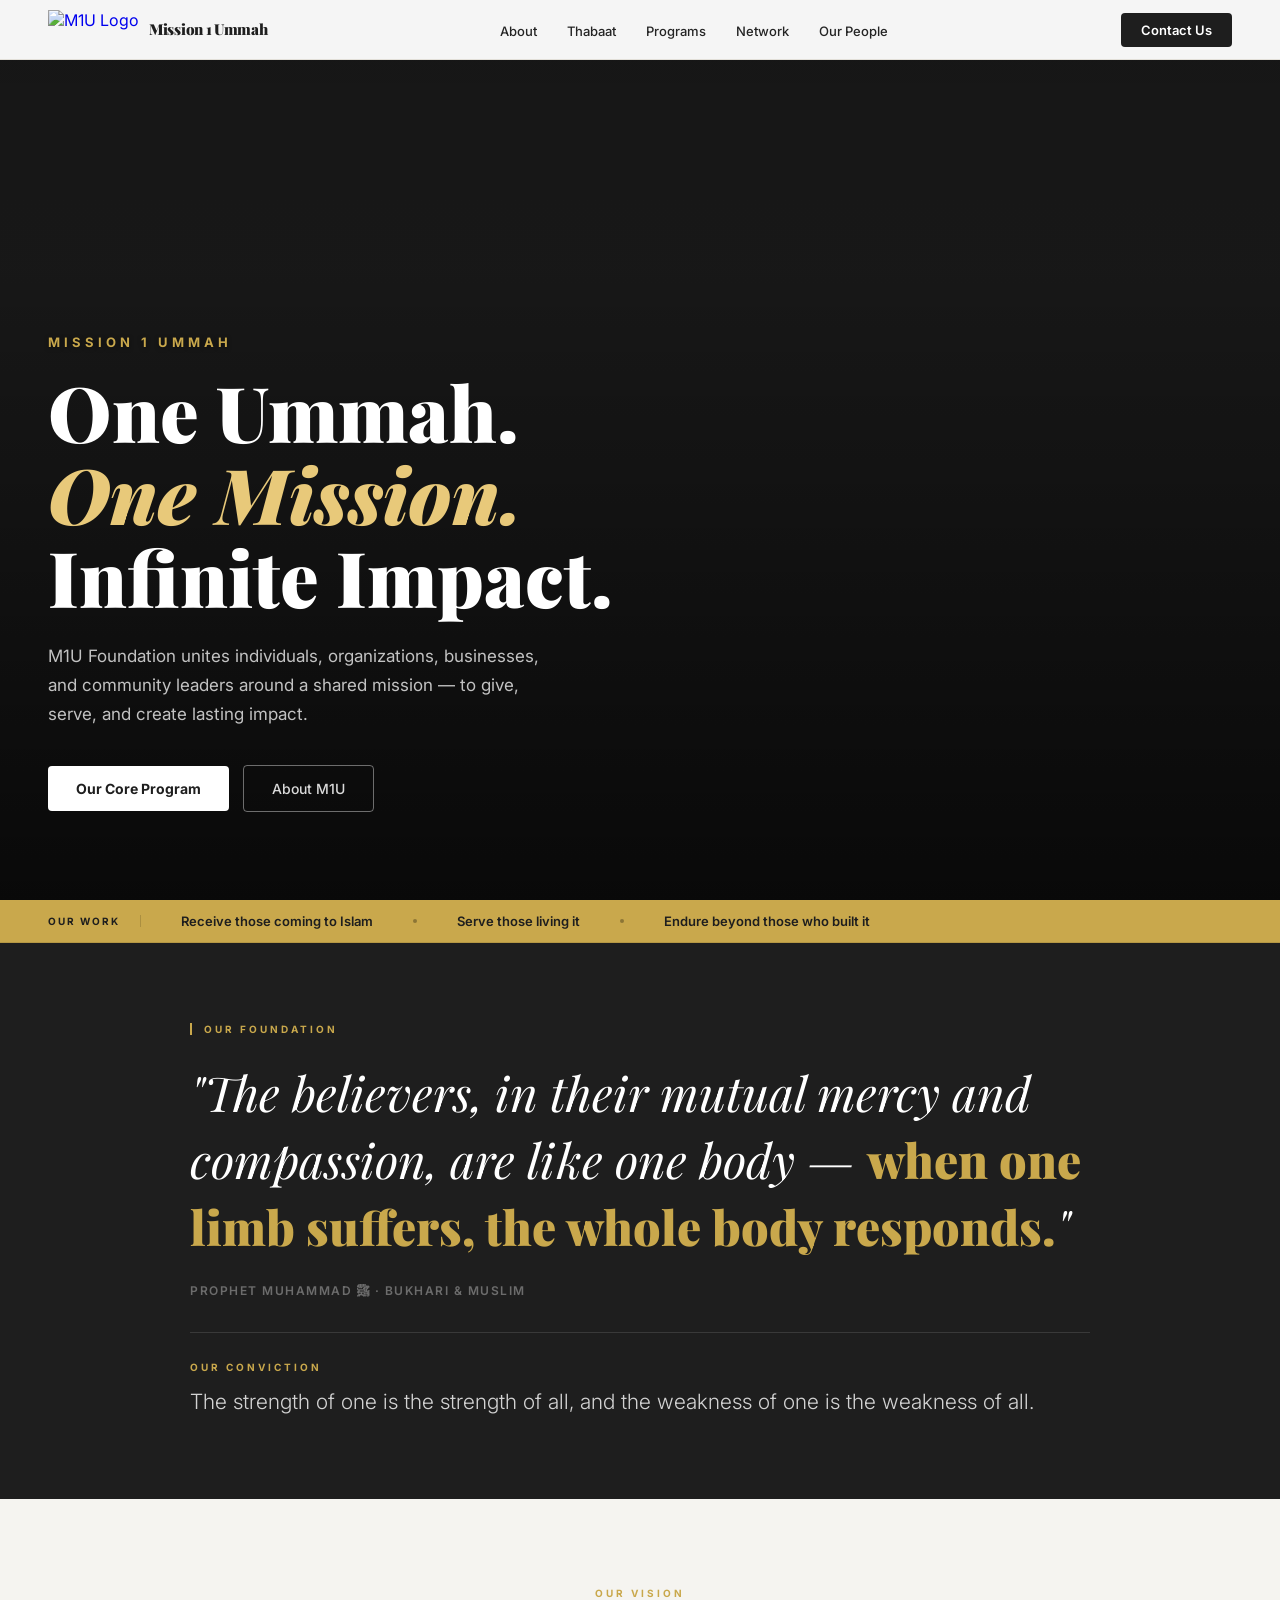
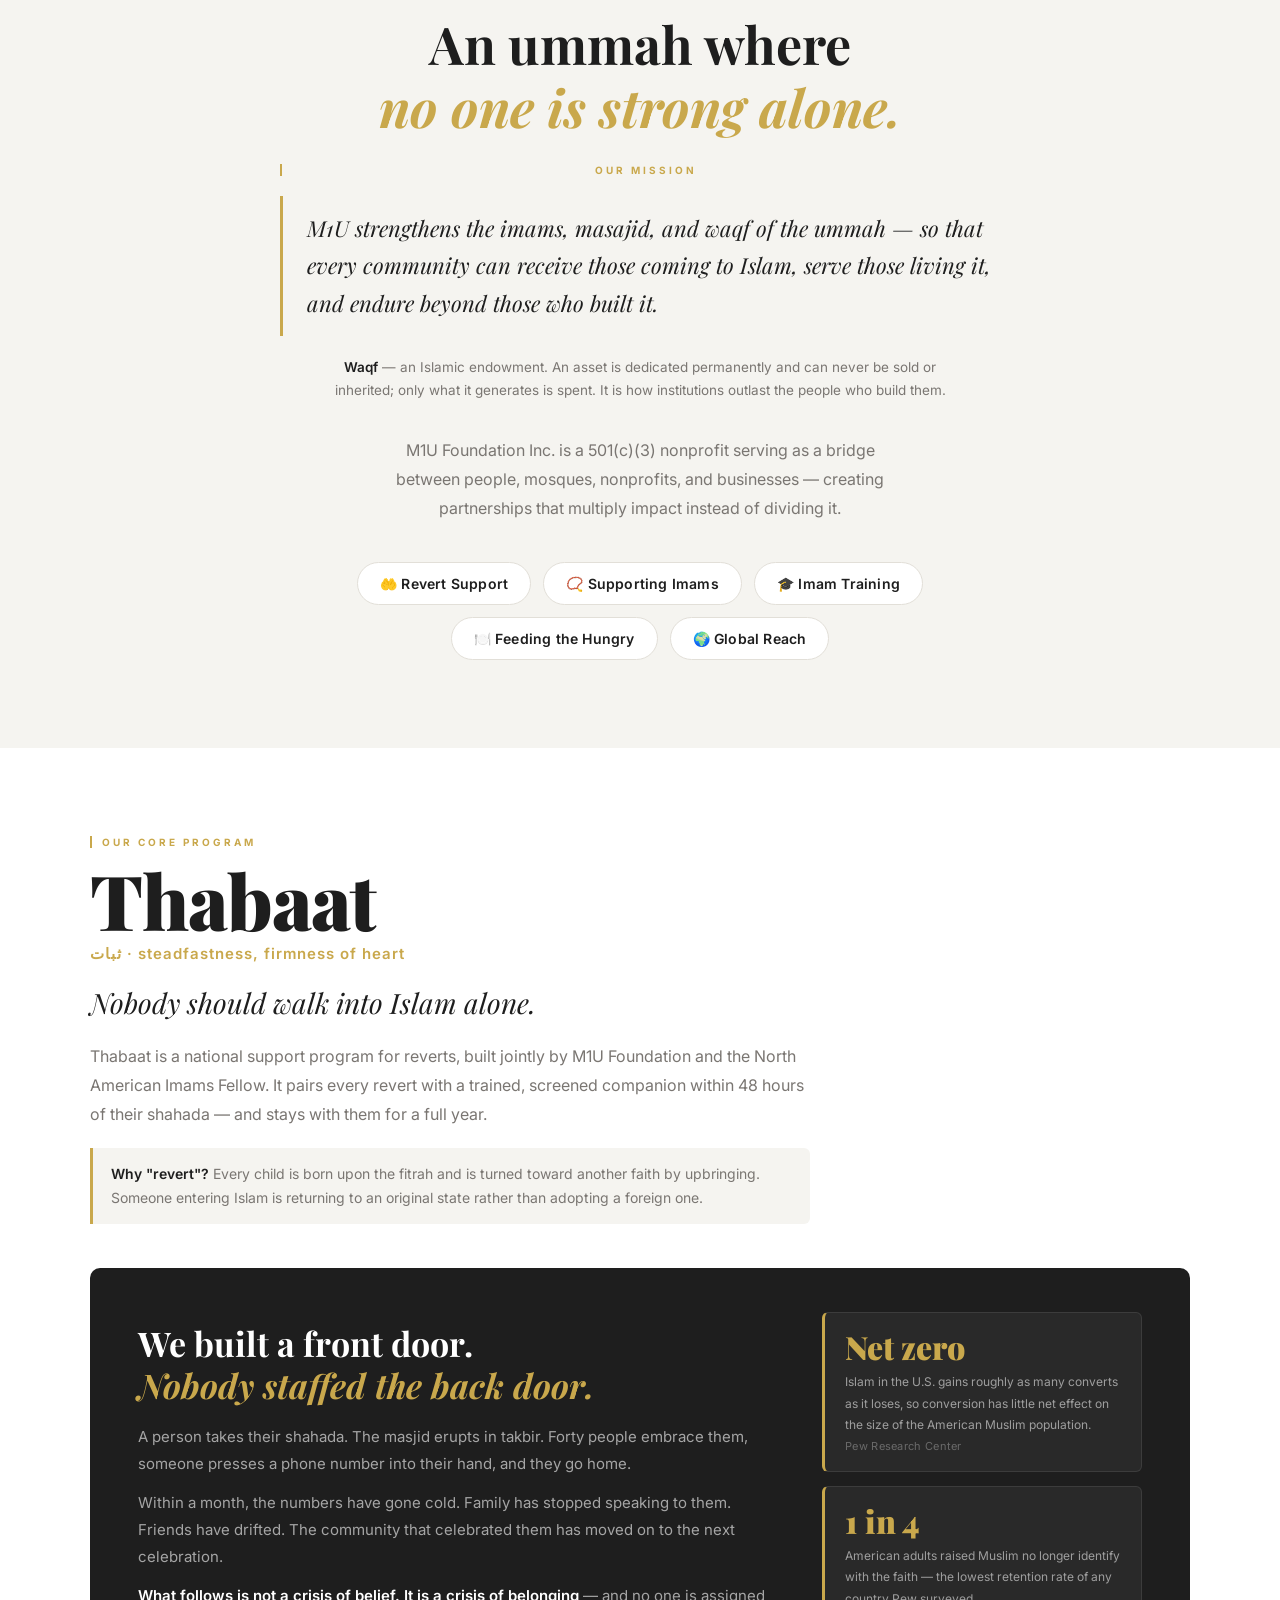
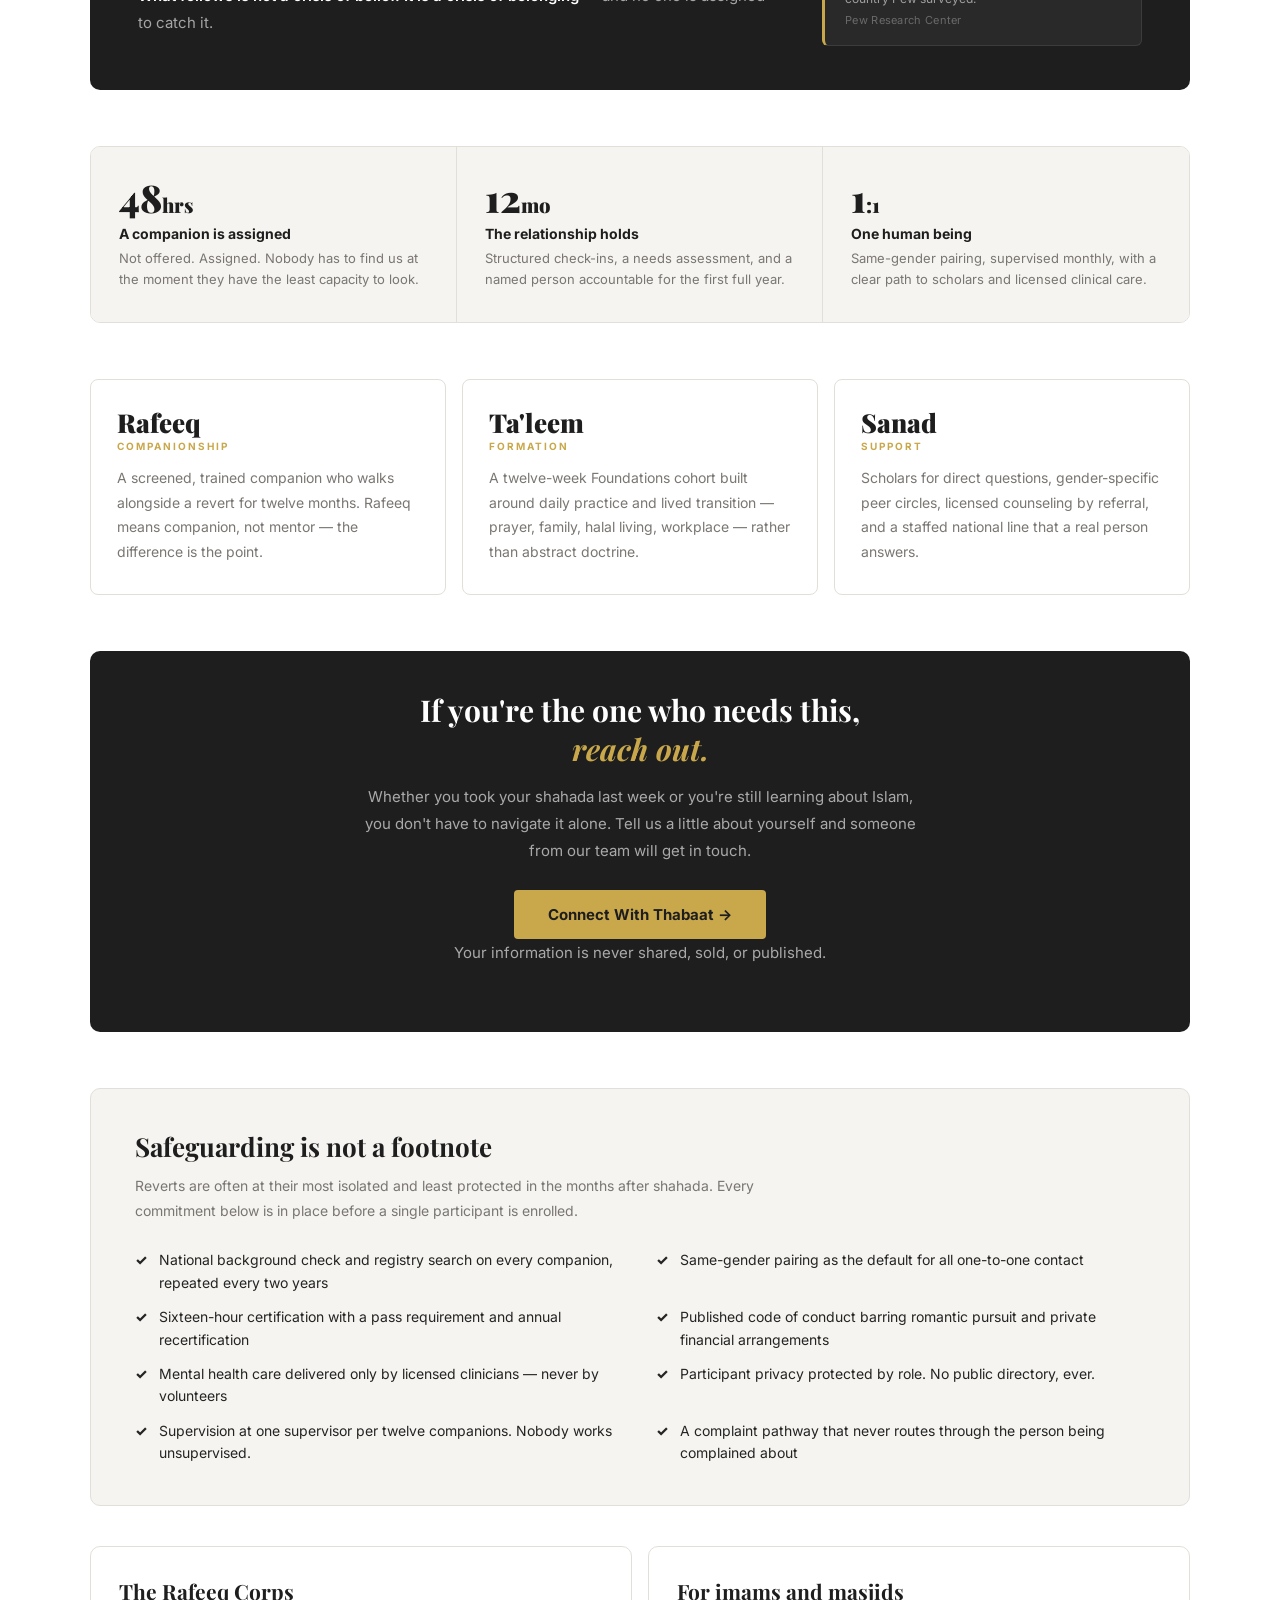
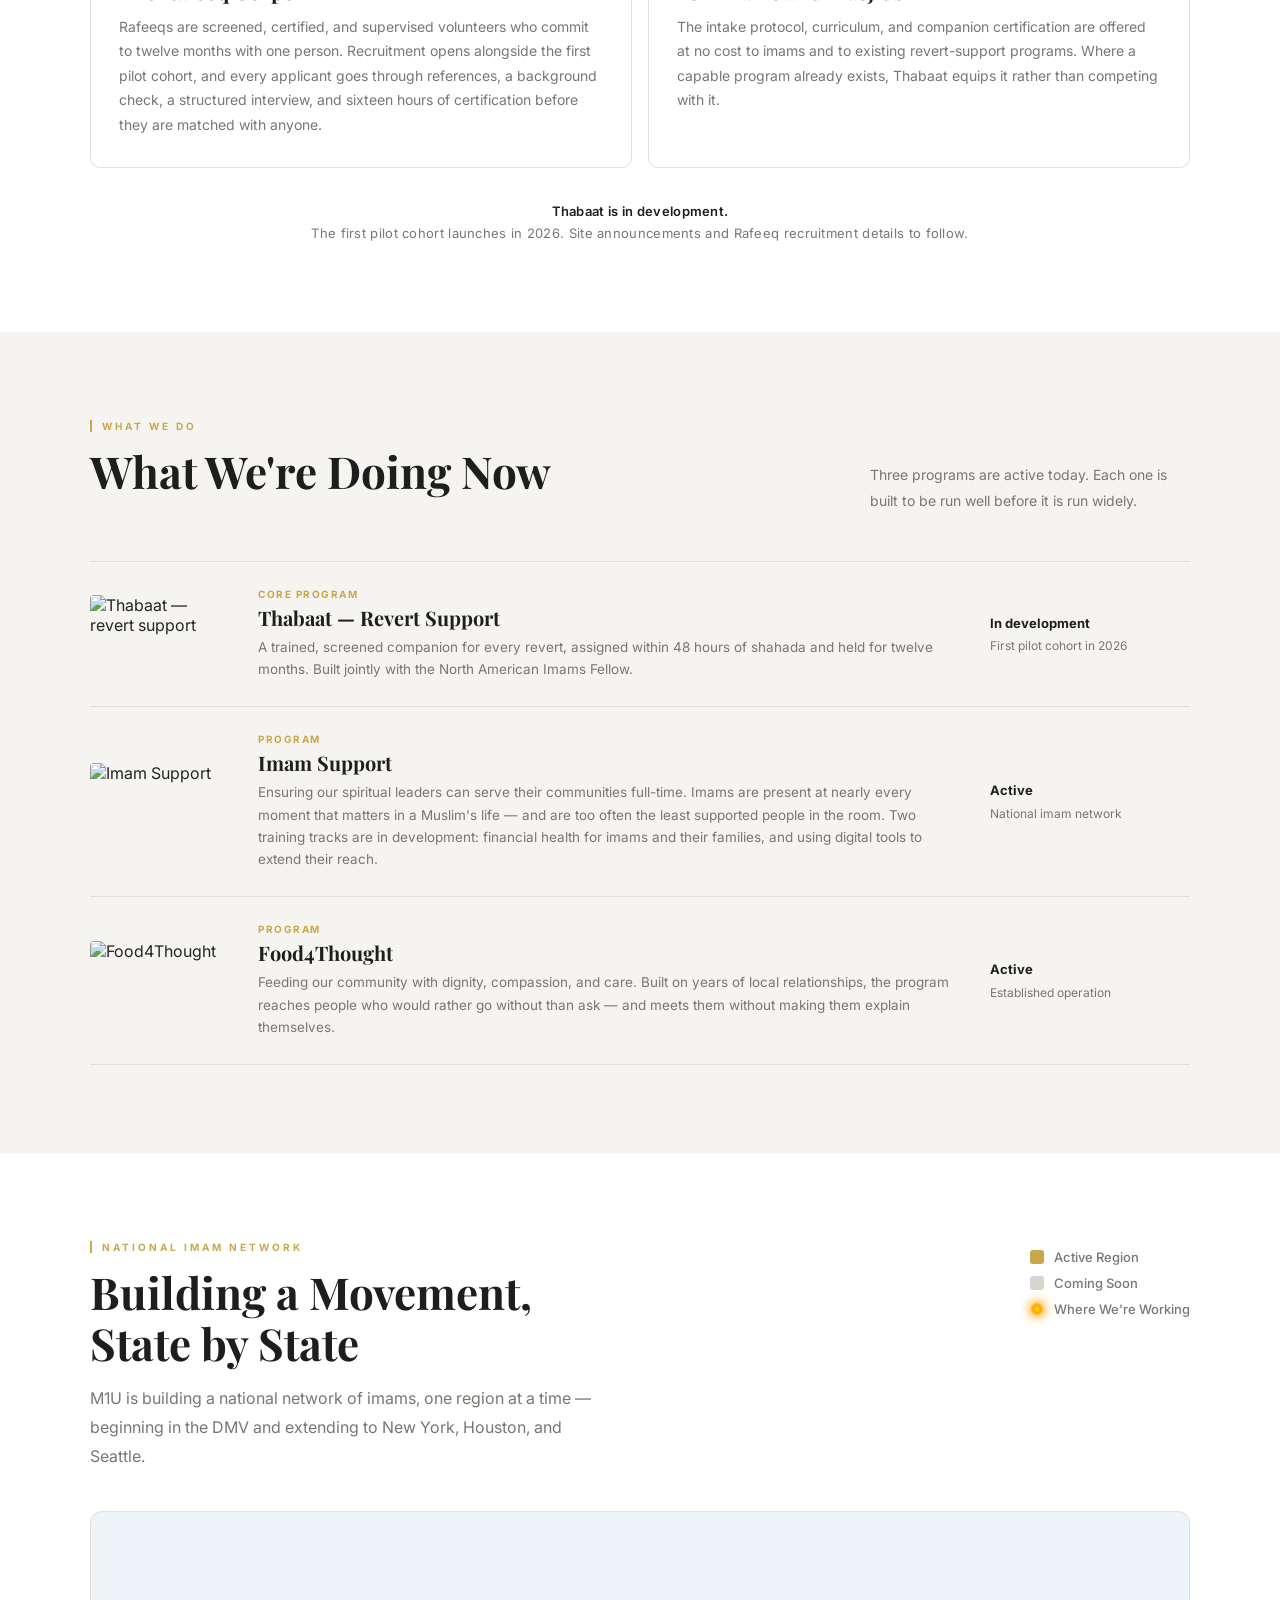
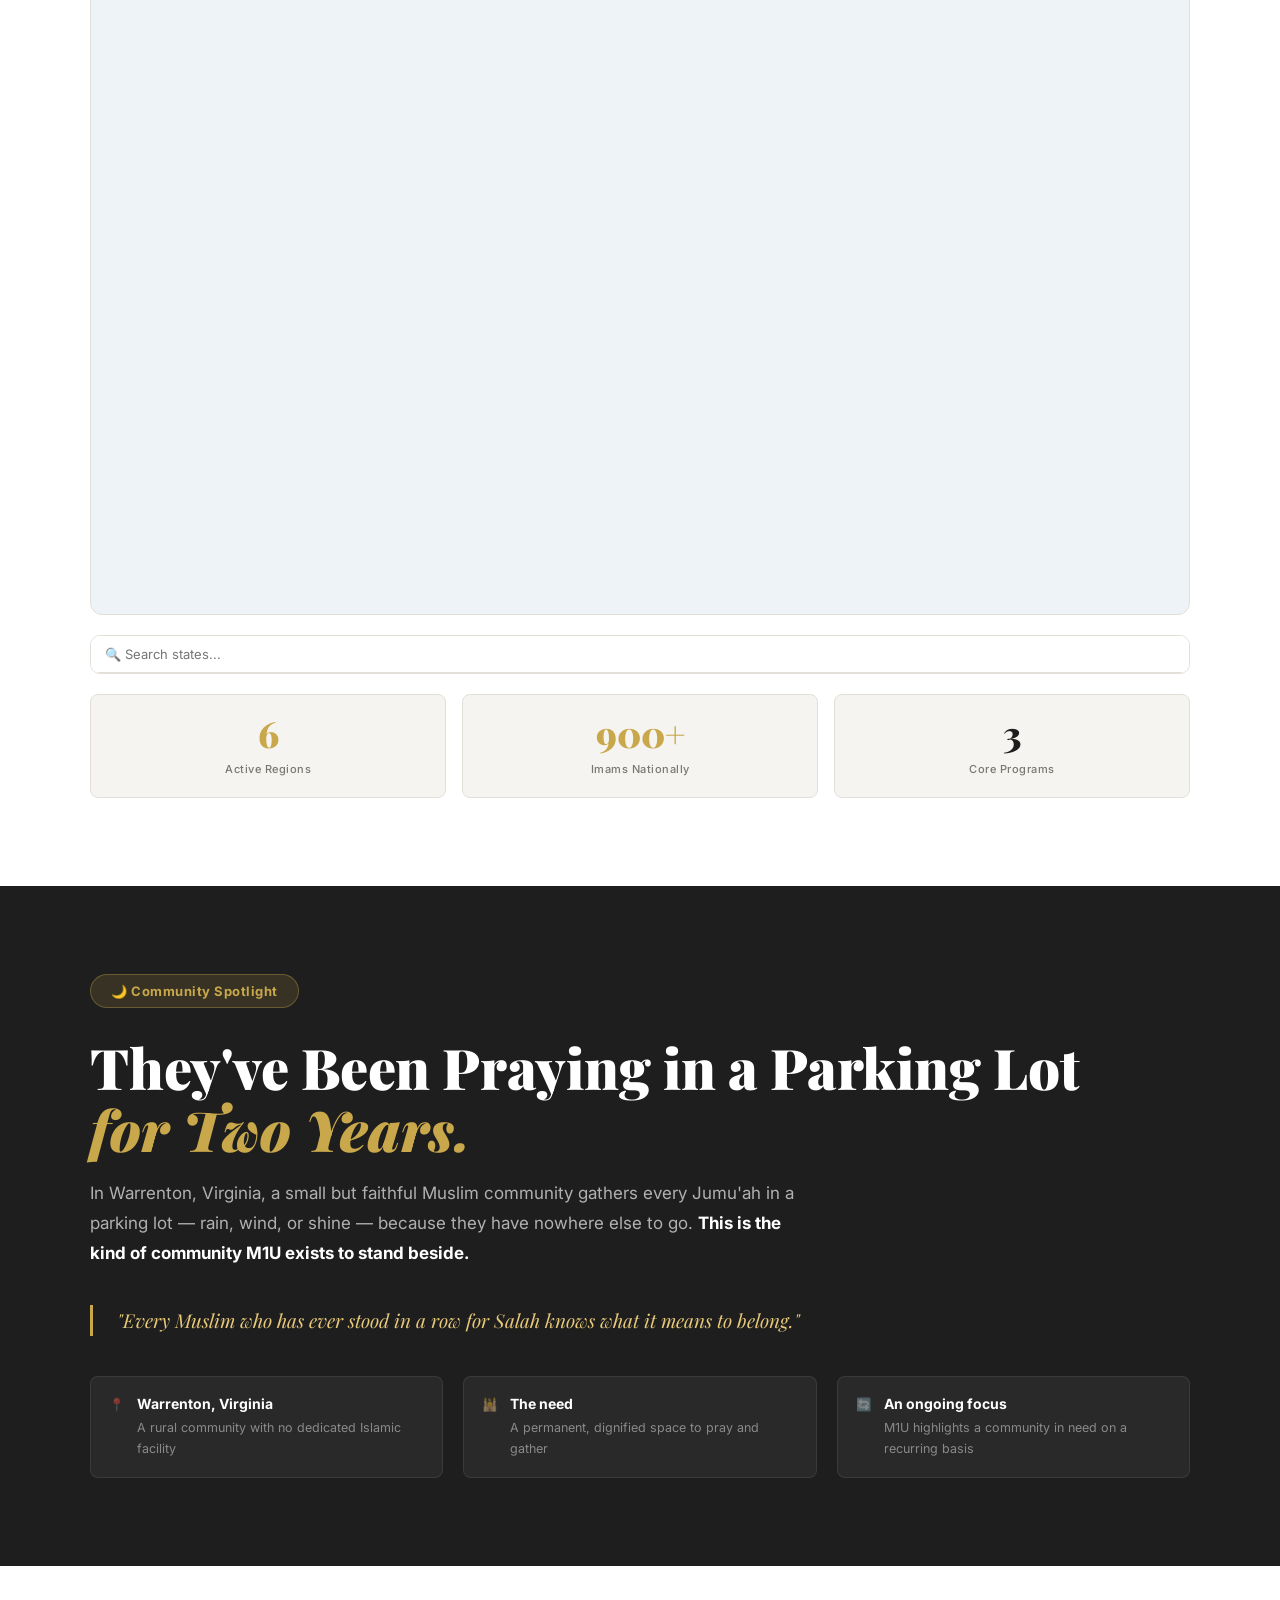
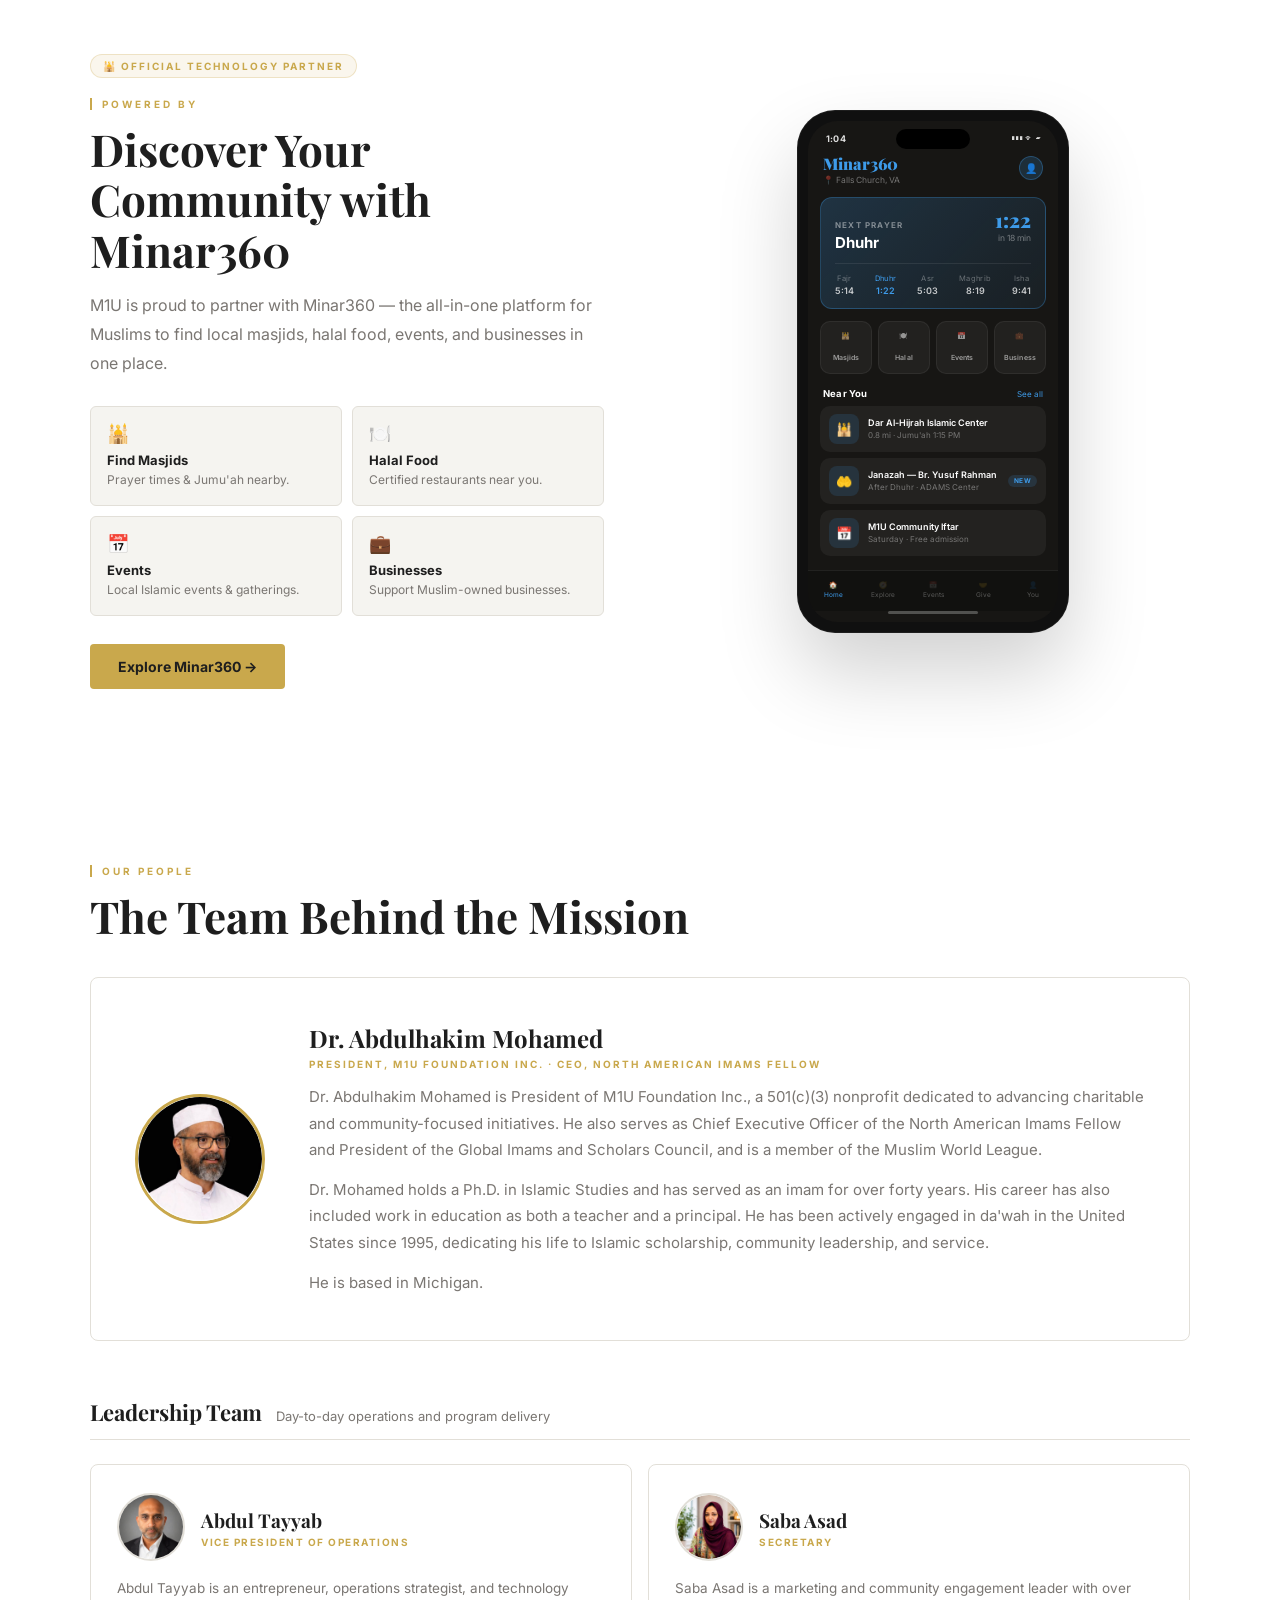
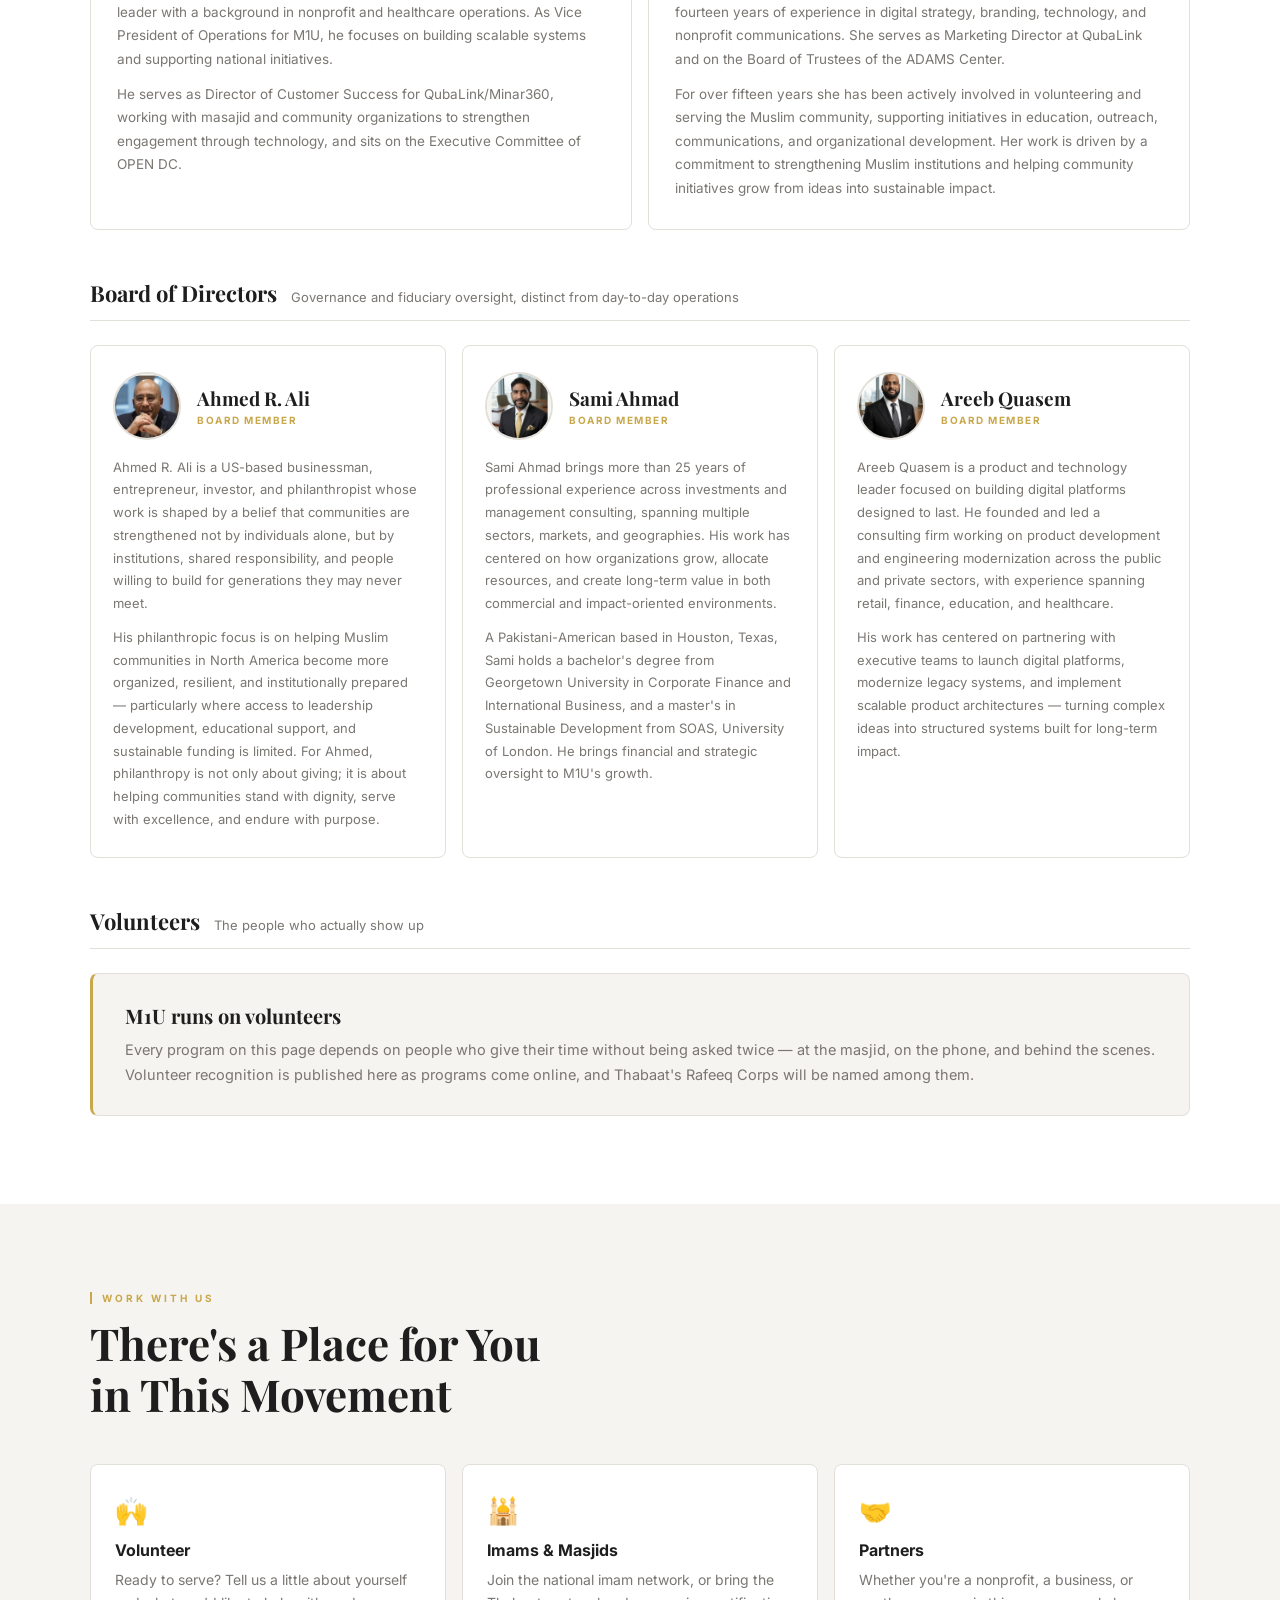
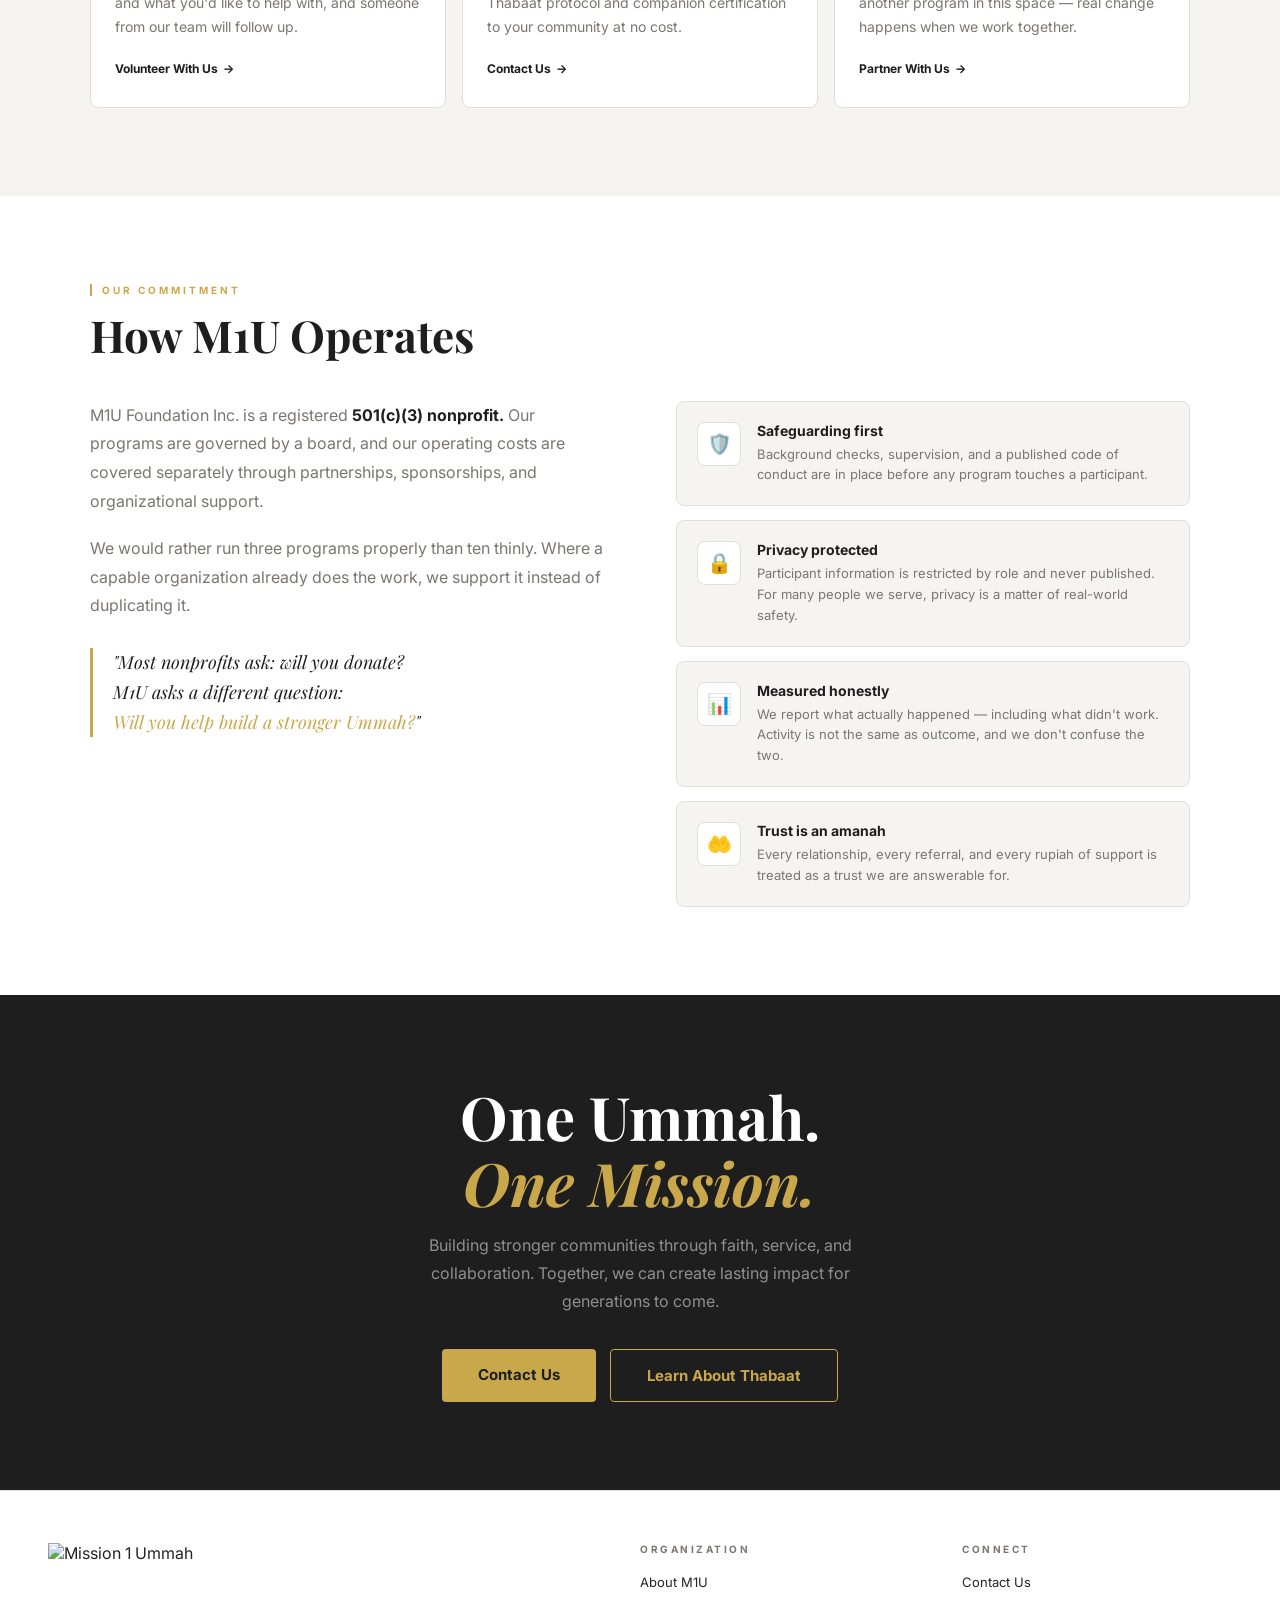
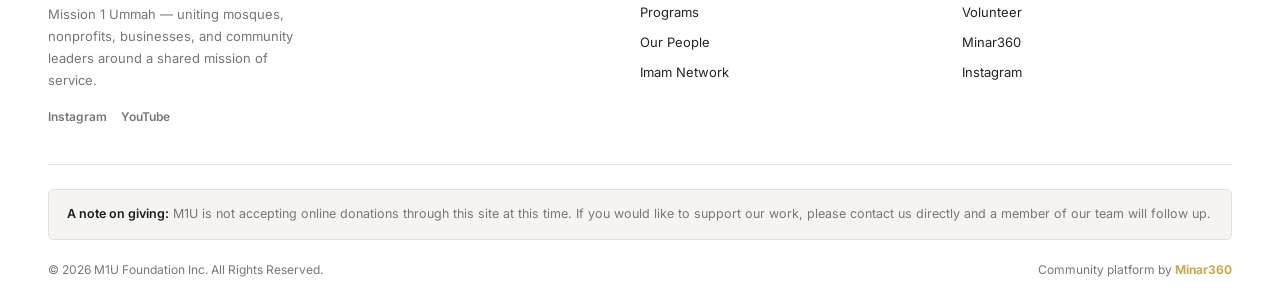
==== index.html @ dc654ff6 "Update index.html" ====
<!DOCTYPE html>
<html lang="en">
<head>
<meta charset="UTF-8">
<meta name="viewport" content="width=device-width, initial-scale=1.0">
<title>Mission 1 Ummah – M1U</title>
<meta name="description" content="M1U Foundation unites mosques, nonprofits, businesses, and community leaders around a shared mission — supporting reverts, imams, and communities across America.">
<link href="https://fonts.googleapis.com/css2?family=Playfair+Display:ital,wght@0,400;0,700;0,900;1,400;1,700&family=Inter:wght@300;400;500;600;700&display=swap" rel="stylesheet">
<style>
  *, *::before, *::after { box-sizing: border-box; margin: 0; padding: 0; }
  :root {
    /* Minar360 brand accent — used only inside the app mockup.
       Replace this one value with Minar360's exact hex to match the real app. */
    --m360: #3E9BE9;
    --charcoal: #1E1E1E;
    --gold: #C9A84C;
    --gold-light: #E8C97A;
    --white: #FFFFFF;
    --off-white: #F5F4F0;
    --border: #E2DFD8;
    --muted: #7A7672;
    --text: #242424;
  }
  html { scroll-behavior: smooth; }
  body { font-family: 'Inter', sans-serif; background: var(--white); color: var(--text); overflow-x: hidden; }
  a:focus-visible, button:focus-visible, input:focus-visible {
    outline: 2px solid var(--gold); outline-offset: 3px; border-radius: 2px;
  }
  @media (prefers-reduced-motion: reduce) {
    html { scroll-behavior: auto; }
    * { animation-duration: 0.01ms !important; transition-duration: 0.01ms !important; }
  }

  /* NAV */
  nav {
    position: fixed; top: 0; left: 0; right: 0; z-index: 200;
    height: 60px; display: flex; align-items: center; justify-content: space-between;
    padding: 0 48px;
    background: rgba(255,255,255,0.96); backdrop-filter: blur(12px);
    border-bottom: 1px solid var(--border);
  }
  .nav-logo { display: flex; align-items: center; gap: 10px; text-decoration: none; }
  .nav-logo-img { height: 40px; width: auto; object-fit: contain; display: block; }
  .nav-logo-text {
    font-family: 'Playfair Display', serif;
    font-size: 15px; font-weight: 900;
    color: var(--charcoal); line-height: 1.15;
    letter-spacing: -0.3px; white-space: nowrap;
  }
  .nav-links { display: flex; gap: 30px; list-style: none; }
  .nav-links a { font-size: 13px; font-weight: 500; color: var(--text); text-decoration: none; transition: color .2s; }
  .nav-links a:hover { color: var(--gold); }
  .nav-contact {
    background: var(--charcoal); color: var(--white);
    padding: 9px 20px; border-radius: 4px;
    font-size: 13px; font-weight: 600; text-decoration: none; transition: background .2s;
  }
  .nav-contact:hover { background: var(--gold); }

  /* HERO */
  .hero {
    height: 100vh; position: relative;
    display: flex; flex-direction: column; justify-content: flex-end;
    padding: 0 0 88px 0; background: #1a1a1a;
  }
  .hero-bg { position: absolute; inset: 0; overflow: hidden; }
  .hero-bg video { width: 100%; height: 100%; object-fit: cover; display: block; }
  .hero-overlay {
    position: absolute; inset: 0;
    background: linear-gradient(to bottom, rgba(0,0,0,0.15) 0%, rgba(0,0,0,0.1) 30%, rgba(0,0,0,0.65) 100%);
  }
  .hero-content { position: relative; z-index: 1; padding: 0 48px; max-width: 900px; }
  .hero-eyebrow {
    font-size: 13px; font-weight: 700; letter-spacing: 4px;
    text-transform: uppercase; color: var(--gold);
    display: block; margin-bottom: 20px;
    text-shadow: 0 1px 4px rgba(0,0,0,0.5);
  }
  .hero h1 {
    font-family: 'Playfair Display', serif;
    font-size: clamp(40px, 6vw, 80px);
    font-weight: 900; line-height: 1.08;
    color: var(--white); margin-bottom: 24px;
  }
  .hero h1 em { font-style: italic; color: var(--gold-light); }
  .hero-sub {
    font-size: 17px; color: rgba(255,255,255,0.75);
    line-height: 1.7; max-width: 520px; margin-bottom: 36px;
  }
  .hero-actions { display: flex; gap: 14px; flex-wrap: wrap; align-items: center; }
  .btn-white {
    background: var(--white); color: var(--charcoal);
    padding: 14px 28px; border-radius: 4px;
    font-size: 14px; font-weight: 700; text-decoration: none;
    transition: background .2s; white-space: nowrap;
  }
  .btn-white:hover { background: var(--gold); color: var(--charcoal); }
  .btn-outline-white {
    background: transparent; color: rgba(255,255,255,0.85);
    padding: 14px 28px; border-radius: 4px;
    border: 1px solid rgba(255,255,255,0.4);
    font-size: 14px; font-weight: 500; text-decoration: none;
    transition: all .2s; white-space: nowrap;
  }
  .btn-outline-white:hover { border-color: var(--gold-light); color: var(--gold-light); }

  /* TICKER */
  .ticker { background: var(--gold); padding: 0; overflow: hidden; border-bottom: 1px solid rgba(0,0,0,0.1); }
  .ticker-inner { display: flex; align-items: center; padding: 13px 48px; gap: 40px; white-space: nowrap; }
  .ticker-label {
    font-size: 10px; font-weight: 700; letter-spacing: 2px;
    text-transform: uppercase; color: var(--charcoal);
    flex-shrink: 0; border-right: 1px solid rgba(0,0,0,0.15); padding-right: 20px;
  }
  .ticker-items { display: flex; gap: 40px; }
  .ticker-item { font-size: 13px; font-weight: 600; color: var(--charcoal); }
  .ticker-dot { width: 4px; height: 4px; background: rgba(0,0,0,0.3); border-radius: 50%; margin: auto 0; }

  /* WE BELIEVE */
  .believe { background: var(--charcoal); padding: 80px 48px; }
  .believe-inner { max-width: 900px; margin: 0 auto; }
  .believe-label {
    font-size: 10px; font-weight: 700; letter-spacing: 3px;
    text-transform: uppercase; color: var(--gold);
    display: block; margin-bottom: 24px;
    border-left: 2px solid var(--gold); padding-left: 12px;
  }
  .believe h2 {
    font-family: 'Playfair Display', serif;
    font-size: clamp(28px, 4vw, 48px);
    font-weight: 400; color: var(--white);
    line-height: 1.4; font-style: italic;
  }
  .believe h2 strong { font-weight: 900; font-style: normal; color: var(--gold); }
  .believe-cite {
    font-size: 12px; font-weight: 600; letter-spacing: 1.5px; text-transform: uppercase;
    color: rgba(255,255,255,0.35); display: block; margin-top: 22px;
  }
  .believe-conviction {
    margin-top: 34px; padding-top: 28px; border-top: 1px solid rgba(255,255,255,0.12);
  }
  .believe-conviction span {
    font-size: 10px; font-weight: 700; letter-spacing: 3px; text-transform: uppercase;
    color: var(--gold); display: block; margin-bottom: 12px;
  }
  .believe-conviction p {
    font-size: clamp(17px, 2vw, 21px); color: rgba(255,255,255,0.8);
    line-height: 1.65; font-weight: 300;
  }
  .vision-line {
    font-family: 'Playfair Display', serif;
    font-size: clamp(30px, 4.2vw, 52px); font-weight: 700;
    color: var(--charcoal); line-height: 1.2; margin-bottom: 26px;
  }
  .vision-line em { font-style: italic; color: var(--gold); }
  .vision-label {
    font-size: 10px; font-weight: 700; letter-spacing: 3px; text-transform: uppercase;
    color: var(--gold); display: block; margin-bottom: 14px;
  }
  .waqf-note {
    font-size: 13.5px; color: var(--muted); line-height: 1.7;
    max-width: 640px; margin: 18px auto 0; font-style: normal;
  }
  .waqf-note strong { color: var(--charcoal); font-weight: 600; }

  /* SHARED */
  .section { padding: 88px 48px; }
  .container { max-width: 1100px; margin: 0 auto; }
  .eyebrow {
    font-size: 10px; font-weight: 700; letter-spacing: 3px;
    text-transform: uppercase; color: var(--gold);
    display: block; margin-bottom: 14px;
    border-left: 2px solid var(--gold); padding-left: 10px;
  }
  .sec-title {
    font-family: 'Playfair Display', serif;
    font-size: clamp(28px, 3.5vw, 44px);
    font-weight: 700; color: var(--charcoal);
    line-height: 1.15; margin-bottom: 16px;
  }
  .sec-sub { font-size: 16px; color: var(--muted); line-height: 1.8; max-width: 520px; }

  /* FOCUS */
  .focus { background: var(--off-white); }
  .mission-statement {
    font-family: 'Playfair Display', serif;
    font-size: clamp(17px, 2vw, 22px);
    font-style: italic; color: var(--charcoal); line-height: 1.7;
    border-left: 3px solid var(--gold);
    padding: 14px 0 14px 24px; margin: 20px auto 20px;
    max-width: 760px; text-align: left;
  }
  .focus-centered { text-align: center; max-width: 720px; margin: 0 auto; }
  .focus-centered .eyebrow { display: block; }
  .focus-centered .sec-sub { margin: 0 auto 40px; }
  .focus-pills { display: flex; flex-wrap: wrap; gap: 12px; justify-content: center; margin-top: 8px; }
  .focus-pill {
    display: inline-flex; align-items: center; gap: 8px;
    background: var(--white); border: 1.5px solid var(--border);
    color: var(--charcoal); font-size: 14px; font-weight: 600;
    padding: 12px 22px; border-radius: 100px; letter-spacing: 0.2px;
    transition: all .2s; cursor: default;
  }
  .focus-pill:hover { border-color: var(--gold); background: rgba(201,168,76,0.06); }

  /* THABAAT */
  .thabaat { background: var(--white); }
  .th-head { max-width: 720px; margin-bottom: 44px; }
  .th-name {
    font-family: 'Playfair Display', serif;
    font-size: clamp(44px, 6vw, 76px);
    font-weight: 900; color: var(--charcoal);
    line-height: 1; margin-bottom: 6px; letter-spacing: -1px;
  }
  .th-arabic { font-size: 15px; color: var(--gold); font-weight: 600; letter-spacing: 1px; display: block; margin-bottom: 20px; }
  .th-tagline {
    font-family: 'Playfair Display', serif;
    font-size: clamp(20px, 2.6vw, 28px);
    font-style: italic; color: var(--charcoal);
    line-height: 1.45; margin-bottom: 18px;
  }
  .th-lede { font-size: 16px; color: var(--muted); line-height: 1.8; }
  .th-note {
    font-size: 14px; color: var(--muted); line-height: 1.7;
    background: var(--off-white); border-left: 3px solid var(--gold);
    border-radius: 0 6px 6px 0; padding: 14px 18px; margin-top: 20px;
  }
  .th-note strong { color: var(--charcoal); font-weight: 600; }
  .th-problem {
    background: var(--charcoal); border-radius: 10px;
    padding: 44px 48px; margin-bottom: 56px;
    display: grid; grid-template-columns: 1fr 320px; gap: 56px; align-items: center;
  }
  .th-problem-copy h3 {
    font-family: 'Playfair Display', serif;
    font-size: clamp(24px, 3vw, 34px); font-weight: 700;
    color: var(--white); line-height: 1.25; margin-bottom: 16px;
  }
  .th-problem-copy h3 em { font-style: italic; color: var(--gold); }
  .th-problem-copy p { font-size: 15px; color: rgba(255,255,255,0.6); line-height: 1.8; margin-bottom: 12px; }
  .th-problem-copy p:last-child { margin-bottom: 0; }
  .th-problem-copy strong { color: var(--white); font-weight: 600; }
  .th-stats { display: flex; flex-direction: column; gap: 14px; }
  .th-stat {
    background: rgba(255,255,255,0.05); border: 1px solid rgba(255,255,255,0.09);
    border-left: 3px solid var(--gold); border-radius: 6px; padding: 18px 20px;
  }
  .th-stat-num {
    font-family: 'Playfair Display', serif; font-size: 32px; font-weight: 900;
    color: var(--gold); line-height: 1; display: block; margin-bottom: 7px;
  }
  .th-stat-label { font-size: 12px; color: rgba(255,255,255,0.55); line-height: 1.55; }
  .th-source { font-size: 11px; color: rgba(255,255,255,0.3); margin-top: 4px; letter-spacing: 0.3px; }
  .th-promise {
    display: grid; grid-template-columns: repeat(3, 1fr); gap: 0;
    border: 1px solid var(--border); border-radius: 10px;
    overflow: hidden; margin-bottom: 56px;
  }
  .th-promise-item { padding: 32px 28px; border-right: 1px solid var(--border); background: var(--off-white); }
  .th-promise-item:last-child { border-right: none; }
  .th-promise-num {
    font-family: 'Playfair Display', serif; font-size: 38px; font-weight: 900;
    color: var(--charcoal); line-height: 1; display: block; margin-bottom: 8px;
  }
  .th-promise-num small { font-size: 20px; }
  .th-promise-item h4 { font-size: 14px; font-weight: 700; color: var(--charcoal); margin-bottom: 6px; }
  .th-promise-item p { font-size: 13px; color: var(--muted); line-height: 1.65; }
  .th-pillars { display: grid; grid-template-columns: repeat(3, 1fr); gap: 16px; margin-bottom: 56px; }
  .th-pillar {
    border: 1px solid var(--border); border-radius: 8px; padding: 30px 26px;
    background: var(--white); transition: border-color .2s, box-shadow .2s;
  }
  .th-pillar:hover { border-color: var(--gold); box-shadow: 0 4px 20px rgba(201,168,76,0.08); }
  .th-pillar-name {
    font-family: 'Playfair Display', serif; font-size: 26px; font-weight: 900;
    color: var(--charcoal); line-height: 1; margin-bottom: 4px;
  }
  .th-pillar-en {
    font-size: 10px; font-weight: 700; letter-spacing: 2px; text-transform: uppercase;
    color: var(--gold); display: block; margin-bottom: 14px;
  }
  .th-pillar p { font-size: 14px; color: var(--muted); line-height: 1.75; }
  .th-reach {
    background: var(--charcoal); border-radius: 10px;
    padding: 40px 44px; margin-bottom: 56px; text-align: center;
  }
  .th-reach h3 {
    font-family: 'Playfair Display', serif; font-size: clamp(22px, 2.8vw, 30px);
    font-weight: 700; color: var(--white); line-height: 1.3; margin-bottom: 14px;
  }
  .th-reach h3 em { font-style: italic; color: var(--gold); }
  .th-reach p {
    font-size: 15px; color: rgba(255,255,255,0.62); line-height: 1.8;
    max-width: 560px; margin: 0 auto 26px;
  }
  .th-reach-btn {
    display: inline-block; background: var(--gold); color: var(--charcoal);
    padding: 15px 34px; border-radius: 4px;
    font-size: 15px; font-weight: 700; text-decoration: none; transition: background .2s;
  }
  .th-reach-btn:hover { background: var(--gold-light); }
  .th-reach-note { font-size: 12.5px; color: rgba(255,255,255,0.38); margin-top: 18px; }

  .th-safe { background: var(--off-white); border: 1px solid var(--border); border-radius: 10px; padding: 40px 44px; margin-bottom: 40px; }
  .th-safe-head { margin-bottom: 26px; max-width: 640px; }
  .th-safe-head h3 { font-family: 'Playfair Display', serif; font-size: 26px; font-weight: 700; color: var(--charcoal); margin-bottom: 10px; }
  .th-safe-head p { font-size: 14px; color: var(--muted); line-height: 1.75; }
  .th-safe-grid { display: grid; grid-template-columns: repeat(2, 1fr); gap: 12px 32px; }
  .th-safe-item { display: flex; gap: 12px; align-items: flex-start; }
  .th-safe-check { color: var(--gold); font-weight: 800; font-size: 14px; flex-shrink: 0; line-height: 1.6; }
  .th-safe-item span { font-size: 14px; color: var(--text); line-height: 1.6; }
  .th-info { display: grid; grid-template-columns: 1fr 1fr; gap: 16px; }
  .th-info-card { background: var(--white); border: 1.5px solid var(--border); border-radius: 10px; padding: 30px 28px; }
  .th-info-card h4 { font-family: 'Playfair Display', serif; font-size: 21px; font-weight: 700; color: var(--charcoal); margin-bottom: 10px; }
  .th-info-card p { font-size: 14px; line-height: 1.75; color: var(--muted); }
  .th-status {
    font-size: 13px; color: var(--muted); text-align: center;
    margin-top: 32px; letter-spacing: 0.3px; line-height: 1.7;
  }
  .th-status strong { color: var(--charcoal); font-weight: 600; }

  /* MINAR360 */
  .minar360 { background: var(--white); }
  .minar360-grid { display: grid; grid-template-columns: 1fr 1fr; gap: 72px; align-items: center; }
  .m360-badge {
    display: inline-flex; align-items: center; gap: 6px;
    background: rgba(201,168,76,0.1); border: 1px solid rgba(201,168,76,0.25);
    padding: 5px 12px; border-radius: 100px; margin-bottom: 20px;
  }
  .m360-badge span { font-size: 10px; font-weight: 700; letter-spacing: 2px; text-transform: uppercase; color: var(--gold); }
  .m360-feats { display: grid; grid-template-columns: 1fr 1fr; gap: 10px; margin-top: 28px; }
  .m-feat { background: var(--off-white); border: 1px solid var(--border); border-radius: 6px; padding: 16px; transition: border-color .2s; }
  .m-feat:hover { border-color: var(--gold); }
  .m-feat-icon { font-size: 18px; margin-bottom: 8px; display: block; }
  .m-feat h4 { font-size: 13px; font-weight: 700; color: var(--charcoal); margin-bottom: 3px; }
  .m-feat p { font-size: 12px; color: var(--muted); line-height: 1.5; }
  .btn-gold {
    display: inline-block; background: var(--gold); color: var(--charcoal);
    padding: 14px 28px; border-radius: 4px;
    font-size: 14px; font-weight: 700; text-decoration: none;
    transition: background .2s; margin-top: 28px;
  }
  .btn-gold:hover { background: var(--gold-light); }
  .phone-wrap { display: flex; justify-content: center; }
  .phone {
    width: 272px; background: #101010; border-radius: 38px;
    padding: 10px; box-shadow: 0 40px 80px rgba(0,0,0,0.18);
    border: 1px solid rgba(255,255,255,0.06);
  }
  .phone-screen { background: #171614; border-radius: 30px; overflow: hidden; position: relative; }
  .ph-island {
    width: 74px; height: 20px; background: #000; border-radius: 100px;
    position: absolute; top: 8px; left: 50%; transform: translateX(-50%); z-index: 3;
  }
  .ph-status {
    display: flex; justify-content: space-between; align-items: center;
    padding: 12px 18px 6px; font-size: 9px; font-weight: 700;
    color: rgba(255,255,255,0.85); letter-spacing: 0.2px;
  }
  .ph-status-icons { display: flex; gap: 4px; align-items: center; font-size: 8px; }
  .ph-body { padding: 6px 12px 0; }
  .ph-header { display: flex; justify-content: space-between; align-items: flex-start; margin-bottom: 12px; padding: 0 3px; }
  .ph-brand { font-family: 'Playfair Display', serif; font-size: 16px; font-weight: 900; color: var(--m360); line-height: 1; }
  .ph-loc { font-size: 8.5px; color: rgba(255,255,255,0.4); margin-top: 3px; }
  .ph-avatar {
    width: 24px; height: 24px; border-radius: 50%;
    background: rgba(62,155,233,0.18); border: 1px solid rgba(62,155,233,0.32);
    display: flex; align-items: center; justify-content: center; font-size: 10px;
  }
  .ph-prayer {
    background: linear-gradient(135deg, rgba(62,155,233,0.22), rgba(62,155,233,0.07));
    border: 1px solid rgba(62,155,233,0.30); border-radius: 12px;
    padding: 12px 14px; margin-bottom: 12px;
  }
  .ph-prayer-top { display: flex; justify-content: space-between; align-items: baseline; }
  .ph-prayer-label { font-size: 8px; font-weight: 700; letter-spacing: 1.2px; text-transform: uppercase; color: rgba(255,255,255,0.45); }
  .ph-prayer-name { font-size: 15px; font-weight: 700; color: var(--white); margin-top: 3px; }
  .ph-prayer-time { font-family: 'Playfair Display', serif; font-size: 20px; font-weight: 900; color: var(--m360); line-height: 1; }
  .ph-prayer-in { font-size: 8.5px; color: rgba(255,255,255,0.4); text-align: right; margin-top: 3px; }
  .ph-prayer-row { display: flex; justify-content: space-between; margin-top: 11px; padding-top: 10px; border-top: 1px solid rgba(255,255,255,0.08); }
  .ph-pt { text-align: center; }
  .ph-pt span { display: block; font-size: 7.5px; color: rgba(255,255,255,0.35); letter-spacing: 0.3px; }
  .ph-pt strong { display: block; font-size: 9px; color: rgba(255,255,255,0.75); font-weight: 600; margin-top: 2px; }
  .ph-pt.is-next span, .ph-pt.is-next strong { color: var(--m360); }
  .ph-quick { display: grid; grid-template-columns: repeat(4, 1fr); gap: 6px; margin-bottom: 14px; }
  .ph-q {
    background: rgba(255,255,255,0.05); border: 1px solid rgba(255,255,255,0.06);
    border-radius: 10px; padding: 9px 3px; text-align: center;
  }
  .ph-q-ico { font-size: 13px; display: block; margin-bottom: 4px; }
  .ph-q span { font-size: 7px; color: rgba(255,255,255,0.55); font-weight: 600; letter-spacing: 0.1px; }
  .ph-sec {
    display: flex; justify-content: space-between; align-items: baseline;
    margin-bottom: 7px; padding: 0 3px;
  }
  .ph-sec h5 { font-size: 9.5px; font-weight: 700; color: var(--white); letter-spacing: 0.2px; }
  .ph-sec a { font-size: 8px; color: var(--m360); text-decoration: none; }
  .ph-feed { display: flex; flex-direction: column; gap: 6px; }
  .ph-card { display: flex; align-items: center; gap: 9px; background: rgba(255,255,255,0.05); border-radius: 10px; padding: 8px 9px; }
  .ph-card-ico {
    width: 30px; height: 30px; border-radius: 8px; flex-shrink: 0;
    background: rgba(62,155,233,0.14); display: flex; align-items: center; justify-content: center; font-size: 13px;
  }
  .ph-card-body { min-width: 0; flex-grow: 1; }
  .ph-card-title { font-size: 9px; font-weight: 600; color: var(--white); white-space: nowrap; overflow: hidden; text-overflow: ellipsis; }
  .ph-card-sub { font-size: 8px; color: rgba(255,255,255,0.38); margin-top: 2px; }
  .ph-pill {
    font-size: 6.5px; font-weight: 700; letter-spacing: 0.5px; text-transform: uppercase;
    color: var(--m360); background: rgba(62,155,233,0.15); border-radius: 100px;
    padding: 2px 6px; flex-shrink: 0;
  }
  .ph-tabs {
    display: grid; grid-template-columns: repeat(5, 1fr);
    border-top: 1px solid rgba(255,255,255,0.07); margin-top: 14px;
    padding: 8px 0 12px; background: rgba(0,0,0,0.25);
  }
  .ph-tab { text-align: center; }
  .ph-tab-ico { font-size: 12px; display: block; opacity: 0.4; }
  .ph-tab span { font-size: 6.5px; color: rgba(255,255,255,0.3); display: block; margin-top: 2px; }
  .ph-tab.is-on .ph-tab-ico { opacity: 1; }
  .ph-tab.is-on span { color: var(--m360); }
  .ph-bar { width: 90px; height: 3px; background: rgba(255,255,255,0.25); border-radius: 100px; margin: 0 auto 8px; }

  /* PROGRAMS */
  .programs { background: var(--off-white); }
  .prog-header { display: flex; justify-content: space-between; align-items: flex-end; margin-bottom: 48px; flex-wrap: wrap; gap: 20px; }
  .prog-list { display: flex; flex-direction: column; }
  .prog-row {
    display: grid; grid-template-columns: 140px 1fr 200px;
    gap: 28px; align-items: center;
    padding: 26px 0; border-bottom: 1px solid var(--border);
    background: transparent; transition: background .15s;
  }
  .prog-row:first-child { border-top: 1px solid var(--border); }
  .prog-row:hover { background: rgba(201,168,76,0.04); }
  .prog-row:hover .prog-title { color: var(--gold); }
  .prog-img { border-radius: 4px; overflow: hidden; aspect-ratio: 16/9; }
  .prog-img img { width: 100%; height: 100%; object-fit: cover; display: block; }
  .prog-tag { font-size: 10px; font-weight: 700; letter-spacing: 1.5px; text-transform: uppercase; color: var(--gold); margin-bottom: 4px; display: block; }
  .prog-title { font-family: 'Playfair Display', serif; font-size: 20px; font-weight: 700; color: var(--charcoal); margin-bottom: 5px; transition: color .2s; }
  .prog-desc { font-size: 13.5px; color: var(--muted); line-height: 1.65; }
  .prog-status { font-size: 12px; color: var(--muted); line-height: 1.6; }
  .prog-status strong { color: var(--charcoal); display: block; font-size: 13px; font-weight: 700; margin-bottom: 3px; }

  /* IMAM MAP */
  .imam-map { background: var(--white); padding: 88px 48px; }
  .map-header { display: flex; justify-content: space-between; align-items: flex-start; margin-bottom: 40px; flex-wrap: wrap; gap: 24px; }
  .map-legend { display: flex; flex-direction: column; gap: 10px; padding-top: 8px; }
  .legend-item { display: flex; align-items: center; gap: 10px; font-size: 13px; color: var(--muted); font-weight: 500; }
  .legend-dot { width: 14px; height: 14px; border-radius: 3px; flex-shrink: 0; }
  .legend-dot.dot-gold { background: var(--gold); }
  .legend-dot.dot-gray { background: #D8D5CE; }
  .legend-glow-sample { width: 14px; height: 14px; border-radius: 50%; background: radial-gradient(circle, #FFD700 0%, #FFA500 40%, transparent 100%); box-shadow: 0 0 8px 3px rgba(255,165,0,0.6); flex-shrink: 0; }
  .map-layout { display: flex; flex-direction: column; gap: 20px; margin-bottom: 20px; }
  .state-sidebar { background: var(--off-white); border: 1px solid var(--border); border-radius: 10px; overflow: hidden; display: flex; flex-direction: column; }
  .sidebar-search input { width: 100%; padding: 10px 14px; border: none; border-bottom: 1px solid var(--border); background: var(--white); font-size: 13px; font-family: 'Inter', sans-serif; outline: none; color: var(--text); }
  .state-list { display: grid; grid-template-columns: repeat(auto-fill, minmax(160px, 1fr)); overflow-y: auto; max-height: 220px; }
  .state-list-item { display: flex; justify-content: space-between; align-items: center; padding: 9px 12px; border-bottom: 1px solid var(--border); cursor: pointer; transition: background .15s; font-size: 12px; }
  .state-list-item:hover { background: rgba(201,168,76,0.08); }
  .state-list-item.active { background: rgba(201,168,76,0.12); border-left: 3px solid var(--gold); }
  .state-list-item.is-confirmed { font-weight: 700; color: var(--charcoal); }
  .state-list-item.is-soon { color: var(--muted); }
  .state-count { font-size: 10px; font-weight: 700; background: var(--gold); color: var(--charcoal); padding: 2px 7px; border-radius: 100px; }
  .state-count.empty { background: var(--border); color: var(--muted); }
  .map-wrap { position: relative; background: #EEF3F8; border: 1px solid var(--border); border-radius: 12px; padding: 16px; overflow: hidden; }
  .usa-map { width: 100%; height: auto; }
  [data-state] { transition: all .15s; cursor: pointer; stroke: white; stroke-width: 0.8; fill: #C8D8E8; }
  [data-state]:hover { fill: #B8C8D8; opacity: 0.85; }
  [data-state].confirmed { fill: var(--gold); }
  [data-state].confirmed:hover { fill: var(--gold-light); }
  .map-tooltip { display: none; position: absolute; background: var(--charcoal); color: var(--white); padding: 10px 14px; border-radius: 8px; font-size: 12px; pointer-events: none; box-shadow: 0 6px 20px rgba(0,0,0,0.2); border-left: 3px solid var(--gold); z-index: 10; white-space: nowrap; line-height: 1.6; }
  .state-detail { background: var(--white); border: 1px solid var(--border); border-radius: 10px; padding: 22px 26px; margin-bottom: 20px; }
  .state-detail-header { display: flex; justify-content: space-between; align-items: center; margin-bottom: 16px; }
  .state-detail-name { font-family: 'Playfair Display', serif; font-size: 20px; font-weight: 700; color: var(--charcoal); display: block; }
  .state-detail-status { font-size: 10px; font-weight: 700; letter-spacing: 1.5px; text-transform: uppercase; color: var(--gold); }
  .detail-close { background: none; border: 1px solid var(--border); padding: 5px 12px; border-radius: 4px; font-size: 12px; font-weight: 600; cursor: pointer; color: var(--muted); transition: all .2s; }
  .detail-close:hover { background: var(--charcoal); color: var(--white); border-color: var(--charcoal); }
  .state-detail-body { display: grid; grid-template-columns: repeat(auto-fill, minmax(170px, 1fr)); gap: 10px; }
  .masjid-card { background: var(--off-white); border: 1px solid var(--border); border-radius: 6px; padding: 10px 14px; }
  .masjid-card-name { font-size: 13px; font-weight: 600; color: var(--charcoal); margin-bottom: 2px; }
  .masjid-card-city { font-size: 11px; color: var(--muted); }
  .map-stats { display: grid; grid-template-columns: repeat(3,1fr); gap: 16px; }
  .map-stat { text-align: center; background: var(--off-white); border: 1px solid var(--border); border-radius: 8px; padding: 20px; }
  .map-stat-num { font-family: 'Playfair Display', serif; font-size: 36px; font-weight: 900; display: block; line-height: 1; margin-bottom: 6px; }
  .map-stat-label { font-size: 11px; color: var(--muted); font-weight: 500; letter-spacing: 0.5px; }

  /* COMMUNITY SPOTLIGHT */
  .spotlight { position: relative; background: var(--charcoal); padding: 88px 48px; overflow: hidden; }
  .spotlight-bg-img { position: absolute; inset: 0; background: url('https://images.unsplash.com/photo-1564769662533-4f00a87b4056?w=1400&q=60') center/cover no-repeat; opacity: 0.06; }
  .spotlight-overlay { position: absolute; inset: 0; background: linear-gradient(135deg, rgba(30,30,30,0.97) 0%, rgba(30,30,30,0.93) 100%); }
  .spotlight-inner { position: relative; z-index: 1; max-width: 1100px; margin: 0 auto; }
  .spotlight-badge { display: inline-flex; align-items: center; background: rgba(201,168,76,0.15); border: 1px solid rgba(201,168,76,0.35); padding: 8px 20px; border-radius: 100px; margin-bottom: 28px; }
  .spotlight-badge span { font-size: 13px; font-weight: 700; color: var(--gold); letter-spacing: 0.5px; }
  .spotlight-title { font-family: 'Playfair Display', serif; font-size: clamp(32px, 4.5vw, 56px); font-weight: 900; color: var(--white); line-height: 1.1; margin-bottom: 20px; }
  .spotlight-title em { font-style: italic; color: var(--gold); }
  .spotlight-sub { font-size: 17px; color: rgba(255,255,255,0.65); line-height: 1.75; max-width: 720px; margin-bottom: 36px; }
  .spotlight-sub strong { color: var(--white); }
  .spotlight-quote { font-family: 'Playfair Display', serif; font-size: 19px; font-style: italic; color: var(--gold-light); line-height: 1.65; border-left: 3px solid var(--gold); padding-left: 24px; margin-bottom: 40px; max-width: 800px; }
  .spotlight-details { display: grid; grid-template-columns: repeat(3, 1fr); gap: 20px; }
  .spotlight-item { display: flex; gap: 12px; align-items: flex-start; background: rgba(255,255,255,0.05); border: 1px solid rgba(255,255,255,0.08); border-radius: 8px; padding: 18px; }
  .detail-icon { font-size: 20px; flex-shrink: 0; }
  .spotlight-item strong { display: block; font-size: 14px; color: var(--white); font-weight: 700; margin-bottom: 4px; }
  .spotlight-item span { font-size: 12.5px; color: rgba(255,255,255,0.45); line-height: 1.55; }

  /* PEOPLE */
  .people { background: var(--white); }
  .president-block {
    display: grid; grid-template-columns: auto 1fr; gap: 44px; align-items: center;
    border: 1px solid var(--border); border-radius: 8px; padding: 44px; margin-bottom: 56px;
  }
  .pres-photo { width: 130px; height: 130px; border-radius: 50%; overflow: hidden; border: 3px solid var(--gold); }
  .pres-photo img { width: 100%; height: 100%; object-fit: cover; display: block; }
  .pres-info h3 { font-family: 'Playfair Display', serif; font-size: 24px; color: var(--charcoal); margin-bottom: 4px; }
  .pres-role { font-size: 10px; font-weight: 700; letter-spacing: 2px; text-transform: uppercase; color: var(--gold); margin-bottom: 14px; display: block; }
  .pres-info p { font-size: 15px; color: var(--muted); line-height: 1.75; }
  .people-group { margin-bottom: 48px; }
  .people-group:last-of-type { margin-bottom: 0; }
  .group-head { display: flex; align-items: baseline; gap: 14px; padding-bottom: 12px; border-bottom: 1px solid var(--border); margin-bottom: 24px; }
  .group-title { font-family: 'Playfair Display', serif; font-size: 22px; font-weight: 700; color: var(--charcoal); }
  .group-note { font-size: 13px; color: var(--muted); }
  .people-grid { display: grid; grid-template-columns: repeat(3,1fr); gap: 16px; }
  .person-card { border: 1px solid var(--border); border-radius: 8px; padding: 26px 20px; text-align: center; transition: border-color .2s; }
  .person-card:hover { border-color: var(--gold); }
  .person-avatar { width: 78px; height: 78px; border-radius: 50%; background: var(--off-white); border: 2px solid var(--border); margin: 0 auto 14px; display: flex; align-items: center; justify-content: center; font-size: 26px; overflow: hidden; }
  .person-avatar img { width: 100%; height: 100%; object-fit: cover; }
  .person-card h3 { font-size: 15px; font-weight: 700; color: var(--charcoal); margin-bottom: 3px; }
  .person-role { font-size: 10px; font-weight: 700; letter-spacing: 1.5px; text-transform: uppercase; color: var(--gold); display: block; margin-bottom: 8px; }
  .person-card p { font-size: 13px; color: var(--muted); line-height: 1.6; }
  .leader-grid { display: grid; grid-template-columns: repeat(2, 1fr); gap: 16px; }
  .people-group .leader-grid.is-three { grid-template-columns: repeat(3, 1fr); }
  .is-three .leader-card { padding: 26px 22px; }
  .is-three .leader-bio { font-size: 13px; }
  .leader-card {
    border: 1px solid var(--border); border-radius: 8px; padding: 28px 26px;
    transition: border-color .2s;
  }
  .leader-card:hover { border-color: var(--gold); }
  .leader-head { display: flex; align-items: center; gap: 16px; margin-bottom: 16px; }
  .leader-photo {
    width: 68px; height: 68px; border-radius: 50%; overflow: hidden; flex-shrink: 0;
    background: var(--off-white); border: 2px solid var(--border);
    display: flex; align-items: center; justify-content: center; font-size: 24px;
  }
  .leader-photo img { width: 100%; height: 100%; object-fit: cover; display: block; }
  .leader-card h3 { font-family: 'Playfair Display', serif; font-size: 19px; font-weight: 700; color: var(--charcoal); margin-bottom: 3px; }
  .leader-card .person-role { margin-bottom: 0; }
  .leader-bio { font-size: 13.5px; color: var(--muted); line-height: 1.75; }
  .leader-bio p + p { margin-top: 11px; }

  .volunteer-note {
    background: var(--off-white); border: 1px solid var(--border);
    border-left: 3px solid var(--gold); border-radius: 8px; padding: 28px 32px;
  }
  .volunteer-note h4 { font-family: 'Playfair Display', serif; font-size: 20px; font-weight: 700; color: var(--charcoal); margin-bottom: 8px; }
  .volunteer-note p { font-size: 14.5px; color: var(--muted); line-height: 1.75; }

  /* WORK WITH US */
  .work { background: var(--off-white); }
  .work-grid { display: grid; grid-template-columns: repeat(3,1fr); gap: 16px; margin-top: 44px; }
  .work-card { padding: 30px 24px; background: var(--white); border: 1px solid var(--border); border-radius: 8px; transition: border-color .2s, box-shadow .2s; }
  .work-card:hover { border-color: var(--gold); box-shadow: 0 4px 20px rgba(201,168,76,0.08); }
  .work-icon { font-size: 26px; margin-bottom: 14px; display: block; }
  .work-card h3 { font-size: 16px; font-weight: 700; color: var(--charcoal); margin-bottom: 8px; }
  .work-card p { font-size: 14px; color: var(--muted); line-height: 1.7; margin-bottom: 18px; }
  .work-link { font-size: 12px; font-weight: 700; color: var(--charcoal); text-decoration: none; display: inline-flex; align-items: center; gap: 5px; transition: color .2s; }
  .work-link::after { content: '→'; }
  .work-link:hover { color: var(--gold); }

  /* ACCOUNTABILITY */
  .accountability { background: var(--white); }
  .acct-grid { display: grid; grid-template-columns: 1fr 1fr; gap: 72px; margin-top: 40px; align-items: start; }
  .acct-statement { font-size: 16px; color: var(--muted); line-height: 1.8; margin-bottom: 18px; }
  .acct-statement strong { color: var(--charcoal); }
  .acct-quote { font-family: 'Playfair Display', serif; font-size: 18px; font-style: italic; color: var(--charcoal); line-height: 1.65; border-left: 3px solid var(--gold); padding-left: 20px; margin-top: 28px; }
  .acct-quote em { color: var(--gold); }
  .acct-list { display: flex; flex-direction: column; gap: 14px; }
  .acct-item { display: flex; gap: 16px; align-items: flex-start; background: var(--off-white); border: 1px solid var(--border); border-radius: 8px; padding: 20px; }
  .acct-icon { font-size: 20px; flex-shrink: 0; width: 44px; height: 44px; background: var(--white); border: 1px solid var(--border); border-radius: 8px; display: flex; align-items: center; justify-content: center; }
  .acct-item h4 { font-size: 14px; font-weight: 700; color: var(--charcoal); margin-bottom: 5px; }
  .acct-item p { font-size: 13px; color: var(--muted); line-height: 1.6; }

  /* CLOSING */
  .closing { background: var(--charcoal); padding: 88px 48px; text-align: center; position: relative; overflow: hidden; }
  .closing::before {
    content: ''; position: absolute; inset: 0;
    background: url('https://images.unsplash.com/photo-1542810634-71277d95dcbb?w=1200&q=60') center/cover no-repeat;
    opacity: 0.07;
  }
  .closing-inner { position: relative; z-index: 1; }
  .closing h2 { font-family: 'Playfair Display', serif; font-size: clamp(32px,5.5vw,60px); color: var(--white); line-height: 1.1; margin-bottom: 16px; }
  .closing h2 em { font-style: italic; color: var(--gold); }
  .closing p { font-size: 16px; color: rgba(255,255,255,0.5); max-width: 480px; margin: 0 auto 34px; line-height: 1.75; }
  .closing-actions { display: flex; gap: 14px; justify-content: center; flex-wrap: wrap; }
  .btn-gold-lg {
    display: inline-block; background: var(--gold); color: var(--charcoal);
    padding: 16px 36px; border-radius: 4px;
    font-size: 15px; font-weight: 700; text-decoration: none; transition: background .2s;
  }
  .btn-gold-lg:hover { background: var(--gold-light); }
  .btn-ghost-lg {
    display: inline-block; background: transparent; color: var(--gold);
    border: 1px solid var(--gold); padding: 16px 36px; border-radius: 4px;
    font-size: 15px; font-weight: 700; text-decoration: none; transition: all .2s;
  }
  .btn-ghost-lg:hover { background: var(--gold); color: var(--charcoal); }

  /* FOOTER */
  footer { background: var(--white); border-top: 1px solid var(--border); padding: 52px 48px 28px; }
  .footer-top { display: grid; grid-template-columns: 2fr 1fr 1fr; gap: 52px; padding-bottom: 40px; border-bottom: 1px solid var(--border); margin-bottom: 24px; }
  .f-brand p { font-size: 13px; color: var(--muted); line-height: 1.7; max-width: 260px; margin-bottom: 18px; }
  .f-socials { display: flex; gap: 14px; }
  .f-socials a { font-size: 12px; font-weight: 600; color: var(--muted); text-decoration: none; transition: color .2s; }
  .f-socials a:hover { color: var(--gold); }
  .f-col h4 { font-size: 10px; font-weight: 700; letter-spacing: 2.5px; text-transform: uppercase; color: var(--muted); margin-bottom: 16px; }
  .f-col ul { list-style: none; display: flex; flex-direction: column; gap: 10px; }
  .f-col ul a { font-size: 13px; color: var(--text); text-decoration: none; transition: color .2s; }
  .f-col ul a:hover { color: var(--gold); }
  .f-notice {
    background: var(--off-white); border: 1px solid var(--border); border-radius: 6px;
    padding: 14px 18px; margin-bottom: 22px;
    font-size: 12.5px; color: var(--muted); line-height: 1.65;
  }
  .f-notice strong { color: var(--charcoal); font-weight: 600; }
  .footer-bottom { display: flex; justify-content: space-between; align-items: center; flex-wrap: wrap; gap: 10px; }
  .footer-bottom p { font-size: 12px; color: var(--muted); }
  .f-powered { font-size: 12px; color: var(--muted); }
  .f-powered strong { color: var(--gold); }

  /* RESPONSIVE */
  @media (max-width: 768px) {
    nav { padding: 0 20px; }
    .nav-links { display: none; }
    .hero-content { padding: 0 24px; }
    .hero-actions { gap: 10px; }
    .btn-white, .btn-outline-white { padding: 12px 20px; font-size: 13px; }
    .ticker-inner { padding: 12px 20px; flex-wrap: wrap; gap: 8px; }
    .ticker-items { flex-wrap: wrap; gap: 14px; }
    .believe { padding: 56px 20px; }
    .section { padding: 60px 20px; }
    .imam-map { padding: 60px 20px; }
    .map-header { flex-direction: column; gap: 16px; }
    .state-list { grid-template-columns: 1fr 1fr; }
    .map-stats { grid-template-columns: 1fr 1fr; gap: 12px; }
    .focus-pills { gap: 8px; }
    .focus-pill { font-size: 13px; padding: 10px 16px; }
    .th-problem { grid-template-columns: 1fr; gap: 32px; padding: 28px 22px; }
    .th-promise { grid-template-columns: 1fr; }
    .th-promise-item { border-right: none; border-bottom: 1px solid var(--border); padding: 24px 20px; }
    .th-promise-item:last-child { border-bottom: none; }
    .th-pillars { grid-template-columns: 1fr; }
    .th-reach { padding: 30px 22px; }
    .th-reach-btn { display: block; }
    .th-safe { padding: 28px 22px; }
    .th-safe-grid { grid-template-columns: 1fr; }
    .th-info { grid-template-columns: 1fr; }
    .th-info-card { padding: 24px 22px; }
    .minar360-grid { grid-template-columns: 1fr; gap: 36px; }
    .phone-wrap { display: flex; margin-top: 8px; }
    .phone { width: 100%; max-width: 288px; }
    .m360-feats { grid-template-columns: 1fr 1fr; }
    .prog-header { flex-direction: column; align-items: flex-start; }
    .prog-row { grid-template-columns: 1fr; gap: 14px; }
    .prog-img { display: none; }
    .spotlight { padding: 60px 20px; }
    .spotlight-details { grid-template-columns: 1fr; gap: 12px; }
    .president-block { grid-template-columns: 1fr; text-align: center; padding: 26px 20px; gap: 20px; }
    .pres-photo { margin: 0 auto; }
    .people-grid { grid-template-columns: 1fr; }
    .leader-grid, .people-group .leader-grid.is-three { grid-template-columns: 1fr; }
    .leader-card { padding: 22px 20px; }
    .group-head { flex-direction: column; gap: 4px; align-items: flex-start; }
    .volunteer-note { padding: 22px 20px; }
    .work-grid { grid-template-columns: 1fr; }
    .acct-grid { grid-template-columns: 1fr; gap: 36px; }
    .closing { padding: 64px 20px; }
    .closing-actions { flex-direction: column; }
    .btn-gold-lg, .btn-ghost-lg { width: 100%; text-align: center; }
    .footer-top { grid-template-columns: 1fr; gap: 32px; }
    footer { padding: 44px 20px 24px; }
    .footer-bottom { flex-direction: column; text-align: center; }
  }
</style>
</head>
<body>

<!-- NAV -->
<nav>
  <a href="#" class="nav-logo">
    <img src="https://i.imgur.com/jmEujuY.png" alt="M1U Logo" class="nav-logo-img">
    <span class="nav-logo-text">Mission 1 Ummah</span>
  </a>
  <ul class="nav-links">
    <li><a href="#about">About</a></li>
    <li><a href="#thabaat">Thabaat</a></li>
    <li><a href="#programs">Programs</a></li>
    <li><a href="#network">Network</a></li>
    <li><a href="#people">Our People</a></li>
  </ul>
  <a href="mailto:abdul@m1u.org" class="nav-contact">Contact Us</a>
</nav>

<!-- HERO -->
<section class="hero">
  <div class="hero-bg">
    <video autoplay muted loop playsinline>
      <source src="https://videos.pexels.com/video-files/31281542/13358269_2560_1440_60fps.mp4" type="video/mp4">
    </video>
  </div>
  <div class="hero-overlay"></div>
  <div class="hero-content">
    <span class="hero-eyebrow">Mission 1 Ummah</span>
    <h1>One Ummah.<br><em>One Mission.</em><br>Infinite Impact.</h1>
    <p class="hero-sub">M1U Foundation unites individuals, organizations, businesses, and community leaders around a shared mission — to give, serve, and create lasting impact.</p>
    <div class="hero-actions">
      <a href="#thabaat" class="btn-white">Our Core Program</a>
      <a href="#about" class="btn-outline-white">About M1U</a>
    </div>
  </div>
</section>

<!-- TICKER -->
<div class="ticker">
  <div class="ticker-inner">
    <span class="ticker-label">Our Work</span>
    <div class="ticker-items">
      <span class="ticker-item">Receive those coming to Islam</span>
      <div class="ticker-dot"></div>
      <span class="ticker-item">Serve those living it</span>
      <div class="ticker-dot"></div>
      <span class="ticker-item">Endure beyond those who built it</span>
    </div>
  </div>
</div>

<!-- WE BELIEVE -->
<div class="believe">
  <div class="believe-inner">
    <span class="believe-label">Our Foundation</span>
    <h2>"The believers, in their mutual mercy and compassion, are like one body — <strong>when one limb suffers, the whole body responds.</strong>"</h2>
    <span class="believe-cite">Prophet Muhammad ﷺ · Bukhari &amp; Muslim</span>
    <div class="believe-conviction">
      <span>Our Conviction</span>
      <p>The strength of one is the strength of all, and the weakness of one is the weakness of all.</p>
    </div>
  </div>
</div>

<!-- ABOUT / FOCUS -->
<section class="section focus" id="about">
  <div class="container">
    <div class="focus-centered">
      <span class="vision-label">Our Vision</span>
      <h2 class="vision-line">An ummah where<br><em>no one is strong alone.</em></h2>
      <span class="eyebrow" style="display:block;">Our Mission</span>
      <blockquote class="mission-statement">M1U strengthens the imams, masajid, and waqf of the ummah — so that every community can receive those coming to Islam, serve those living it, and endure beyond those who built it.</blockquote>
      <p class="waqf-note"><strong>Waqf</strong> — an Islamic endowment. An asset is dedicated permanently and can never be sold or inherited; only what it generates is spent. It is how institutions outlast the people who build them.</p>
      <p class="sec-sub" style="margin-top:34px;">M1U Foundation Inc. is a 501(c)(3) nonprofit serving as a bridge between people, mosques, nonprofits, and businesses — creating partnerships that multiply impact instead of dividing it.</p>
      <div class="focus-pills">
        <span class="focus-pill">🤲 Revert Support</span>
        <span class="focus-pill">📿 Supporting Imams</span>
        <span class="focus-pill">🎓 Imam Training</span>
        <span class="focus-pill">🍽️ Feeding the Hungry</span>
        <span class="focus-pill">🌍 Global Reach</span>
      </div>
    </div>
  </div>
</section>

<!-- THABAAT — CORE PROGRAM -->
<section class="section thabaat" id="thabaat">
  <div class="container">

    <div class="th-head">
      <span class="eyebrow">Our Core Program</span>
      <h2 class="th-name">Thabaat</h2>
      <span class="th-arabic">ثبات · steadfastness, firmness of heart</span>
      <p class="th-tagline">Nobody should walk into Islam alone.</p>
      <p class="th-lede">Thabaat is a national support program for reverts, built jointly by M1U Foundation and the North American Imams Fellow. It pairs every revert with a trained, screened companion within 48 hours of their shahada — and stays with them for a full year.</p>
      <p class="th-note"><strong>Why "revert"?</strong> Every child is born upon the fitrah and is turned toward another faith by upbringing. Someone entering Islam is returning to an original state rather than adopting a foreign one.</p>
    </div>

    <div class="th-problem">
      <div class="th-problem-copy">
        <h3>We built a front door.<br><em>Nobody staffed the back door.</em></h3>
        <p>A person takes their shahada. The masjid erupts in takbir. Forty people embrace them, someone presses a phone number into their hand, and they go home.</p>
        <p>Within a month, the numbers have gone cold. Family has stopped speaking to them. Friends have drifted. The community that celebrated them has moved on to the next celebration.</p>
        <p><strong>What follows is not a crisis of belief. It is a crisis of belonging</strong> — and no one is assigned to catch it.</p>
      </div>
      <div class="th-stats">
        <div class="th-stat">
          <span class="th-stat-num">Net zero</span>
          <span class="th-stat-label">Islam in the U.S. gains roughly as many converts as it loses, so conversion has little net effect on the size of the American Muslim population.</span>
          <div class="th-source">Pew Research Center</div>
        </div>
        <div class="th-stat">
          <span class="th-stat-num">1 in 4</span>
          <span class="th-stat-label">American adults raised Muslim no longer identify with the faith — the lowest retention rate of any country Pew surveyed.</span>
          <div class="th-source">Pew Research Center</div>
        </div>
      </div>
    </div>

    <div class="th-promise">
      <div class="th-promise-item">
        <span class="th-promise-num">48<small>hrs</small></span>
        <h4>A companion is assigned</h4>
        <p>Not offered. Assigned. Nobody has to find us at the moment they have the least capacity to look.</p>
      </div>
      <div class="th-promise-item">
        <span class="th-promise-num">12<small>mo</small></span>
        <h4>The relationship holds</h4>
        <p>Structured check-ins, a needs assessment, and a named person accountable for the first full year.</p>
      </div>
      <div class="th-promise-item">
        <span class="th-promise-num">1<small>:1</small></span>
        <h4>One human being</h4>
        <p>Same-gender pairing, supervised monthly, with a clear path to scholars and licensed clinical care.</p>
      </div>
    </div>

    <div class="th-pillars">
      <div class="th-pillar">
        <div class="th-pillar-name">Rafeeq</div>
        <span class="th-pillar-en">Companionship</span>
        <p>A screened, trained companion who walks alongside a revert for twelve months. Rafeeq means companion, not mentor — the difference is the point.</p>
      </div>
      <div class="th-pillar">
        <div class="th-pillar-name">Ta'leem</div>
        <span class="th-pillar-en">Formation</span>
        <p>A twelve-week Foundations cohort built around daily practice and lived transition — prayer, family, halal living, workplace — rather than abstract doctrine.</p>
      </div>
      <div class="th-pillar">
        <div class="th-pillar-name">Sanad</div>
        <span class="th-pillar-en">Support</span>
        <p>Scholars for direct questions, gender-specific peer circles, licensed counseling by referral, and a staffed national line that a real person answers.</p>
      </div>
    </div>

    <div class="th-reach">
      <h3>If you're the one who needs this,<br><em>reach out.</em></h3>
      <p>Whether you took your shahada last week or you're still learning about Islam, you don't have to navigate it alone. Tell us a little about yourself and someone from our team will get in touch.</p>
      <a href="https://form.jotform.com/262176378637065" class="th-reach-btn" target="_blank" rel="noopener">Connect With Thabaat →</a>
      <p class="th-reach-note">Your information is never shared, sold, or published.</p>
    </div>

    <div class="th-safe">
      <div class="th-safe-head">
        <h3>Safeguarding is not a footnote</h3>
        <p>Reverts are often at their most isolated and least protected in the months after shahada. Every commitment below is in place before a single participant is enrolled.</p>
      </div>
      <div class="th-safe-grid">
        <div class="th-safe-item"><span class="th-safe-check">✓</span><span>National background check and registry search on every companion, repeated every two years</span></div>
        <div class="th-safe-item"><span class="th-safe-check">✓</span><span>Same-gender pairing as the default for all one-to-one contact</span></div>
        <div class="th-safe-item"><span class="th-safe-check">✓</span><span>Sixteen-hour certification with a pass requirement and annual recertification</span></div>
        <div class="th-safe-item"><span class="th-safe-check">✓</span><span>Published code of conduct barring romantic pursuit and private financial arrangements</span></div>
        <div class="th-safe-item"><span class="th-safe-check">✓</span><span>Mental health care delivered only by licensed clinicians — never by volunteers</span></div>
        <div class="th-safe-item"><span class="th-safe-check">✓</span><span>Participant privacy protected by role. No public directory, ever.</span></div>
        <div class="th-safe-item"><span class="th-safe-check">✓</span><span>Supervision at one supervisor per twelve companions. Nobody works unsupervised.</span></div>
        <div class="th-safe-item"><span class="th-safe-check">✓</span><span>A complaint pathway that never routes through the person being complained about</span></div>
      </div>
    </div>

    <div class="th-info">
      <div class="th-info-card">
        <h4>The Rafeeq Corps</h4>
        <p>Rafeeqs are screened, certified, and supervised volunteers who commit to twelve months with one person. Recruitment opens alongside the first pilot cohort, and every applicant goes through references, a background check, a structured interview, and sixteen hours of certification before they are matched with anyone.</p>
      </div>
      <div class="th-info-card">
        <h4>For imams and masjids</h4>
        <p>The intake protocol, curriculum, and companion certification are offered at no cost to imams and to existing revert-support programs. Where a capable program already exists, Thabaat equips it rather than competing with it.</p>
      </div>
    </div>

    <p class="th-status"><strong>Thabaat is in development.</strong><br>The first pilot cohort launches in 2026. Site announcements and Rafeeq recruitment details to follow.</p>

  </div>
</section>

<!-- PROGRAMS -->
<section class="section programs" id="programs">
  <div class="container">
    <div class="prog-header">
      <div>
        <span class="eyebrow">What We Do</span>
        <h2 class="sec-title">What We're Doing Now</h2>
      </div>
      <p class="sec-sub" style="max-width:320px; font-size:14px;">Three programs are active today. Each one is built to be run well before it is run widely.</p>
    </div>
    <div class="prog-list">

      <div class="prog-row">
        <div class="prog-img"><img src="https://images.unsplash.com/photo-1519817650390-64a93db51149?w=400&q=80" alt="Thabaat — revert support"></div>
        <div class="prog-info">
          <span class="prog-tag">Core Program</span>
          <div class="prog-title">Thabaat — Revert Support</div>
          <div class="prog-desc">A trained, screened companion for every revert, assigned within 48 hours of shahada and held for twelve months. Built jointly with the North American Imams Fellow.</div>
        </div>
        <div class="prog-status"><strong>In development</strong>First pilot cohort in 2026</div>
      </div>

      <div class="prog-row">
        <div class="prog-img"><img src="https://images.unsplash.com/photo-1564769662533-4f00a87b4056?w=400&q=80" alt="Imam Support"></div>
        <div class="prog-info">
          <span class="prog-tag">Program</span>
          <div class="prog-title">Imam Support</div>
          <div class="prog-desc">Ensuring our spiritual leaders can serve their communities full-time. Imams are present at nearly every moment that matters in a Muslim's life — and are too often the least supported people in the room. Two training tracks are in development: financial health for imams and their families, and using digital tools to extend their reach.</div>
        </div>
        <div class="prog-status"><strong>Active</strong>National imam network</div>
      </div>

      <div class="prog-row">
        <div class="prog-img"><img src="https://images.unsplash.com/photo-1593113598332-cd288d649433?w=400&q=80" alt="Food4Thought"></div>
        <div class="prog-info">
          <span class="prog-tag">Program</span>
          <div class="prog-title">Food4Thought</div>
          <div class="prog-desc">Feeding our community with dignity, compassion, and care. Built on years of local relationships, the program reaches people who would rather go without than ask — and meets them without making them explain themselves.</div>
        </div>
        <div class="prog-status"><strong>Active</strong>Established operation</div>
      </div>

    </div>
  </div>
</section>

<!-- IMAM NETWORK MAP -->
<section class="section imam-map" id="network">
  <div class="container">
    <div class="map-header">
      <div>
        <span class="eyebrow">National Imam Network</span>
        <h2 class="sec-title">Building a Movement,<br>State by State</h2>
        <p class="sec-sub">M1U is building a national network of imams, one region at a time — beginning in the DMV and extending to New York, Houston, and Seattle.</p>
      </div>
      <div class="map-legend">
        <div class="legend-item"><div class="legend-dot dot-gold"></div><span>Active Region</span></div>
        <div class="legend-item"><div class="legend-dot dot-gray"></div><span>Coming Soon</span></div>
        <div class="legend-item"><div class="legend-glow-sample"></div><span>Where We're Working</span></div>
      </div>
    </div>

    <div class="map-layout">
      <div class="map-wrap" id="mapWrap">
        <svg id="usaMap" viewBox="0 0 960 600" xmlns="http://www.w3.org/2000/svg" class="usa-map">
          <defs>
            <radialGradient id="dotGlow" cx="50%" cy="50%" r="50%">
              <stop offset="0%" stop-color="#FFD700" stop-opacity="1"/>
              <stop offset="45%" stop-color="#FFA500" stop-opacity="0.7"/>
              <stop offset="100%" stop-color="#FF6600" stop-opacity="0"/>
            </radialGradient>
          </defs>
          <g id="statesGroup"></g>
          <g id="masjidDots"></g>
        </svg>
        <div class="map-tooltip" id="mapTooltip"></div>
      </div>
      <div class="state-sidebar">
        <div class="sidebar-search">
          <input type="text" id="stateSearch" placeholder="🔍 Search states..." oninput="filterStates(this.value)" aria-label="Search states">
        </div>
        <div class="state-list" id="stateList"></div>
      </div>
    </div>

    <div class="state-detail" id="stateDetail" style="display:none;">
      <div class="state-detail-header">
        <div>
          <span class="state-detail-name" id="detailName"></span>
          <span class="state-detail-status" id="detailStatus"></span>
        </div>
        <button onclick="closeDetail()" class="detail-close">✕ Close</button>
      </div>
      <div class="state-detail-body" id="detailBody"></div>
    </div>

    <div class="map-stats">
      <div class="map-stat"><span class="map-stat-num" style="color:var(--gold)">6</span><span class="map-stat-label">Active Regions</span></div>
      <div class="map-stat"><span class="map-stat-num" style="color:var(--gold)">900+</span><span class="map-stat-label">Imams Nationally</span></div>
      <div class="map-stat"><span class="map-stat-num" style="color:var(--charcoal)">3</span><span class="map-stat-label">Core Programs</span></div>
    </div>
  </div>
</section>

<!-- COMMUNITY SPOTLIGHT -->
<section class="spotlight" id="community">
  <div class="spotlight-bg-img"></div>
  <div class="spotlight-overlay"></div>
  <div class="container spotlight-inner">
    <div class="spotlight-badge"><span>🌙 Community Spotlight</span></div>
    <h2 class="spotlight-title">They've Been Praying in a Parking Lot<br><em>for Two Years.</em></h2>
    <p class="spotlight-sub">In Warrenton, Virginia, a small but faithful Muslim community gathers every Jumu'ah in a parking lot — rain, wind, or shine — because they have nowhere else to go. <strong>This is the kind of community M1U exists to stand beside.</strong></p>
    <div class="spotlight-quote">
      "Every Muslim who has ever stood in a row for Salah knows what it means to belong."
    </div>
    <div class="spotlight-details">
      <div class="spotlight-item"><span class="detail-icon">📍</span><div><strong>Warrenton, Virginia</strong><span>A rural community with no dedicated Islamic facility</span></div></div>
      <div class="spotlight-item"><span class="detail-icon">🕌</span><div><strong>The need</strong><span>A permanent, dignified space to pray and gather</span></div></div>
      <div class="spotlight-item"><span class="detail-icon">🔄</span><div><strong>An ongoing focus</strong><span>M1U highlights a community in need on a recurring basis</span></div></div>
    </div>
  </div>
</section>

<!-- MINAR360 -->
<section class="section minar360" id="minar360">
  <div class="container">
    <div class="minar360-grid">
      <div>
        <div class="m360-badge"><span>🕌 Official Technology Partner</span></div>
        <span class="eyebrow">Powered By</span>
        <h2 class="sec-title">Discover Your Community with Minar360</h2>
        <p class="sec-sub">M1U is proud to partner with Minar360 — the all-in-one platform for Muslims to find local masjids, halal food, events, and businesses in one place.</p>
        <div class="m360-feats">
          <div class="m-feat"><span class="m-feat-icon">🕌</span><h4>Find Masjids</h4><p>Prayer times &amp; Jumu'ah nearby.</p></div>
          <div class="m-feat"><span class="m-feat-icon">🍽️</span><h4>Halal Food</h4><p>Certified restaurants near you.</p></div>
          <div class="m-feat"><span class="m-feat-icon">📅</span><h4>Events</h4><p>Local Islamic events &amp; gatherings.</p></div>
          <div class="m-feat"><span class="m-feat-icon">💼</span><h4>Businesses</h4><p>Support Muslim-owned businesses.</p></div>
        </div>
        <a href="https://minar360.com" class="btn-gold">Explore Minar360 →</a>
      </div>
      <div class="phone-wrap">
        <div class="phone">
          <div class="phone-screen">
            <div class="ph-island"></div>
            <div class="ph-status">
              <span>1:04</span>
              <span class="ph-status-icons">▮▮▮ ᯤ ▰</span>
            </div>
            <div class="ph-body">

              <div class="ph-header">
                <div>
                  <div class="ph-brand">Minar360</div>
                  <div class="ph-loc">📍 Falls Church, VA</div>
                </div>
                <div class="ph-avatar">👤</div>
              </div>

              <div class="ph-prayer">
                <div class="ph-prayer-top">
                  <div>
                    <div class="ph-prayer-label">Next Prayer</div>
                    <div class="ph-prayer-name">Dhuhr</div>
                  </div>
                  <div>
                    <div class="ph-prayer-time">1:22</div>
                    <div class="ph-prayer-in">in 18 min</div>
                  </div>
                </div>
                <div class="ph-prayer-row">
                  <div class="ph-pt"><span>Fajr</span><strong>5:14</strong></div>
                  <div class="ph-pt is-next"><span>Dhuhr</span><strong>1:22</strong></div>
                  <div class="ph-pt"><span>Asr</span><strong>5:03</strong></div>
                  <div class="ph-pt"><span>Maghrib</span><strong>8:19</strong></div>
                  <div class="ph-pt"><span>Isha</span><strong>9:41</strong></div>
                </div>
              </div>

              <div class="ph-quick">
                <div class="ph-q"><span class="ph-q-ico">🕌</span><span>Masjids</span></div>
                <div class="ph-q"><span class="ph-q-ico">🍽️</span><span>Halal</span></div>
                <div class="ph-q"><span class="ph-q-ico">📅</span><span>Events</span></div>
                <div class="ph-q"><span class="ph-q-ico">💼</span><span>Business</span></div>
              </div>

              <div class="ph-sec">
                <h5>Near You</h5>
                <a href="#minar360">See all</a>
              </div>
              <div class="ph-feed">
                <div class="ph-card">
                  <div class="ph-card-ico">🕌</div>
                  <div class="ph-card-body">
                    <div class="ph-card-title">Dar Al-Hijrah Islamic Center</div>
                    <div class="ph-card-sub">0.8 mi · Jumu'ah 1:15 PM</div>
                  </div>
                </div>
                <div class="ph-card">
                  <div class="ph-card-ico">🤲</div>
                  <div class="ph-card-body">
                    <div class="ph-card-title">Janazah — Br. Yusuf Rahman</div>
                    <div class="ph-card-sub">After Dhuhr · ADAMS Center</div>
                  </div>
                  <span class="ph-pill">New</span>
                </div>
                <div class="ph-card">
                  <div class="ph-card-ico">📅</div>
                  <div class="ph-card-body">
                    <div class="ph-card-title">M1U Community Iftar</div>
                    <div class="ph-card-sub">Saturday · Free admission</div>
                  </div>
                </div>
              </div>

            </div>
            <div class="ph-tabs">
              <div class="ph-tab is-on"><span class="ph-tab-ico">🏠</span><span>Home</span></div>
              <div class="ph-tab"><span class="ph-tab-ico">🧭</span><span>Explore</span></div>
              <div class="ph-tab"><span class="ph-tab-ico">📅</span><span>Events</span></div>
              <div class="ph-tab"><span class="ph-tab-ico">🤝</span><span>Give</span></div>
              <div class="ph-tab"><span class="ph-tab-ico">👤</span><span>You</span></div>
            </div>
            <div class="ph-bar"></div>
          </div>
        </div>
      </div>
    </div>
  </div>
</section>

<!-- OUR PEOPLE -->
<section class="section people" id="people">
  <div class="container">
    <span class="eyebrow">Our People</span>
    <h2 class="sec-title" style="margin-bottom:36px;">The Team Behind the Mission</h2>

    <div class="president-block">
      <div class="pres-photo"><img src="images/abdulhakim-mohamed.jpg" alt="Dr. Abdulhakim Mohamed"></div>
      <div class="pres-info">
        <h3>Dr. Abdulhakim Mohamed</h3>
        <span class="pres-role">President, M1U Foundation Inc. · CEO, North American Imams Fellow</span>
        <p>Dr. Abdulhakim Mohamed is President of M1U Foundation Inc., a 501(c)(3) nonprofit dedicated to advancing charitable and community-focused initiatives. He also serves as Chief Executive Officer of the North American Imams Fellow and President of the Global Imams and Scholars Council, and is a member of the Muslim World League.</p>
        <p style="margin-top:14px;">Dr. Mohamed holds a Ph.D. in Islamic Studies and has served as an imam for over forty years. His career has also included work in education as both a teacher and a principal. He has been actively engaged in da'wah in the United States since 1995, dedicating his life to Islamic scholarship, community leadership, and service.</p>
        <p style="margin-top:14px;">He is based in Michigan.</p>
      </div>
    </div>

    <div class="people-group">
      <div class="group-head">
        <span class="group-title">Leadership Team</span>
        <span class="group-note">Day-to-day operations and program delivery</span>
      </div>
      <div class="leader-grid">
        <div class="leader-card">
          <div class="leader-head">
            <div class="leader-photo"><img src="images/abdul-tayyab.jpg" alt="Abdul Tayyab"></div>
            <div>
              <h3>Abdul Tayyab</h3>
              <span class="person-role">Vice President of Operations</span>
            </div>
          </div>
          <div class="leader-bio">
            <p>Abdul Tayyab is an entrepreneur, operations strategist, and technology leader with a background in nonprofit and healthcare operations. As Vice President of Operations for M1U, he focuses on building scalable systems and supporting national initiatives.</p>
            <p>He serves as Director of Customer Success for QubaLink/Minar360, working with masajid and community organizations to strengthen engagement through technology, and sits on the Executive Committee of OPEN DC.</p>
          </div>
        </div>
        <div class="leader-card">
          <div class="leader-head">
            <div class="leader-photo"><img src="images/saba-asad.jpg" alt="Saba Asad"></div>
            <div>
              <h3>Saba Asad</h3>
              <span class="person-role">Secretary</span>
            </div>
          </div>
          <div class="leader-bio">
            <p>Saba Asad is a marketing and community engagement leader with over fourteen years of experience in digital strategy, branding, technology, and nonprofit communications. She serves as Marketing Director at QubaLink and on the Board of Trustees of the ADAMS Center.</p>
            <p>For over fifteen years she has been actively involved in volunteering and serving the Muslim community, supporting initiatives in education, outreach, communications, and organizational development. Her work is driven by a commitment to strengthening Muslim institutions and helping community initiatives grow from ideas into sustainable impact.</p>
          </div>
        </div>
      </div>
    </div>

    <div class="people-group">
      <div class="group-head">
        <span class="group-title">Board of Directors</span>
        <span class="group-note">Governance and fiduciary oversight, distinct from day-to-day operations</span>
      </div>
      <div class="leader-grid is-three">
        <div class="leader-card">
          <div class="leader-head">
            <div class="leader-photo"><img src="images/ahmed-ali.jpg" alt="Ahmed R. Ali"></div>
            <div>
              <h3>Ahmed R. Ali</h3>
              <span class="person-role">Board Member</span>
            </div>
          </div>
          <div class="leader-bio">
            <p>Ahmed R. Ali is a US-based businessman, entrepreneur, investor, and philanthropist whose work is shaped by a belief that communities are strengthened not by individuals alone, but by institutions, shared responsibility, and people willing to build for generations they may never meet.</p>
            <p>His philanthropic focus is on helping Muslim communities in North America become more organized, resilient, and institutionally prepared — particularly where access to leadership development, educational support, and sustainable funding is limited. For Ahmed, philanthropy is not only about giving; it is about helping communities stand with dignity, serve with excellence, and endure with purpose.</p>
          </div>
        </div>
        <div class="leader-card">
          <div class="leader-head">
            <div class="leader-photo"><img src="images/sami-ahmad.jpg" alt="Sami Ahmad"></div>
            <div>
              <h3>Sami Ahmad</h3>
              <span class="person-role">Board Member</span>
            </div>
          </div>
          <div class="leader-bio">
            <p>Sami Ahmad brings more than 25 years of professional experience across investments and management consulting, spanning multiple sectors, markets, and geographies. His work has centered on how organizations grow, allocate resources, and create long-term value in both commercial and impact-oriented environments.</p>
            <p>A Pakistani-American based in Houston, Texas, Sami holds a bachelor's degree from Georgetown University in Corporate Finance and International Business, and a master's in Sustainable Development from SOAS, University of London. He brings financial and strategic oversight to M1U's growth.</p>
          </div>
        </div>
        <div class="leader-card">
          <div class="leader-head">
            <div class="leader-photo"><img src="images/areeb-quasem.jpg" alt="Areeb Quasem"></div>
            <div>
              <h3>Areeb Quasem</h3>
              <span class="person-role">Board Member</span>
            </div>
          </div>
          <div class="leader-bio">
            <p>Areeb Quasem is a product and technology leader focused on building digital platforms designed to last. He founded and led a consulting firm working on product development and engineering modernization across the public and private sectors, with experience spanning retail, finance, education, and healthcare.</p>
            <p>His work has centered on partnering with executive teams to launch digital platforms, modernize legacy systems, and implement scalable product architectures — turning complex ideas into structured systems built for long-term impact.</p>
          </div>
        </div>
      </div>
    </div>

    <div class="people-group">
      <div class="group-head">
        <span class="group-title">Volunteers</span>
        <span class="group-note">The people who actually show up</span>
      </div>
      <div class="volunteer-note">
        <h4>M1U runs on volunteers</h4>
        <p>Every program on this page depends on people who give their time without being asked twice — at the masjid, on the phone, and behind the scenes. Volunteer recognition is published here as programs come online, and Thabaat's Rafeeq Corps will be named among them.</p>
      </div>
    </div>

  </div>
</section>

<!-- WORK WITH US -->
<section class="section work" id="involved">
  <div class="container">
    <span class="eyebrow">Work With Us</span>
    <h2 class="sec-title">There's a Place for You<br>in This Movement</h2>
    <div class="work-grid">
      <div class="work-card">
        <span class="work-icon">🙌</span>
        <h3>Volunteer</h3>
        <p>Ready to serve? Tell us a little about yourself and what you'd like to help with, and someone from our team will follow up.</p>
        <a href="https://form.jotform.com/262165355132048" class="work-link" target="_blank" rel="noopener">Volunteer With Us</a>
      </div>
      <div class="work-card">
        <span class="work-icon">🕌</span>
        <h3>Imams &amp; Masjids</h3>
        <p>Join the national imam network, or bring the Thabaat protocol and companion certification to your community at no cost.</p>
        <a href="mailto:abdul@m1u.org" class="work-link">Contact Us</a>
      </div>
      <div class="work-card">
        <span class="work-icon">🤝</span>
        <h3>Partners</h3>
        <p>Whether you're a nonprofit, a business, or another program in this space — real change happens when we work together.</p>
        <a href="mailto:abdul@m1u.org" class="work-link">Partner With Us</a>
      </div>
    </div>
  </div>
</section>

<!-- ACCOUNTABILITY -->
<section class="section accountability" id="accountability">
  <div class="container">
    <span class="eyebrow">Our Commitment</span>
    <h2 class="sec-title">How M1U Operates</h2>
    <div class="acct-grid">
      <div>
        <p class="acct-statement">M1U Foundation Inc. is a registered <strong>501(c)(3) nonprofit.</strong> Our programs are governed by a board, and our operating costs are covered separately through partnerships, sponsorships, and organizational support.</p>
        <p class="acct-statement">We would rather run three programs properly than ten thinly. Where a capable organization already does the work, we support it instead of duplicating it.</p>
        <div class="acct-quote">
          "Most nonprofits ask: will you donate?<br>M1U asks a different question:<br><em>Will you help build a stronger Ummah?</em>"
        </div>
      </div>
      <div class="acct-list">
        <div class="acct-item">
          <div class="acct-icon">🛡️</div>
          <div>
            <h4>Safeguarding first</h4>
            <p>Background checks, supervision, and a published code of conduct are in place before any program touches a participant.</p>
          </div>
        </div>
        <div class="acct-item">
          <div class="acct-icon">🔒</div>
          <div>
            <h4>Privacy protected</h4>
            <p>Participant information is restricted by role and never published. For many people we serve, privacy is a matter of real-world safety.</p>
          </div>
        </div>
        <div class="acct-item">
          <div class="acct-icon">📊</div>
          <div>
            <h4>Measured honestly</h4>
            <p>We report what actually happened — including what didn't work. Activity is not the same as outcome, and we don't confuse the two.</p>
          </div>
        </div>
        <div class="acct-item">
          <div class="acct-icon">🤲</div>
          <div>
            <h4>Trust is an amanah</h4>
            <p>Every relationship, every referral, and every rupiah of support is treated as a trust we are answerable for.</p>
          </div>
        </div>
      </div>
    </div>
  </div>
</section>

<!-- CLOSING -->
<section class="closing">
  <div class="closing-inner">
    <h2>One Ummah.<br><em>One Mission.</em></h2>
    <p>Building stronger communities through faith, service, and collaboration. Together, we can create lasting impact for generations to come.</p>
    <div class="closing-actions">
      <a href="mailto:abdul@m1u.org" class="btn-gold-lg">Contact Us</a>
      <a href="#thabaat" class="btn-ghost-lg">Learn About Thabaat</a>
    </div>
  </div>
</section>

<!-- FOOTER -->
<footer>
  <div class="footer-top">
    <div class="f-brand">
      <img src="https://i.imgur.com/jmEujuY.png" alt="Mission 1 Ummah" style="height:48px; width:auto; object-fit:contain; margin-bottom:12px; display:block;">
      <p>Mission 1 Ummah — uniting mosques, nonprofits, businesses, and community leaders around a shared mission of service.</p>
      <div class="f-socials">
        <a href="https://www.instagram.com/m1u_mission1ummah/">Instagram</a>
        <a href="https://www.youtube.com/@MissionUmmah">YouTube</a>
      </div>
    </div>
    <div class="f-col">
      <h4>Organization</h4>
      <ul>
        <li><a href="#about">About M1U</a></li>
        <li><a href="#programs">Programs</a></li>
        <li><a href="#people">Our People</a></li>
        <li><a href="#network">Imam Network</a></li>
      </ul>
    </div>
    <div class="f-col">
      <h4>Connect</h4>
      <ul>
        <li><a href="mailto:abdul@m1u.org">Contact Us</a></li>
        <li><a href="https://form.jotform.com/262165355132048" target="_blank" rel="noopener">Volunteer</a></li>
        <li><a href="https://minar360.com">Minar360</a></li>
        <li><a href="https://www.instagram.com/m1u_mission1ummah/">Instagram</a></li>
      </ul>
    </div>
  </div>
  <div class="f-notice">
    <strong>A note on giving:</strong> M1U is not accepting online donations through this site at this time. If you would like to support our work, please contact us directly and a member of our team will follow up.
  </div>
  <div class="footer-bottom">
    <p>© 2026 M1U Foundation Inc. All Rights Reserved.</p>
    <p class="f-powered">Community platform by <strong>Minar360</strong></p>
  </div>
</footer>

<script src="https://cdnjs.cloudflare.com/ajax/libs/d3/7.8.5/d3.min.js"></script>
<script src="https://cdnjs.cloudflare.com/ajax/libs/topojson/3.0.2/topojson.min.js"></script>
<script>
// ── NETWORK DATA ──
const networkData = {
  'Virginia':        { status:'confirmed', leader:'Dr. Abdulhakim Mohamed', masjids:[
    {name:'Northern Virginia', city:'Virginia', lat:38.882, lng:-77.171}
  ]},
  'Maryland':        { status:'confirmed', leader:'TBD', masjids:[
    {name:'Maryland', city:'Maryland', lat:39.100, lng:-76.850}
  ]},
  'Washington D.C.': { status:'confirmed', leader:'TBD', masjids:[
    {name:'Washington, D.C.', city:'District of Columbia', lat:38.907, lng:-77.036}
  ]},
  'New York':        { status:'confirmed', leader:'TBD', masjids:[
    {name:'New York City', city:'New York', lat:40.713, lng:-74.006}
  ]},
  'Texas':           { status:'confirmed', leader:'TBD', masjids:[
    {name:'Houston', city:'Texas', lat:29.760, lng:-95.370}
  ]},
  'Washington':      { status:'confirmed', leader:'TBD', masjids:[
    {name:'Seattle', city:'Washington', lat:47.606, lng:-122.332}
  ]}
};

const allStateNames = [
  'Alabama','Alaska','Arizona','Arkansas','California','Colorado','Connecticut',
  'Delaware','Florida','Georgia','Hawaii','Idaho','Illinois','Indiana','Iowa',
  'Kansas','Kentucky','Louisiana','Maine','Maryland','Massachusetts','Michigan',
  'Minnesota','Mississippi','Missouri','Montana','Nebraska','Nevada','New Hampshire',
  'New Jersey','New Mexico','New York','North Carolina','North Dakota','Ohio',
  'Oklahoma','Oregon','Pennsylvania','Rhode Island','South Carolina','South Dakota',
  'Tennessee','Texas','Utah','Vermont','Virginia','Washington','Washington D.C.',
  'West Virginia','Wisconsin','Wyoming'
];

const abbrMap = {
  'Alabama':'AL','Alaska':'AK','Arizona':'AZ','Arkansas':'AR','California':'CA',
  'Colorado':'CO','Connecticut':'CT','Delaware':'DE','Florida':'FL','Georgia':'GA',
  'Hawaii':'HI','Idaho':'ID','Illinois':'IL','Indiana':'IN','Iowa':'IA','Kansas':'KS',
  'Kentucky':'KY','Louisiana':'LA','Maine':'ME','Maryland':'MD','Massachusetts':'MA',
  'Michigan':'MI','Minnesota':'MN','Mississippi':'MS','Missouri':'MO','Montana':'MT',
  'Nebraska':'NE','Nevada':'NV','New Hampshire':'NH','New Jersey':'NJ','New Mexico':'NM',
  'New York':'NY','North Carolina':'NC','North Dakota':'ND','Ohio':'OH','Oklahoma':'OK',
  'Oregon':'OR','Pennsylvania':'PA','Rhode Island':'RI','South Carolina':'SC',
  'South Dakota':'SD','Tennessee':'TN','Texas':'TX','Utah':'UT','Vermont':'VT',
  'Virginia':'VA','Washington':'WA','Washington D.C.':'DC','West Virginia':'WV',
  'Wisconsin':'WI','Wyoming':'WY'
};

const tooltip = document.getElementById('mapTooltip');
const mapWrap = document.getElementById('mapWrap');
let projection, path;

async function initMap() {
  const us = await d3.json('https://cdn.jsdelivr.net/npm/us-atlas@3/states-10m.json');
  const states = topojson.feature(us, us.objects.states);
  const stateMesh = topojson.mesh(us, us.objects.states, (a,b) => a !== b);

  const fipsToName = {
    '01':'Alabama','02':'Alaska','04':'Arizona','05':'Arkansas','06':'California',
    '08':'Colorado','09':'Connecticut','10':'Delaware','11':'Washington D.C.',
    '12':'Florida','13':'Georgia','15':'Hawaii','16':'Idaho','17':'Illinois',
    '18':'Indiana','19':'Iowa','20':'Kansas','21':'Kentucky','22':'Louisiana',
    '23':'Maine','24':'Maryland','25':'Massachusetts','26':'Michigan','27':'Minnesota',
    '28':'Mississippi','29':'Missouri','30':'Montana','31':'Nebraska','32':'Nevada',
    '33':'New Hampshire','34':'New Jersey','35':'New Mexico','36':'New York',
    '37':'North Carolina','38':'North Dakota','39':'Ohio','40':'Oklahoma','41':'Oregon',
    '42':'Pennsylvania','44':'Rhode Island','45':'South Carolina','46':'South Dakota',
    '47':'Tennessee','48':'Texas','49':'Utah','50':'Vermont','51':'Virginia',
    '53':'Washington','54':'West Virginia','55':'Wisconsin','56':'Wyoming'
  };

  const width = 960, height = 600;
  projection = d3.geoAlbersUsa().scale(1280).translate([width/2, height/2]);
  path = d3.geoPath().projection(projection);
  const g = d3.select('#statesGroup');

  g.selectAll('path')
    .data(states.features)
    .enter()
    .append('path')
    .attr('d', path)
    .attr('data-fips', d => d.id)
    .attr('data-state', d => fipsToName[String(d.id).padStart(2,'0')] || '')
    .attr('fill', d => {
      const name = fipsToName[String(d.id).padStart(2,'0')];
      const data = networkData[name];
      if (data && data.status === 'confirmed') return '#C9A84C';
      return '#B8CCE0';
    })
    .attr('stroke', 'white')
    .attr('stroke-width', 0.7)
    .style('cursor','pointer')
    .style('transition','fill 0.2s')
    .on('mousemove', function(event, d) {
      const name = fipsToName[String(d.id).padStart(2,'0')] || 'Unknown';
      const data = networkData[name];
      const count = data ? data.masjids.length : 0;
      const status = data && data.status === 'confirmed' ? '✅ Active Region' : '⏳ Coming Soon';
      tooltip.innerHTML = `<strong style="color:#C9A84C">${name}</strong><br>${status}`;
      const rect = mapWrap.getBoundingClientRect();
      tooltip.style.left = (event.clientX - rect.left + 14)+'px';
      tooltip.style.top  = (event.clientY - rect.top  - 52)+'px';
      tooltip.style.display = 'block';
      d3.select(this).attr('fill', data && data.status==='confirmed' ? '#E8C97A' : '#9BBAD0');
    })
    .on('mouseleave', function(event, d) {
      tooltip.style.display = 'none';
      const name = fipsToName[String(d.id).padStart(2,'0')];
      const data = networkData[name];
      d3.select(this).attr('fill', data && data.status==='confirmed' ? '#C9A84C' : '#B8CCE0');
    })
    .on('click', function(event, d) {
      const name = fipsToName[String(d.id).padStart(2,'0')] || '';
      selectState(name);
    });

  g.append('path')
    .datum(stateMesh)
    .attr('d', path)
    .attr('fill','none')
    .attr('stroke','white')
    .attr('stroke-width', 0.8);

  states.features.forEach(d => {
    const name = fipsToName[String(d.id).padStart(2,'0')];
    if (!name) return;
    const centroid = path.centroid(d);
    if (!centroid || isNaN(centroid[0])) return;
    const small = ['Rhode Island','Delaware','Connecticut','New Jersey','New Hampshire','Vermont','Maryland','Massachusetts','Washington D.C.'];

    g.append('text')
      .attr('x', centroid[0])
      .attr('y', centroid[1])
      .attr('text-anchor','middle')
      .attr('dominant-baseline','middle')
      .attr('font-size', small.includes(name) ? '6' : '9')
      .attr('font-family','Inter,sans-serif')
      .attr('font-weight','700')
      .attr('fill', networkData[name] && networkData[name].status==='confirmed' ? '#1E1E1E' : '#4A5568')
      .attr('pointer-events','none')
      .text(abbrMap[name] || '');
  });

  drawGlowDots();
  buildSidebar();
}

function drawGlowDots() {
  const dotsG = d3.select('#masjidDots');
  dotsG.selectAll('*').remove();
  const reduced = window.matchMedia('(prefers-reduced-motion: reduce)').matches;

  Object.values(networkData).forEach(stateData => {
    stateData.masjids.forEach(m => {
      const coords = projection([m.lng, m.lat]);
      if (!coords) return;
      const [x, y] = coords;

      const outer = dotsG.append('circle')
        .attr('cx', x).attr('cy', y).attr('r', 16)
        .attr('fill', 'url(#dotGlow)')
        .attr('opacity', 0.5);

      if (!reduced) {
        (function pulse() {
          outer.transition().duration(1200)
            .attr('r', 20).attr('opacity', 0.3)
            .transition().duration(1200)
            .attr('r', 12).attr('opacity', 0.6)
            .on('end', pulse);
        })();
      }

      dotsG.append('circle')
        .attr('cx', x).attr('cy', y).attr('r', 7)
        .attr('fill','#FFA500').attr('opacity', 0.8);

      dotsG.append('circle')
        .attr('cx', x).attr('cy', y).attr('r', 4)
        .attr('fill','#FFD700')
        .attr('stroke','white').attr('stroke-width', 1.2)
        .style('cursor','pointer')
        .on('mousemove', (event) => {
          tooltip.innerHTML = `<strong style="color:#C9A84C">📍 ${m.name}</strong>`;
          const rect = mapWrap.getBoundingClientRect();
          tooltip.style.left = (event.clientX - rect.left + 14)+'px';
          tooltip.style.top  = (event.clientY - rect.top  - 48)+'px';
          tooltip.style.display = 'block';
        })
        .on('mouseleave', () => tooltip.style.display = 'none');
    });
  });
}

function buildSidebar(filter = '') {
  const list = document.getElementById('stateList');
  list.innerHTML = '';
  const sorted = [...allStateNames].sort((a,b) => {
    const aC = networkData[a]?.status === 'confirmed';
    const bC = networkData[b]?.status === 'confirmed';
    if (aC && !bC) return -1; if (!aC && bC) return 1;
    return a.localeCompare(b);
  });
  sorted.filter(s => s.toLowerCase().includes(filter.toLowerCase())).forEach(state => {
    const data = networkData[state];
    const count = data ? data.masjids.length : 0;
    const isConf = data?.status === 'confirmed';
    const item = document.createElement('div');
    item.className = `state-list-item ${isConf ? 'is-confirmed' : 'is-soon'}`;
    item.dataset.state = state;
    item.innerHTML = `<span>${state}</span><span class="state-count ${count===0?'empty':''}">${count>0?count:'—'}</span>`;
    item.addEventListener('click', () => selectState(state));
    list.appendChild(item);
  });
}

function filterStates(val) { buildSidebar(val); }

function selectState(name) {
  document.querySelectorAll('.state-list-item').forEach(i => i.classList.remove('active'));
  const item = document.querySelector(`.state-list-item[data-state="${name}"]`);
  if (item) { item.classList.add('active'); item.scrollIntoView({block:'nearest'}); }
  showDetail(name, networkData[name]);
}

function showDetail(name, data) {
  document.getElementById('detailName').textContent = name;
  document.getElementById('detailStatus').textContent = data?.status === 'confirmed' ? 'Active Region' : 'Coming Soon';
  const body = document.getElementById('detailBody');
  body.innerHTML = data?.masjids?.length > 0
    ? data.masjids.map(m => `<div class="masjid-card"><div class="masjid-card-name">📍 ${m.name}</div><div class="masjid-card-city">${m.city}</div></div>`).join('')
    : '<p style="color:#7A7672;font-size:14px;">Not yet active in this state. Check back as the network grows.</p>';
  document.getElementById('stateDetail').style.display = 'block';
}

function closeDetail() {
  document.getElementById('stateDetail').style.display = 'none';
  document.querySelectorAll('.state-list-item').forEach(i => i.classList.remove('active'));
}

initMap();
</script>
</body>
</html>
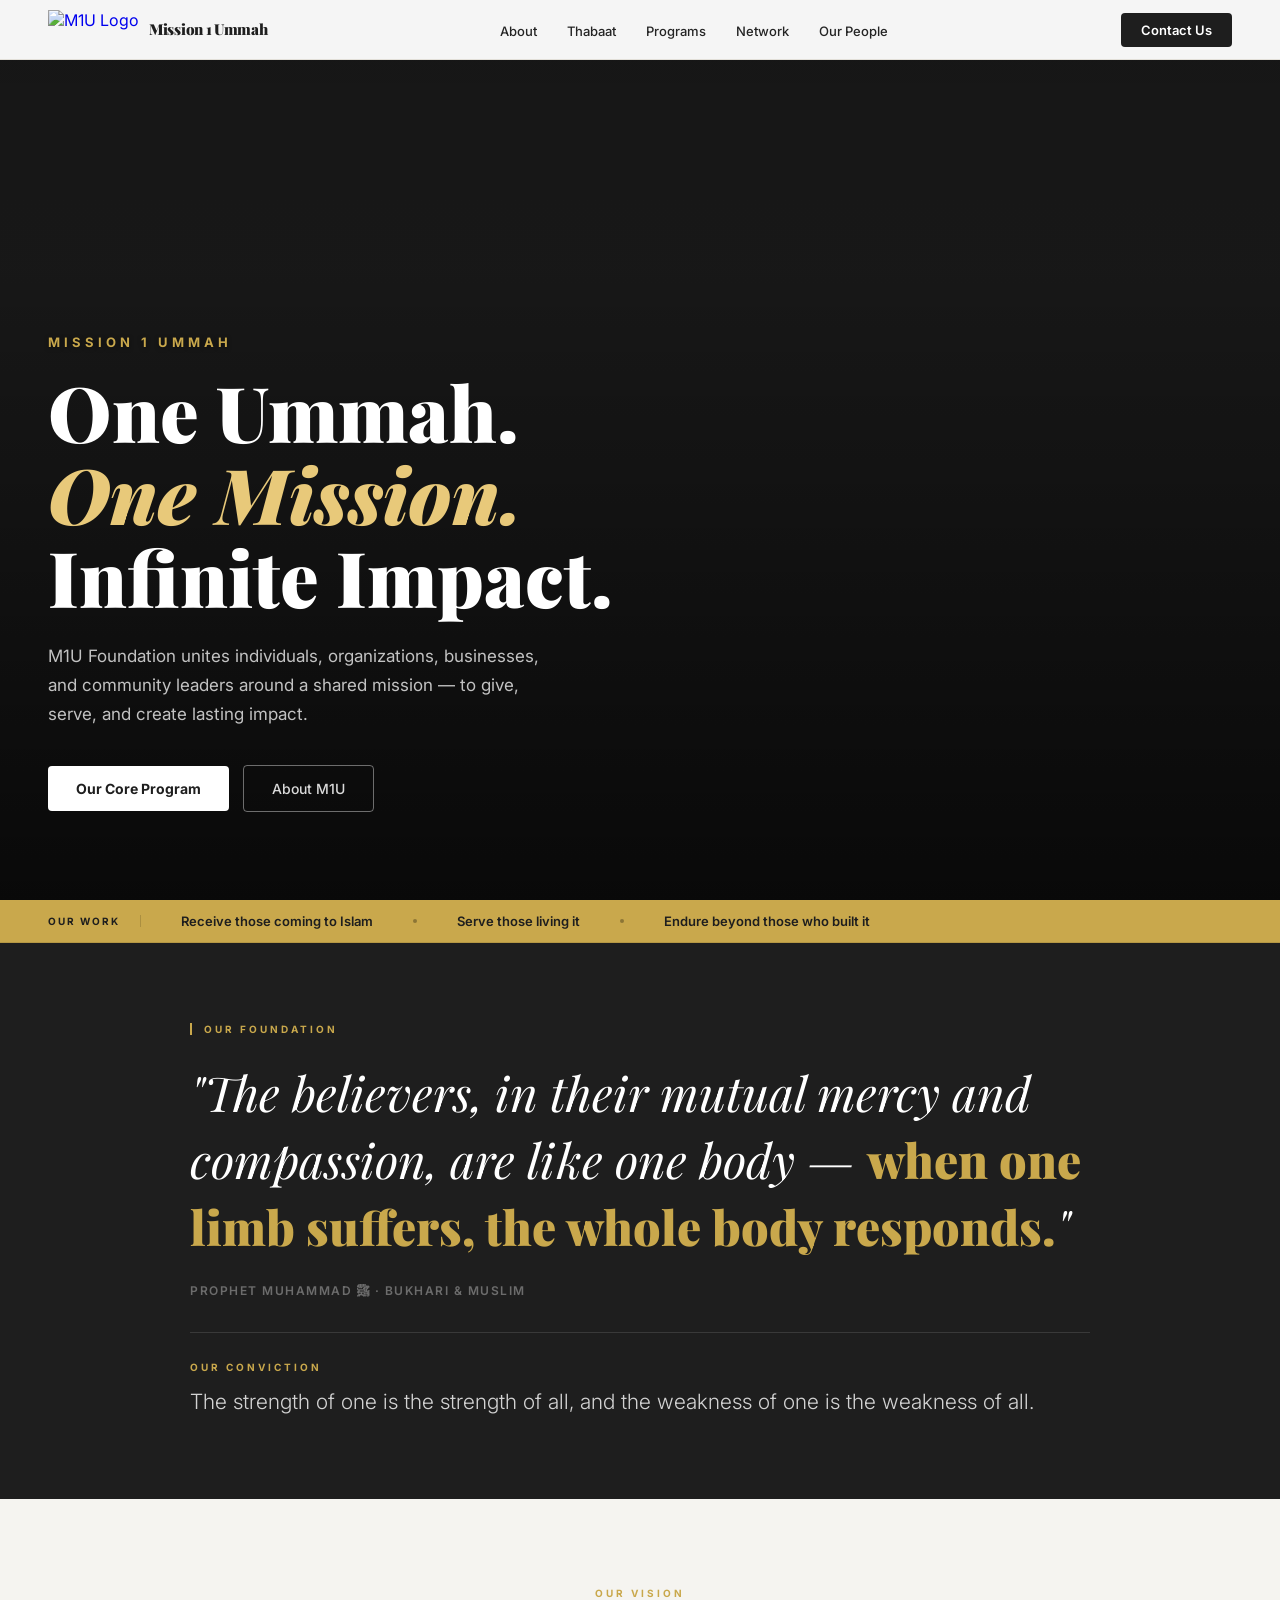
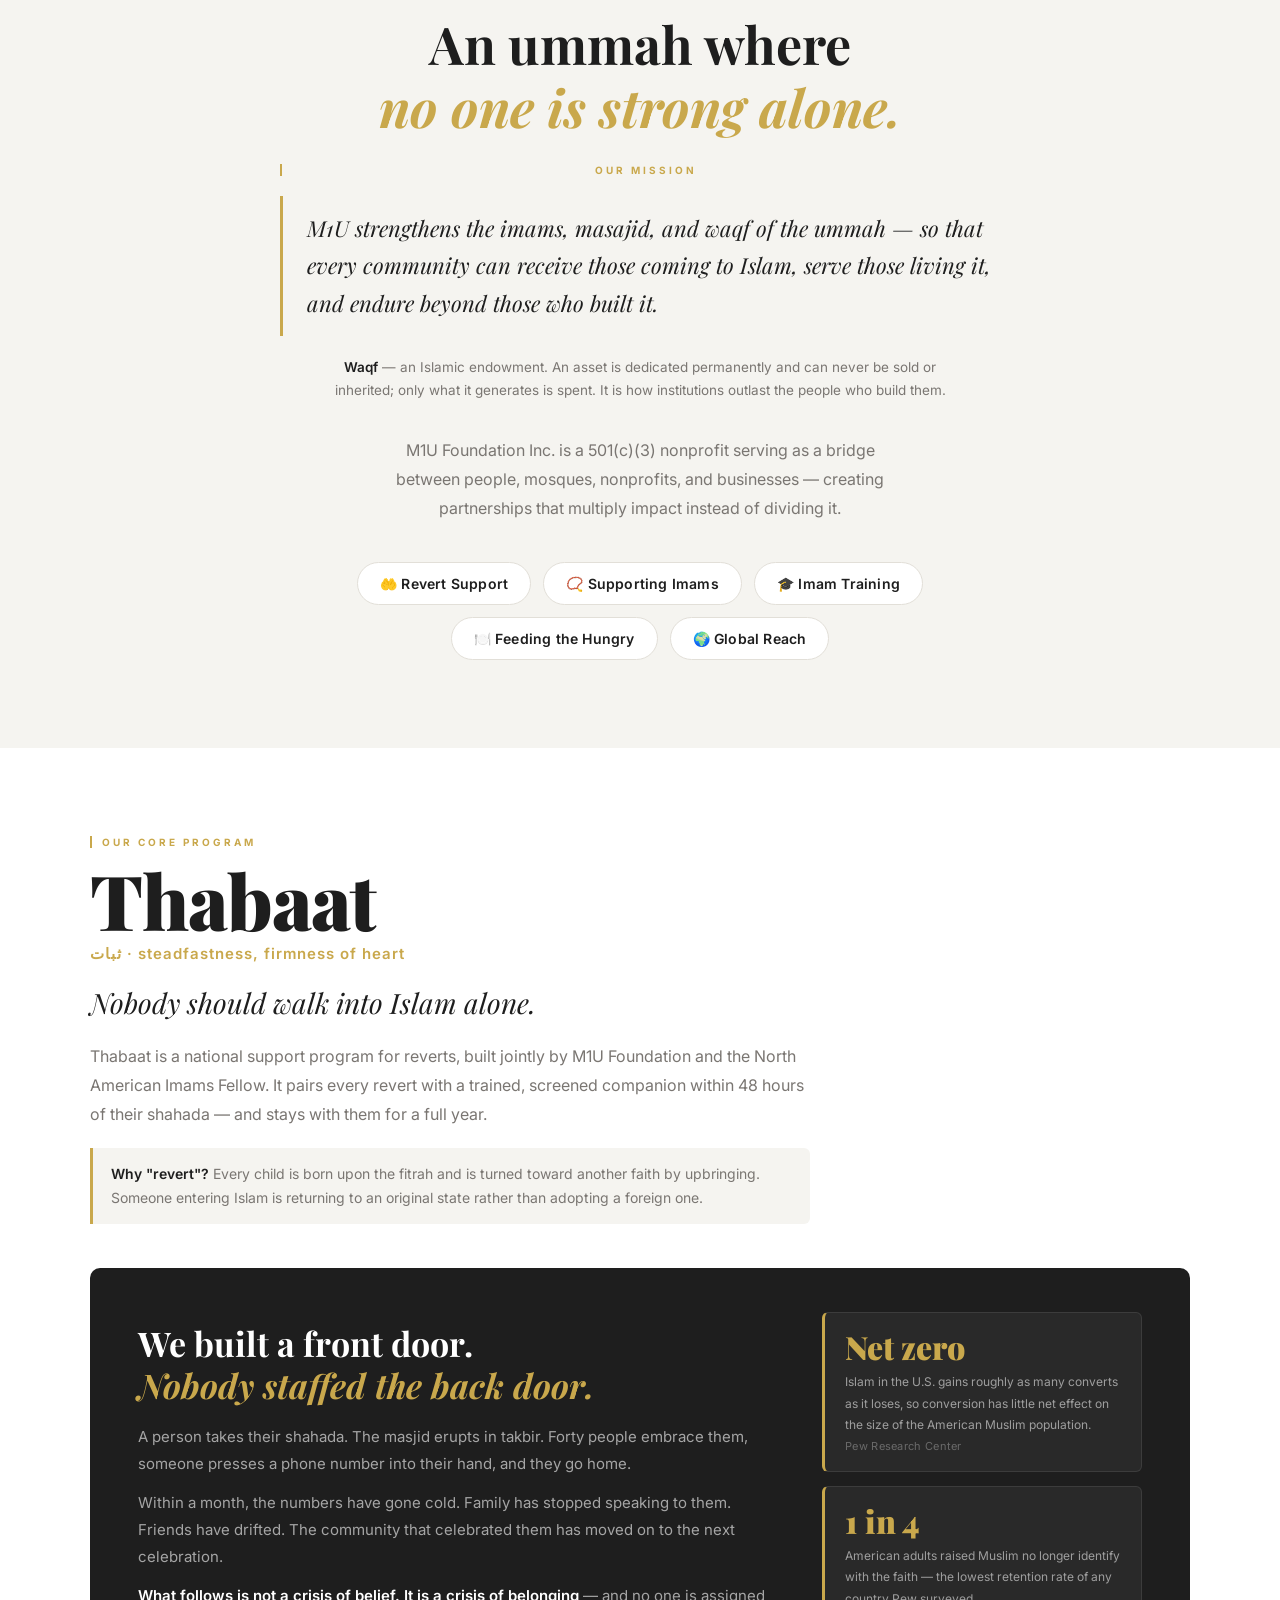
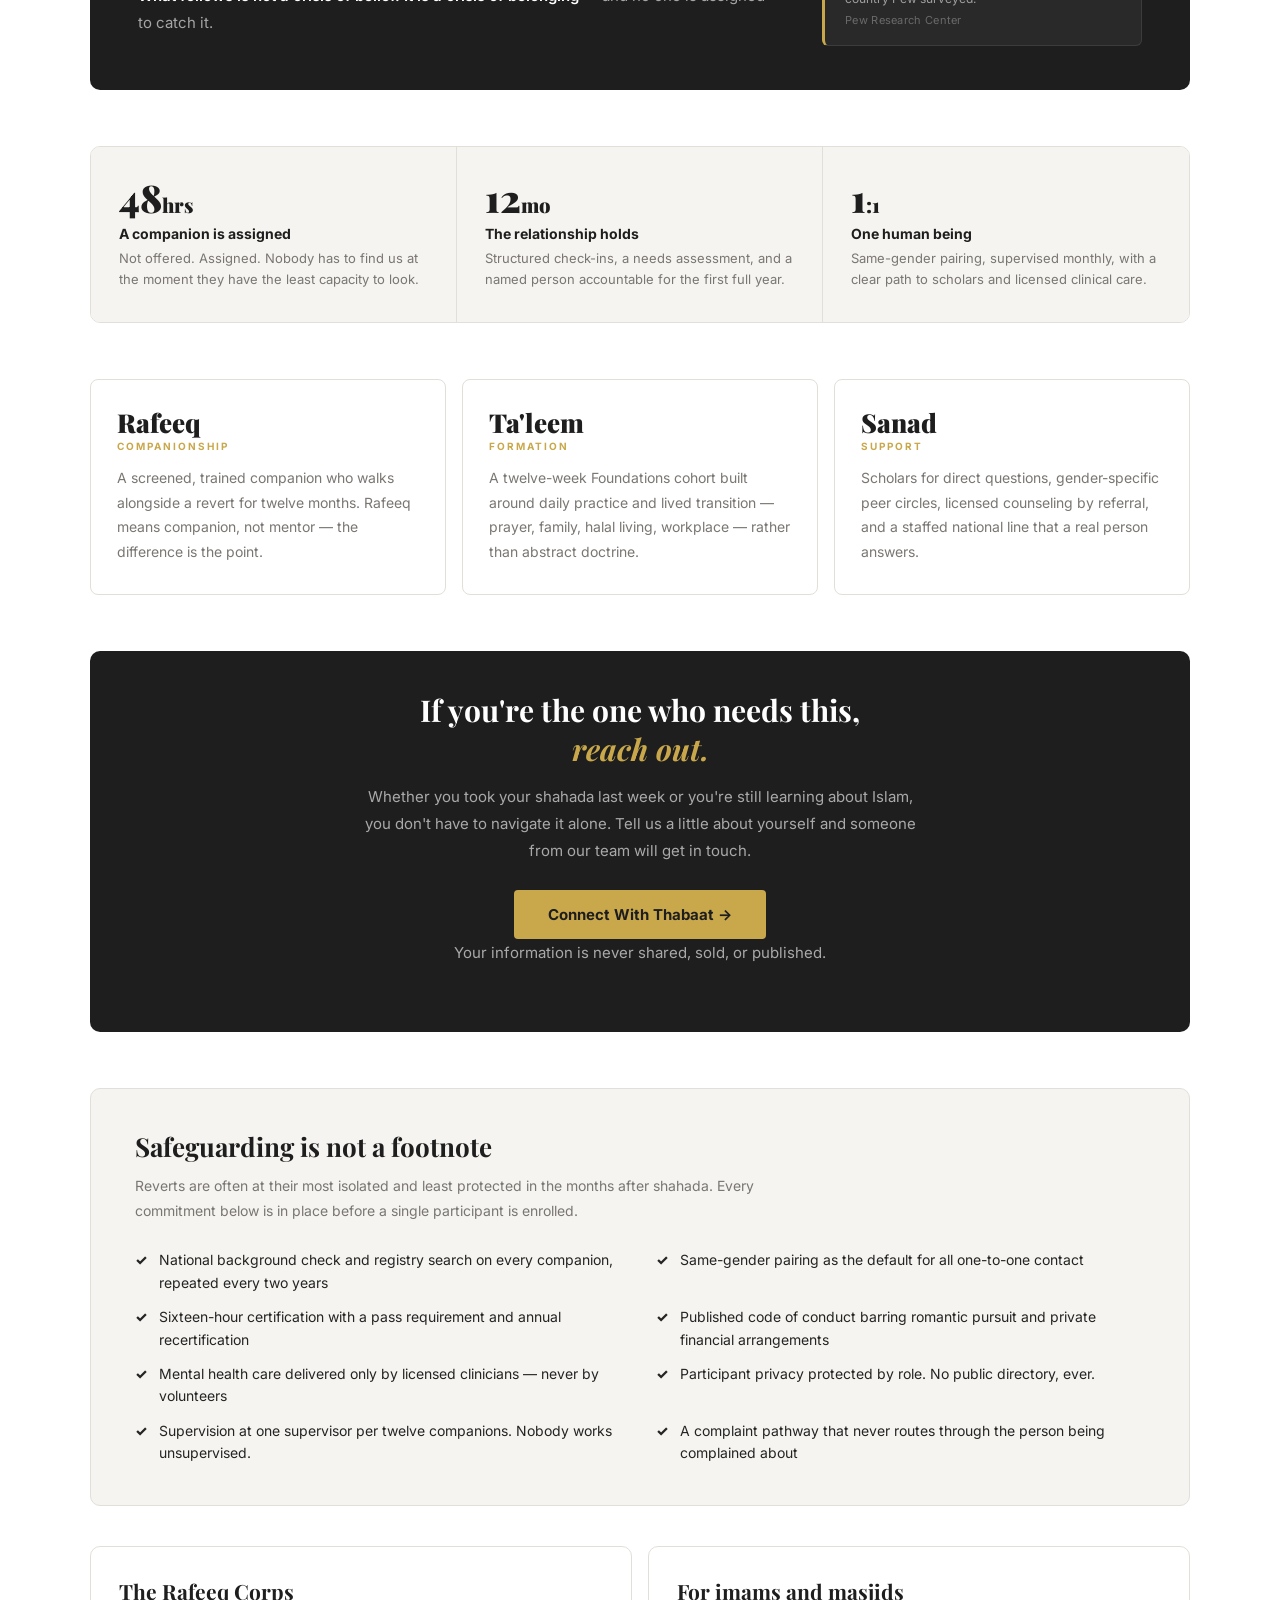
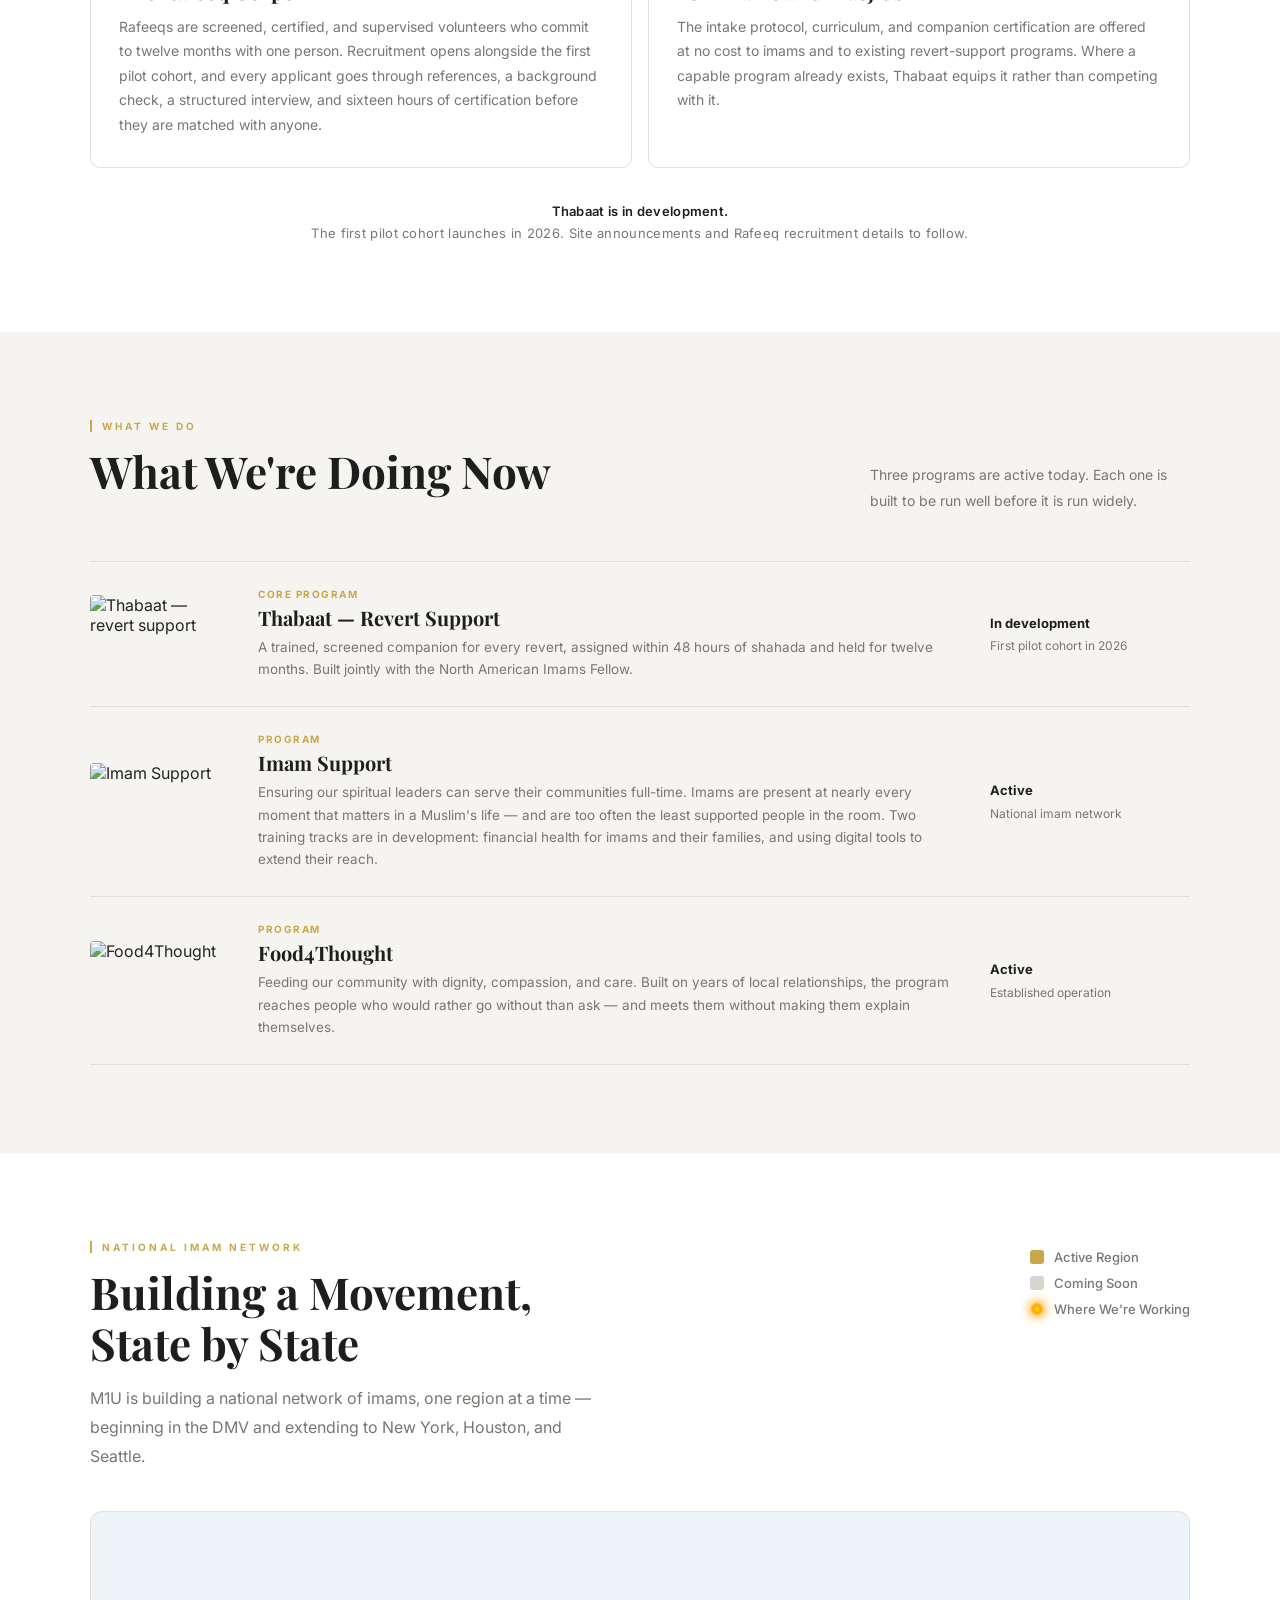
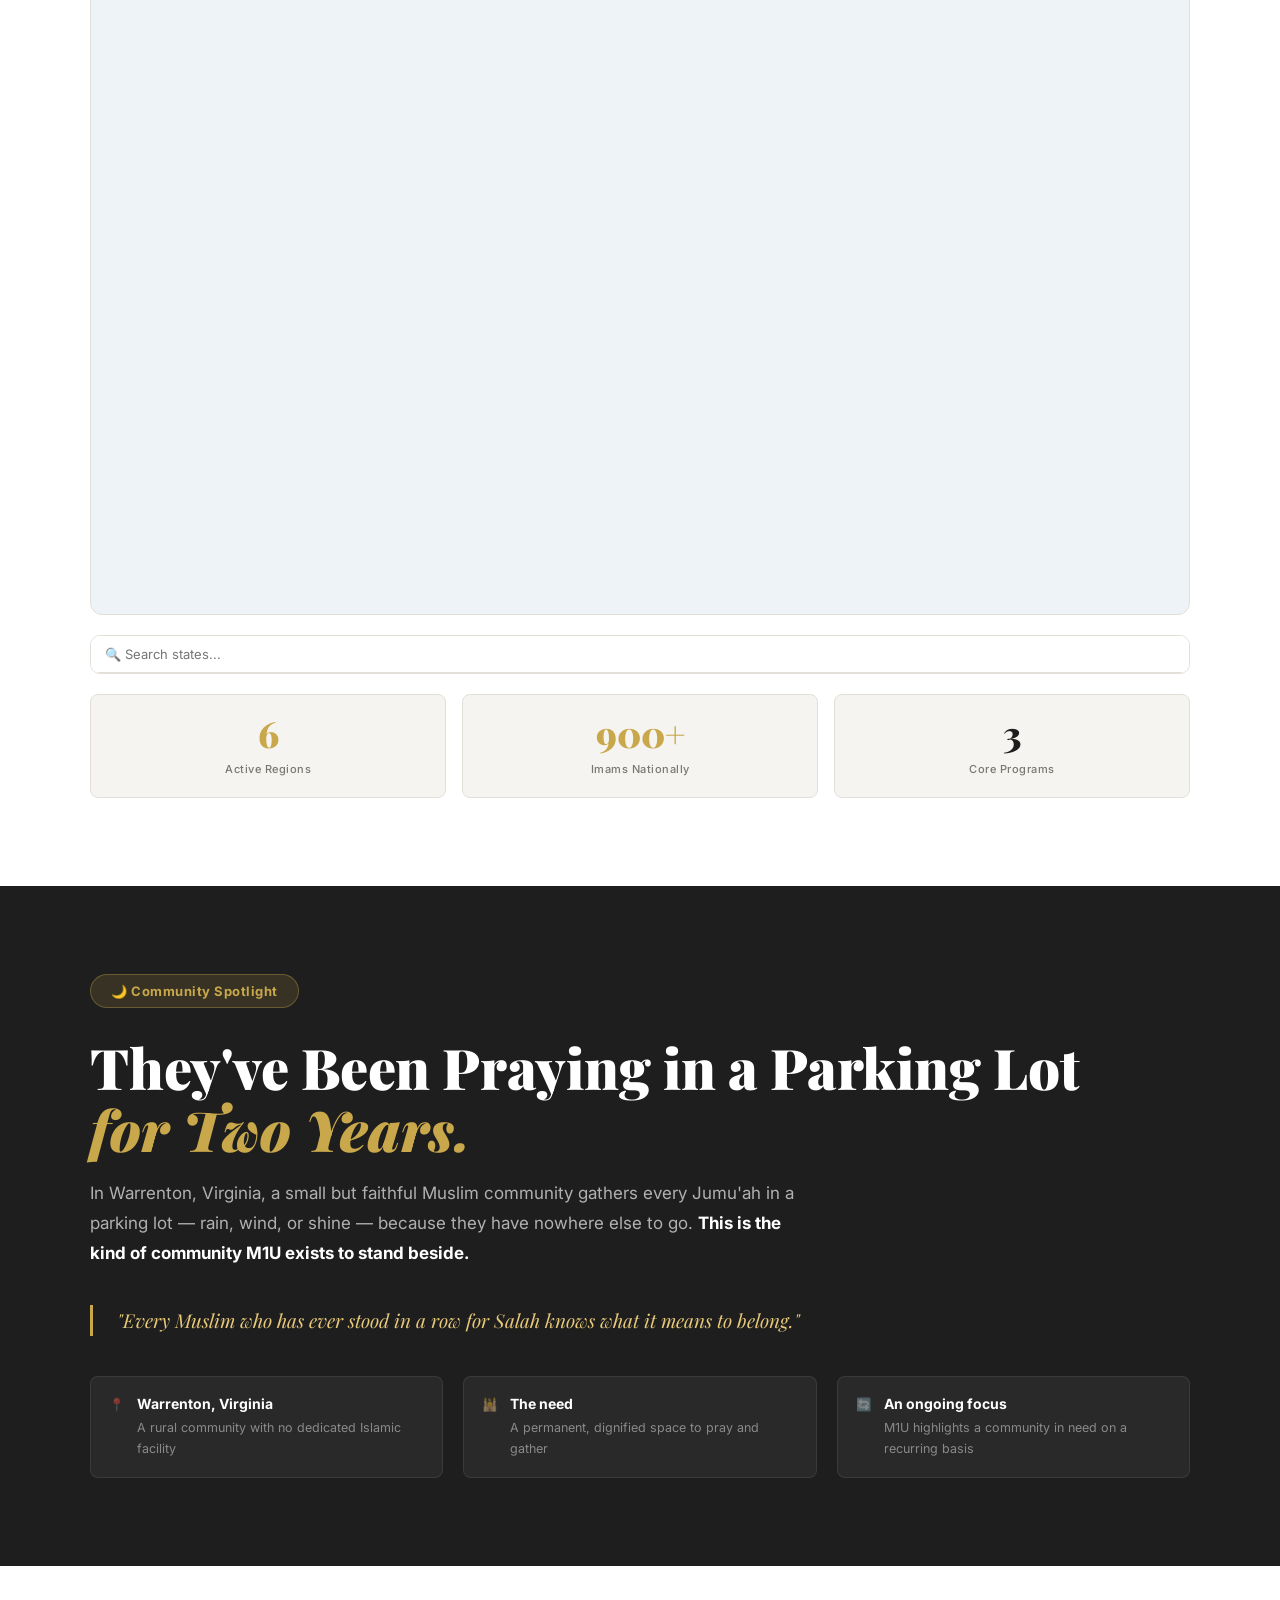
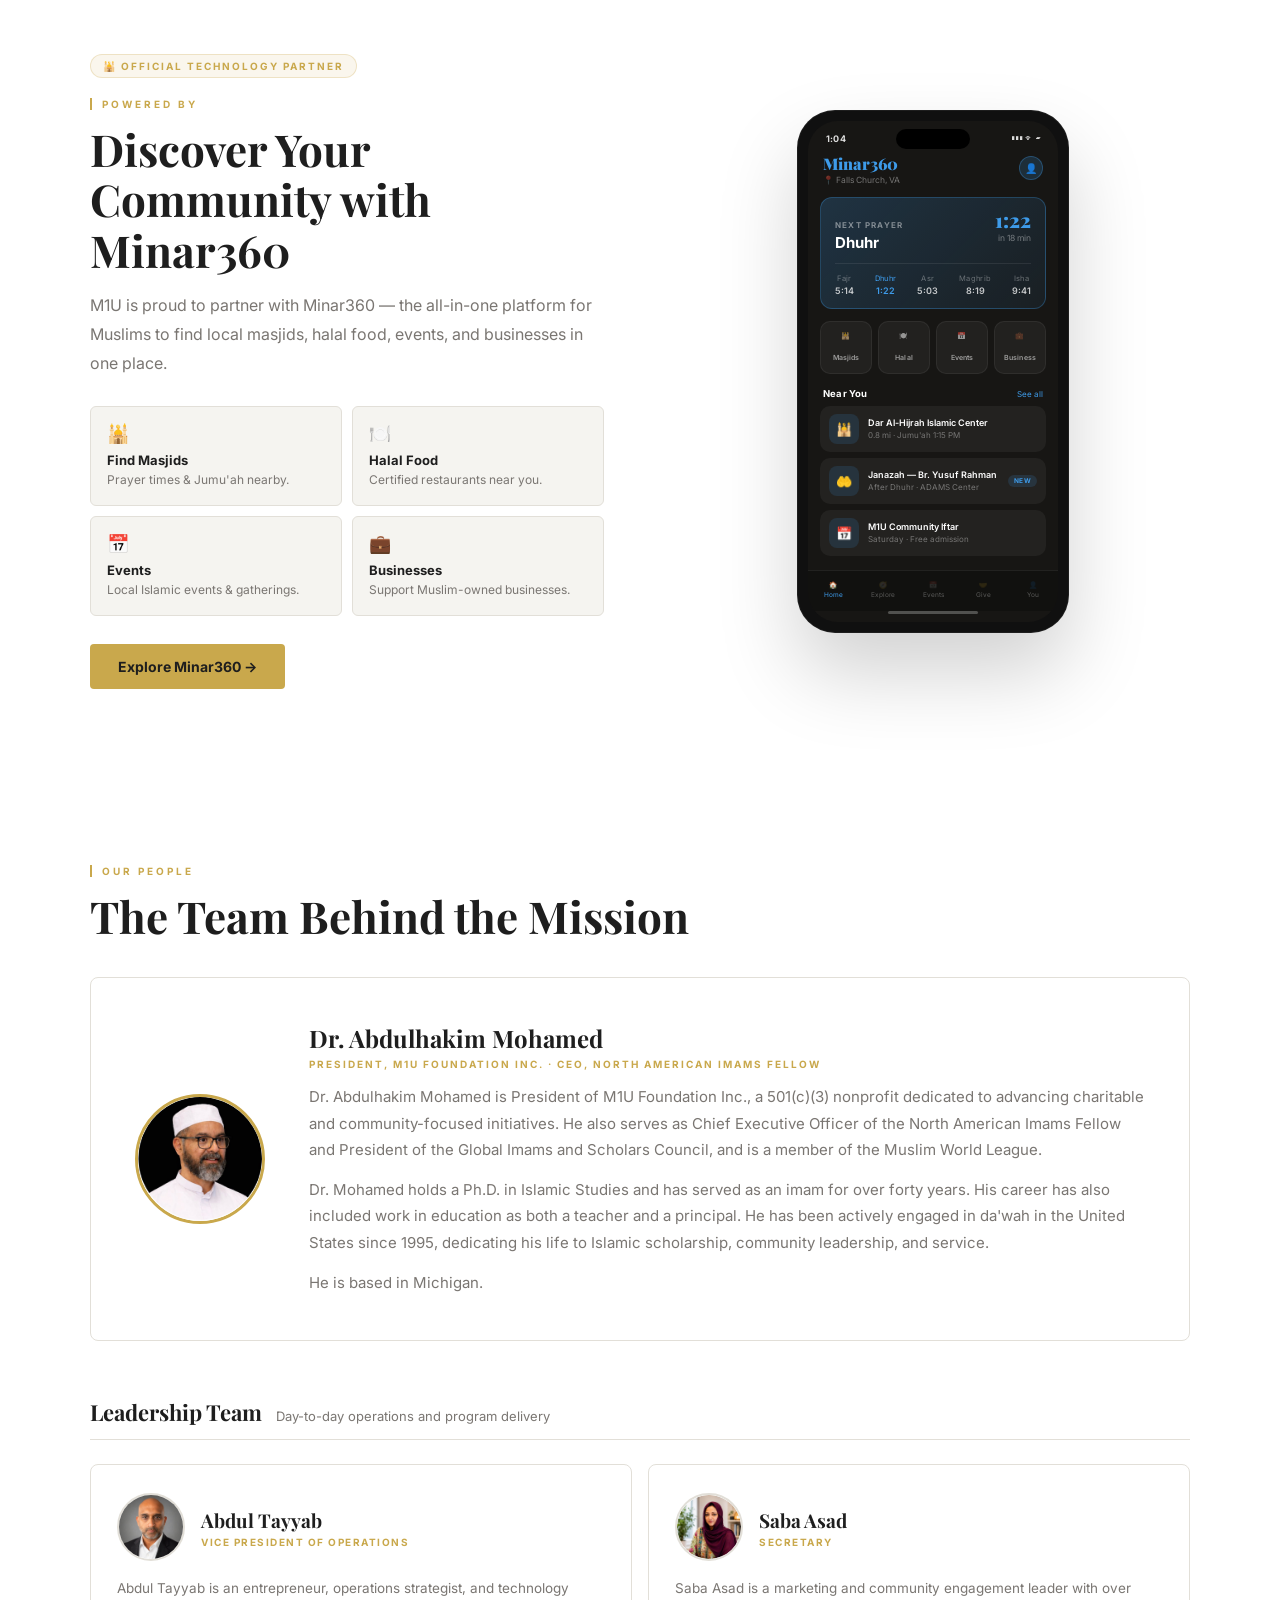
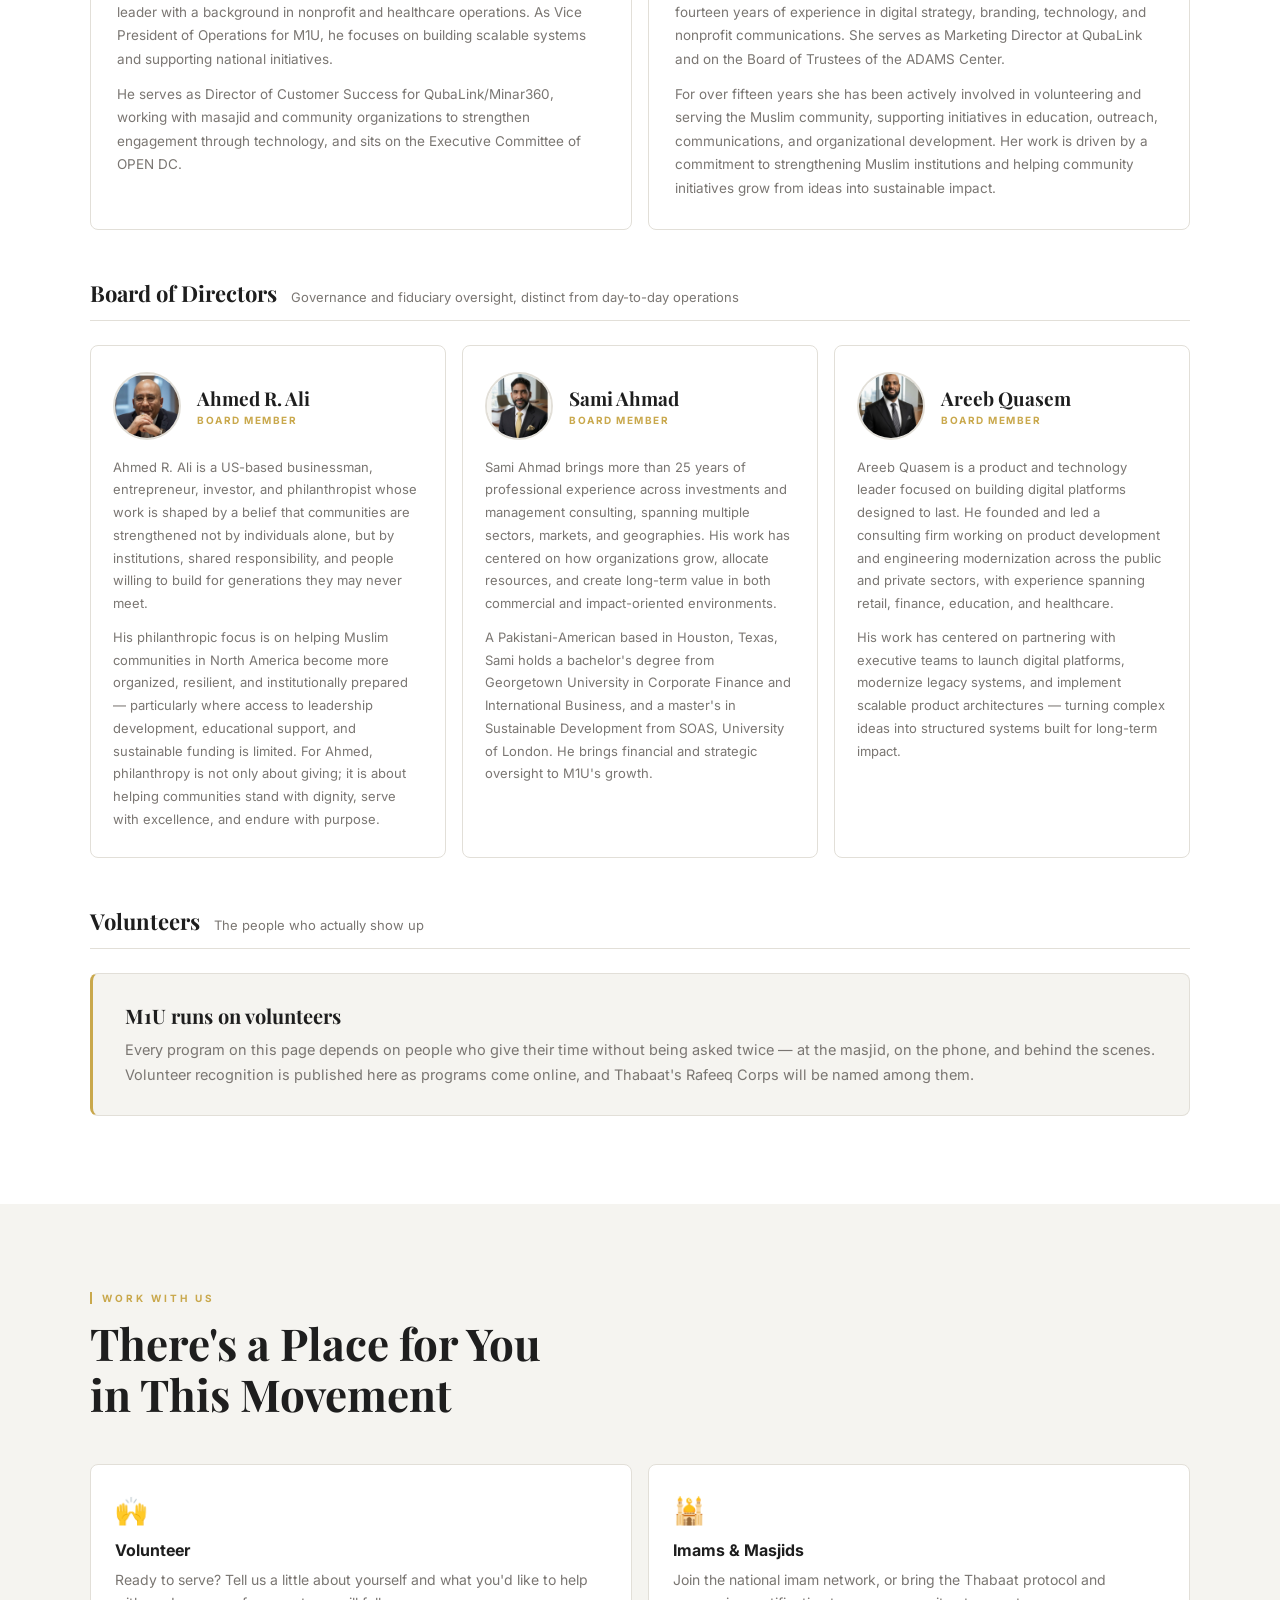
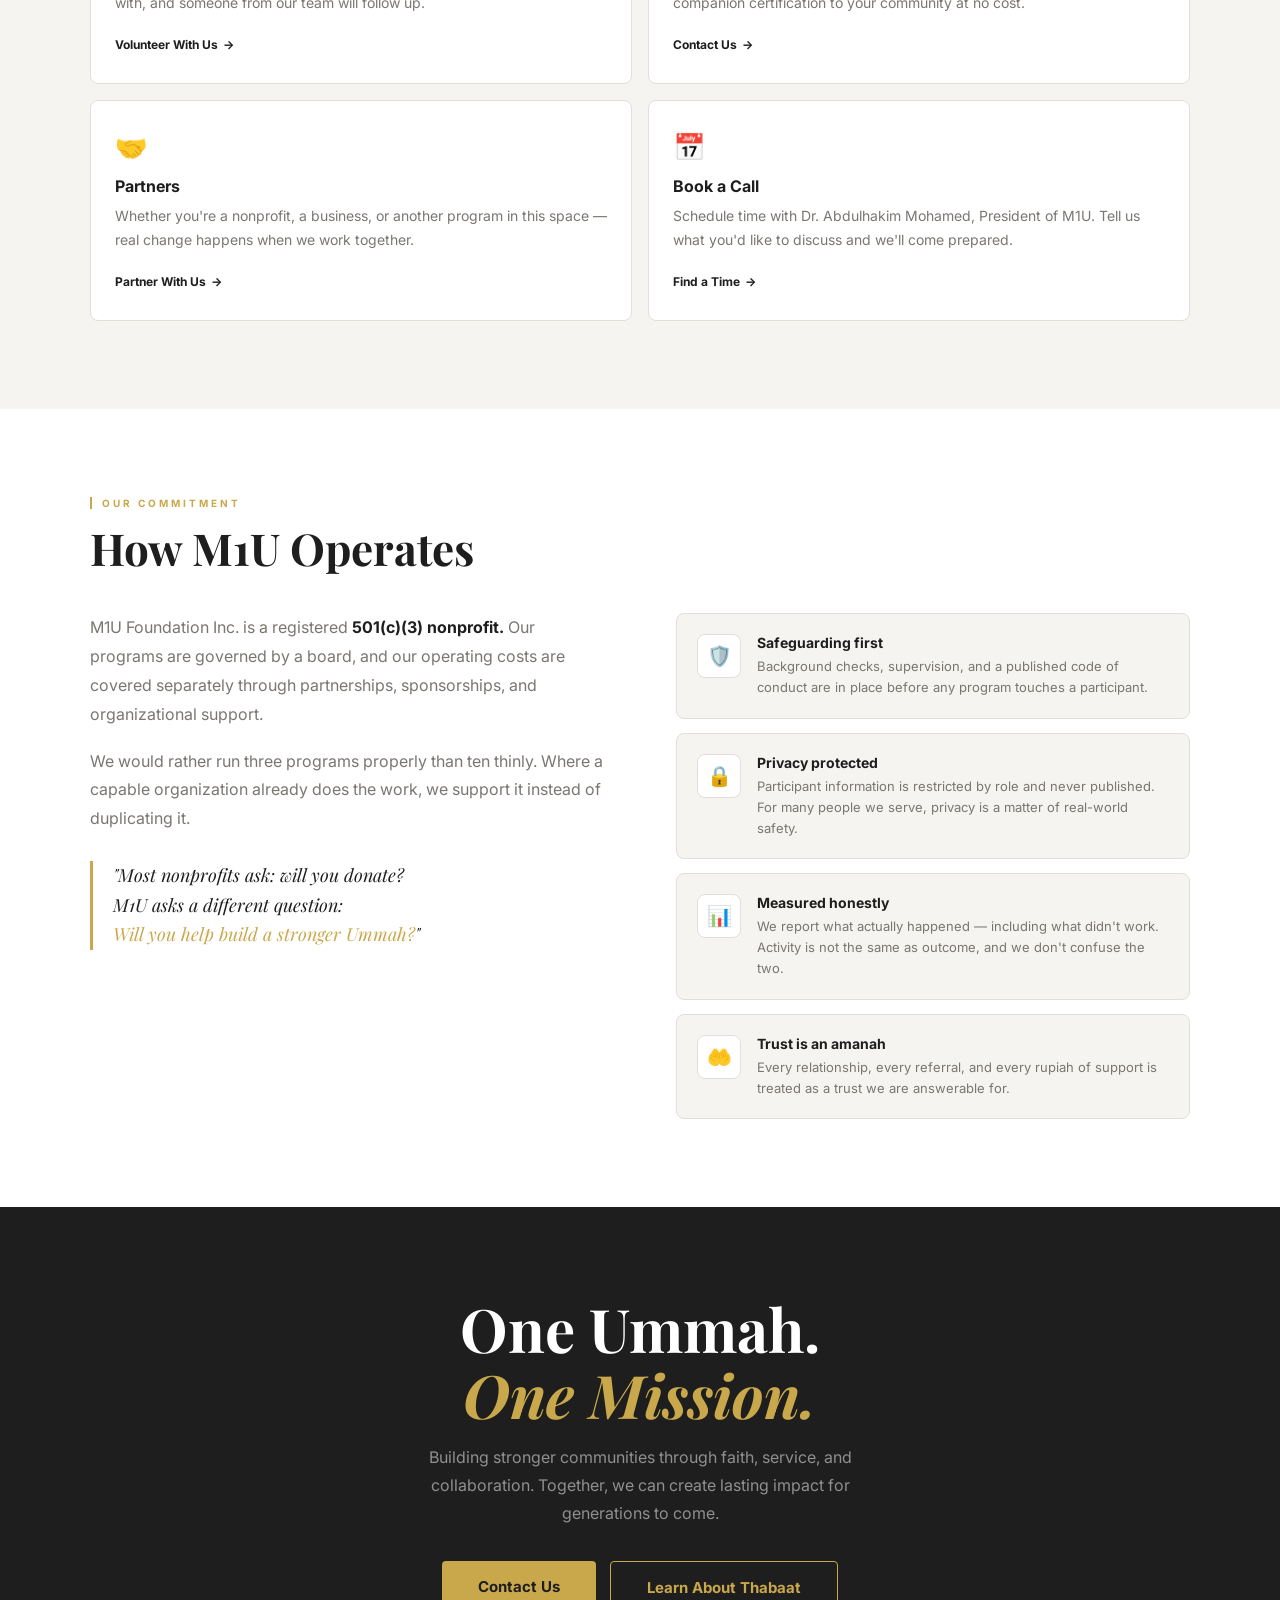
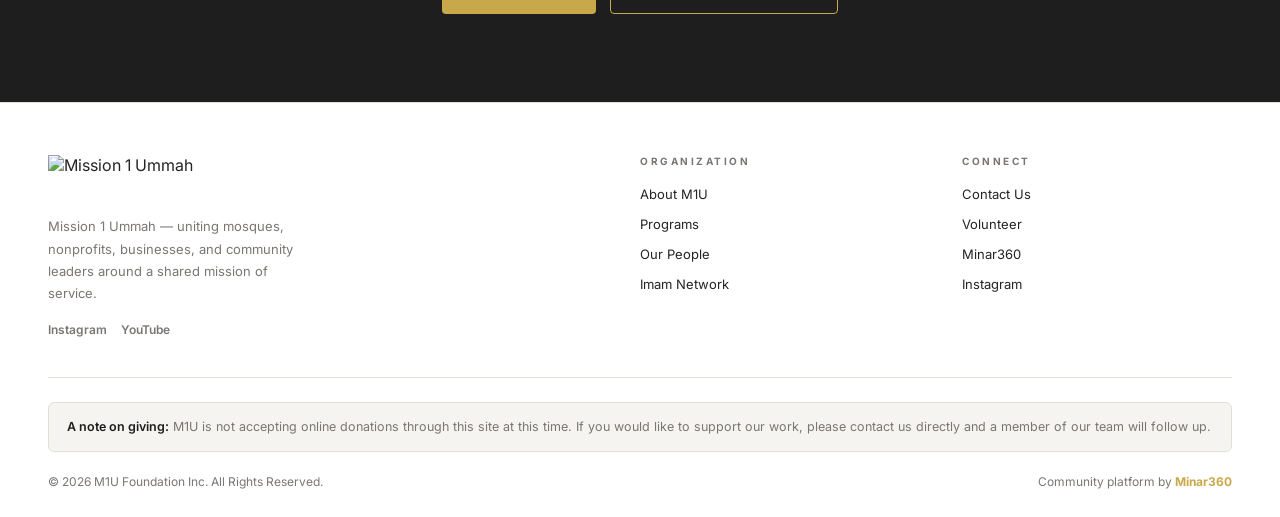
==== commit 604e7f54: "Update index.html" ====
--- a/index.html
+++ b/index.html
@@ -556,7 +556,7 @@
 
   /* WORK WITH US */
   .work { background: var(--off-white); }
-  .work-grid { display: grid; grid-template-columns: repeat(3,1fr); gap: 16px; margin-top: 44px; }
+  .work-grid { display: grid; grid-template-columns: repeat(2,1fr); gap: 16px; margin-top: 44px; }
   .work-card { padding: 30px 24px; background: var(--white); border: 1px solid var(--border); border-radius: 8px; transition: border-color .2s, box-shadow .2s; }
   .work-card:hover { border-color: var(--gold); box-shadow: 0 4px 20px rgba(201,168,76,0.08); }
   .work-icon { font-size: 26px; margin-bottom: 14px; display: block; }
@@ -1244,6 +1244,12 @@
         <p>Whether you're a nonprofit, a business, or another program in this space — real change happens when we work together.</p>
         <a href="mailto:abdul@m1u.org" class="work-link">Partner With Us</a>
       </div>
+      <div class="work-card">
+        <span class="work-icon">📅</span>
+        <h3>Book a Call</h3>
+        <p>Schedule time with Dr. Abdulhakim Mohamed, President of M1U. Tell us what you'd like to discuss and we'll come prepared.</p>
+        <a href="https://api.leadconnectorhq.com/widget/booking/LVYJrkjv1Ys4p30dEjZr" class="work-link" target="_blank" rel="noopener">Find a Time</a>
+      </div>
     </div>
   </div>
 </section>
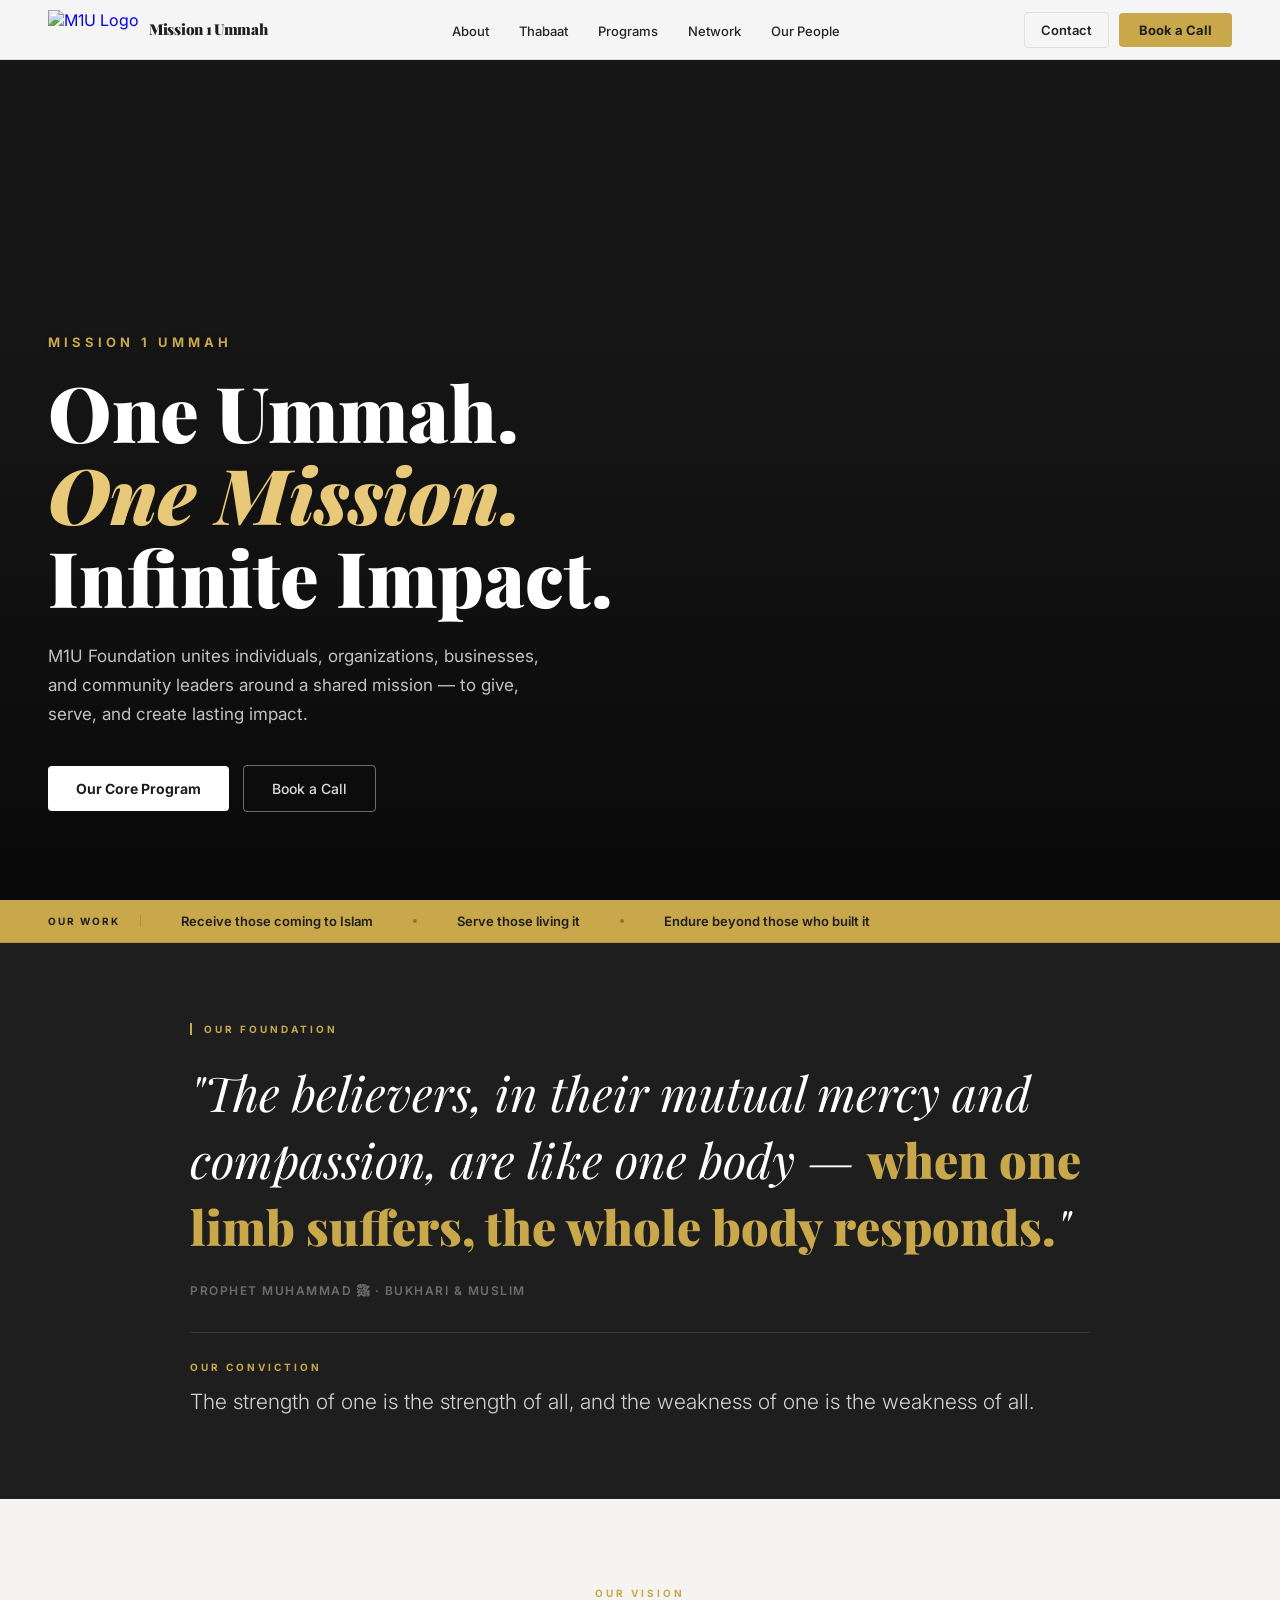
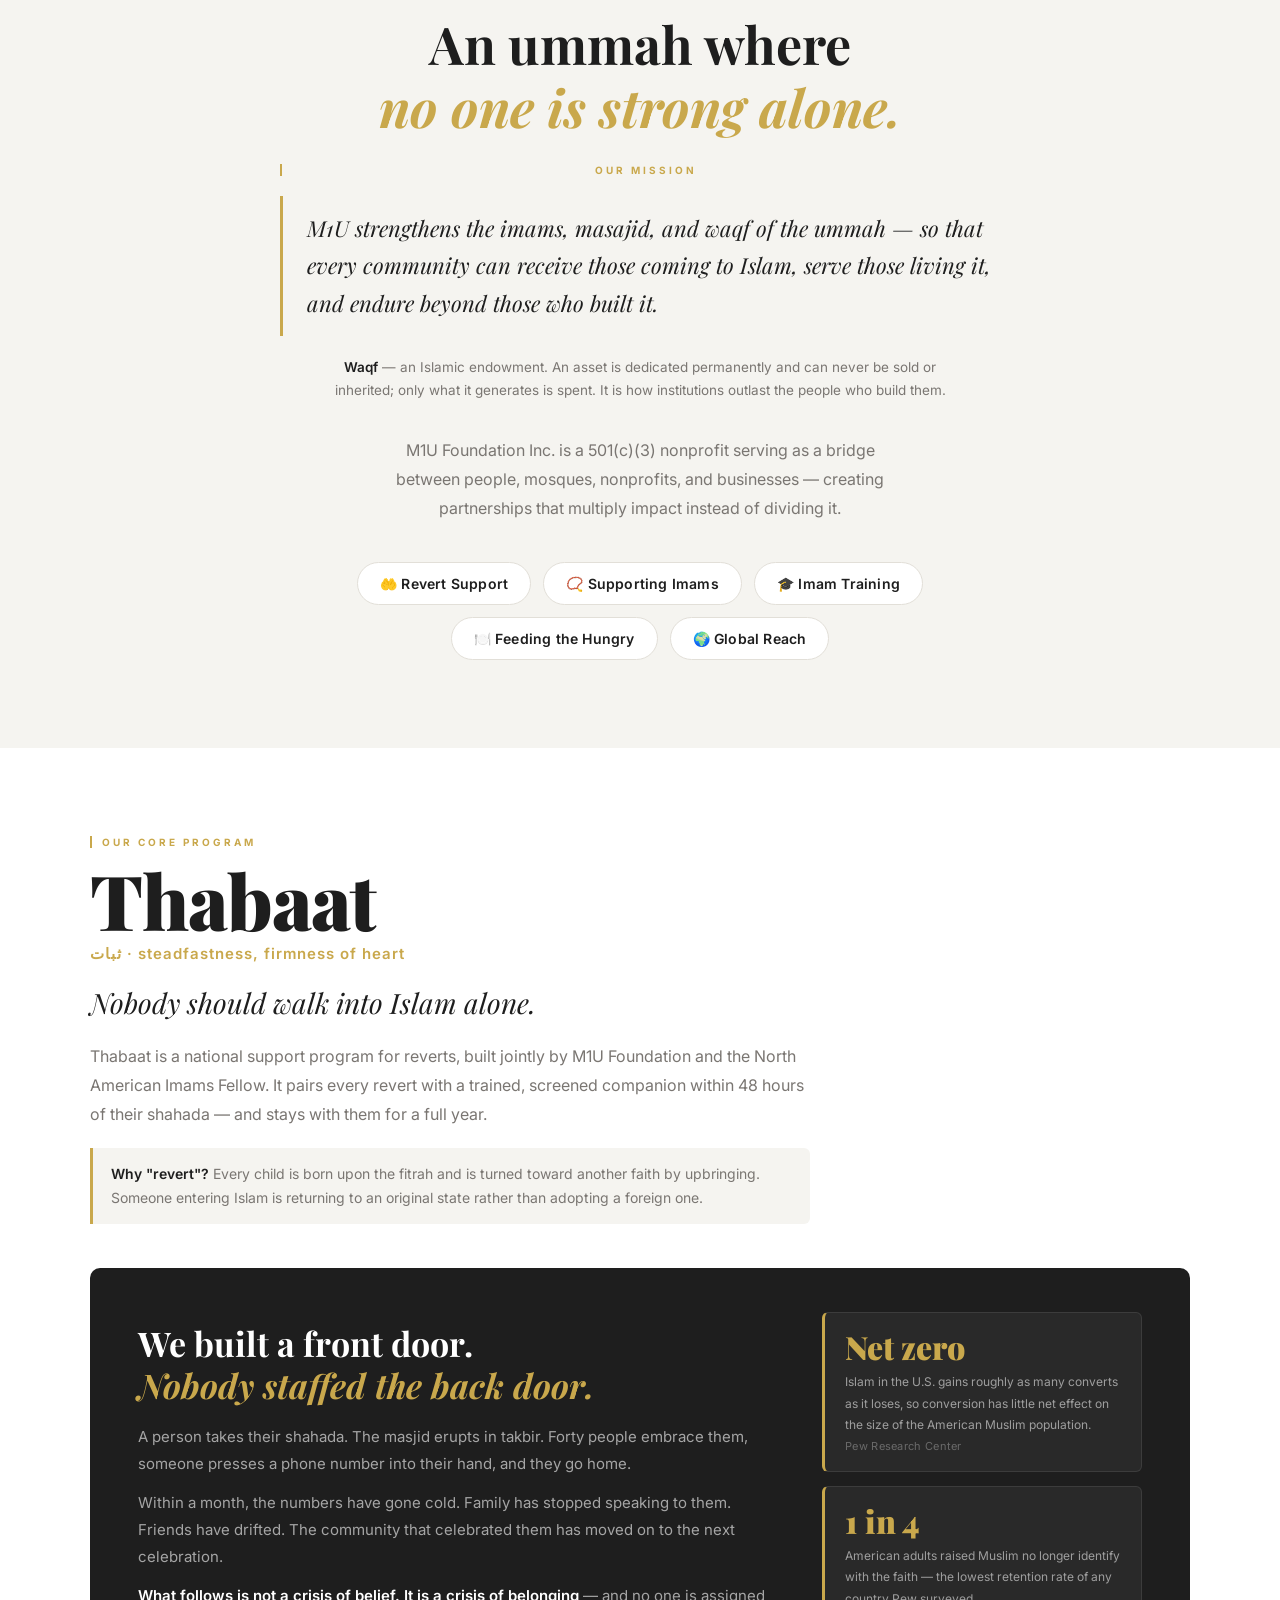
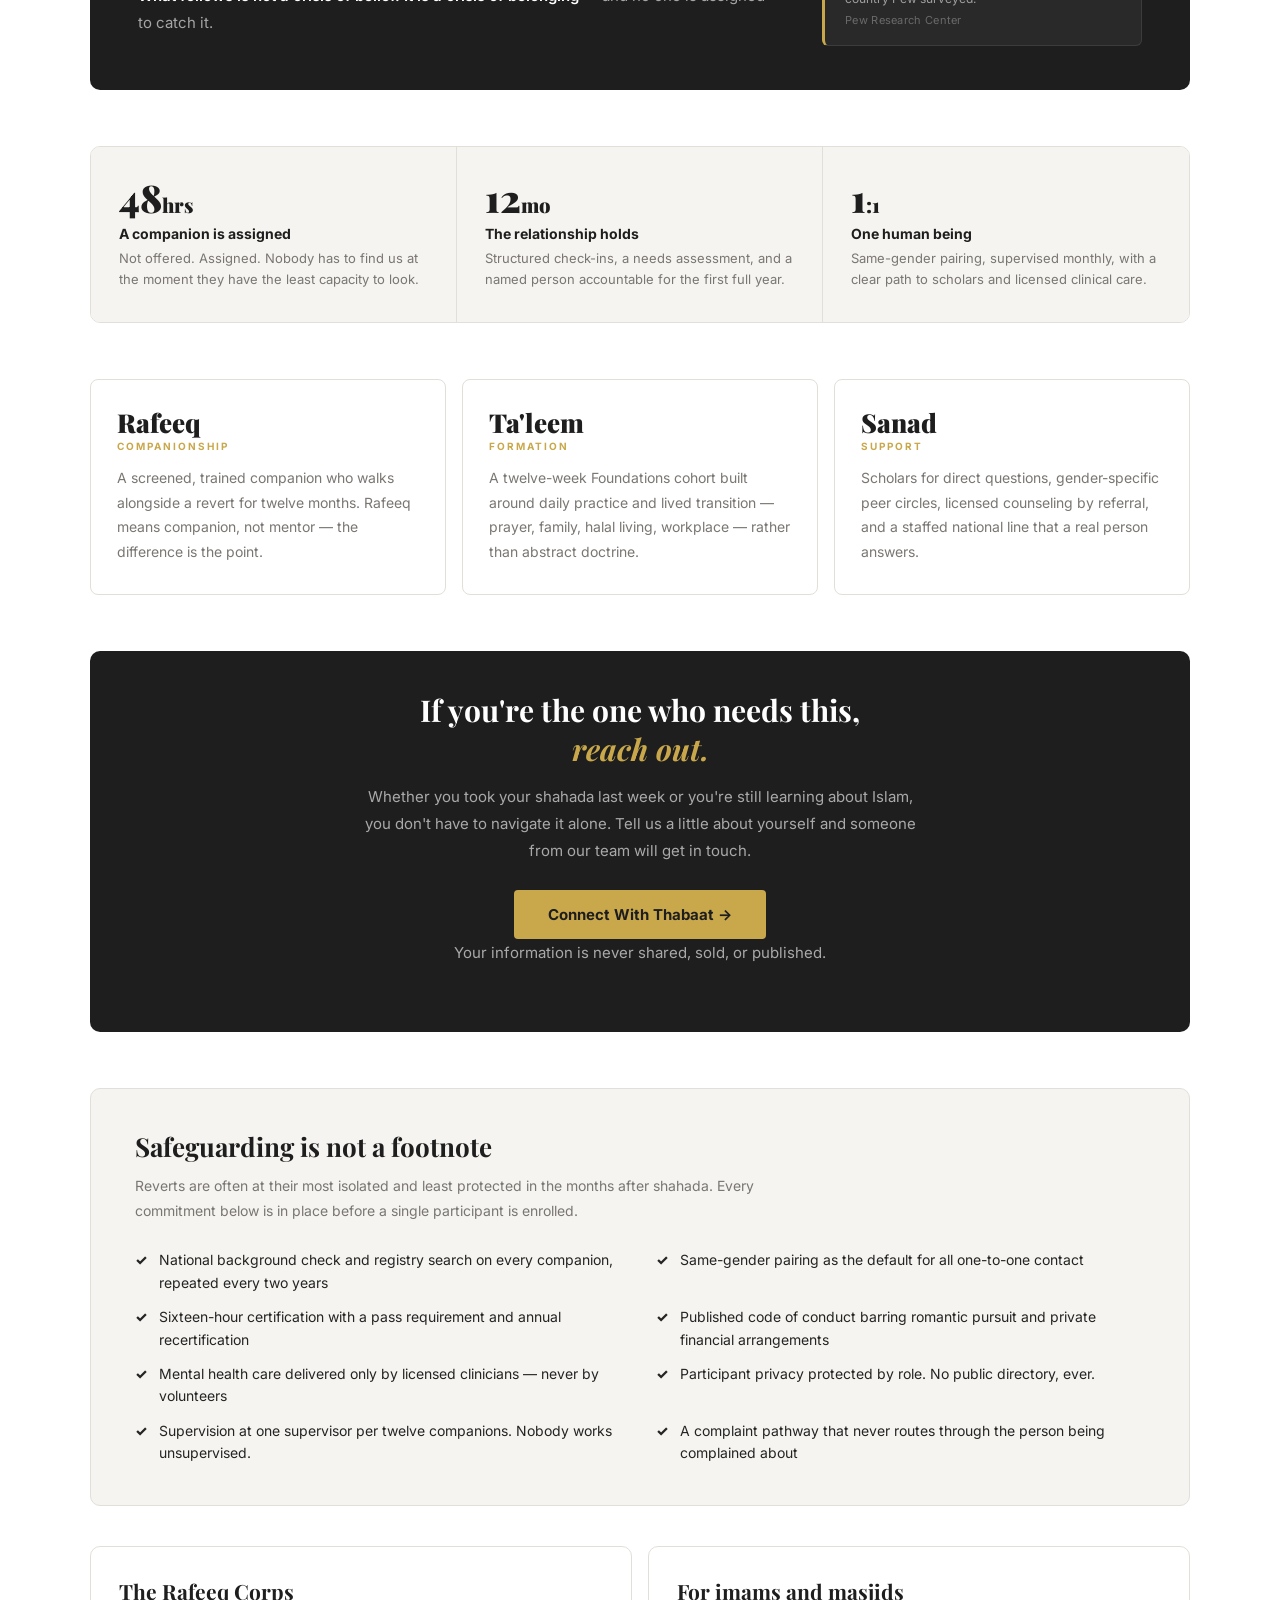
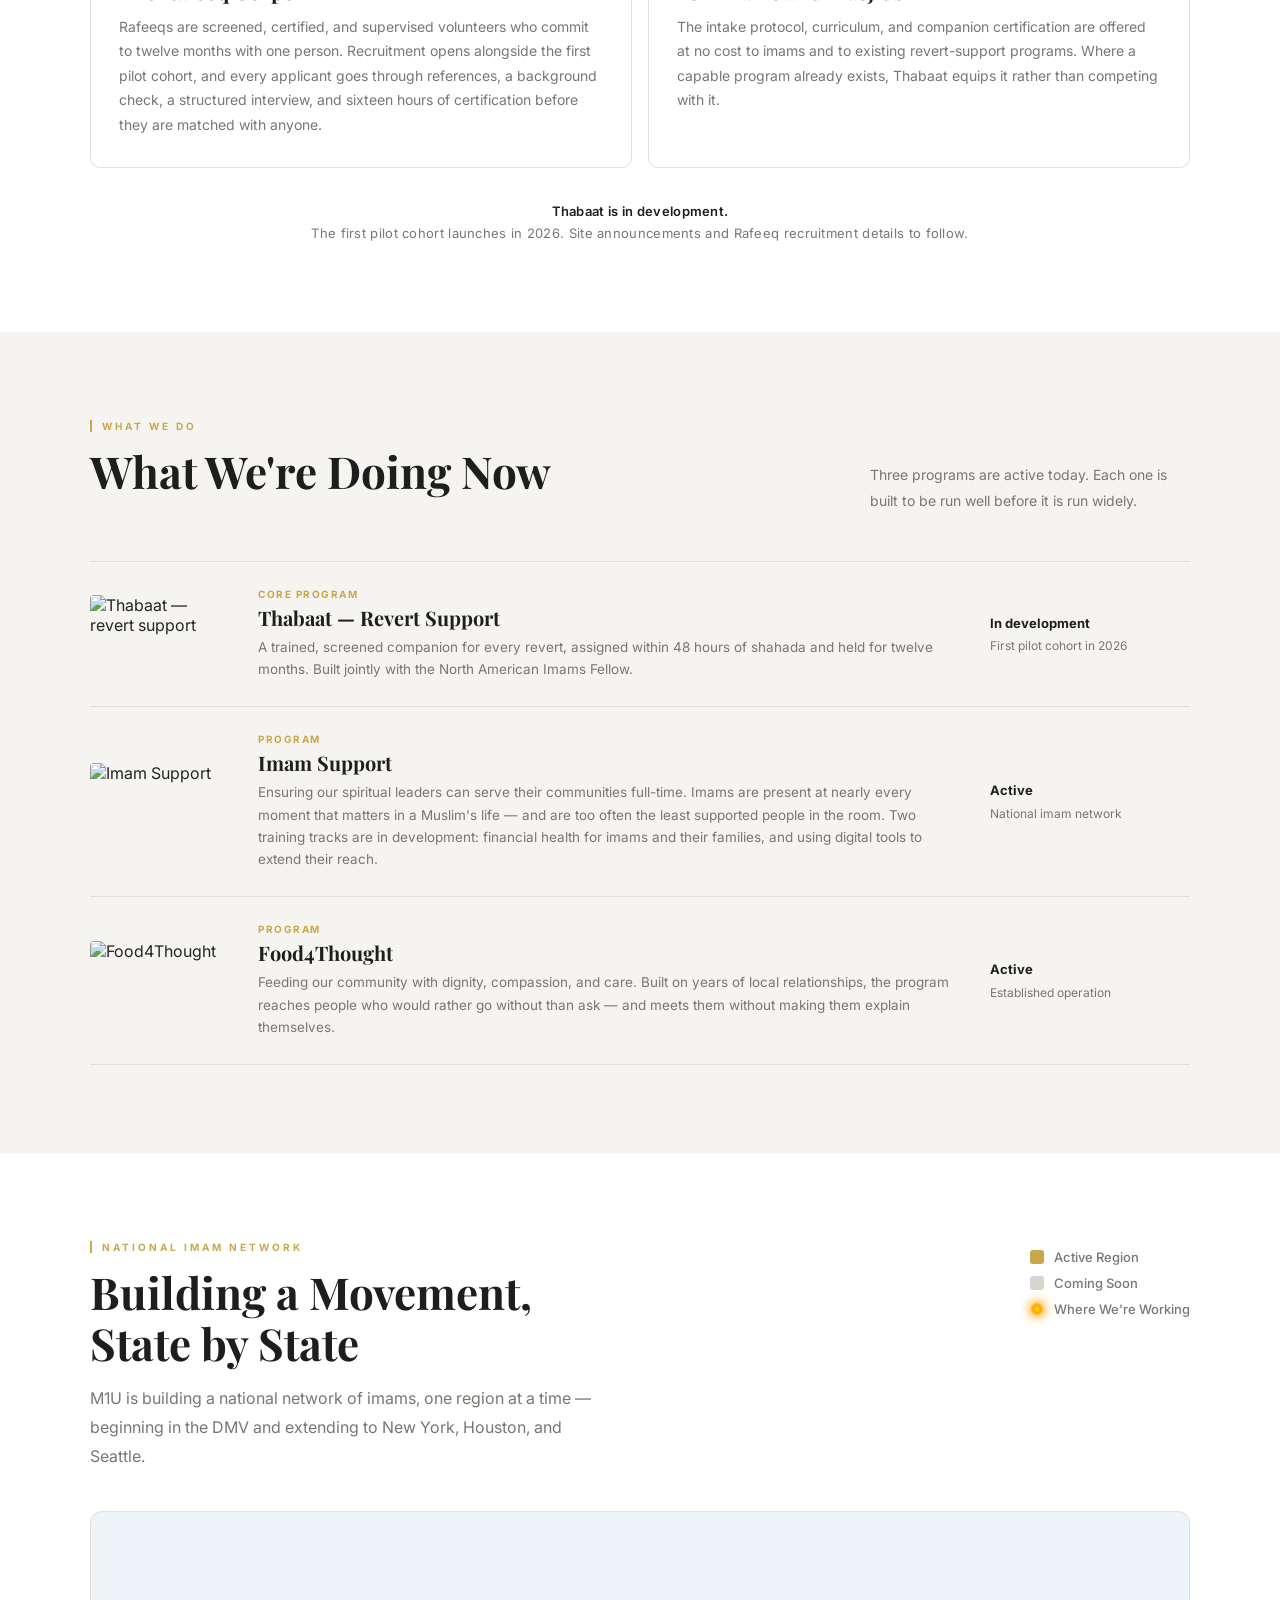
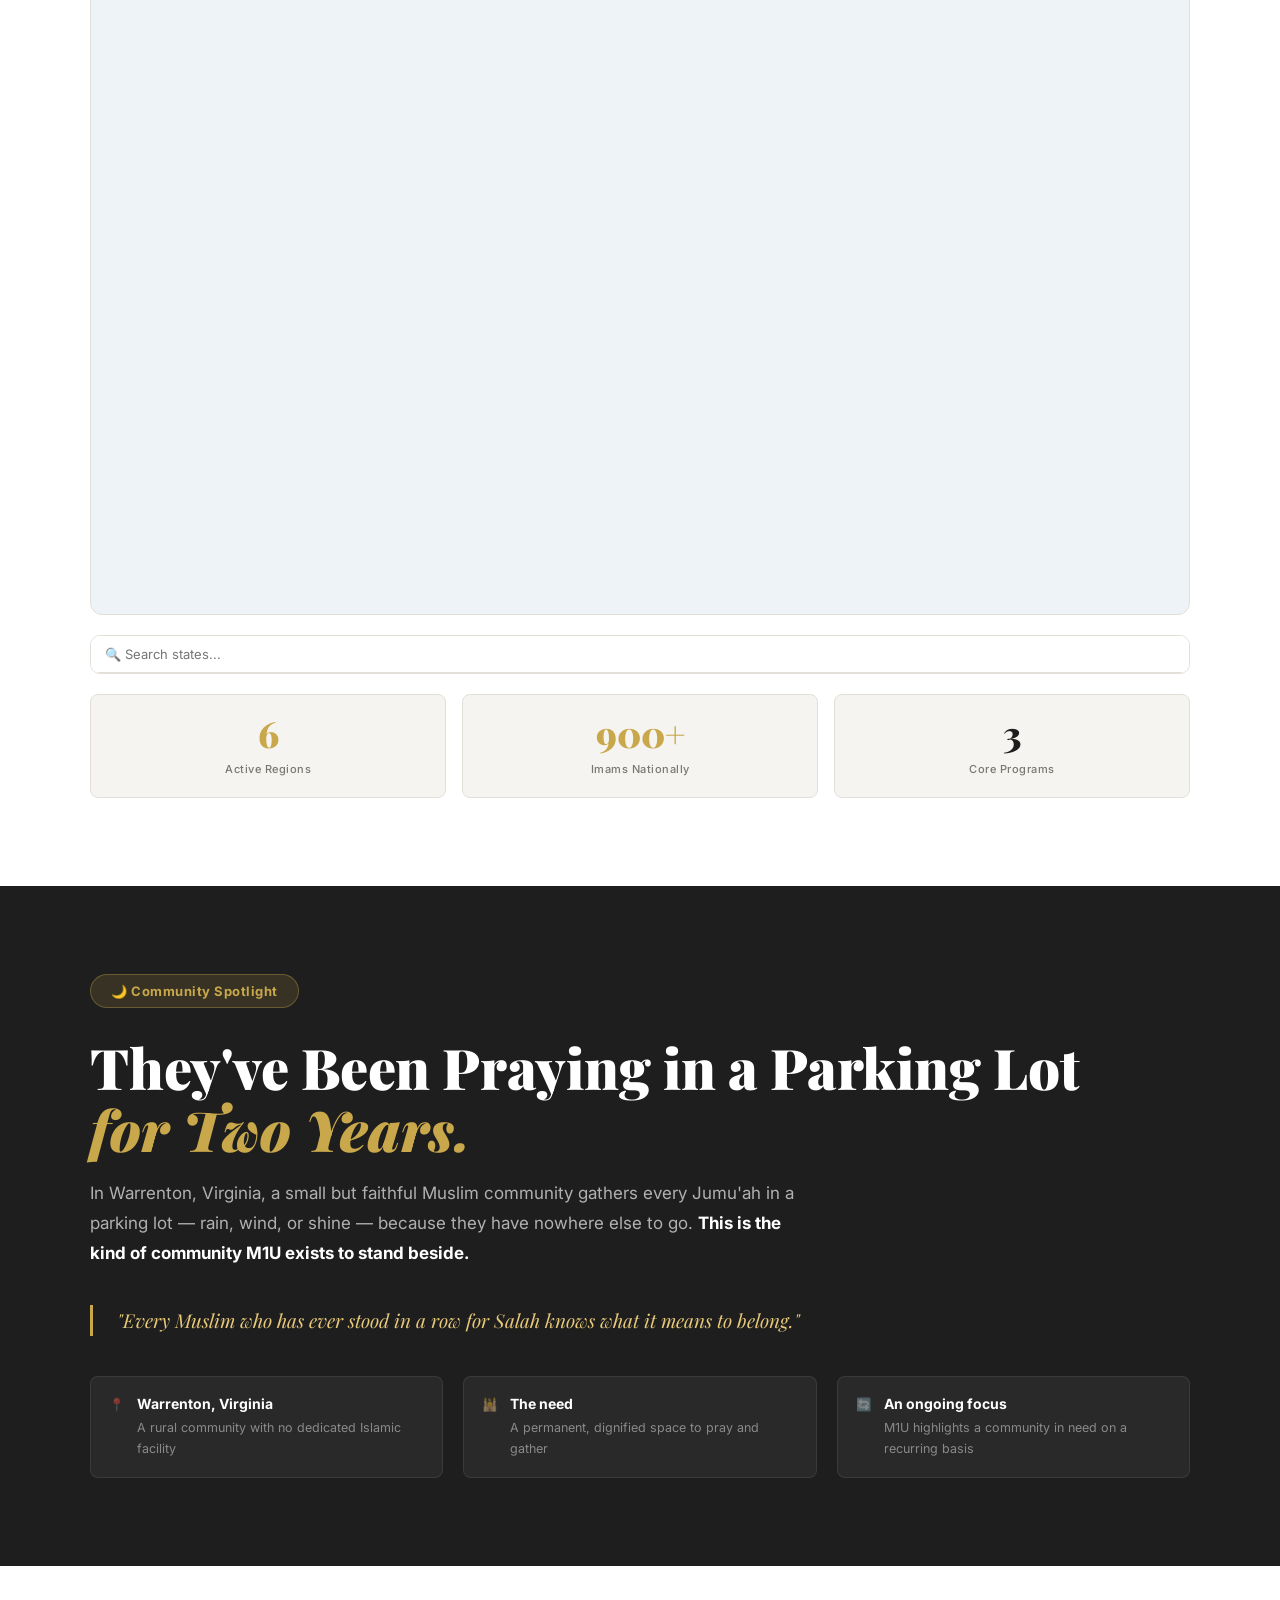
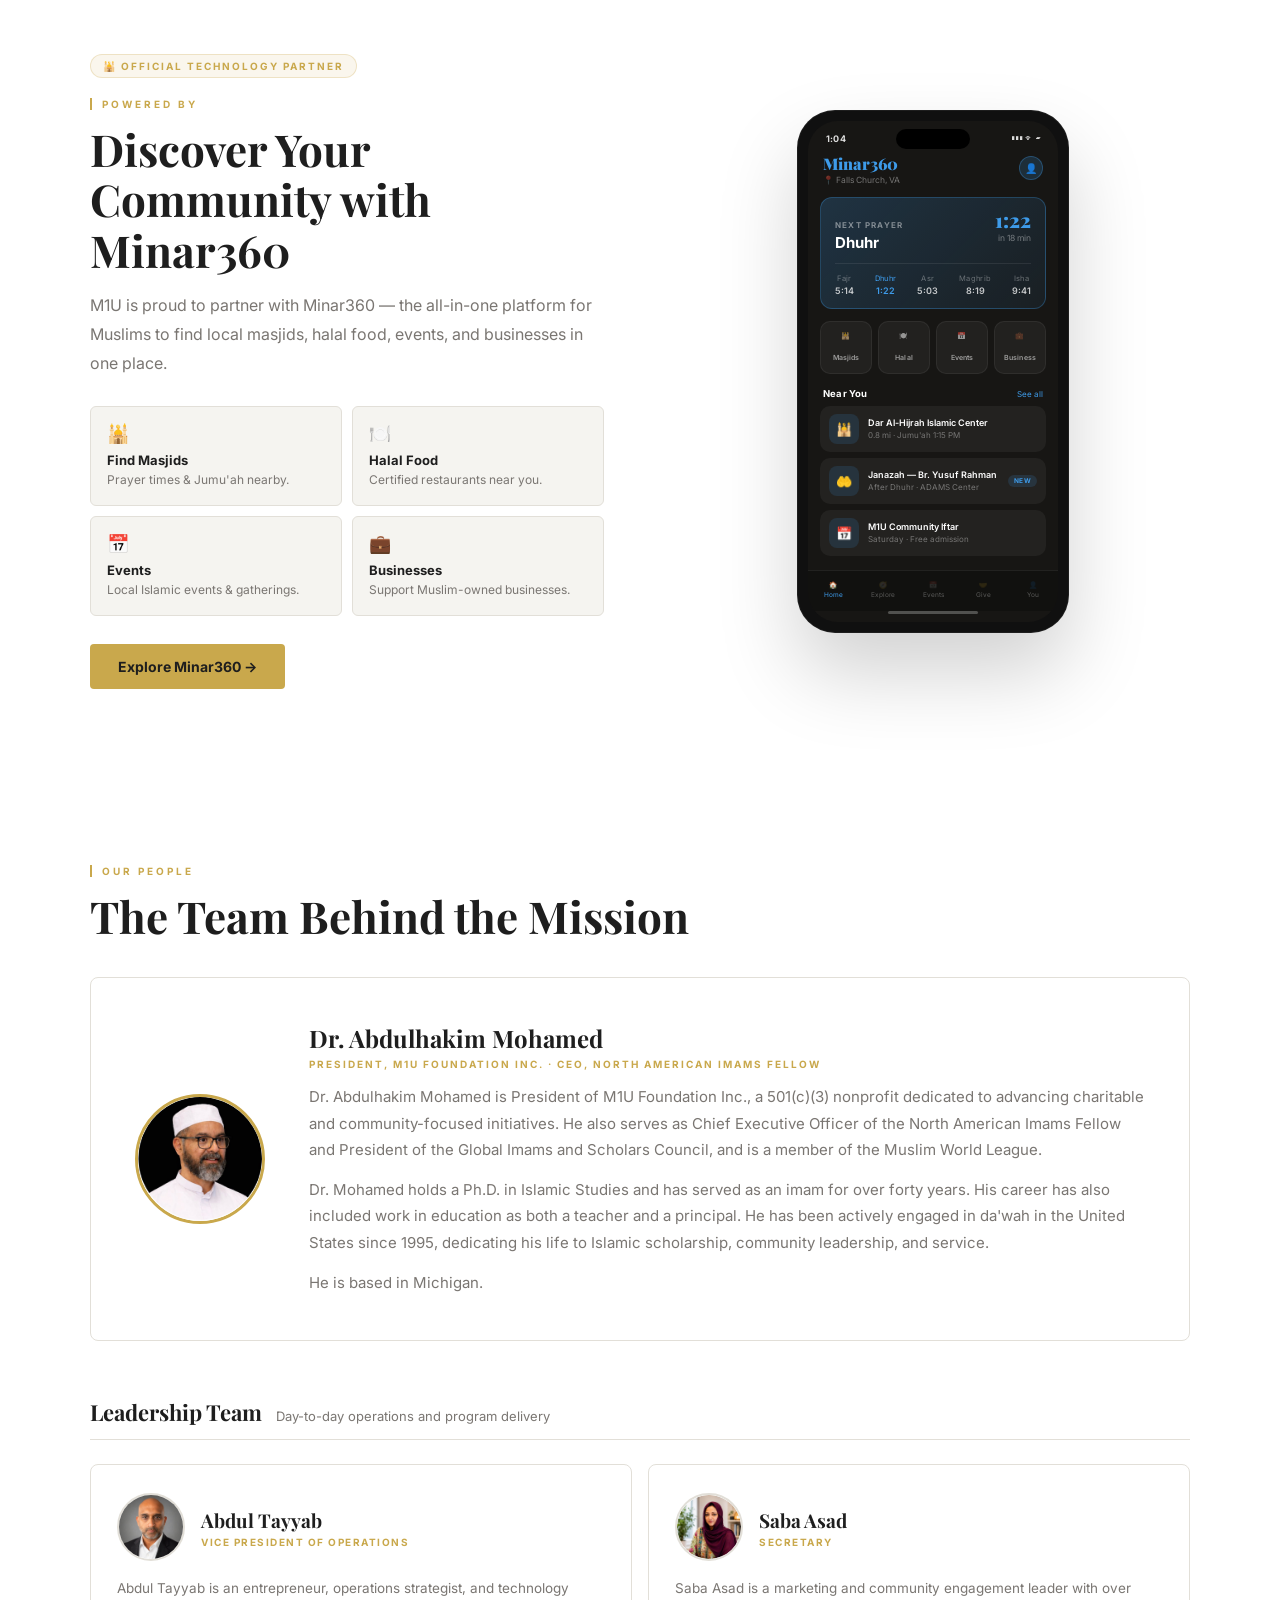
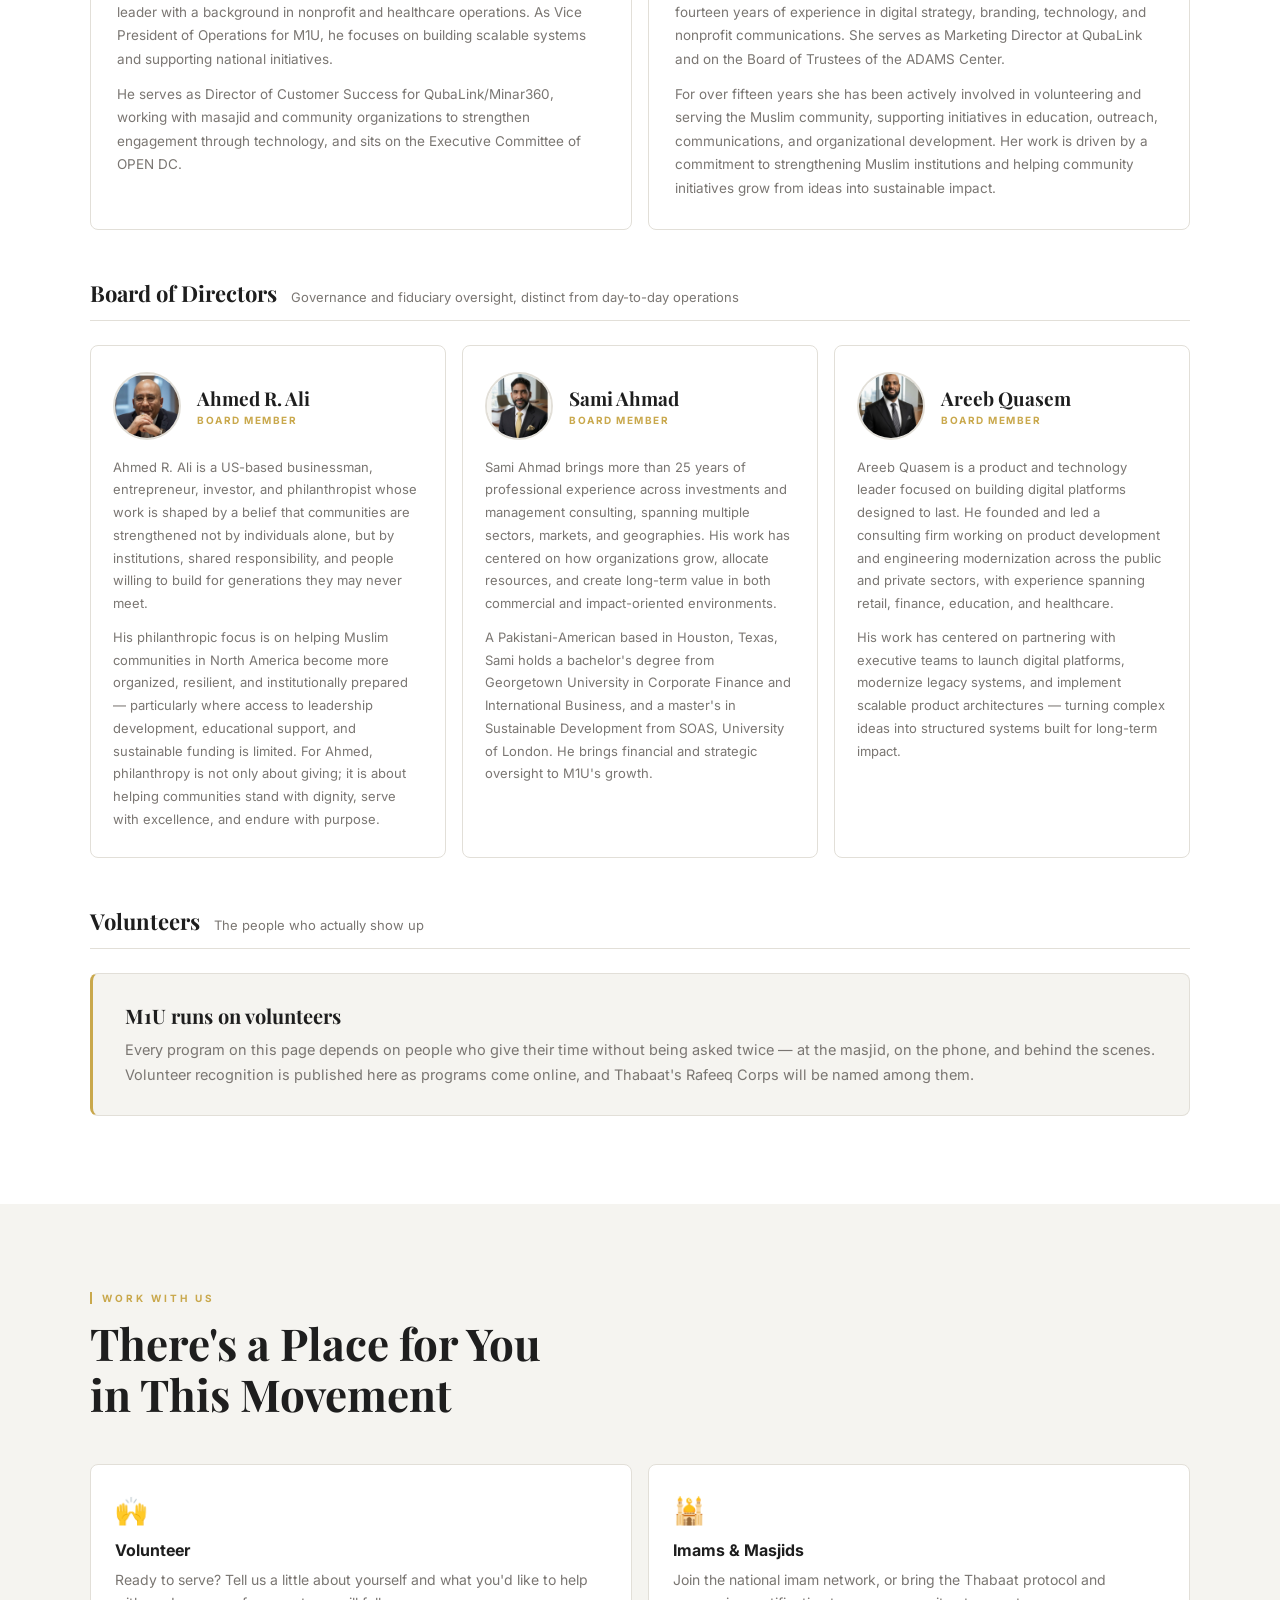
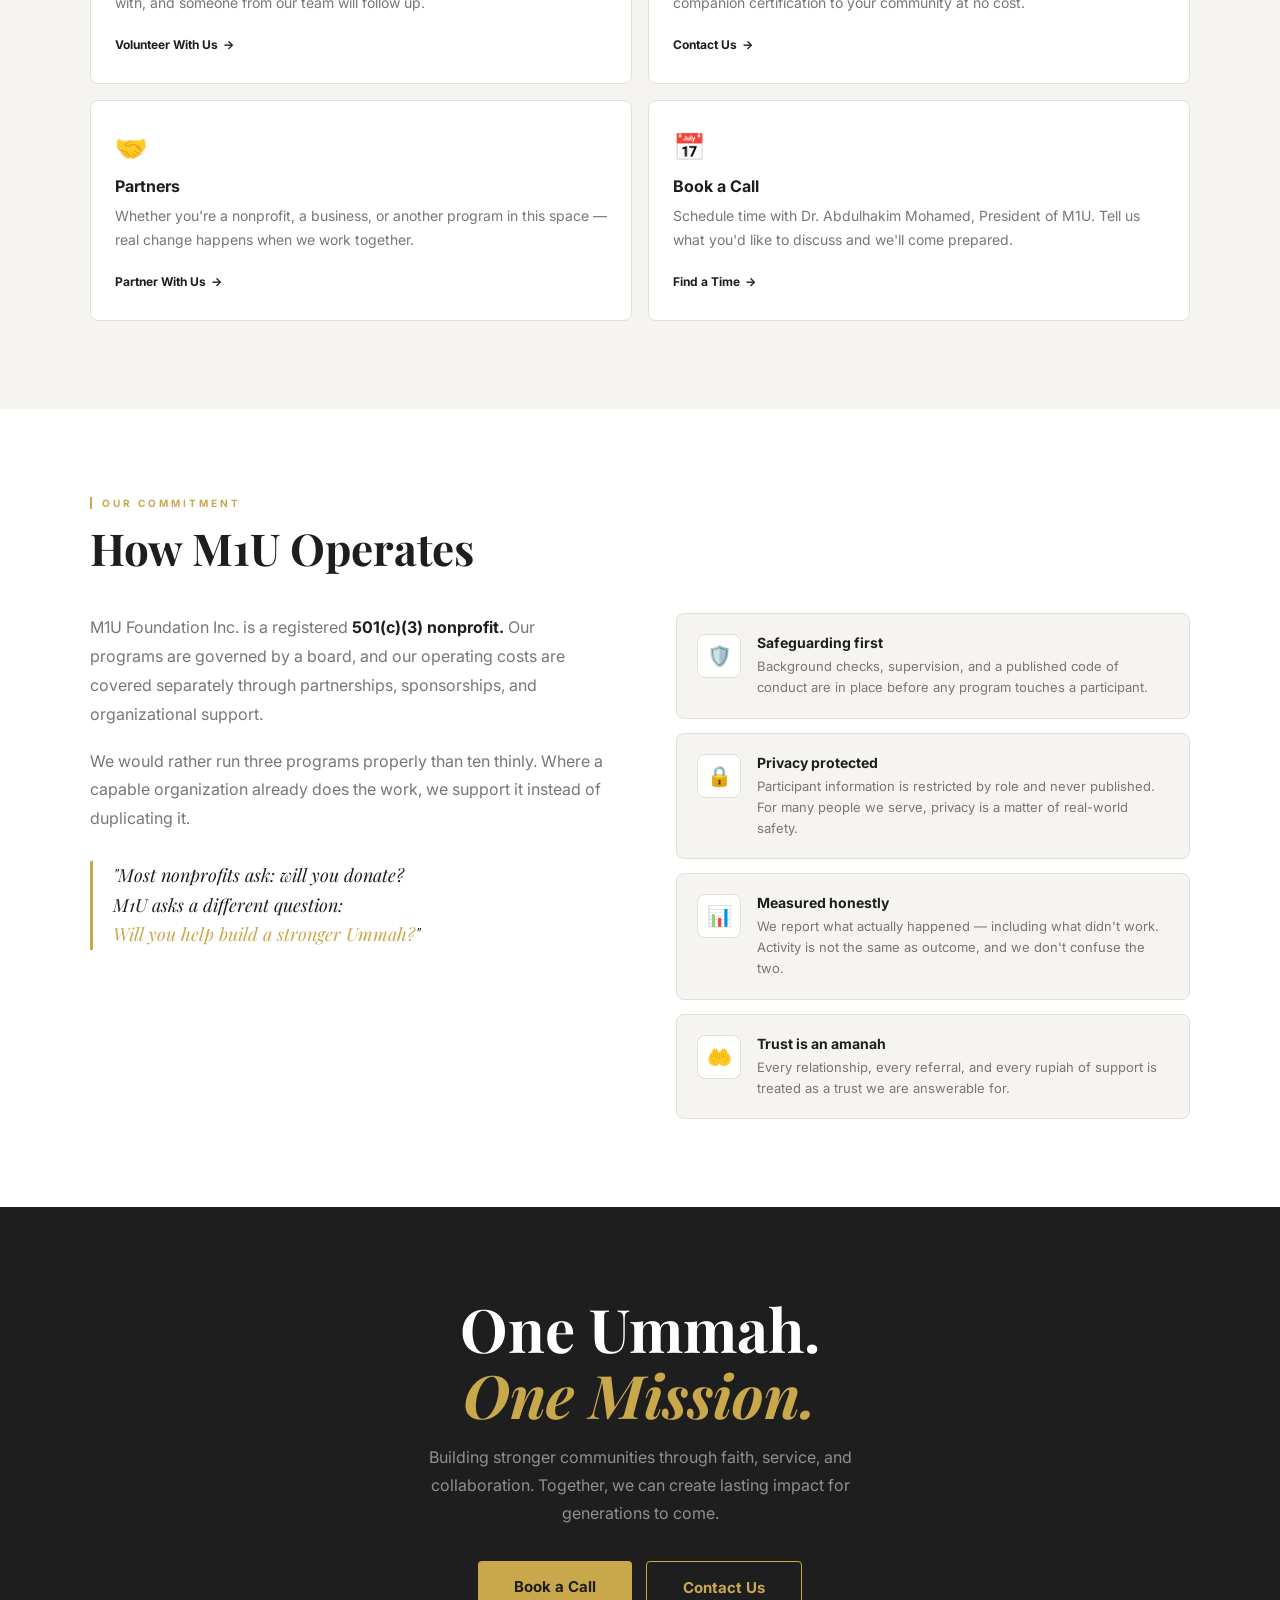
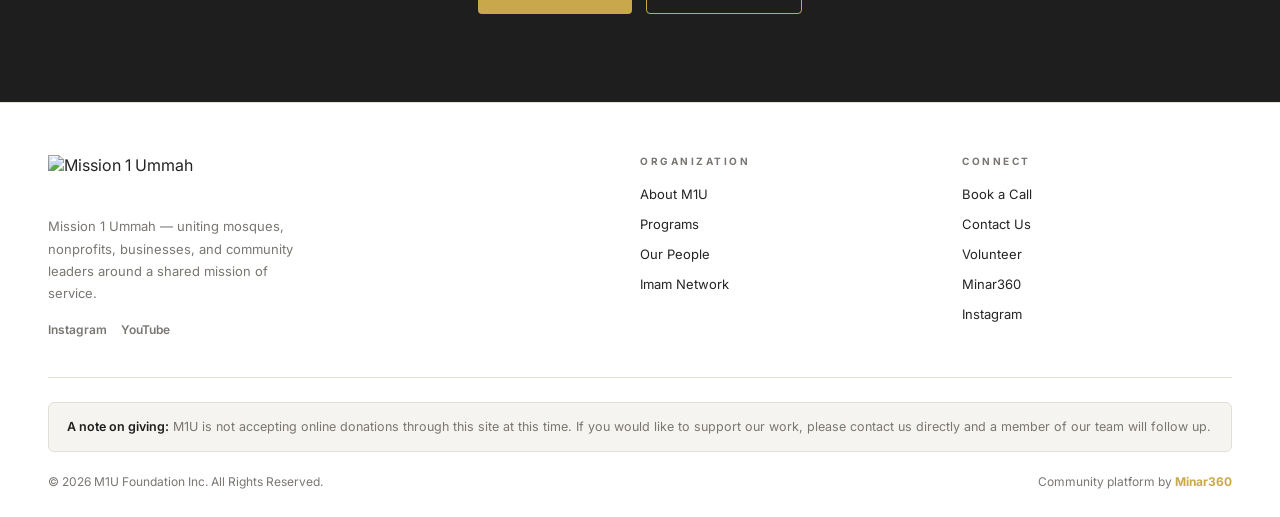
==== commit bf9f7a53: "Update index.html" ====
--- a/index.html
+++ b/index.html
@@ -50,12 +50,21 @@
   .nav-links { display: flex; gap: 30px; list-style: none; }
   .nav-links a { font-size: 13px; font-weight: 500; color: var(--text); text-decoration: none; transition: color .2s; }
   .nav-links a:hover { color: var(--gold); }
+  .nav-actions { display: flex; align-items: center; gap: 10px; }
   .nav-contact {
-    background: var(--charcoal); color: var(--white);
+    background: transparent; color: var(--text);
+    padding: 9px 16px; border-radius: 4px; border: 1px solid var(--border);
+    font-size: 13px; font-weight: 600; text-decoration: none; transition: all .2s;
+    white-space: nowrap;
+  }
+  .nav-contact:hover { border-color: var(--gold); color: var(--gold); }
+  .nav-book {
+    background: var(--gold); color: var(--charcoal);
     padding: 9px 20px; border-radius: 4px;
-    font-size: 13px; font-weight: 600; text-decoration: none; transition: background .2s;
-  }
-  .nav-contact:hover { background: var(--gold); }
+    font-size: 13px; font-weight: 700; text-decoration: none; transition: background .2s;
+    white-space: nowrap;
+  }
+  .nav-book:hover { background: var(--gold-light); }
 
   /* HERO */
   .hero {
@@ -630,6 +639,8 @@
   @media (max-width: 768px) {
     nav { padding: 0 20px; }
     .nav-links { display: none; }
+    .nav-contact { display: none; }
+    .nav-book { padding: 8px 16px; font-size: 12.5px; }
     .hero-content { padding: 0 24px; }
     .hero-actions { gap: 10px; }
     .btn-white, .btn-outline-white { padding: 12px 20px; font-size: 13px; }
@@ -696,7 +707,10 @@
     <li><a href="#network">Network</a></li>
     <li><a href="#people">Our People</a></li>
   </ul>
-  <a href="mailto:abdul@m1u.org" class="nav-contact">Contact Us</a>
+  <div class="nav-actions">
+    <a href="mailto:abdul@m1u.org" class="nav-contact">Contact</a>
+    <a href="https://api.leadconnectorhq.com/widget/booking/LVYJrkjv1Ys4p30dEjZr" class="nav-book" target="_blank" rel="noopener">Book a Call</a>
+  </div>
 </nav>
 
 <!-- HERO -->
@@ -713,7 +727,7 @@
     <p class="hero-sub">M1U Foundation unites individuals, organizations, businesses, and community leaders around a shared mission — to give, serve, and create lasting impact.</p>
     <div class="hero-actions">
       <a href="#thabaat" class="btn-white">Our Core Program</a>
-      <a href="#about" class="btn-outline-white">About M1U</a>
+      <a href="https://api.leadconnectorhq.com/widget/booking/LVYJrkjv1Ys4p30dEjZr" class="btn-outline-white" target="_blank" rel="noopener">Book a Call</a>
     </div>
   </div>
 </section>
@@ -1307,8 +1321,8 @@
     <h2>One Ummah.<br><em>One Mission.</em></h2>
     <p>Building stronger communities through faith, service, and collaboration. Together, we can create lasting impact for generations to come.</p>
     <div class="closing-actions">
-      <a href="mailto:abdul@m1u.org" class="btn-gold-lg">Contact Us</a>
-      <a href="#thabaat" class="btn-ghost-lg">Learn About Thabaat</a>
+      <a href="https://api.leadconnectorhq.com/widget/booking/LVYJrkjv1Ys4p30dEjZr" class="btn-gold-lg" target="_blank" rel="noopener">Book a Call</a>
+      <a href="mailto:abdul@m1u.org" class="btn-ghost-lg">Contact Us</a>
     </div>
   </div>
 </section>
@@ -1336,6 +1350,7 @@
     <div class="f-col">
       <h4>Connect</h4>
       <ul>
+        <li><a href="https://api.leadconnectorhq.com/widget/booking/LVYJrkjv1Ys4p30dEjZr" target="_blank" rel="noopener">Book a Call</a></li>
         <li><a href="mailto:abdul@m1u.org">Contact Us</a></li>
         <li><a href="https://form.jotform.com/262165355132048" target="_blank" rel="noopener">Volunteer</a></li>
         <li><a href="https://minar360.com">Minar360</a></li>
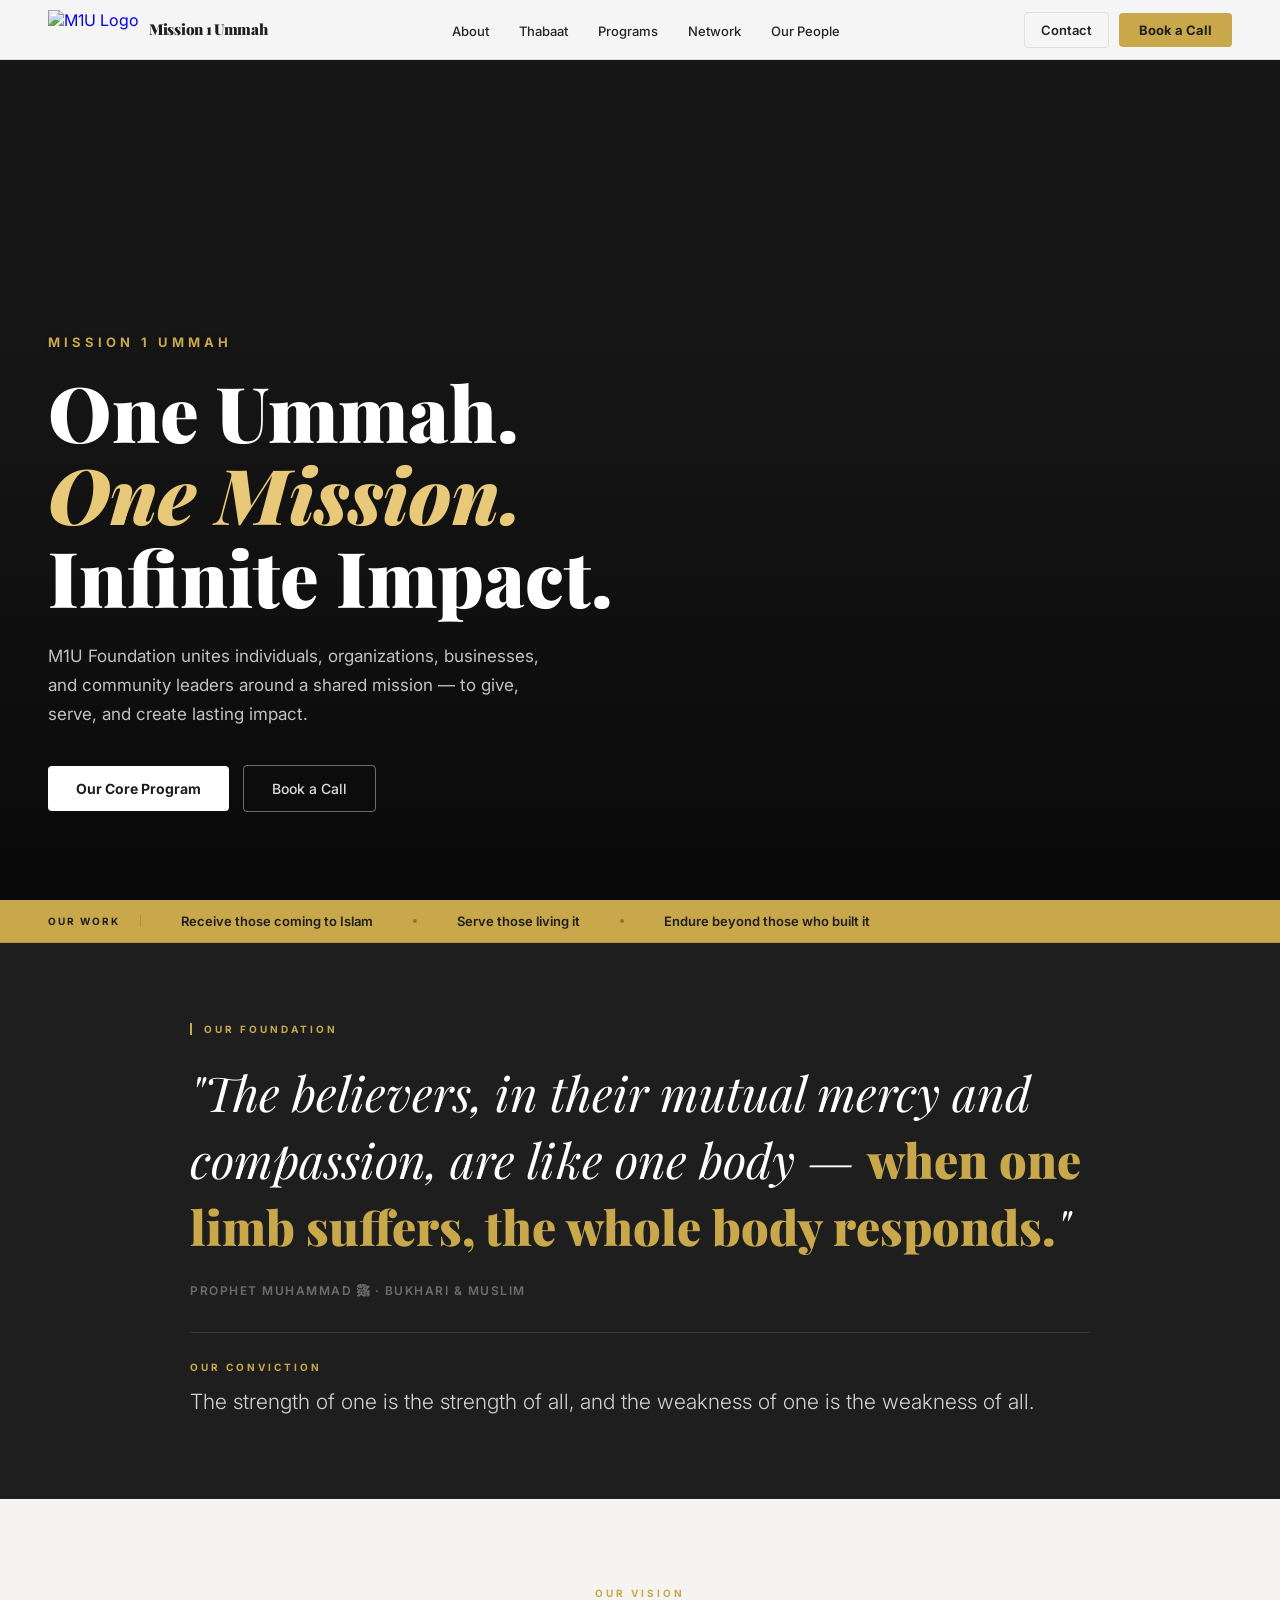
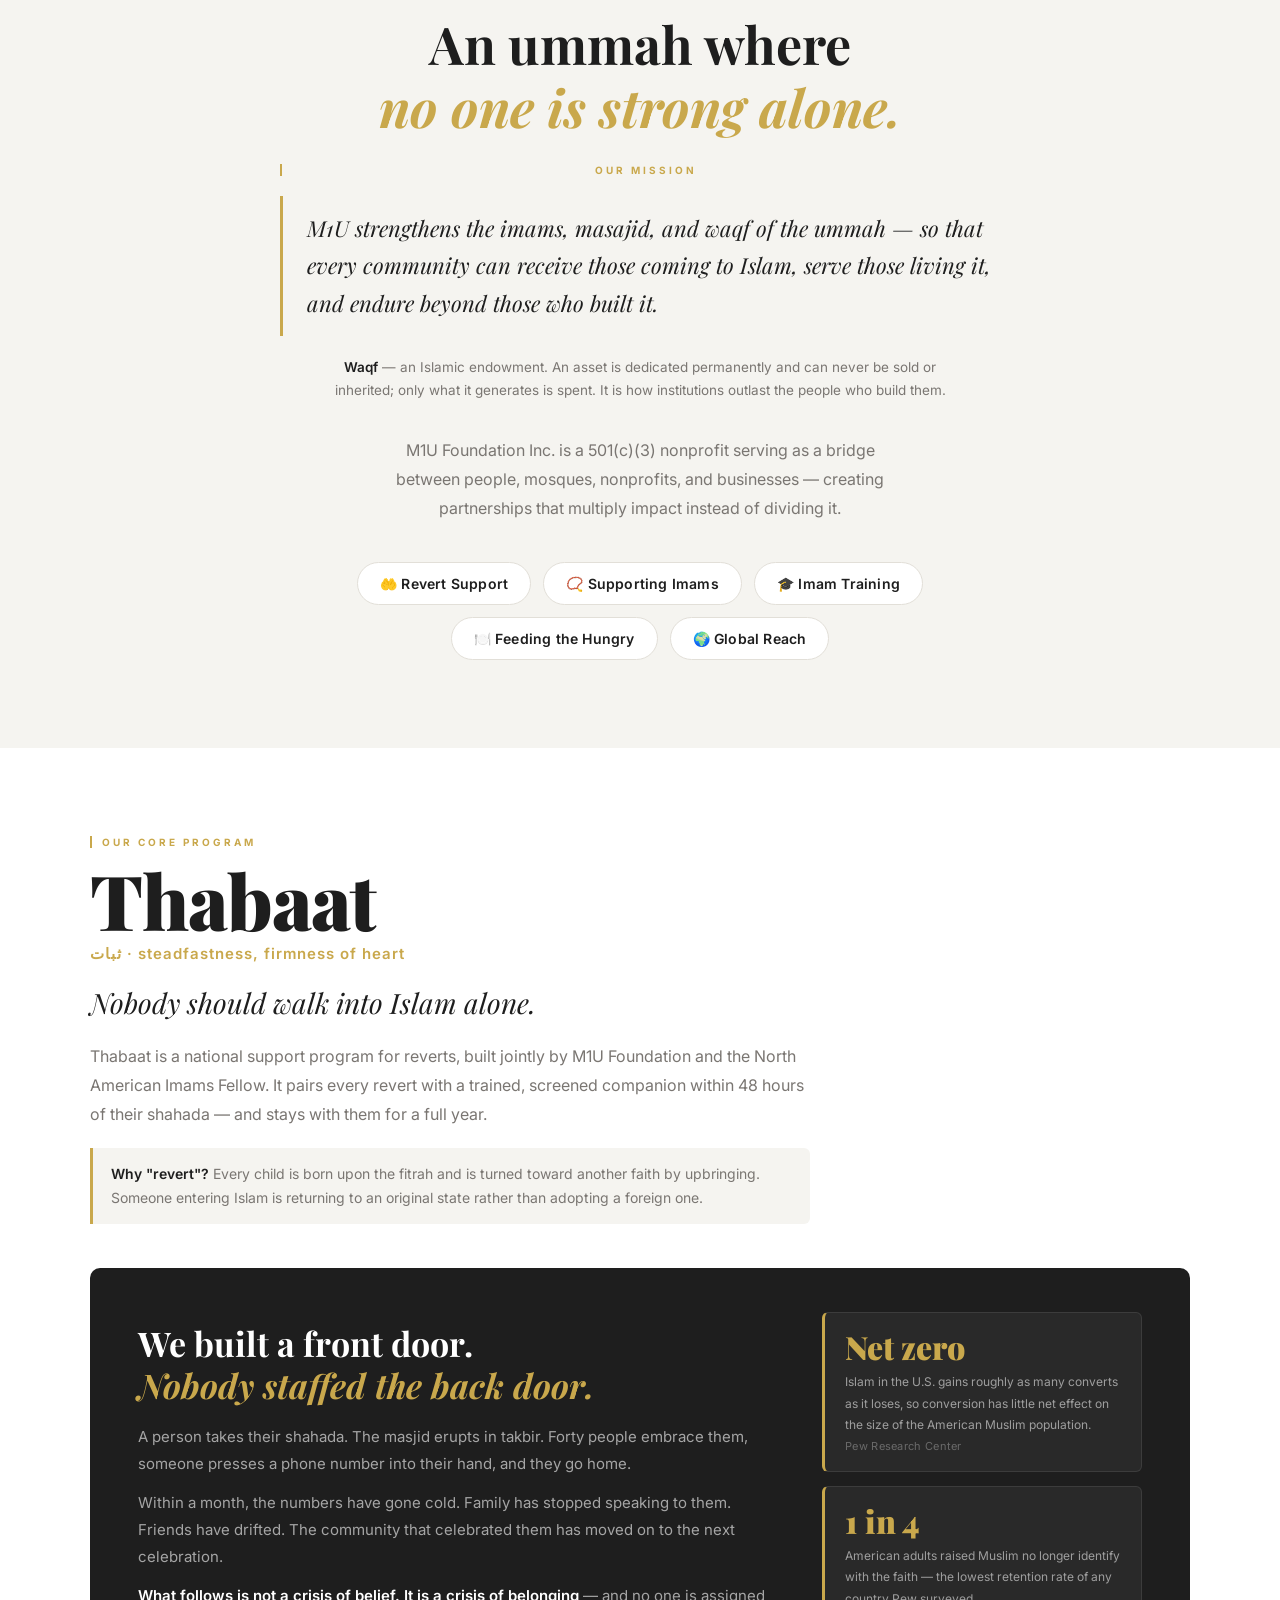
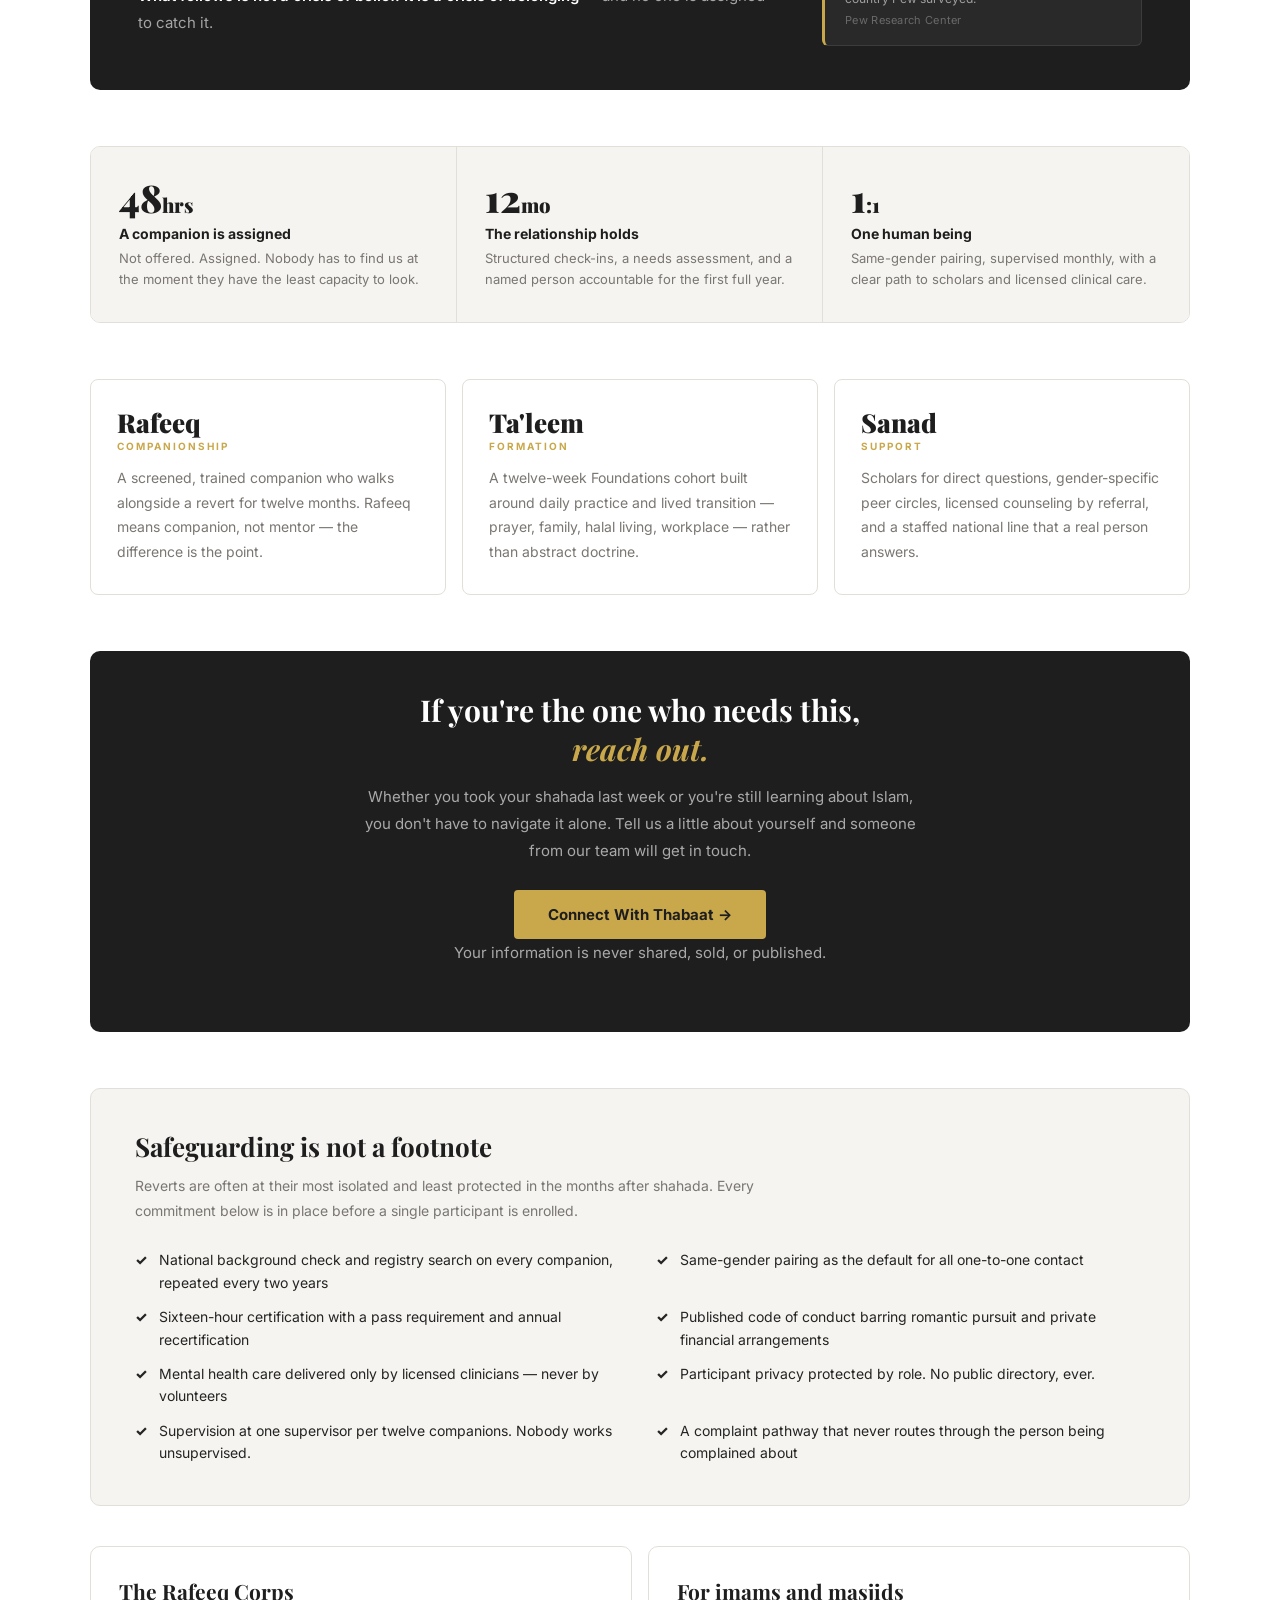
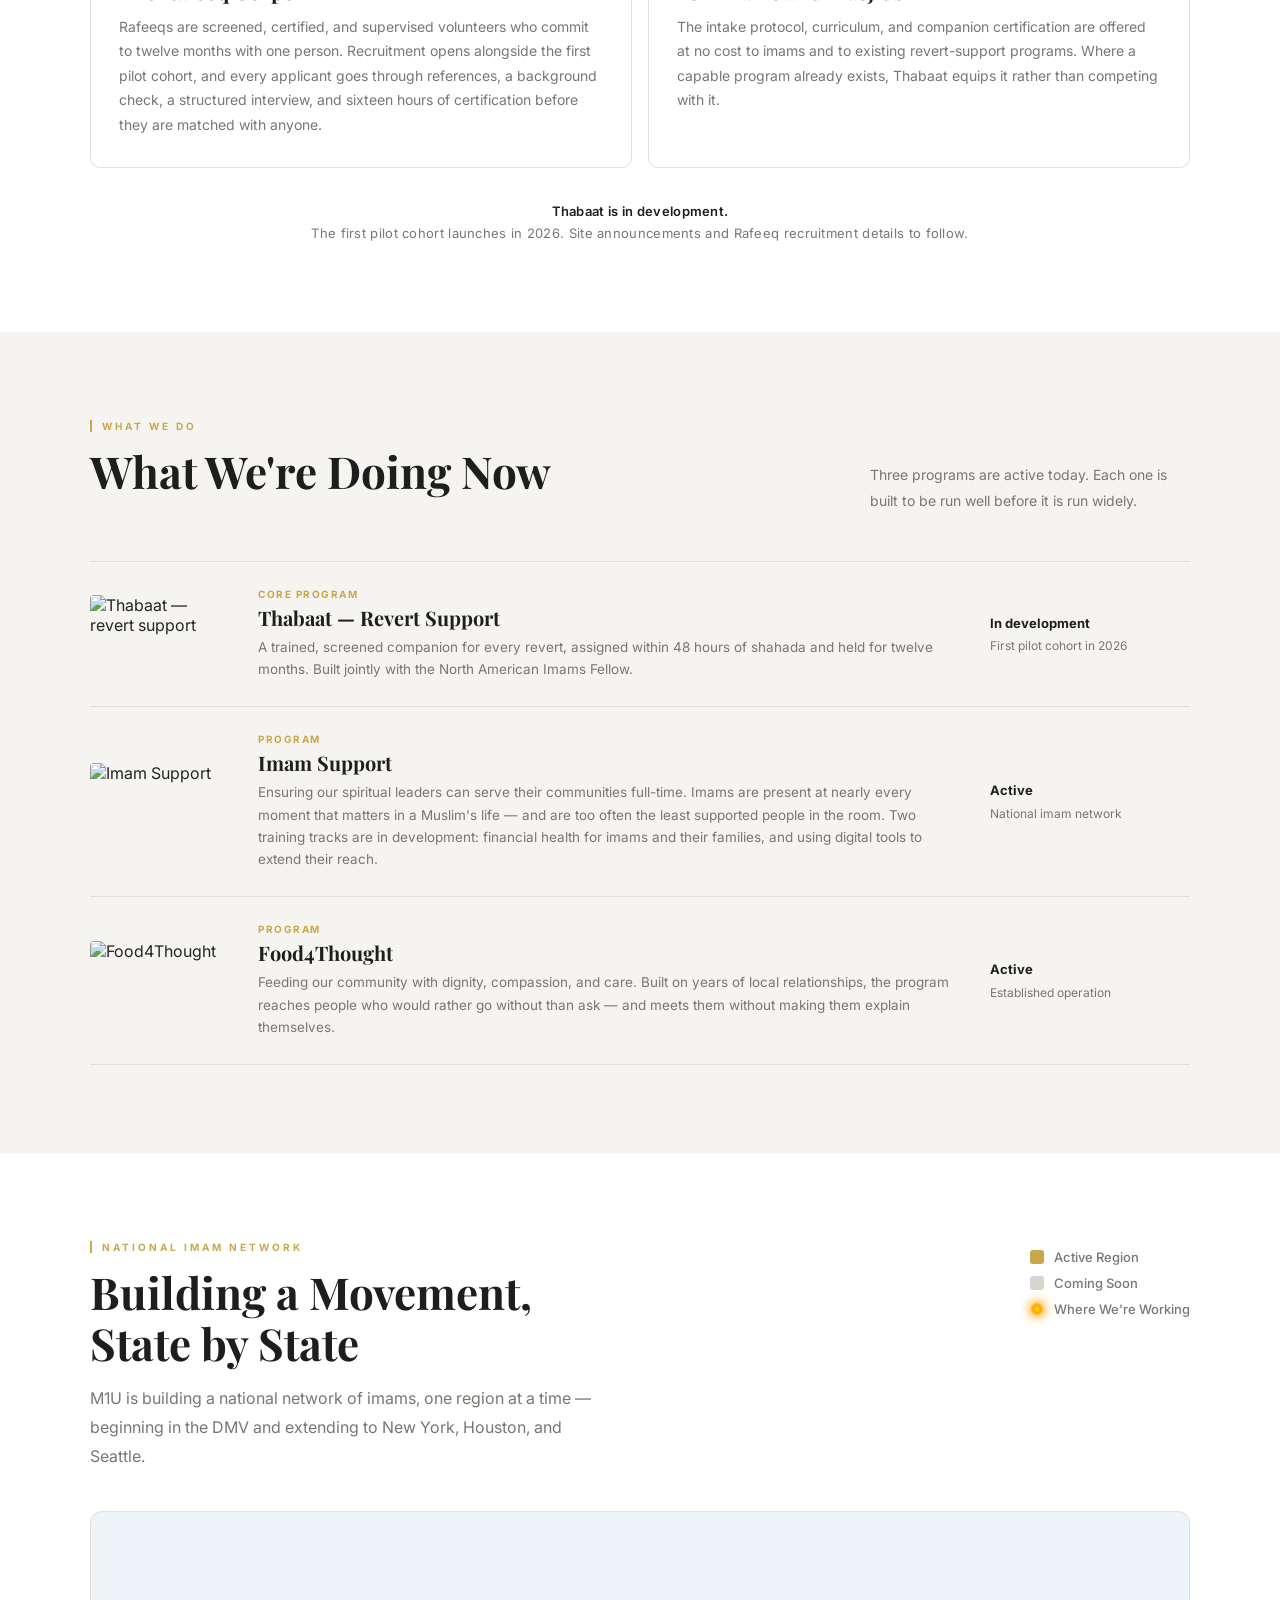
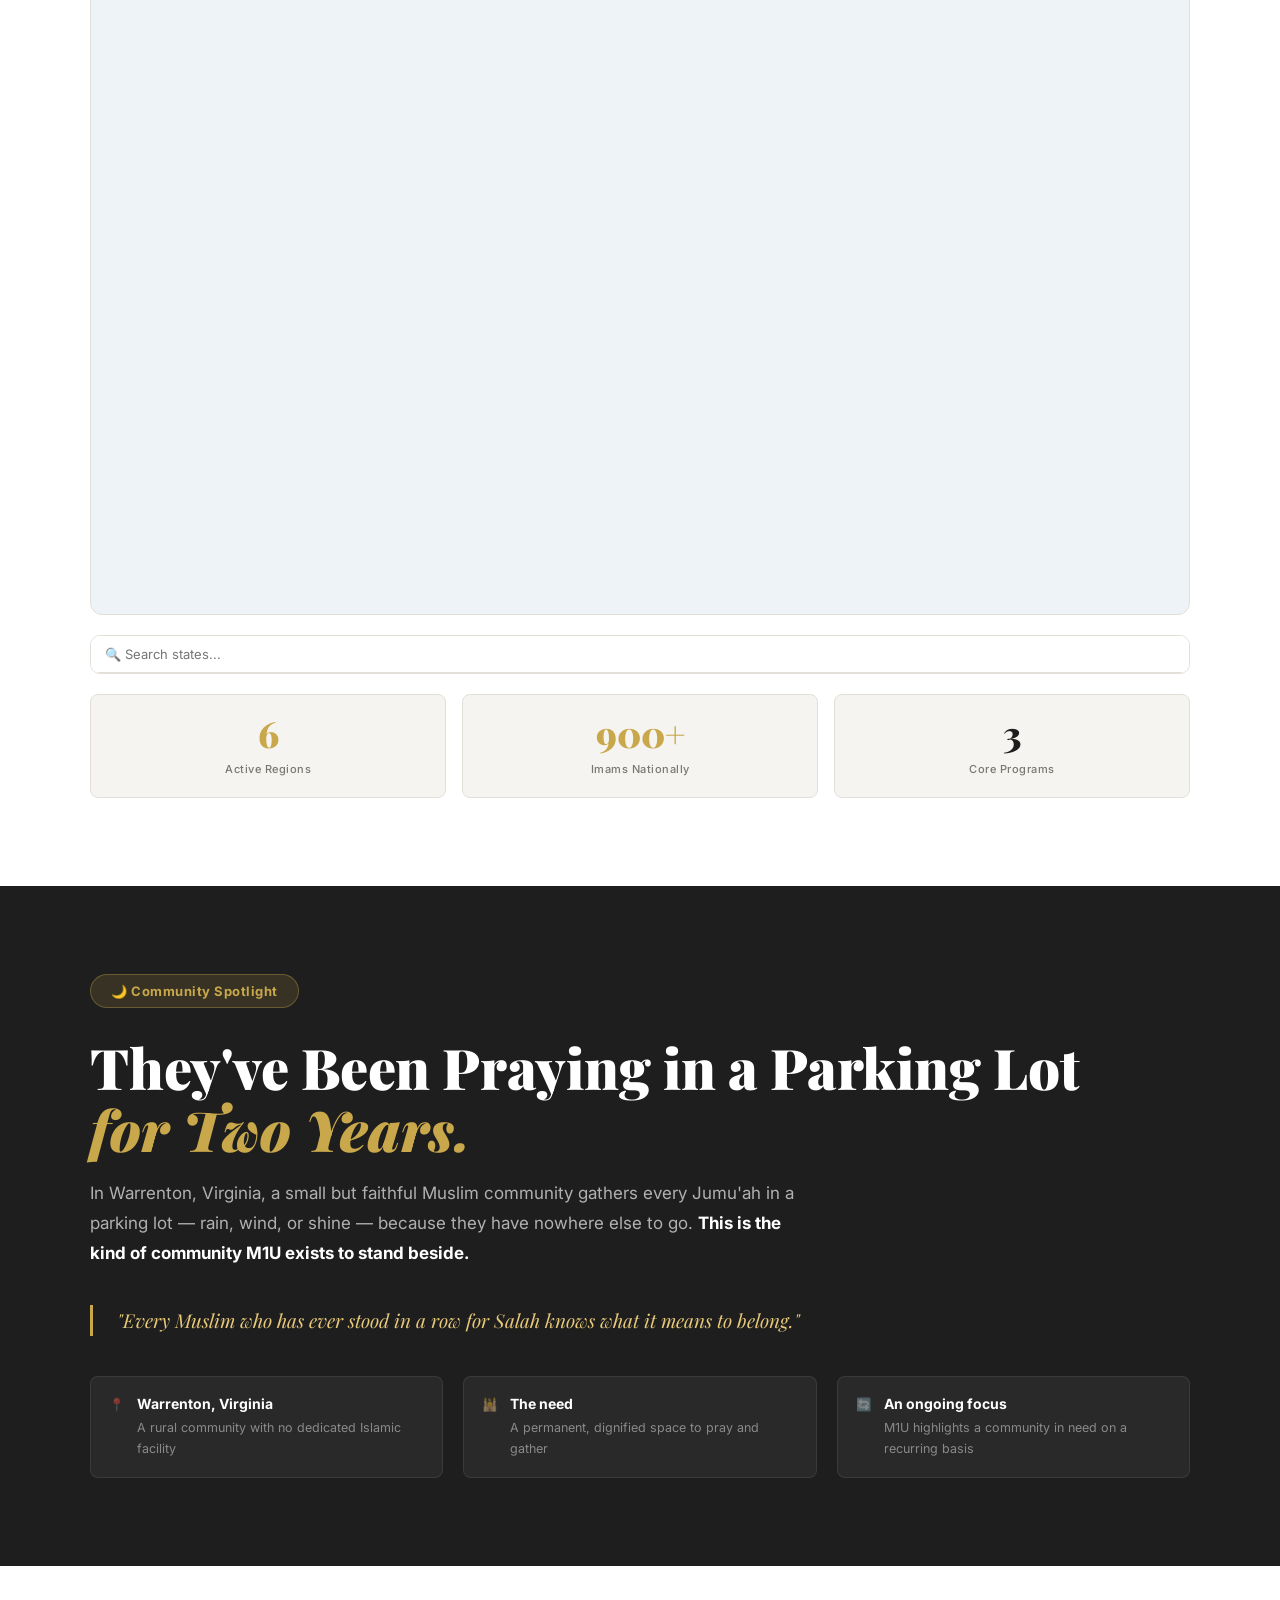
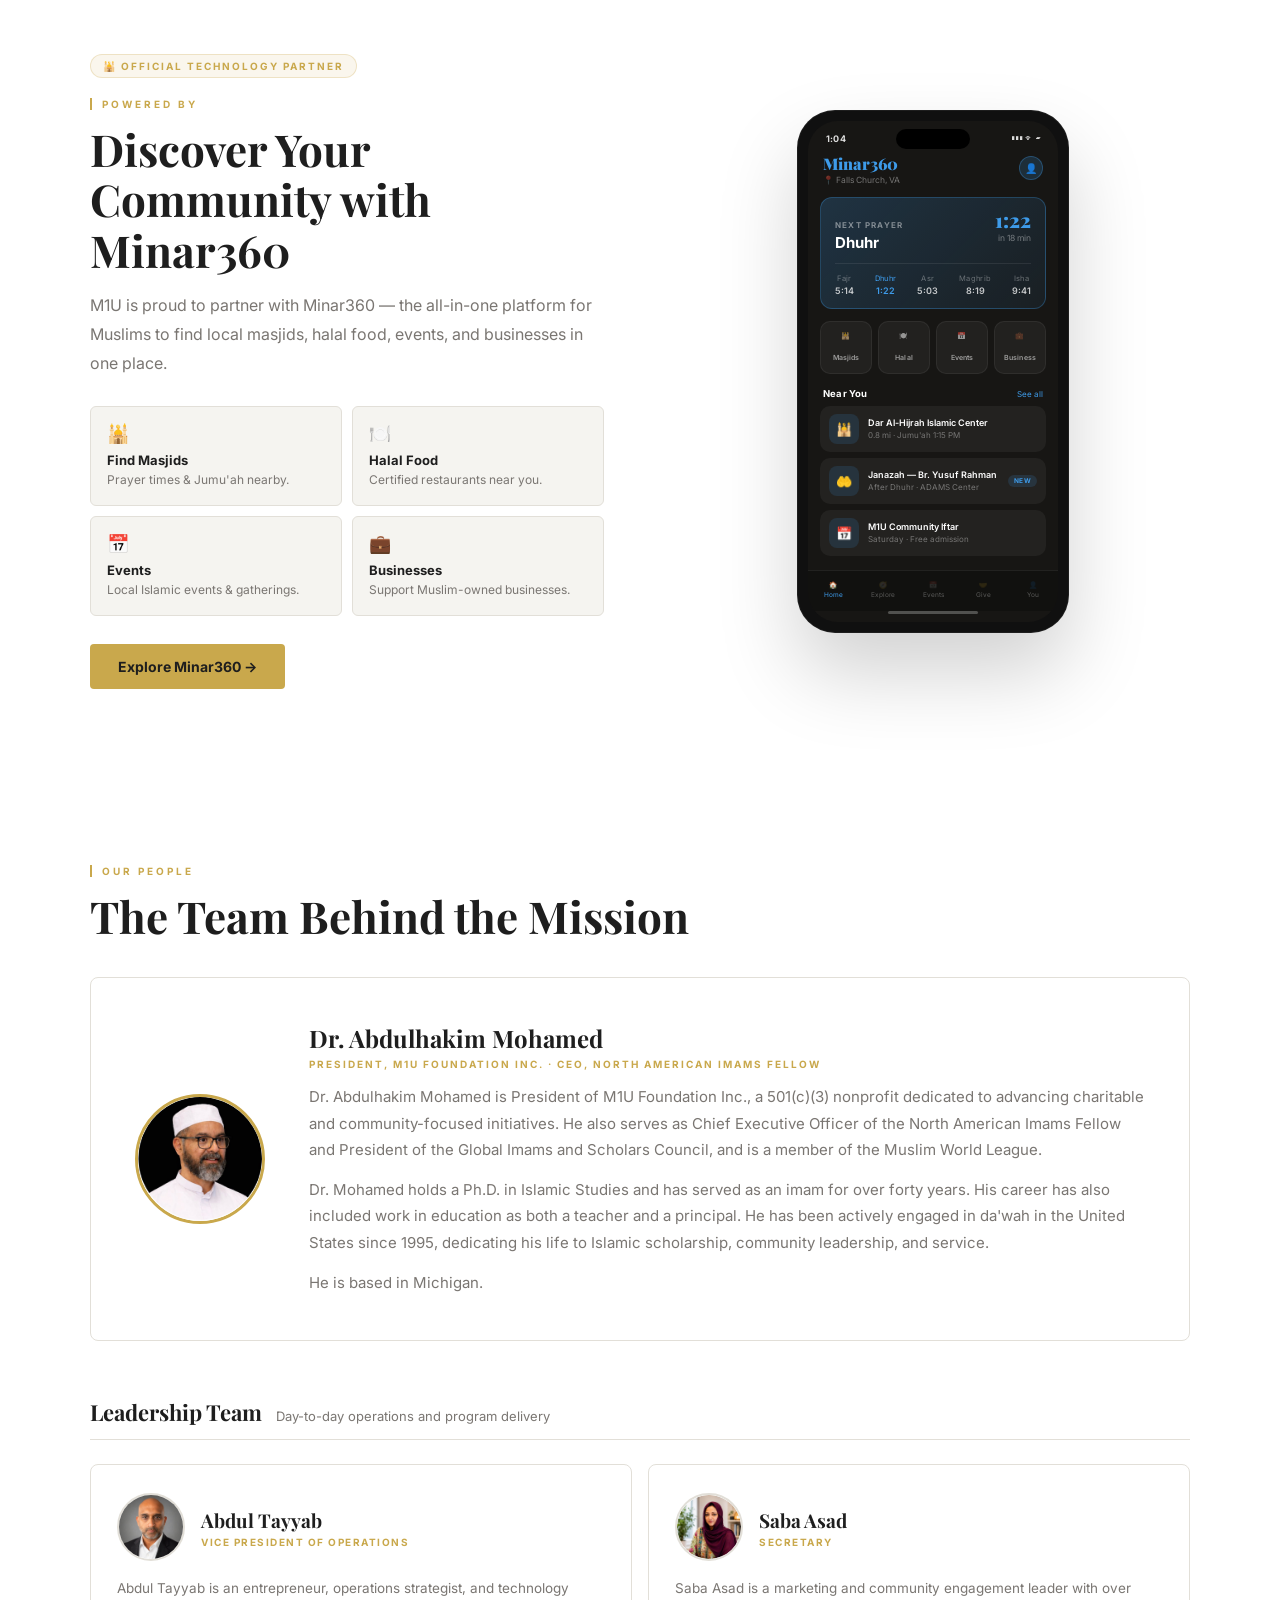
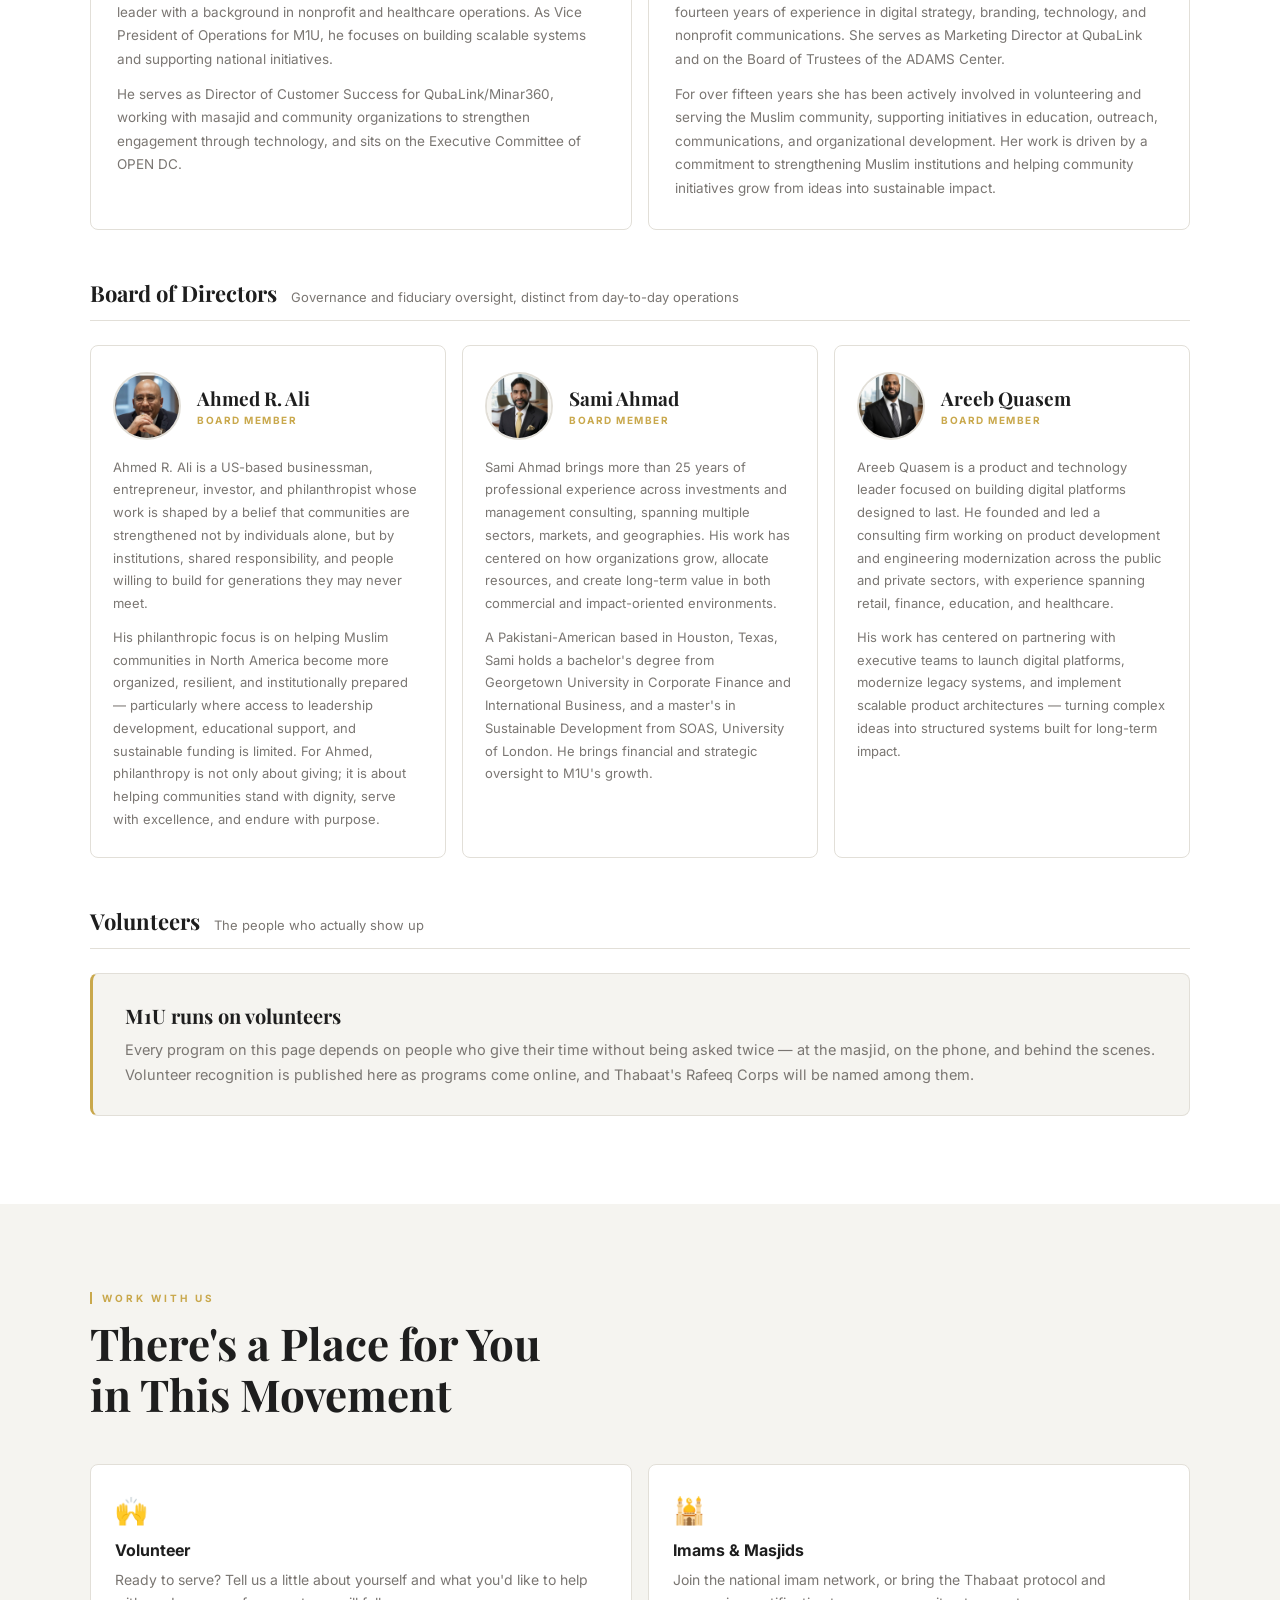
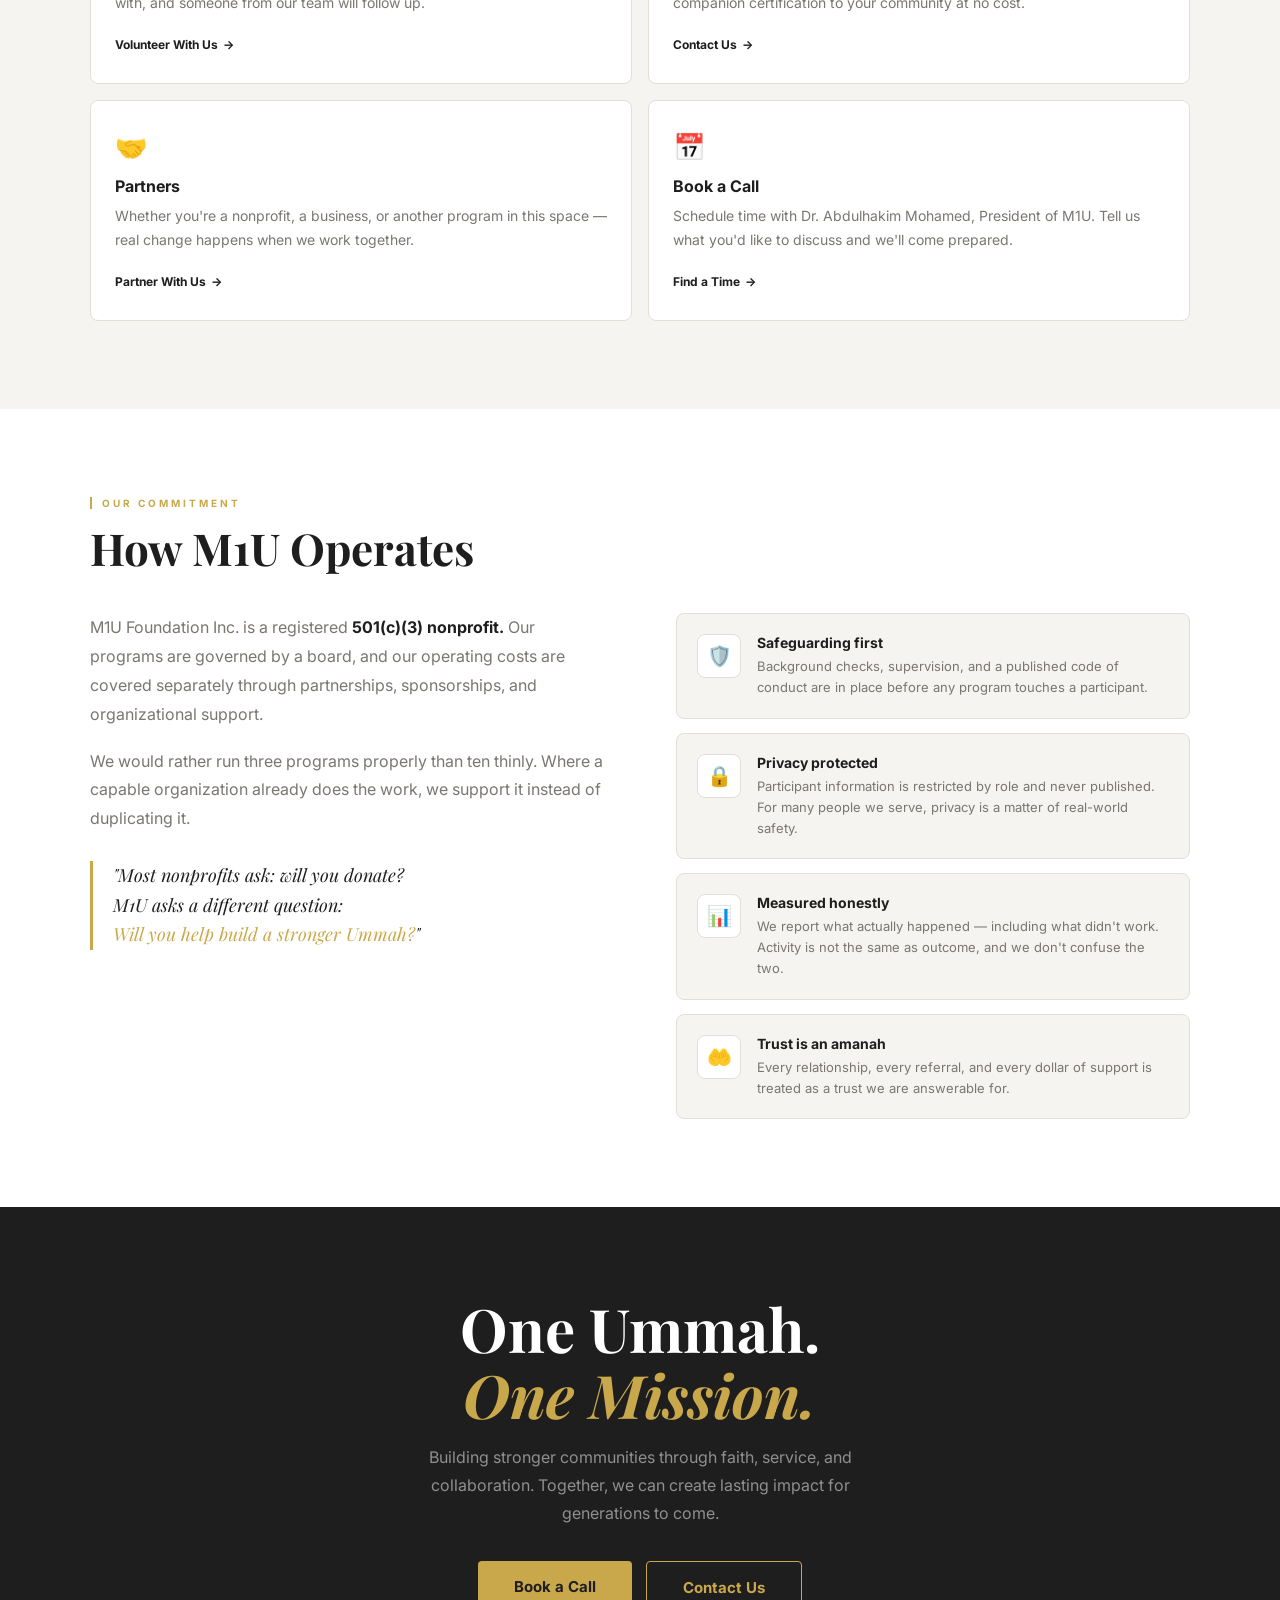
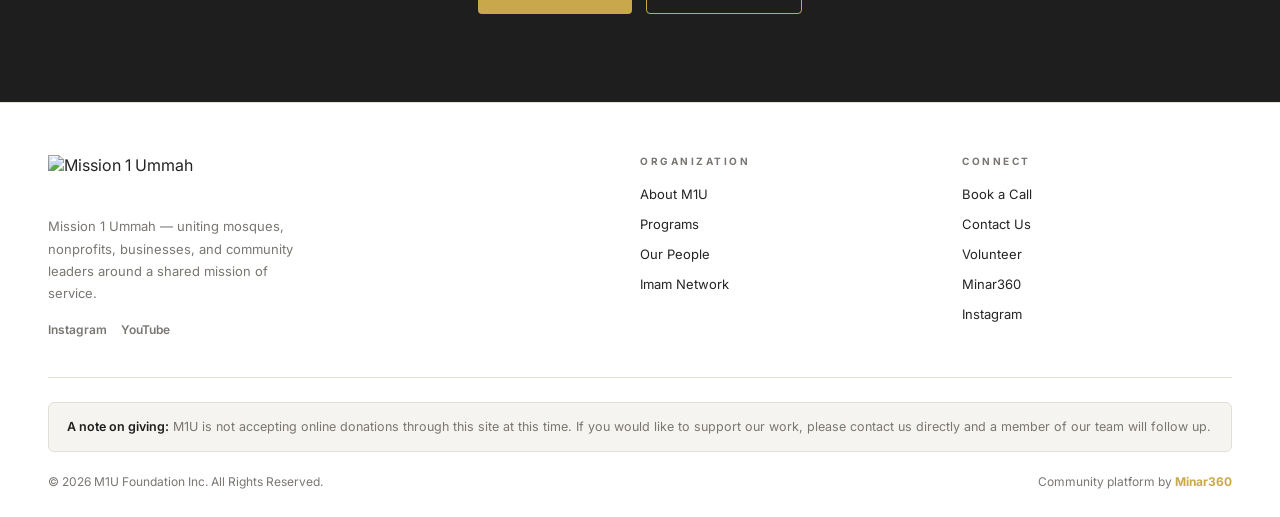
==== commit 3043204a: "Update index.html" ====
--- a/index.html
+++ b/index.html
@@ -709,7 +709,7 @@
   </ul>
   <div class="nav-actions">
     <a href="mailto:abdul@m1u.org" class="nav-contact">Contact</a>
-    <a href="https://api.leadconnectorhq.com/widget/booking/LVYJrkjv1Ys4p30dEjZr" class="nav-book" target="_blank" rel="noopener">Book a Call</a>
+    <a href="https://book.m1u.org" class="nav-book" target="_blank" rel="noopener">Book a Call</a>
   </div>
 </nav>
 
@@ -727,7 +727,7 @@
     <p class="hero-sub">M1U Foundation unites individuals, organizations, businesses, and community leaders around a shared mission — to give, serve, and create lasting impact.</p>
     <div class="hero-actions">
       <a href="#thabaat" class="btn-white">Our Core Program</a>
-      <a href="https://api.leadconnectorhq.com/widget/booking/LVYJrkjv1Ys4p30dEjZr" class="btn-outline-white" target="_blank" rel="noopener">Book a Call</a>
+      <a href="https://book.m1u.org" class="btn-outline-white" target="_blank" rel="noopener">Book a Call</a>
     </div>
   </div>
 </section>
@@ -1262,7 +1262,7 @@
         <span class="work-icon">📅</span>
         <h3>Book a Call</h3>
         <p>Schedule time with Dr. Abdulhakim Mohamed, President of M1U. Tell us what you'd like to discuss and we'll come prepared.</p>
-        <a href="https://api.leadconnectorhq.com/widget/booking/LVYJrkjv1Ys4p30dEjZr" class="work-link" target="_blank" rel="noopener">Find a Time</a>
+        <a href="https://book.m1u.org" class="work-link" target="_blank" rel="noopener">Find a Time</a>
       </div>
     </div>
   </div>
@@ -1307,7 +1307,7 @@
           <div class="acct-icon">🤲</div>
           <div>
             <h4>Trust is an amanah</h4>
-            <p>Every relationship, every referral, and every rupiah of support is treated as a trust we are answerable for.</p>
+            <p>Every relationship, every referral, and every dollar of support is treated as a trust we are answerable for.</p>
           </div>
         </div>
       </div>
@@ -1321,7 +1321,7 @@
     <h2>One Ummah.<br><em>One Mission.</em></h2>
     <p>Building stronger communities through faith, service, and collaboration. Together, we can create lasting impact for generations to come.</p>
     <div class="closing-actions">
-      <a href="https://api.leadconnectorhq.com/widget/booking/LVYJrkjv1Ys4p30dEjZr" class="btn-gold-lg" target="_blank" rel="noopener">Book a Call</a>
+      <a href="https://book.m1u.org" class="btn-gold-lg" target="_blank" rel="noopener">Book a Call</a>
       <a href="mailto:abdul@m1u.org" class="btn-ghost-lg">Contact Us</a>
     </div>
   </div>
@@ -1350,7 +1350,7 @@
     <div class="f-col">
       <h4>Connect</h4>
       <ul>
-        <li><a href="https://api.leadconnectorhq.com/widget/booking/LVYJrkjv1Ys4p30dEjZr" target="_blank" rel="noopener">Book a Call</a></li>
+        <li><a href="https://book.m1u.org" target="_blank" rel="noopener">Book a Call</a></li>
         <li><a href="mailto:abdul@m1u.org">Contact Us</a></li>
         <li><a href="https://form.jotform.com/262165355132048" target="_blank" rel="noopener">Volunteer</a></li>
         <li><a href="https://minar360.com">Minar360</a></li>
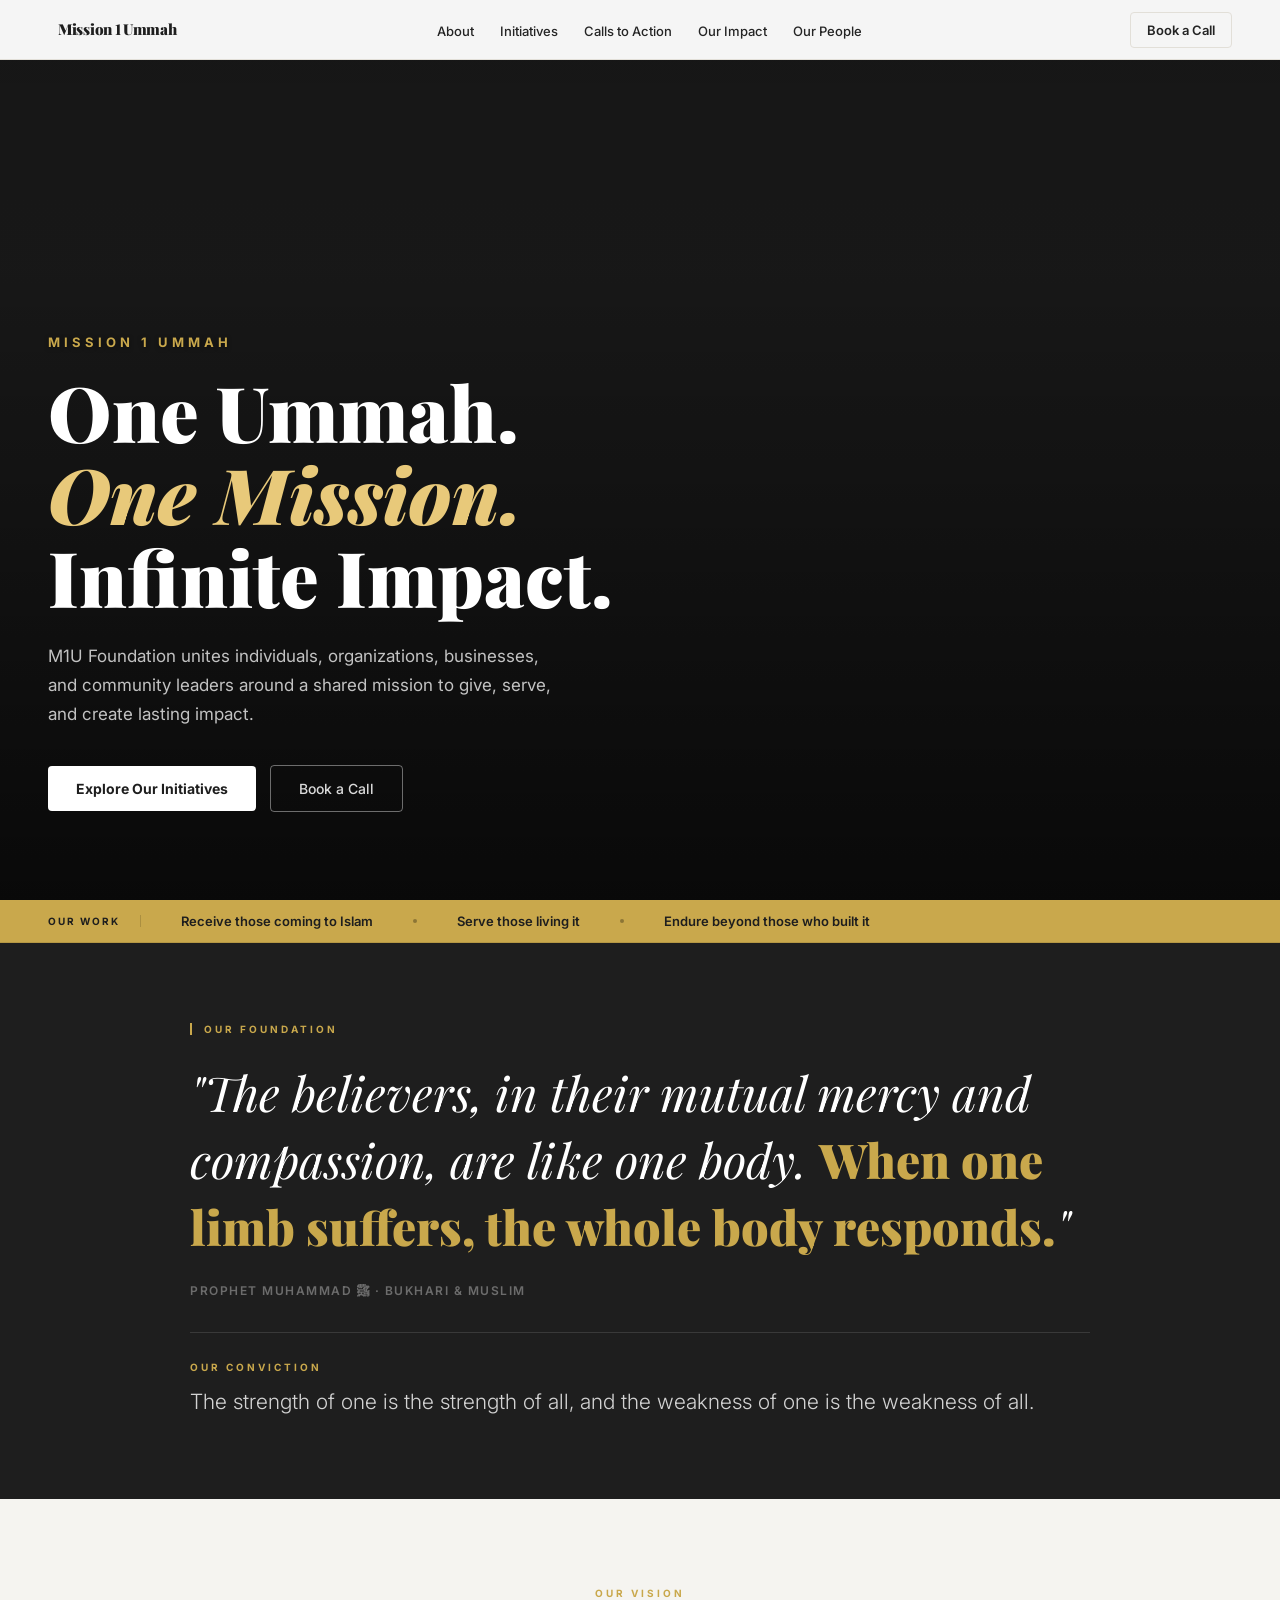
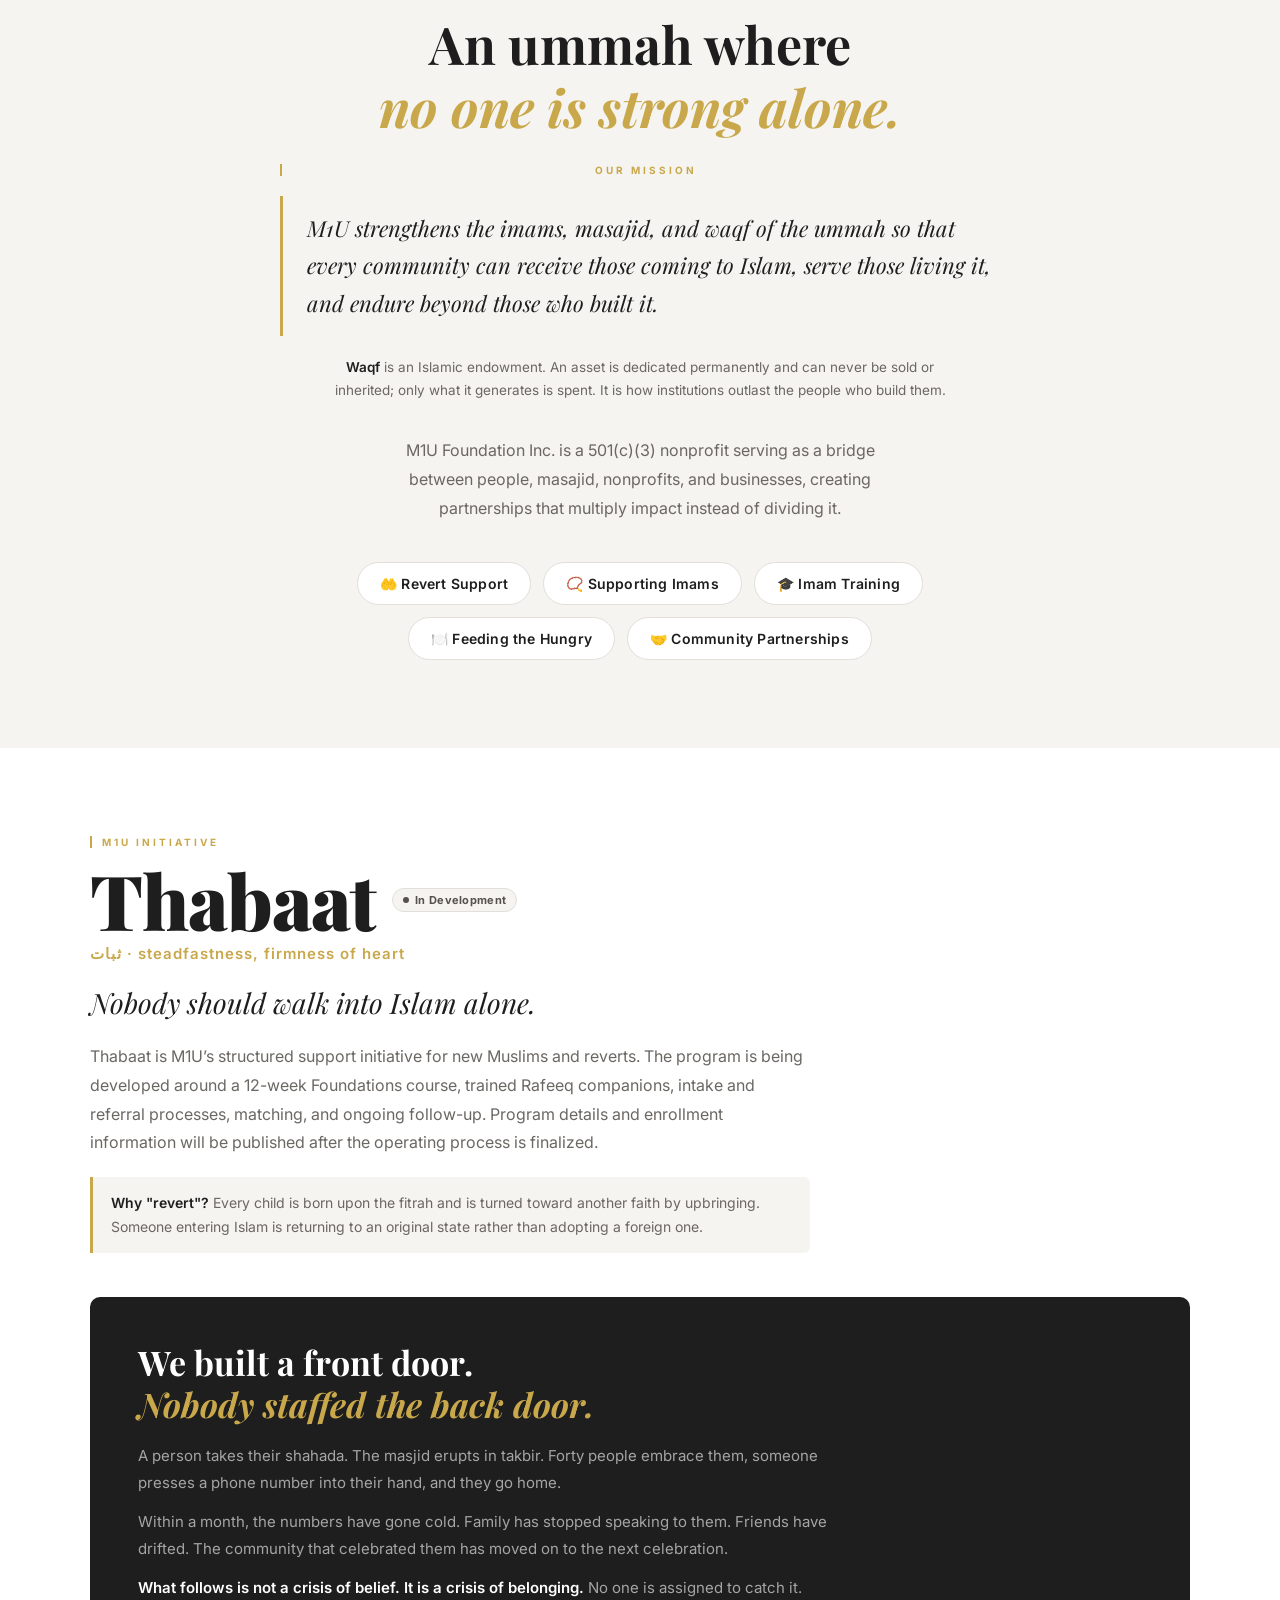
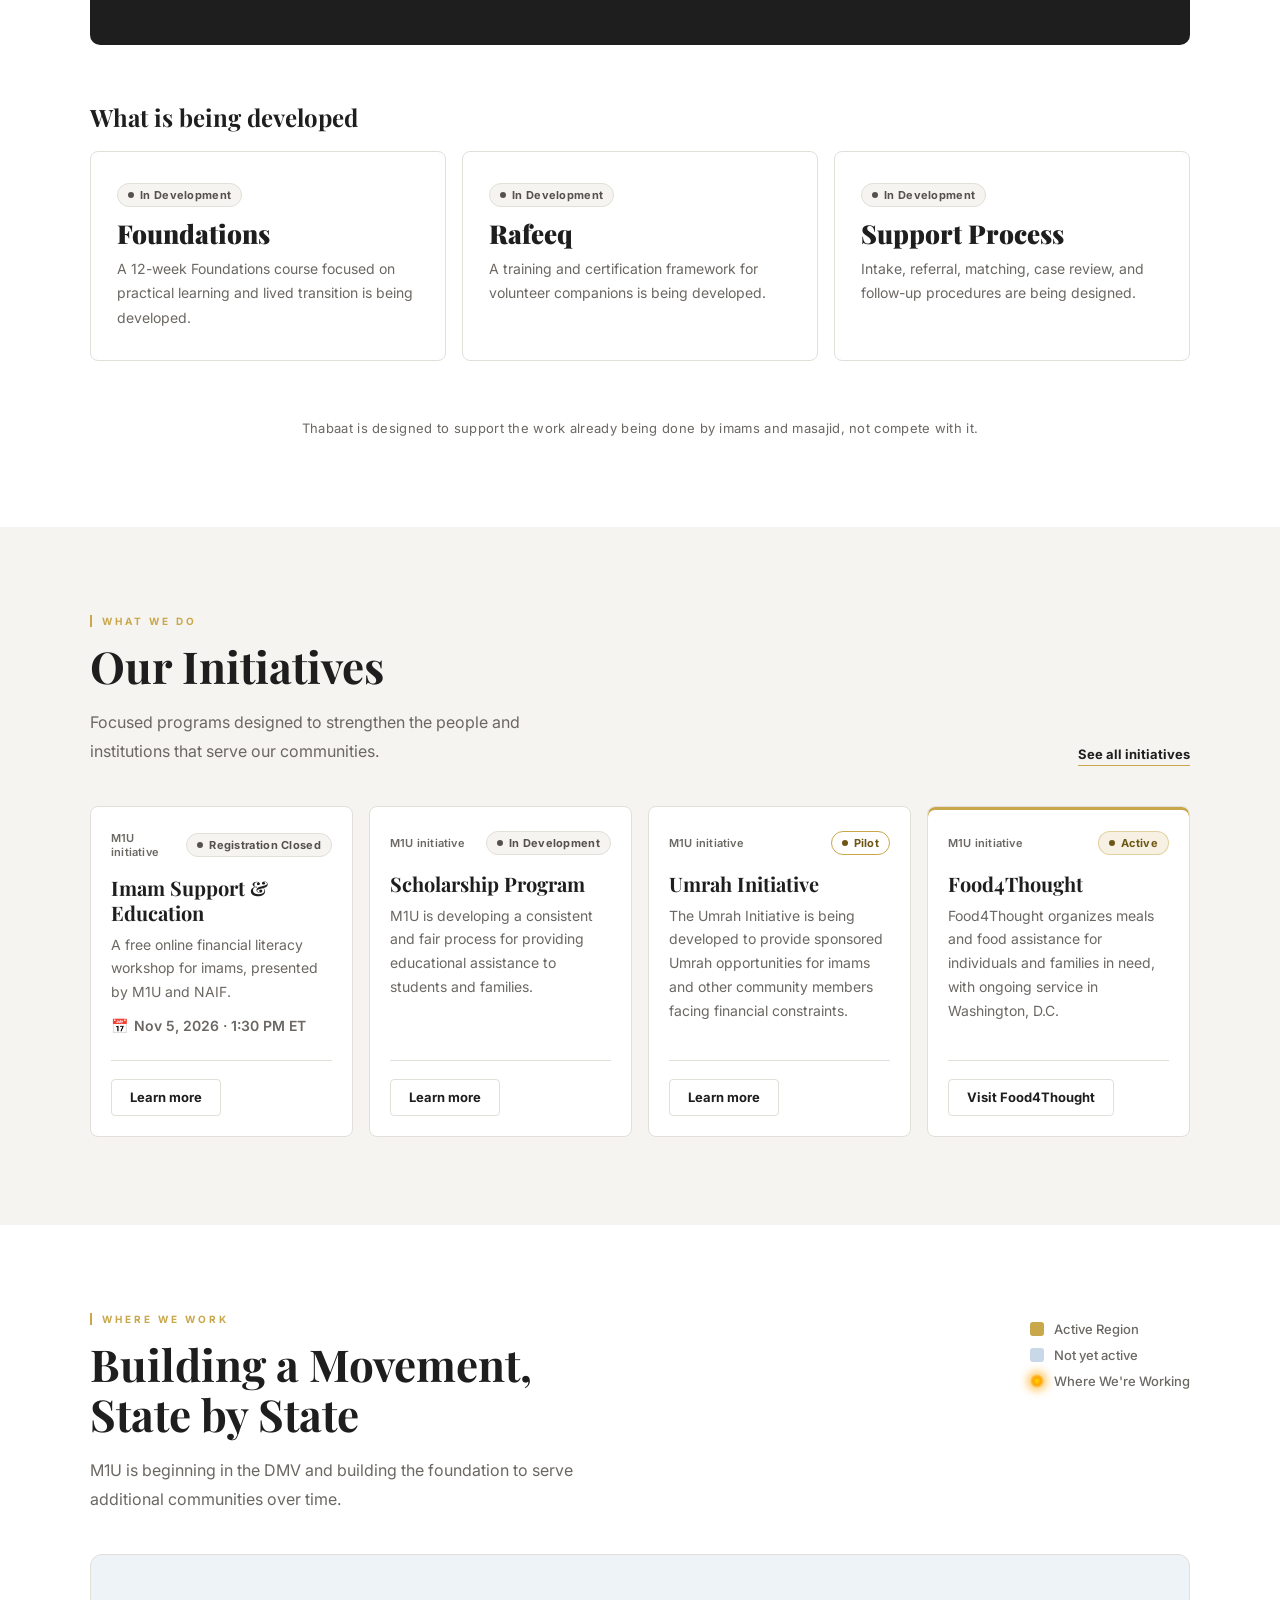
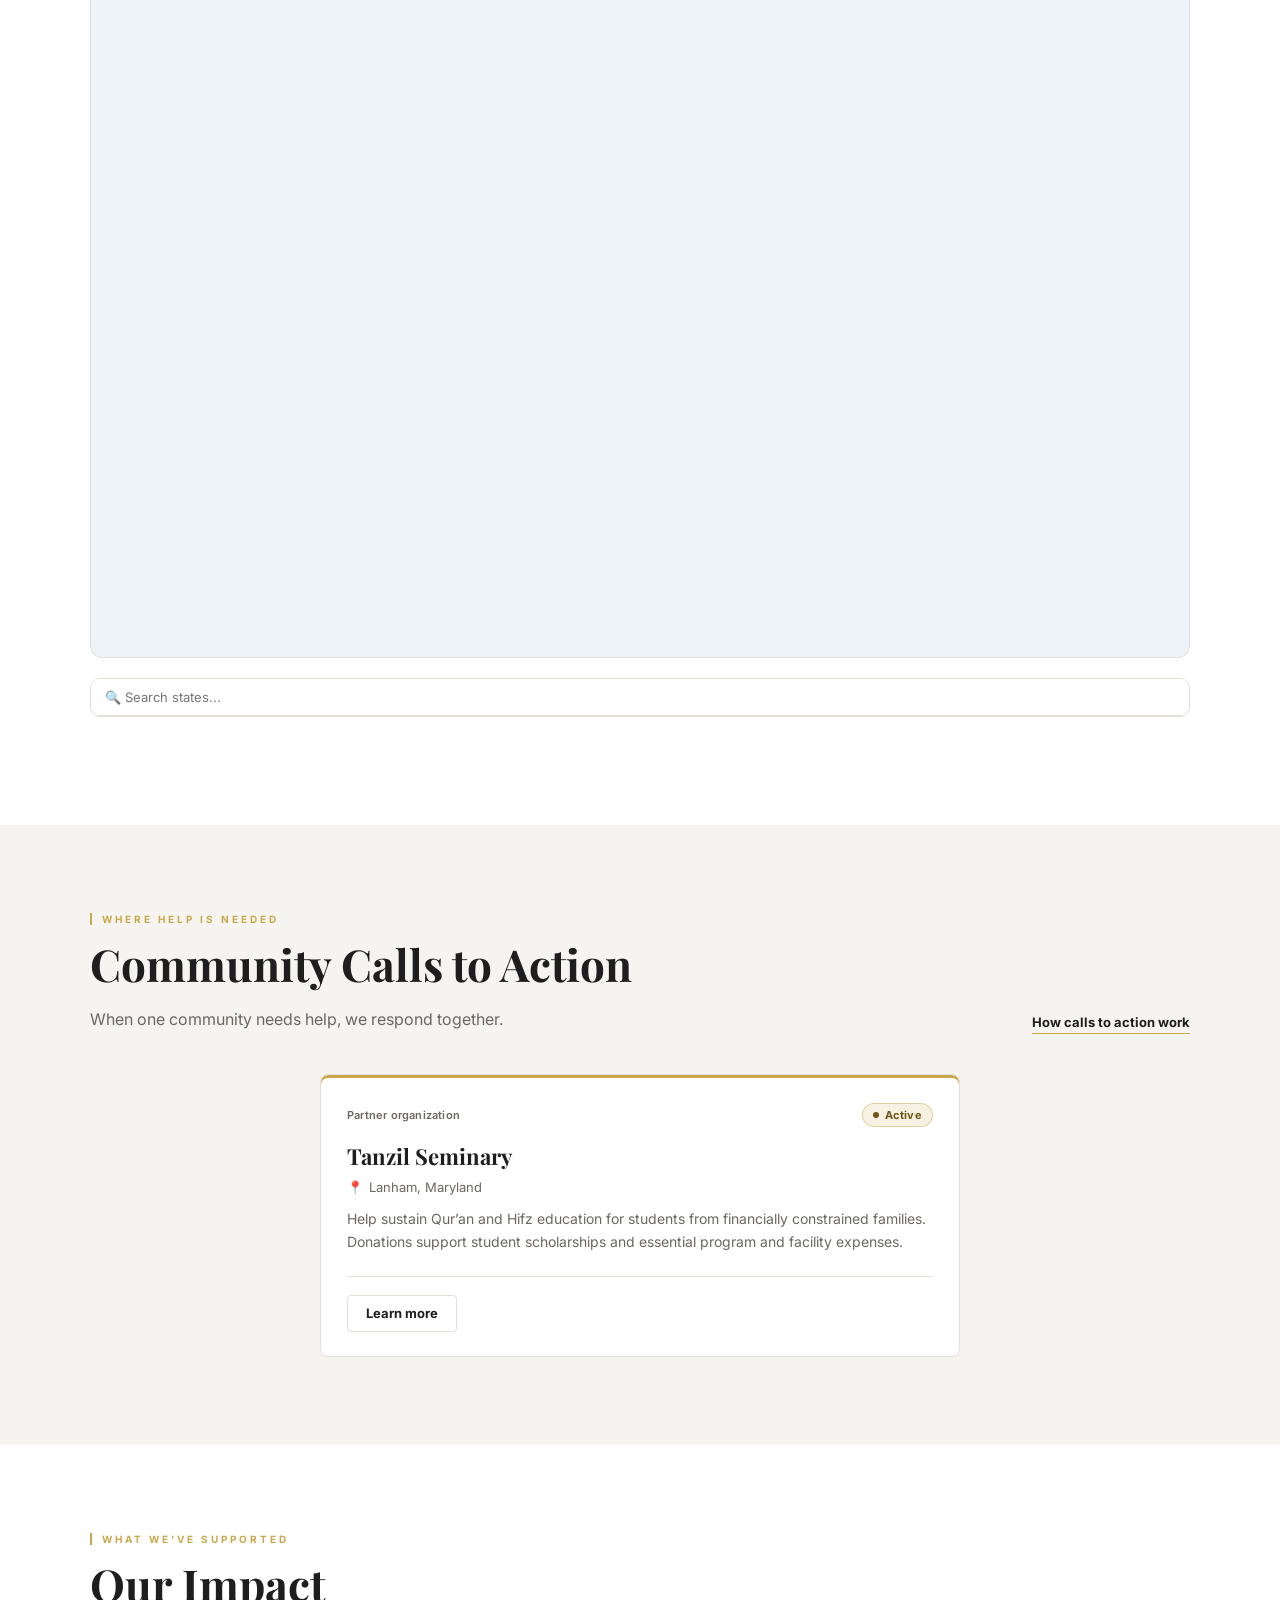
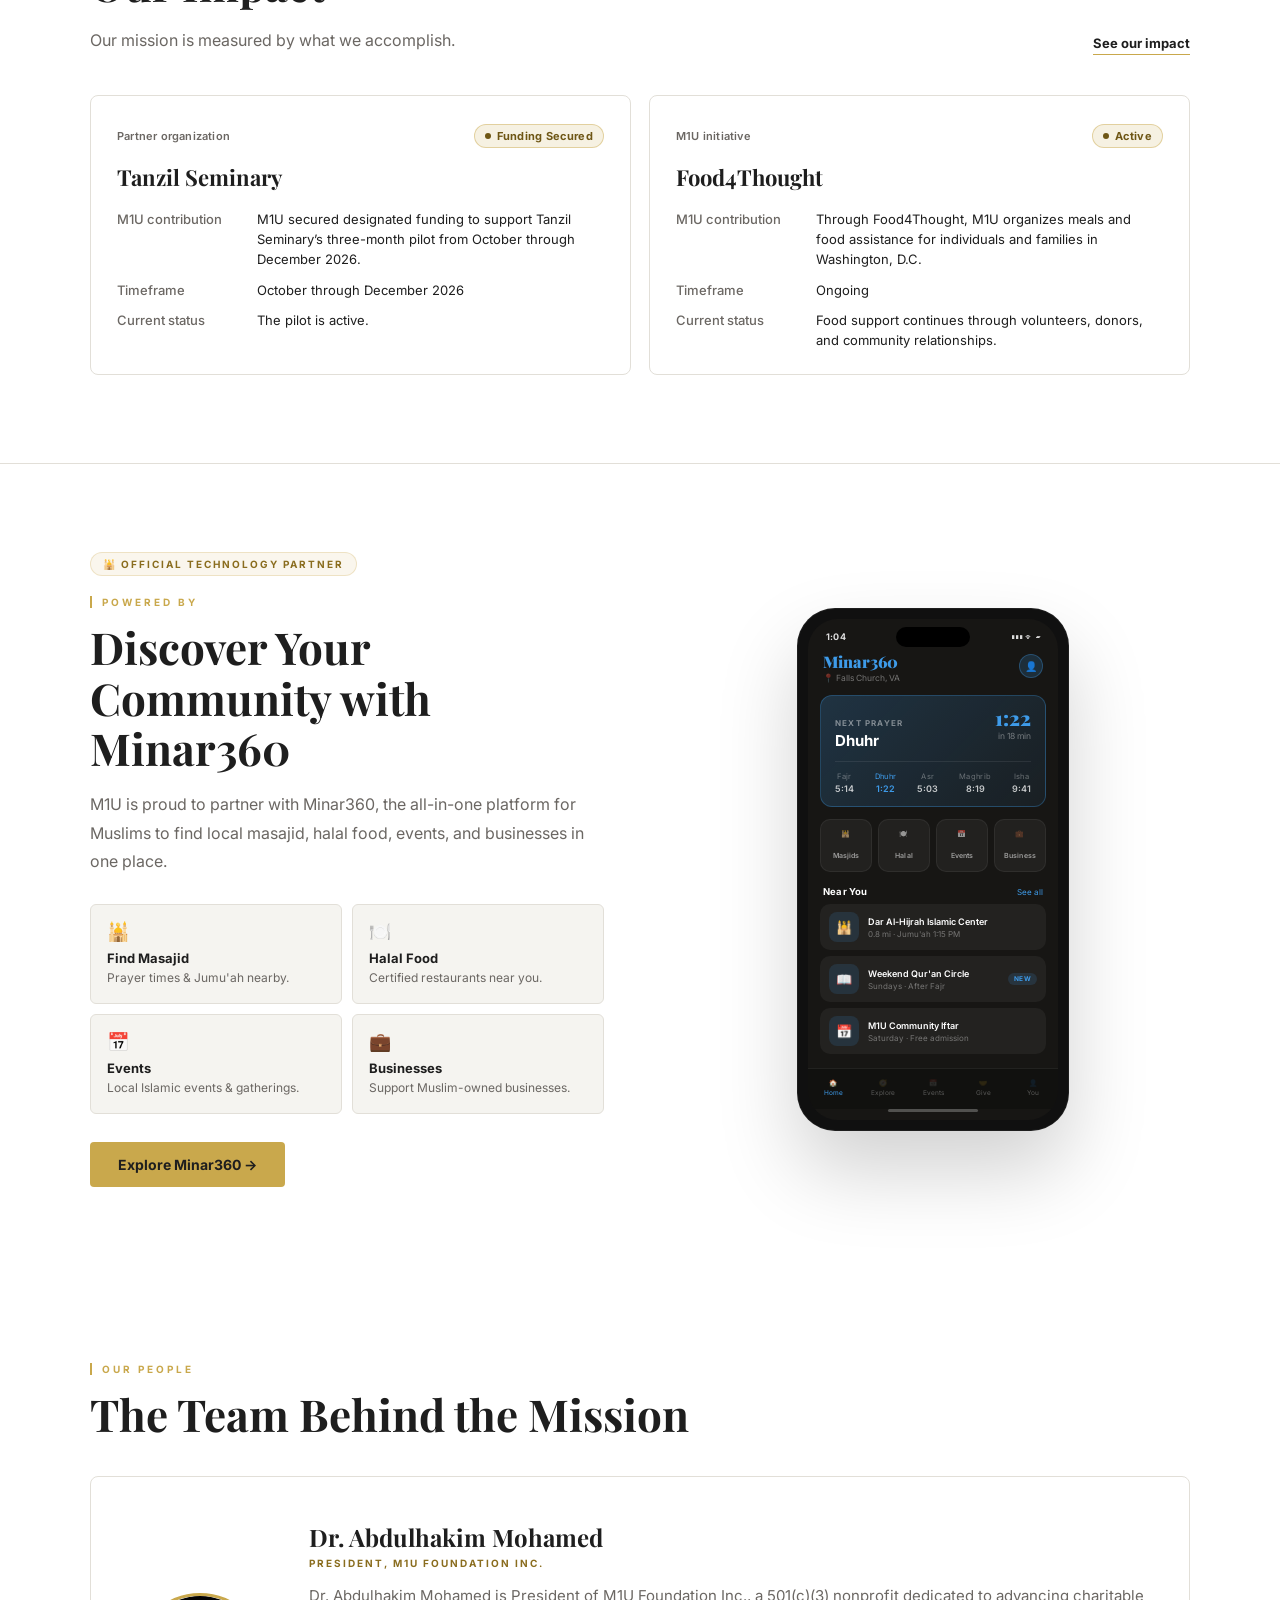
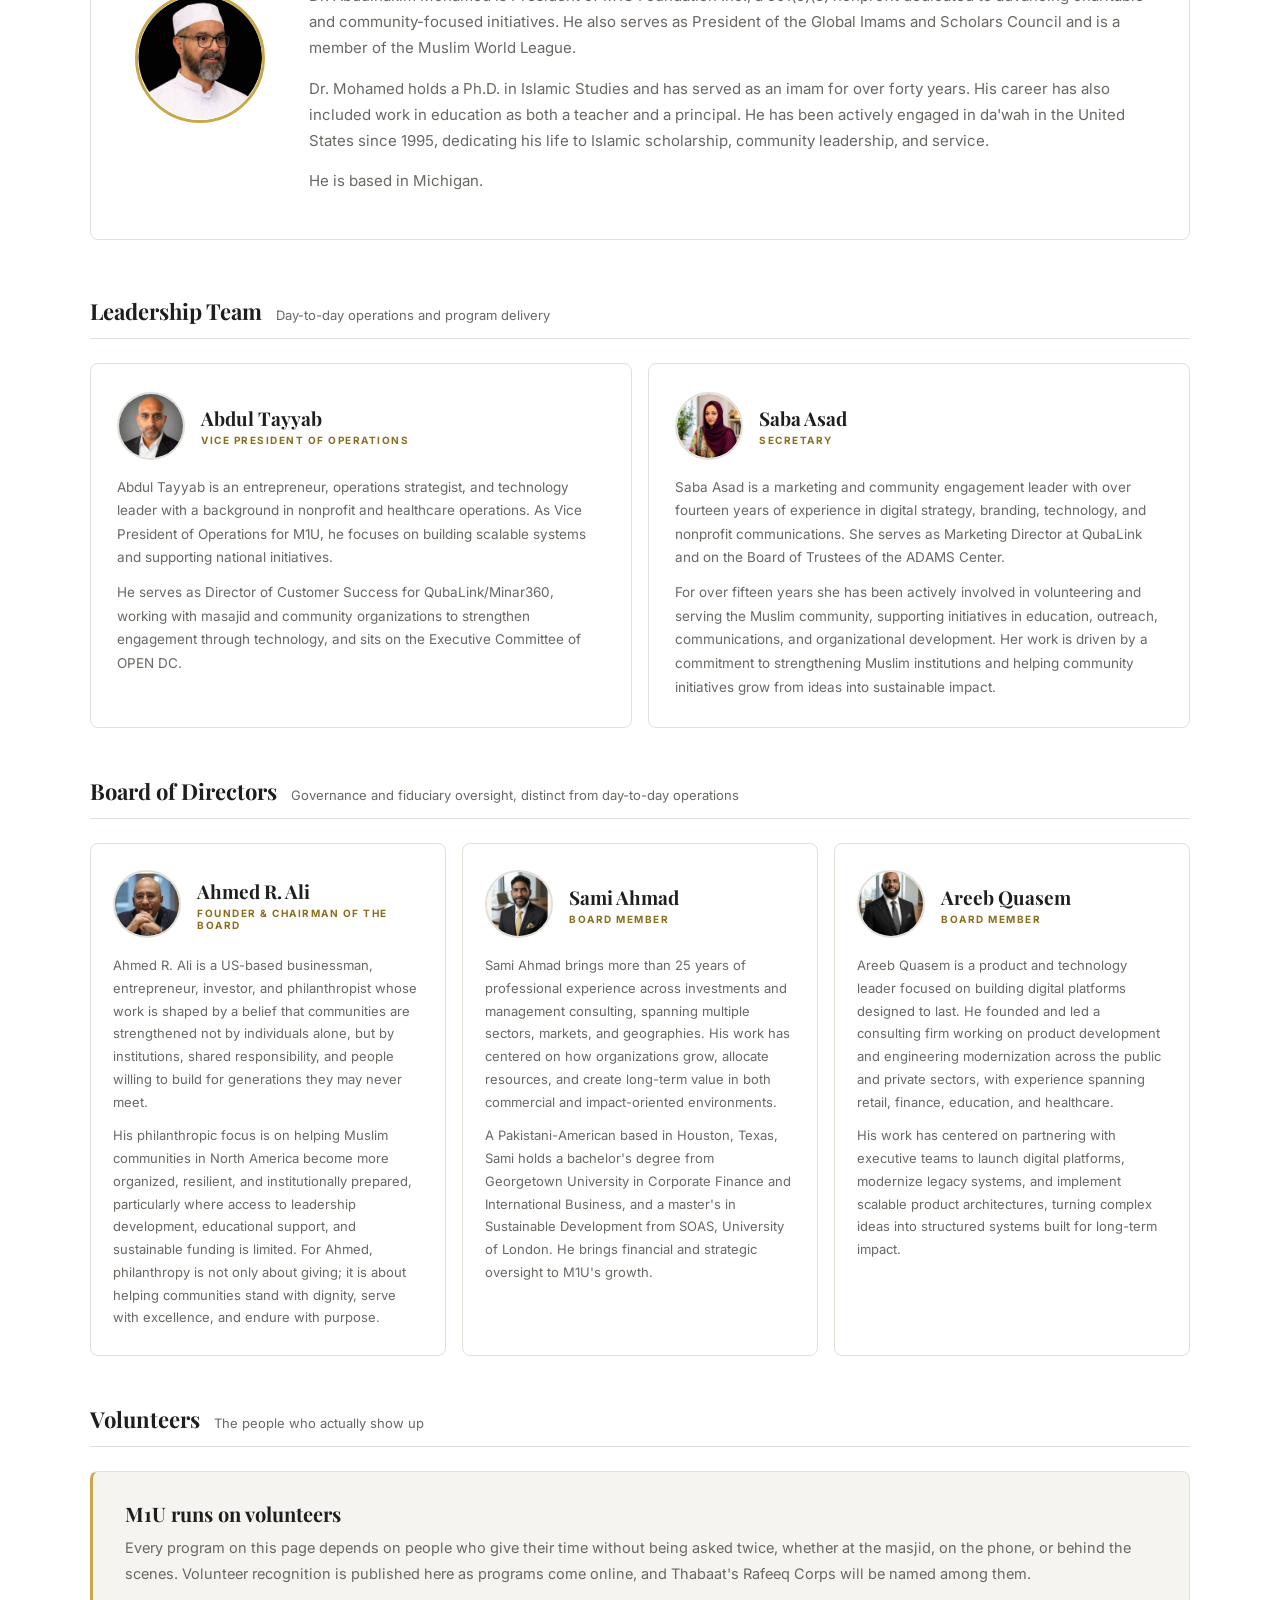
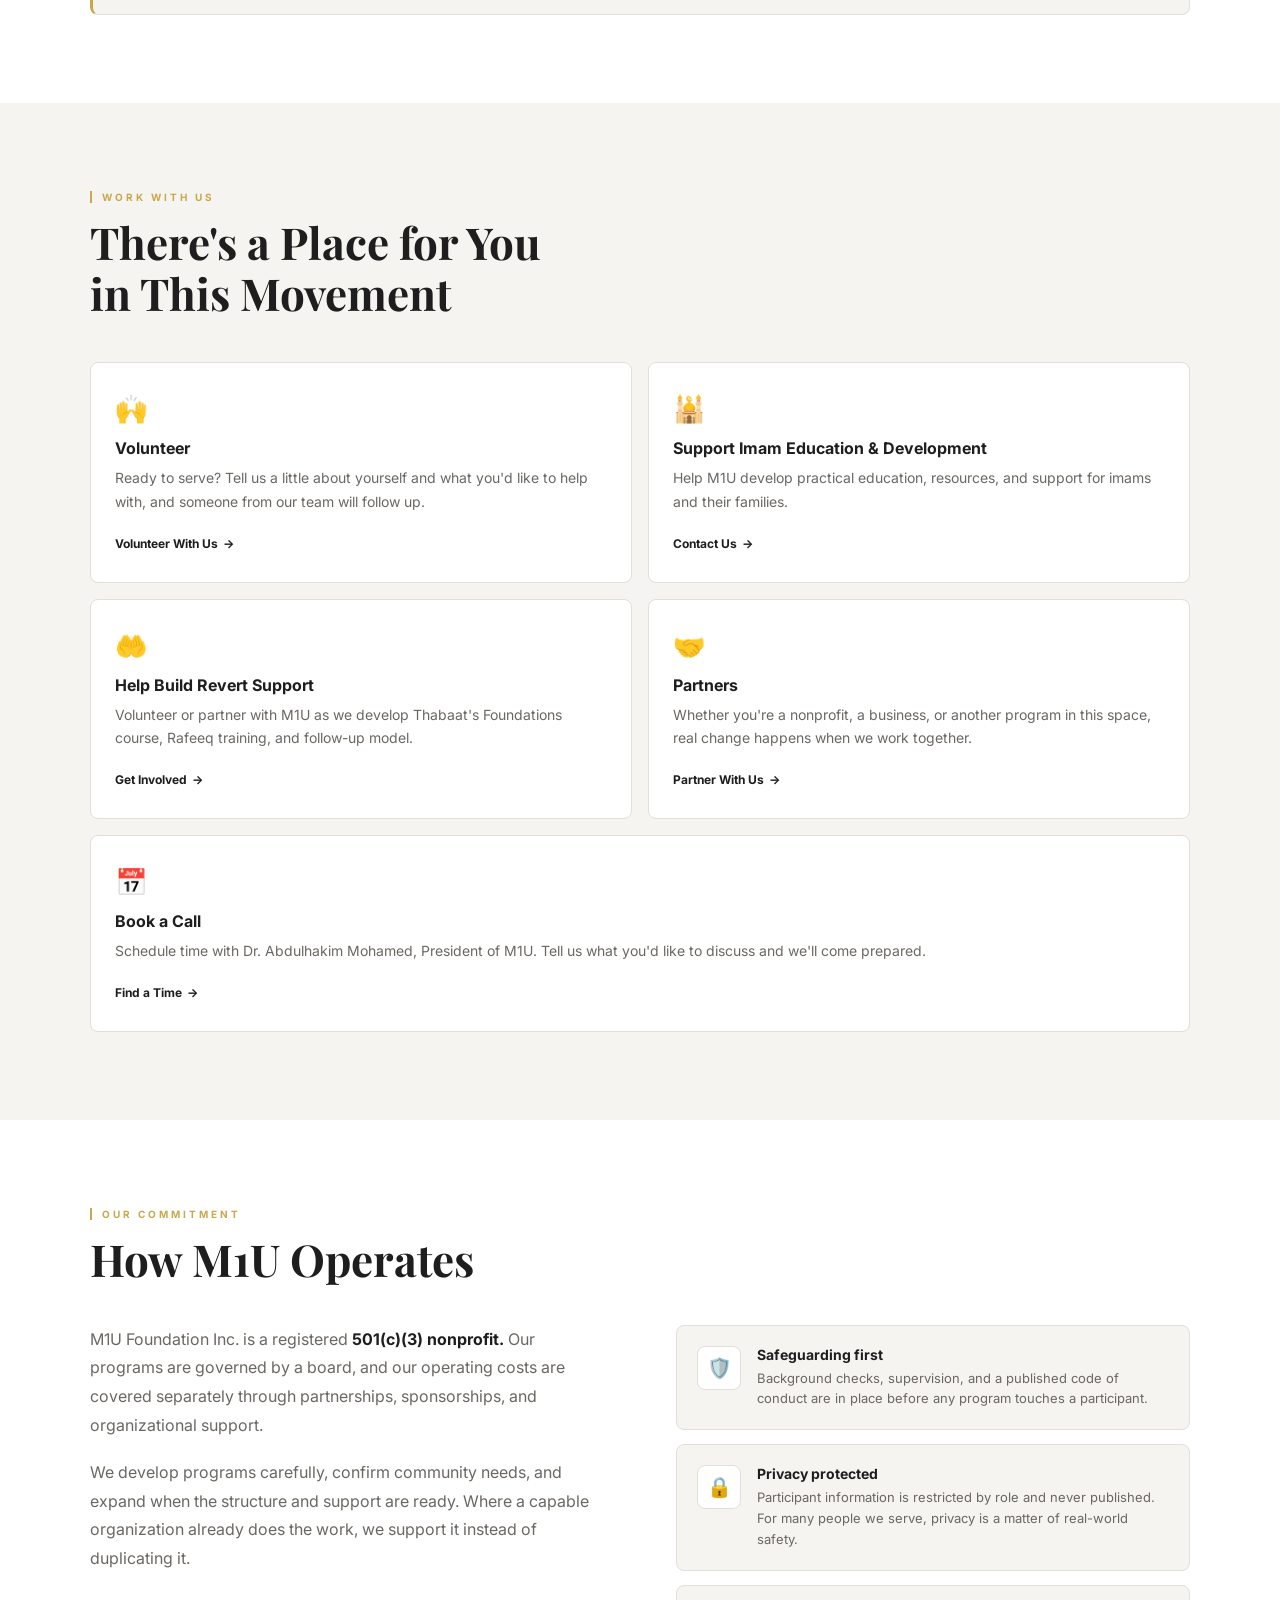
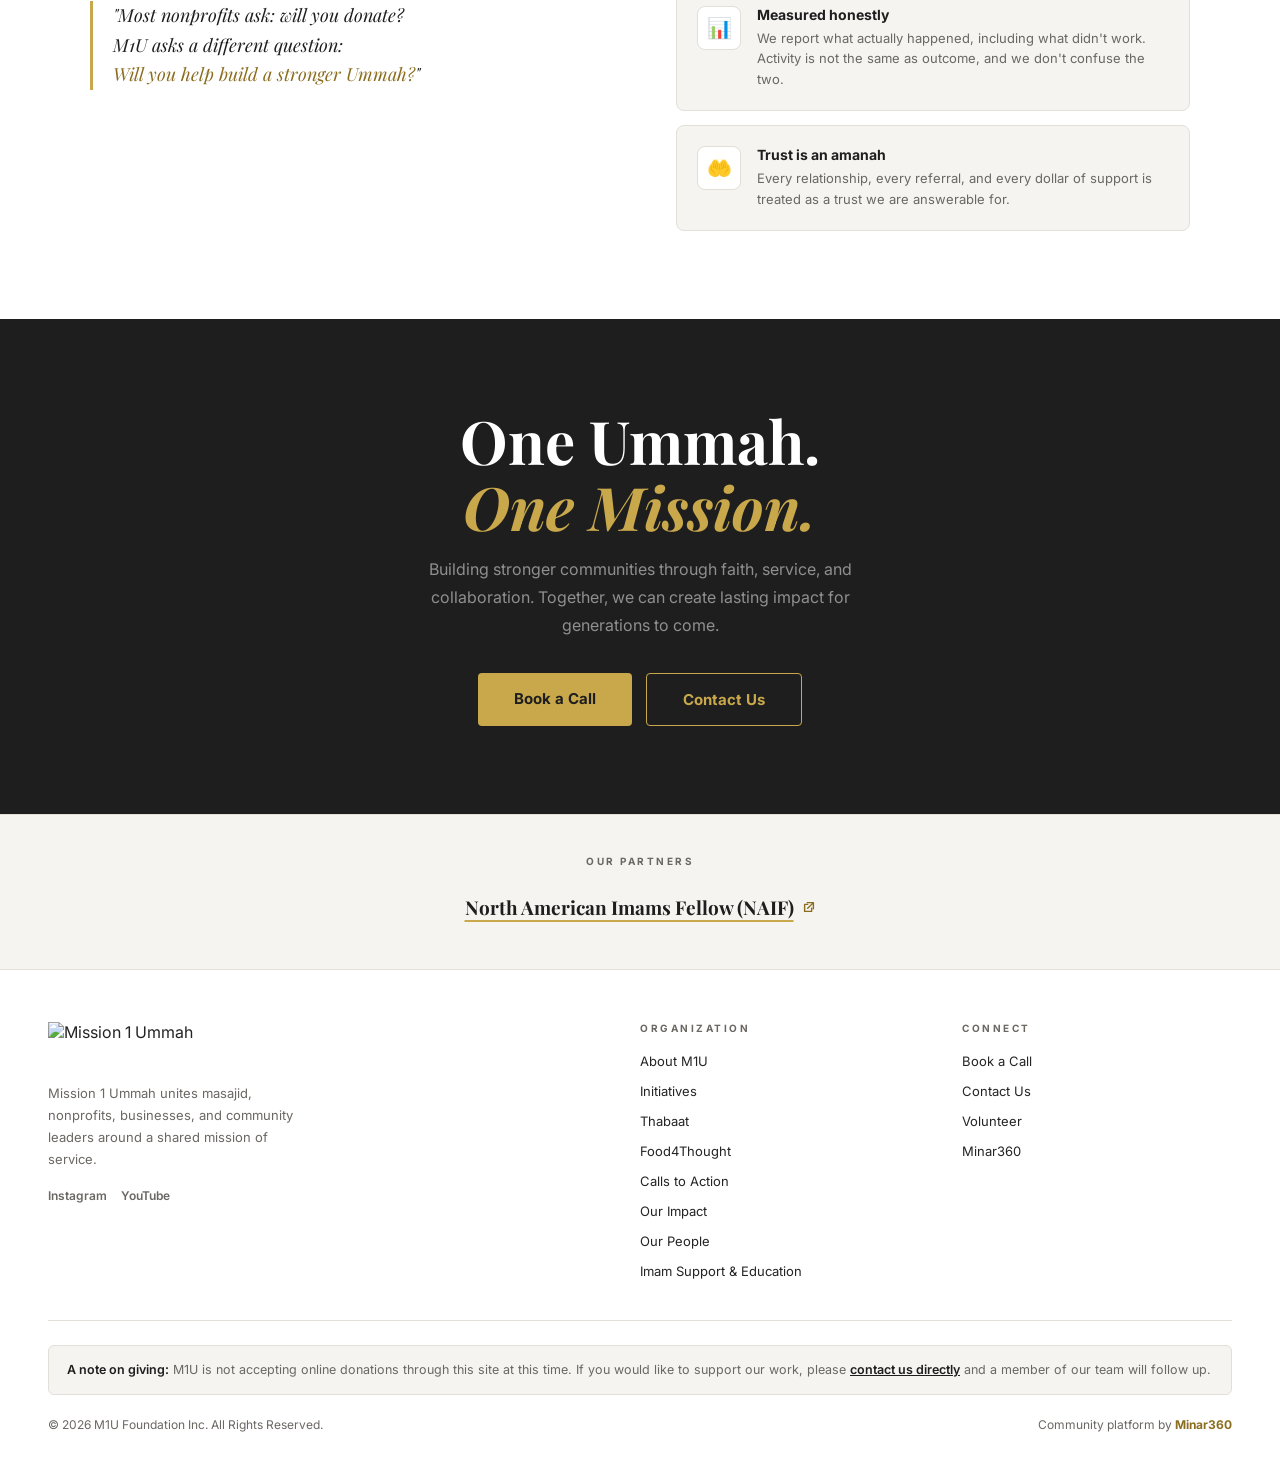
==== commit 8a182fe2: "Add files via upload Launch M1U website expansion" ====
--- a/index.html
+++ b/index.html
@@ -4,716 +4,18 @@
 <meta charset="UTF-8">
 <meta name="viewport" content="width=device-width, initial-scale=1.0">
 <title>Mission 1 Ummah – M1U</title>
-<meta name="description" content="M1U Foundation unites mosques, nonprofits, businesses, and community leaders around a shared mission — supporting reverts, imams, and communities across America.">
+<meta name="description" content="M1U Foundation unites masajid, nonprofits, businesses, and community leaders around a shared mission of supporting reverts, imams, and communities across America.">
+<link rel="preconnect" href="https://fonts.googleapis.com">
+<link rel="preconnect" href="https://fonts.gstatic.com" crossorigin>
 <link href="https://fonts.googleapis.com/css2?family=Playfair+Display:ital,wght@0,400;0,700;0,900;1,400;1,700&family=Inter:wght@300;400;500;600;700&display=swap" rel="stylesheet">
-<style>
-  *, *::before, *::after { box-sizing: border-box; margin: 0; padding: 0; }
-  :root {
-    /* Minar360 brand accent — used only inside the app mockup.
-       Replace this one value with Minar360's exact hex to match the real app. */
-    --m360: #3E9BE9;
-    --charcoal: #1E1E1E;
-    --gold: #C9A84C;
-    --gold-light: #E8C97A;
-    --white: #FFFFFF;
-    --off-white: #F5F4F0;
-    --border: #E2DFD8;
-    --muted: #7A7672;
-    --text: #242424;
-  }
-  html { scroll-behavior: smooth; }
-  body { font-family: 'Inter', sans-serif; background: var(--white); color: var(--text); overflow-x: hidden; }
-  a:focus-visible, button:focus-visible, input:focus-visible {
-    outline: 2px solid var(--gold); outline-offset: 3px; border-radius: 2px;
-  }
-  @media (prefers-reduced-motion: reduce) {
-    html { scroll-behavior: auto; }
-    * { animation-duration: 0.01ms !important; transition-duration: 0.01ms !important; }
-  }
-
-  /* NAV */
-  nav {
-    position: fixed; top: 0; left: 0; right: 0; z-index: 200;
-    height: 60px; display: flex; align-items: center; justify-content: space-between;
-    padding: 0 48px;
-    background: rgba(255,255,255,0.96); backdrop-filter: blur(12px);
-    border-bottom: 1px solid var(--border);
-  }
-  .nav-logo { display: flex; align-items: center; gap: 10px; text-decoration: none; }
-  .nav-logo-img { height: 40px; width: auto; object-fit: contain; display: block; }
-  .nav-logo-text {
-    font-family: 'Playfair Display', serif;
-    font-size: 15px; font-weight: 900;
-    color: var(--charcoal); line-height: 1.15;
-    letter-spacing: -0.3px; white-space: nowrap;
-  }
-  .nav-links { display: flex; gap: 30px; list-style: none; }
-  .nav-links a { font-size: 13px; font-weight: 500; color: var(--text); text-decoration: none; transition: color .2s; }
-  .nav-links a:hover { color: var(--gold); }
-  .nav-actions { display: flex; align-items: center; gap: 10px; }
-  .nav-contact {
-    background: transparent; color: var(--text);
-    padding: 9px 16px; border-radius: 4px; border: 1px solid var(--border);
-    font-size: 13px; font-weight: 600; text-decoration: none; transition: all .2s;
-    white-space: nowrap;
-  }
-  .nav-contact:hover { border-color: var(--gold); color: var(--gold); }
-  .nav-book {
-    background: var(--gold); color: var(--charcoal);
-    padding: 9px 20px; border-radius: 4px;
-    font-size: 13px; font-weight: 700; text-decoration: none; transition: background .2s;
-    white-space: nowrap;
-  }
-  .nav-book:hover { background: var(--gold-light); }
-
-  /* HERO */
-  .hero {
-    height: 100vh; position: relative;
-    display: flex; flex-direction: column; justify-content: flex-end;
-    padding: 0 0 88px 0; background: #1a1a1a;
-  }
-  .hero-bg { position: absolute; inset: 0; overflow: hidden; }
-  .hero-bg video { width: 100%; height: 100%; object-fit: cover; display: block; }
-  .hero-overlay {
-    position: absolute; inset: 0;
-    background: linear-gradient(to bottom, rgba(0,0,0,0.15) 0%, rgba(0,0,0,0.1) 30%, rgba(0,0,0,0.65) 100%);
-  }
-  .hero-content { position: relative; z-index: 1; padding: 0 48px; max-width: 900px; }
-  .hero-eyebrow {
-    font-size: 13px; font-weight: 700; letter-spacing: 4px;
-    text-transform: uppercase; color: var(--gold);
-    display: block; margin-bottom: 20px;
-    text-shadow: 0 1px 4px rgba(0,0,0,0.5);
-  }
-  .hero h1 {
-    font-family: 'Playfair Display', serif;
-    font-size: clamp(40px, 6vw, 80px);
-    font-weight: 900; line-height: 1.08;
-    color: var(--white); margin-bottom: 24px;
-  }
-  .hero h1 em { font-style: italic; color: var(--gold-light); }
-  .hero-sub {
-    font-size: 17px; color: rgba(255,255,255,0.75);
-    line-height: 1.7; max-width: 520px; margin-bottom: 36px;
-  }
-  .hero-actions { display: flex; gap: 14px; flex-wrap: wrap; align-items: center; }
-  .btn-white {
-    background: var(--white); color: var(--charcoal);
-    padding: 14px 28px; border-radius: 4px;
-    font-size: 14px; font-weight: 700; text-decoration: none;
-    transition: background .2s; white-space: nowrap;
-  }
-  .btn-white:hover { background: var(--gold); color: var(--charcoal); }
-  .btn-outline-white {
-    background: transparent; color: rgba(255,255,255,0.85);
-    padding: 14px 28px; border-radius: 4px;
-    border: 1px solid rgba(255,255,255,0.4);
-    font-size: 14px; font-weight: 500; text-decoration: none;
-    transition: all .2s; white-space: nowrap;
-  }
-  .btn-outline-white:hover { border-color: var(--gold-light); color: var(--gold-light); }
-
-  /* TICKER */
-  .ticker { background: var(--gold); padding: 0; overflow: hidden; border-bottom: 1px solid rgba(0,0,0,0.1); }
-  .ticker-inner { display: flex; align-items: center; padding: 13px 48px; gap: 40px; white-space: nowrap; }
-  .ticker-label {
-    font-size: 10px; font-weight: 700; letter-spacing: 2px;
-    text-transform: uppercase; color: var(--charcoal);
-    flex-shrink: 0; border-right: 1px solid rgba(0,0,0,0.15); padding-right: 20px;
-  }
-  .ticker-items { display: flex; gap: 40px; }
-  .ticker-item { font-size: 13px; font-weight: 600; color: var(--charcoal); }
-  .ticker-dot { width: 4px; height: 4px; background: rgba(0,0,0,0.3); border-radius: 50%; margin: auto 0; }
-
-  /* WE BELIEVE */
-  .believe { background: var(--charcoal); padding: 80px 48px; }
-  .believe-inner { max-width: 900px; margin: 0 auto; }
-  .believe-label {
-    font-size: 10px; font-weight: 700; letter-spacing: 3px;
-    text-transform: uppercase; color: var(--gold);
-    display: block; margin-bottom: 24px;
-    border-left: 2px solid var(--gold); padding-left: 12px;
-  }
-  .believe h2 {
-    font-family: 'Playfair Display', serif;
-    font-size: clamp(28px, 4vw, 48px);
-    font-weight: 400; color: var(--white);
-    line-height: 1.4; font-style: italic;
-  }
-  .believe h2 strong { font-weight: 900; font-style: normal; color: var(--gold); }
-  .believe-cite {
-    font-size: 12px; font-weight: 600; letter-spacing: 1.5px; text-transform: uppercase;
-    color: rgba(255,255,255,0.35); display: block; margin-top: 22px;
-  }
-  .believe-conviction {
-    margin-top: 34px; padding-top: 28px; border-top: 1px solid rgba(255,255,255,0.12);
-  }
-  .believe-conviction span {
-    font-size: 10px; font-weight: 700; letter-spacing: 3px; text-transform: uppercase;
-    color: var(--gold); display: block; margin-bottom: 12px;
-  }
-  .believe-conviction p {
-    font-size: clamp(17px, 2vw, 21px); color: rgba(255,255,255,0.8);
-    line-height: 1.65; font-weight: 300;
-  }
-  .vision-line {
-    font-family: 'Playfair Display', serif;
-    font-size: clamp(30px, 4.2vw, 52px); font-weight: 700;
-    color: var(--charcoal); line-height: 1.2; margin-bottom: 26px;
-  }
-  .vision-line em { font-style: italic; color: var(--gold); }
-  .vision-label {
-    font-size: 10px; font-weight: 700; letter-spacing: 3px; text-transform: uppercase;
-    color: var(--gold); display: block; margin-bottom: 14px;
-  }
-  .waqf-note {
-    font-size: 13.5px; color: var(--muted); line-height: 1.7;
-    max-width: 640px; margin: 18px auto 0; font-style: normal;
-  }
-  .waqf-note strong { color: var(--charcoal); font-weight: 600; }
-
-  /* SHARED */
-  .section { padding: 88px 48px; }
-  .container { max-width: 1100px; margin: 0 auto; }
-  .eyebrow {
-    font-size: 10px; font-weight: 700; letter-spacing: 3px;
-    text-transform: uppercase; color: var(--gold);
-    display: block; margin-bottom: 14px;
-    border-left: 2px solid var(--gold); padding-left: 10px;
-  }
-  .sec-title {
-    font-family: 'Playfair Display', serif;
-    font-size: clamp(28px, 3.5vw, 44px);
-    font-weight: 700; color: var(--charcoal);
-    line-height: 1.15; margin-bottom: 16px;
-  }
-  .sec-sub { font-size: 16px; color: var(--muted); line-height: 1.8; max-width: 520px; }
-
-  /* FOCUS */
-  .focus { background: var(--off-white); }
-  .mission-statement {
-    font-family: 'Playfair Display', serif;
-    font-size: clamp(17px, 2vw, 22px);
-    font-style: italic; color: var(--charcoal); line-height: 1.7;
-    border-left: 3px solid var(--gold);
-    padding: 14px 0 14px 24px; margin: 20px auto 20px;
-    max-width: 760px; text-align: left;
-  }
-  .focus-centered { text-align: center; max-width: 720px; margin: 0 auto; }
-  .focus-centered .eyebrow { display: block; }
-  .focus-centered .sec-sub { margin: 0 auto 40px; }
-  .focus-pills { display: flex; flex-wrap: wrap; gap: 12px; justify-content: center; margin-top: 8px; }
-  .focus-pill {
-    display: inline-flex; align-items: center; gap: 8px;
-    background: var(--white); border: 1.5px solid var(--border);
-    color: var(--charcoal); font-size: 14px; font-weight: 600;
-    padding: 12px 22px; border-radius: 100px; letter-spacing: 0.2px;
-    transition: all .2s; cursor: default;
-  }
-  .focus-pill:hover { border-color: var(--gold); background: rgba(201,168,76,0.06); }
-
-  /* THABAAT */
-  .thabaat { background: var(--white); }
-  .th-head { max-width: 720px; margin-bottom: 44px; }
-  .th-name {
-    font-family: 'Playfair Display', serif;
-    font-size: clamp(44px, 6vw, 76px);
-    font-weight: 900; color: var(--charcoal);
-    line-height: 1; margin-bottom: 6px; letter-spacing: -1px;
-  }
-  .th-arabic { font-size: 15px; color: var(--gold); font-weight: 600; letter-spacing: 1px; display: block; margin-bottom: 20px; }
-  .th-tagline {
-    font-family: 'Playfair Display', serif;
-    font-size: clamp(20px, 2.6vw, 28px);
-    font-style: italic; color: var(--charcoal);
-    line-height: 1.45; margin-bottom: 18px;
-  }
-  .th-lede { font-size: 16px; color: var(--muted); line-height: 1.8; }
-  .th-note {
-    font-size: 14px; color: var(--muted); line-height: 1.7;
-    background: var(--off-white); border-left: 3px solid var(--gold);
-    border-radius: 0 6px 6px 0; padding: 14px 18px; margin-top: 20px;
-  }
-  .th-note strong { color: var(--charcoal); font-weight: 600; }
-  .th-problem {
-    background: var(--charcoal); border-radius: 10px;
-    padding: 44px 48px; margin-bottom: 56px;
-    display: grid; grid-template-columns: 1fr 320px; gap: 56px; align-items: center;
-  }
-  .th-problem-copy h3 {
-    font-family: 'Playfair Display', serif;
-    font-size: clamp(24px, 3vw, 34px); font-weight: 700;
-    color: var(--white); line-height: 1.25; margin-bottom: 16px;
-  }
-  .th-problem-copy h3 em { font-style: italic; color: var(--gold); }
-  .th-problem-copy p { font-size: 15px; color: rgba(255,255,255,0.6); line-height: 1.8; margin-bottom: 12px; }
-  .th-problem-copy p:last-child { margin-bottom: 0; }
-  .th-problem-copy strong { color: var(--white); font-weight: 600; }
-  .th-stats { display: flex; flex-direction: column; gap: 14px; }
-  .th-stat {
-    background: rgba(255,255,255,0.05); border: 1px solid rgba(255,255,255,0.09);
-    border-left: 3px solid var(--gold); border-radius: 6px; padding: 18px 20px;
-  }
-  .th-stat-num {
-    font-family: 'Playfair Display', serif; font-size: 32px; font-weight: 900;
-    color: var(--gold); line-height: 1; display: block; margin-bottom: 7px;
-  }
-  .th-stat-label { font-size: 12px; color: rgba(255,255,255,0.55); line-height: 1.55; }
-  .th-source { font-size: 11px; color: rgba(255,255,255,0.3); margin-top: 4px; letter-spacing: 0.3px; }
-  .th-promise {
-    display: grid; grid-template-columns: repeat(3, 1fr); gap: 0;
-    border: 1px solid var(--border); border-radius: 10px;
-    overflow: hidden; margin-bottom: 56px;
-  }
-  .th-promise-item { padding: 32px 28px; border-right: 1px solid var(--border); background: var(--off-white); }
-  .th-promise-item:last-child { border-right: none; }
-  .th-promise-num {
-    font-family: 'Playfair Display', serif; font-size: 38px; font-weight: 900;
-    color: var(--charcoal); line-height: 1; display: block; margin-bottom: 8px;
-  }
-  .th-promise-num small { font-size: 20px; }
-  .th-promise-item h4 { font-size: 14px; font-weight: 700; color: var(--charcoal); margin-bottom: 6px; }
-  .th-promise-item p { font-size: 13px; color: var(--muted); line-height: 1.65; }
-  .th-pillars { display: grid; grid-template-columns: repeat(3, 1fr); gap: 16px; margin-bottom: 56px; }
-  .th-pillar {
-    border: 1px solid var(--border); border-radius: 8px; padding: 30px 26px;
-    background: var(--white); transition: border-color .2s, box-shadow .2s;
-  }
-  .th-pillar:hover { border-color: var(--gold); box-shadow: 0 4px 20px rgba(201,168,76,0.08); }
-  .th-pillar-name {
-    font-family: 'Playfair Display', serif; font-size: 26px; font-weight: 900;
-    color: var(--charcoal); line-height: 1; margin-bottom: 4px;
-  }
-  .th-pillar-en {
-    font-size: 10px; font-weight: 700; letter-spacing: 2px; text-transform: uppercase;
-    color: var(--gold); display: block; margin-bottom: 14px;
-  }
-  .th-pillar p { font-size: 14px; color: var(--muted); line-height: 1.75; }
-  .th-reach {
-    background: var(--charcoal); border-radius: 10px;
-    padding: 40px 44px; margin-bottom: 56px; text-align: center;
-  }
-  .th-reach h3 {
-    font-family: 'Playfair Display', serif; font-size: clamp(22px, 2.8vw, 30px);
-    font-weight: 700; color: var(--white); line-height: 1.3; margin-bottom: 14px;
-  }
-  .th-reach h3 em { font-style: italic; color: var(--gold); }
-  .th-reach p {
-    font-size: 15px; color: rgba(255,255,255,0.62); line-height: 1.8;
-    max-width: 560px; margin: 0 auto 26px;
-  }
-  .th-reach-btn {
-    display: inline-block; background: var(--gold); color: var(--charcoal);
-    padding: 15px 34px; border-radius: 4px;
-    font-size: 15px; font-weight: 700; text-decoration: none; transition: background .2s;
-  }
-  .th-reach-btn:hover { background: var(--gold-light); }
-  .th-reach-note { font-size: 12.5px; color: rgba(255,255,255,0.38); margin-top: 18px; }
-
-  .th-safe { background: var(--off-white); border: 1px solid var(--border); border-radius: 10px; padding: 40px 44px; margin-bottom: 40px; }
-  .th-safe-head { margin-bottom: 26px; max-width: 640px; }
-  .th-safe-head h3 { font-family: 'Playfair Display', serif; font-size: 26px; font-weight: 700; color: var(--charcoal); margin-bottom: 10px; }
-  .th-safe-head p { font-size: 14px; color: var(--muted); line-height: 1.75; }
-  .th-safe-grid { display: grid; grid-template-columns: repeat(2, 1fr); gap: 12px 32px; }
-  .th-safe-item { display: flex; gap: 12px; align-items: flex-start; }
-  .th-safe-check { color: var(--gold); font-weight: 800; font-size: 14px; flex-shrink: 0; line-height: 1.6; }
-  .th-safe-item span { font-size: 14px; color: var(--text); line-height: 1.6; }
-  .th-info { display: grid; grid-template-columns: 1fr 1fr; gap: 16px; }
-  .th-info-card { background: var(--white); border: 1.5px solid var(--border); border-radius: 10px; padding: 30px 28px; }
-  .th-info-card h4 { font-family: 'Playfair Display', serif; font-size: 21px; font-weight: 700; color: var(--charcoal); margin-bottom: 10px; }
-  .th-info-card p { font-size: 14px; line-height: 1.75; color: var(--muted); }
-  .th-status {
-    font-size: 13px; color: var(--muted); text-align: center;
-    margin-top: 32px; letter-spacing: 0.3px; line-height: 1.7;
-  }
-  .th-status strong { color: var(--charcoal); font-weight: 600; }
-
-  /* MINAR360 */
-  .minar360 { background: var(--white); }
-  .minar360-grid { display: grid; grid-template-columns: 1fr 1fr; gap: 72px; align-items: center; }
-  .m360-badge {
-    display: inline-flex; align-items: center; gap: 6px;
-    background: rgba(201,168,76,0.1); border: 1px solid rgba(201,168,76,0.25);
-    padding: 5px 12px; border-radius: 100px; margin-bottom: 20px;
-  }
-  .m360-badge span { font-size: 10px; font-weight: 700; letter-spacing: 2px; text-transform: uppercase; color: var(--gold); }
-  .m360-feats { display: grid; grid-template-columns: 1fr 1fr; gap: 10px; margin-top: 28px; }
-  .m-feat { background: var(--off-white); border: 1px solid var(--border); border-radius: 6px; padding: 16px; transition: border-color .2s; }
-  .m-feat:hover { border-color: var(--gold); }
-  .m-feat-icon { font-size: 18px; margin-bottom: 8px; display: block; }
-  .m-feat h4 { font-size: 13px; font-weight: 700; color: var(--charcoal); margin-bottom: 3px; }
-  .m-feat p { font-size: 12px; color: var(--muted); line-height: 1.5; }
-  .btn-gold {
-    display: inline-block; background: var(--gold); color: var(--charcoal);
-    padding: 14px 28px; border-radius: 4px;
-    font-size: 14px; font-weight: 700; text-decoration: none;
-    transition: background .2s; margin-top: 28px;
-  }
-  .btn-gold:hover { background: var(--gold-light); }
-  .phone-wrap { display: flex; justify-content: center; }
-  .phone {
-    width: 272px; background: #101010; border-radius: 38px;
-    padding: 10px; box-shadow: 0 40px 80px rgba(0,0,0,0.18);
-    border: 1px solid rgba(255,255,255,0.06);
-  }
-  .phone-screen { background: #171614; border-radius: 30px; overflow: hidden; position: relative; }
-  .ph-island {
-    width: 74px; height: 20px; background: #000; border-radius: 100px;
-    position: absolute; top: 8px; left: 50%; transform: translateX(-50%); z-index: 3;
-  }
-  .ph-status {
-    display: flex; justify-content: space-between; align-items: center;
-    padding: 12px 18px 6px; font-size: 9px; font-weight: 700;
-    color: rgba(255,255,255,0.85); letter-spacing: 0.2px;
-  }
-  .ph-status-icons { display: flex; gap: 4px; align-items: center; font-size: 8px; }
-  .ph-body { padding: 6px 12px 0; }
-  .ph-header { display: flex; justify-content: space-between; align-items: flex-start; margin-bottom: 12px; padding: 0 3px; }
-  .ph-brand { font-family: 'Playfair Display', serif; font-size: 16px; font-weight: 900; color: var(--m360); line-height: 1; }
-  .ph-loc { font-size: 8.5px; color: rgba(255,255,255,0.4); margin-top: 3px; }
-  .ph-avatar {
-    width: 24px; height: 24px; border-radius: 50%;
-    background: rgba(62,155,233,0.18); border: 1px solid rgba(62,155,233,0.32);
-    display: flex; align-items: center; justify-content: center; font-size: 10px;
-  }
-  .ph-prayer {
-    background: linear-gradient(135deg, rgba(62,155,233,0.22), rgba(62,155,233,0.07));
-    border: 1px solid rgba(62,155,233,0.30); border-radius: 12px;
-    padding: 12px 14px; margin-bottom: 12px;
-  }
-  .ph-prayer-top { display: flex; justify-content: space-between; align-items: baseline; }
-  .ph-prayer-label { font-size: 8px; font-weight: 700; letter-spacing: 1.2px; text-transform: uppercase; color: rgba(255,255,255,0.45); }
-  .ph-prayer-name { font-size: 15px; font-weight: 700; color: var(--white); margin-top: 3px; }
-  .ph-prayer-time { font-family: 'Playfair Display', serif; font-size: 20px; font-weight: 900; color: var(--m360); line-height: 1; }
-  .ph-prayer-in { font-size: 8.5px; color: rgba(255,255,255,0.4); text-align: right; margin-top: 3px; }
-  .ph-prayer-row { display: flex; justify-content: space-between; margin-top: 11px; padding-top: 10px; border-top: 1px solid rgba(255,255,255,0.08); }
-  .ph-pt { text-align: center; }
-  .ph-pt span { display: block; font-size: 7.5px; color: rgba(255,255,255,0.35); letter-spacing: 0.3px; }
-  .ph-pt strong { display: block; font-size: 9px; color: rgba(255,255,255,0.75); font-weight: 600; margin-top: 2px; }
-  .ph-pt.is-next span, .ph-pt.is-next strong { color: var(--m360); }
-  .ph-quick { display: grid; grid-template-columns: repeat(4, 1fr); gap: 6px; margin-bottom: 14px; }
-  .ph-q {
-    background: rgba(255,255,255,0.05); border: 1px solid rgba(255,255,255,0.06);
-    border-radius: 10px; padding: 9px 3px; text-align: center;
-  }
-  .ph-q-ico { font-size: 13px; display: block; margin-bottom: 4px; }
-  .ph-q span { font-size: 7px; color: rgba(255,255,255,0.55); font-weight: 600; letter-spacing: 0.1px; }
-  .ph-sec {
-    display: flex; justify-content: space-between; align-items: baseline;
-    margin-bottom: 7px; padding: 0 3px;
-  }
-  .ph-sec h5 { font-size: 9.5px; font-weight: 700; color: var(--white); letter-spacing: 0.2px; }
-  .ph-sec a { font-size: 8px; color: var(--m360); text-decoration: none; }
-  .ph-feed { display: flex; flex-direction: column; gap: 6px; }
-  .ph-card { display: flex; align-items: center; gap: 9px; background: rgba(255,255,255,0.05); border-radius: 10px; padding: 8px 9px; }
-  .ph-card-ico {
-    width: 30px; height: 30px; border-radius: 8px; flex-shrink: 0;
-    background: rgba(62,155,233,0.14); display: flex; align-items: center; justify-content: center; font-size: 13px;
-  }
-  .ph-card-body { min-width: 0; flex-grow: 1; }
-  .ph-card-title { font-size: 9px; font-weight: 600; color: var(--white); white-space: nowrap; overflow: hidden; text-overflow: ellipsis; }
-  .ph-card-sub { font-size: 8px; color: rgba(255,255,255,0.38); margin-top: 2px; }
-  .ph-pill {
-    font-size: 6.5px; font-weight: 700; letter-spacing: 0.5px; text-transform: uppercase;
-    color: var(--m360); background: rgba(62,155,233,0.15); border-radius: 100px;
-    padding: 2px 6px; flex-shrink: 0;
-  }
-  .ph-tabs {
-    display: grid; grid-template-columns: repeat(5, 1fr);
-    border-top: 1px solid rgba(255,255,255,0.07); margin-top: 14px;
-    padding: 8px 0 12px; background: rgba(0,0,0,0.25);
-  }
-  .ph-tab { text-align: center; }
-  .ph-tab-ico { font-size: 12px; display: block; opacity: 0.4; }
-  .ph-tab span { font-size: 6.5px; color: rgba(255,255,255,0.3); display: block; margin-top: 2px; }
-  .ph-tab.is-on .ph-tab-ico { opacity: 1; }
-  .ph-tab.is-on span { color: var(--m360); }
-  .ph-bar { width: 90px; height: 3px; background: rgba(255,255,255,0.25); border-radius: 100px; margin: 0 auto 8px; }
-
-  /* PROGRAMS */
-  .programs { background: var(--off-white); }
-  .prog-header { display: flex; justify-content: space-between; align-items: flex-end; margin-bottom: 48px; flex-wrap: wrap; gap: 20px; }
-  .prog-list { display: flex; flex-direction: column; }
-  .prog-row {
-    display: grid; grid-template-columns: 140px 1fr 200px;
-    gap: 28px; align-items: center;
-    padding: 26px 0; border-bottom: 1px solid var(--border);
-    background: transparent; transition: background .15s;
-  }
-  .prog-row:first-child { border-top: 1px solid var(--border); }
-  .prog-row:hover { background: rgba(201,168,76,0.04); }
-  .prog-row:hover .prog-title { color: var(--gold); }
-  .prog-img { border-radius: 4px; overflow: hidden; aspect-ratio: 16/9; }
-  .prog-img img { width: 100%; height: 100%; object-fit: cover; display: block; }
-  .prog-tag { font-size: 10px; font-weight: 700; letter-spacing: 1.5px; text-transform: uppercase; color: var(--gold); margin-bottom: 4px; display: block; }
-  .prog-title { font-family: 'Playfair Display', serif; font-size: 20px; font-weight: 700; color: var(--charcoal); margin-bottom: 5px; transition: color .2s; }
-  .prog-desc { font-size: 13.5px; color: var(--muted); line-height: 1.65; }
-  .prog-status { font-size: 12px; color: var(--muted); line-height: 1.6; }
-  .prog-status strong { color: var(--charcoal); display: block; font-size: 13px; font-weight: 700; margin-bottom: 3px; }
-
-  /* IMAM MAP */
-  .imam-map { background: var(--white); padding: 88px 48px; }
-  .map-header { display: flex; justify-content: space-between; align-items: flex-start; margin-bottom: 40px; flex-wrap: wrap; gap: 24px; }
-  .map-legend { display: flex; flex-direction: column; gap: 10px; padding-top: 8px; }
-  .legend-item { display: flex; align-items: center; gap: 10px; font-size: 13px; color: var(--muted); font-weight: 500; }
-  .legend-dot { width: 14px; height: 14px; border-radius: 3px; flex-shrink: 0; }
-  .legend-dot.dot-gold { background: var(--gold); }
-  .legend-dot.dot-gray { background: #D8D5CE; }
-  .legend-glow-sample { width: 14px; height: 14px; border-radius: 50%; background: radial-gradient(circle, #FFD700 0%, #FFA500 40%, transparent 100%); box-shadow: 0 0 8px 3px rgba(255,165,0,0.6); flex-shrink: 0; }
-  .map-layout { display: flex; flex-direction: column; gap: 20px; margin-bottom: 20px; }
-  .state-sidebar { background: var(--off-white); border: 1px solid var(--border); border-radius: 10px; overflow: hidden; display: flex; flex-direction: column; }
-  .sidebar-search input { width: 100%; padding: 10px 14px; border: none; border-bottom: 1px solid var(--border); background: var(--white); font-size: 13px; font-family: 'Inter', sans-serif; outline: none; color: var(--text); }
-  .state-list { display: grid; grid-template-columns: repeat(auto-fill, minmax(160px, 1fr)); overflow-y: auto; max-height: 220px; }
-  .state-list-item { display: flex; justify-content: space-between; align-items: center; padding: 9px 12px; border-bottom: 1px solid var(--border); cursor: pointer; transition: background .15s; font-size: 12px; }
-  .state-list-item:hover { background: rgba(201,168,76,0.08); }
-  .state-list-item.active { background: rgba(201,168,76,0.12); border-left: 3px solid var(--gold); }
-  .state-list-item.is-confirmed { font-weight: 700; color: var(--charcoal); }
-  .state-list-item.is-soon { color: var(--muted); }
-  .state-count { font-size: 10px; font-weight: 700; background: var(--gold); color: var(--charcoal); padding: 2px 7px; border-radius: 100px; }
-  .state-count.empty { background: var(--border); color: var(--muted); }
-  .map-wrap { position: relative; background: #EEF3F8; border: 1px solid var(--border); border-radius: 12px; padding: 16px; overflow: hidden; }
-  .usa-map { width: 100%; height: auto; }
-  [data-state] { transition: all .15s; cursor: pointer; stroke: white; stroke-width: 0.8; fill: #C8D8E8; }
-  [data-state]:hover { fill: #B8C8D8; opacity: 0.85; }
-  [data-state].confirmed { fill: var(--gold); }
-  [data-state].confirmed:hover { fill: var(--gold-light); }
-  .map-tooltip { display: none; position: absolute; background: var(--charcoal); color: var(--white); padding: 10px 14px; border-radius: 8px; font-size: 12px; pointer-events: none; box-shadow: 0 6px 20px rgba(0,0,0,0.2); border-left: 3px solid var(--gold); z-index: 10; white-space: nowrap; line-height: 1.6; }
-  .state-detail { background: var(--white); border: 1px solid var(--border); border-radius: 10px; padding: 22px 26px; margin-bottom: 20px; }
-  .state-detail-header { display: flex; justify-content: space-between; align-items: center; margin-bottom: 16px; }
-  .state-detail-name { font-family: 'Playfair Display', serif; font-size: 20px; font-weight: 700; color: var(--charcoal); display: block; }
-  .state-detail-status { font-size: 10px; font-weight: 700; letter-spacing: 1.5px; text-transform: uppercase; color: var(--gold); }
-  .detail-close { background: none; border: 1px solid var(--border); padding: 5px 12px; border-radius: 4px; font-size: 12px; font-weight: 600; cursor: pointer; color: var(--muted); transition: all .2s; }
-  .detail-close:hover { background: var(--charcoal); color: var(--white); border-color: var(--charcoal); }
-  .state-detail-body { display: grid; grid-template-columns: repeat(auto-fill, minmax(170px, 1fr)); gap: 10px; }
-  .masjid-card { background: var(--off-white); border: 1px solid var(--border); border-radius: 6px; padding: 10px 14px; }
-  .masjid-card-name { font-size: 13px; font-weight: 600; color: var(--charcoal); margin-bottom: 2px; }
-  .masjid-card-city { font-size: 11px; color: var(--muted); }
-  .map-stats { display: grid; grid-template-columns: repeat(3,1fr); gap: 16px; }
-  .map-stat { text-align: center; background: var(--off-white); border: 1px solid var(--border); border-radius: 8px; padding: 20px; }
-  .map-stat-num { font-family: 'Playfair Display', serif; font-size: 36px; font-weight: 900; display: block; line-height: 1; margin-bottom: 6px; }
-  .map-stat-label { font-size: 11px; color: var(--muted); font-weight: 500; letter-spacing: 0.5px; }
-
-  /* COMMUNITY SPOTLIGHT */
-  .spotlight { position: relative; background: var(--charcoal); padding: 88px 48px; overflow: hidden; }
-  .spotlight-bg-img { position: absolute; inset: 0; background: url('https://images.unsplash.com/photo-1564769662533-4f00a87b4056?w=1400&q=60') center/cover no-repeat; opacity: 0.06; }
-  .spotlight-overlay { position: absolute; inset: 0; background: linear-gradient(135deg, rgba(30,30,30,0.97) 0%, rgba(30,30,30,0.93) 100%); }
-  .spotlight-inner { position: relative; z-index: 1; max-width: 1100px; margin: 0 auto; }
-  .spotlight-badge { display: inline-flex; align-items: center; background: rgba(201,168,76,0.15); border: 1px solid rgba(201,168,76,0.35); padding: 8px 20px; border-radius: 100px; margin-bottom: 28px; }
-  .spotlight-badge span { font-size: 13px; font-weight: 700; color: var(--gold); letter-spacing: 0.5px; }
-  .spotlight-title { font-family: 'Playfair Display', serif; font-size: clamp(32px, 4.5vw, 56px); font-weight: 900; color: var(--white); line-height: 1.1; margin-bottom: 20px; }
-  .spotlight-title em { font-style: italic; color: var(--gold); }
-  .spotlight-sub { font-size: 17px; color: rgba(255,255,255,0.65); line-height: 1.75; max-width: 720px; margin-bottom: 36px; }
-  .spotlight-sub strong { color: var(--white); }
-  .spotlight-quote { font-family: 'Playfair Display', serif; font-size: 19px; font-style: italic; color: var(--gold-light); line-height: 1.65; border-left: 3px solid var(--gold); padding-left: 24px; margin-bottom: 40px; max-width: 800px; }
-  .spotlight-details { display: grid; grid-template-columns: repeat(3, 1fr); gap: 20px; }
-  .spotlight-item { display: flex; gap: 12px; align-items: flex-start; background: rgba(255,255,255,0.05); border: 1px solid rgba(255,255,255,0.08); border-radius: 8px; padding: 18px; }
-  .detail-icon { font-size: 20px; flex-shrink: 0; }
-  .spotlight-item strong { display: block; font-size: 14px; color: var(--white); font-weight: 700; margin-bottom: 4px; }
-  .spotlight-item span { font-size: 12.5px; color: rgba(255,255,255,0.45); line-height: 1.55; }
-
-  /* PEOPLE */
-  .people { background: var(--white); }
-  .president-block {
-    display: grid; grid-template-columns: auto 1fr; gap: 44px; align-items: center;
-    border: 1px solid var(--border); border-radius: 8px; padding: 44px; margin-bottom: 56px;
-  }
-  .pres-photo { width: 130px; height: 130px; border-radius: 50%; overflow: hidden; border: 3px solid var(--gold); }
-  .pres-photo img { width: 100%; height: 100%; object-fit: cover; display: block; }
-  .pres-info h3 { font-family: 'Playfair Display', serif; font-size: 24px; color: var(--charcoal); margin-bottom: 4px; }
-  .pres-role { font-size: 10px; font-weight: 700; letter-spacing: 2px; text-transform: uppercase; color: var(--gold); margin-bottom: 14px; display: block; }
-  .pres-info p { font-size: 15px; color: var(--muted); line-height: 1.75; }
-  .people-group { margin-bottom: 48px; }
-  .people-group:last-of-type { margin-bottom: 0; }
-  .group-head { display: flex; align-items: baseline; gap: 14px; padding-bottom: 12px; border-bottom: 1px solid var(--border); margin-bottom: 24px; }
-  .group-title { font-family: 'Playfair Display', serif; font-size: 22px; font-weight: 700; color: var(--charcoal); }
-  .group-note { font-size: 13px; color: var(--muted); }
-  .people-grid { display: grid; grid-template-columns: repeat(3,1fr); gap: 16px; }
-  .person-card { border: 1px solid var(--border); border-radius: 8px; padding: 26px 20px; text-align: center; transition: border-color .2s; }
-  .person-card:hover { border-color: var(--gold); }
-  .person-avatar { width: 78px; height: 78px; border-radius: 50%; background: var(--off-white); border: 2px solid var(--border); margin: 0 auto 14px; display: flex; align-items: center; justify-content: center; font-size: 26px; overflow: hidden; }
-  .person-avatar img { width: 100%; height: 100%; object-fit: cover; }
-  .person-card h3 { font-size: 15px; font-weight: 700; color: var(--charcoal); margin-bottom: 3px; }
-  .person-role { font-size: 10px; font-weight: 700; letter-spacing: 1.5px; text-transform: uppercase; color: var(--gold); display: block; margin-bottom: 8px; }
-  .person-card p { font-size: 13px; color: var(--muted); line-height: 1.6; }
-  .leader-grid { display: grid; grid-template-columns: repeat(2, 1fr); gap: 16px; }
-  .people-group .leader-grid.is-three { grid-template-columns: repeat(3, 1fr); }
-  .is-three .leader-card { padding: 26px 22px; }
-  .is-three .leader-bio { font-size: 13px; }
-  .leader-card {
-    border: 1px solid var(--border); border-radius: 8px; padding: 28px 26px;
-    transition: border-color .2s;
-  }
-  .leader-card:hover { border-color: var(--gold); }
-  .leader-head { display: flex; align-items: center; gap: 16px; margin-bottom: 16px; }
-  .leader-photo {
-    width: 68px; height: 68px; border-radius: 50%; overflow: hidden; flex-shrink: 0;
-    background: var(--off-white); border: 2px solid var(--border);
-    display: flex; align-items: center; justify-content: center; font-size: 24px;
-  }
-  .leader-photo img { width: 100%; height: 100%; object-fit: cover; display: block; }
-  .leader-card h3 { font-family: 'Playfair Display', serif; font-size: 19px; font-weight: 700; color: var(--charcoal); margin-bottom: 3px; }
-  .leader-card .person-role { margin-bottom: 0; }
-  .leader-bio { font-size: 13.5px; color: var(--muted); line-height: 1.75; }
-  .leader-bio p + p { margin-top: 11px; }
-
-  .volunteer-note {
-    background: var(--off-white); border: 1px solid var(--border);
-    border-left: 3px solid var(--gold); border-radius: 8px; padding: 28px 32px;
-  }
-  .volunteer-note h4 { font-family: 'Playfair Display', serif; font-size: 20px; font-weight: 700; color: var(--charcoal); margin-bottom: 8px; }
-  .volunteer-note p { font-size: 14.5px; color: var(--muted); line-height: 1.75; }
-
-  /* WORK WITH US */
-  .work { background: var(--off-white); }
-  .work-grid { display: grid; grid-template-columns: repeat(2,1fr); gap: 16px; margin-top: 44px; }
-  .work-card { padding: 30px 24px; background: var(--white); border: 1px solid var(--border); border-radius: 8px; transition: border-color .2s, box-shadow .2s; }
-  .work-card:hover { border-color: var(--gold); box-shadow: 0 4px 20px rgba(201,168,76,0.08); }
-  .work-icon { font-size: 26px; margin-bottom: 14px; display: block; }
-  .work-card h3 { font-size: 16px; font-weight: 700; color: var(--charcoal); margin-bottom: 8px; }
-  .work-card p { font-size: 14px; color: var(--muted); line-height: 1.7; margin-bottom: 18px; }
-  .work-link { font-size: 12px; font-weight: 700; color: var(--charcoal); text-decoration: none; display: inline-flex; align-items: center; gap: 5px; transition: color .2s; }
-  .work-link::after { content: '→'; }
-  .work-link:hover { color: var(--gold); }
-
-  /* ACCOUNTABILITY */
-  .accountability { background: var(--white); }
-  .acct-grid { display: grid; grid-template-columns: 1fr 1fr; gap: 72px; margin-top: 40px; align-items: start; }
-  .acct-statement { font-size: 16px; color: var(--muted); line-height: 1.8; margin-bottom: 18px; }
-  .acct-statement strong { color: var(--charcoal); }
-  .acct-quote { font-family: 'Playfair Display', serif; font-size: 18px; font-style: italic; color: var(--charcoal); line-height: 1.65; border-left: 3px solid var(--gold); padding-left: 20px; margin-top: 28px; }
-  .acct-quote em { color: var(--gold); }
-  .acct-list { display: flex; flex-direction: column; gap: 14px; }
-  .acct-item { display: flex; gap: 16px; align-items: flex-start; background: var(--off-white); border: 1px solid var(--border); border-radius: 8px; padding: 20px; }
-  .acct-icon { font-size: 20px; flex-shrink: 0; width: 44px; height: 44px; background: var(--white); border: 1px solid var(--border); border-radius: 8px; display: flex; align-items: center; justify-content: center; }
-  .acct-item h4 { font-size: 14px; font-weight: 700; color: var(--charcoal); margin-bottom: 5px; }
-  .acct-item p { font-size: 13px; color: var(--muted); line-height: 1.6; }
-
-  /* CLOSING */
-  .closing { background: var(--charcoal); padding: 88px 48px; text-align: center; position: relative; overflow: hidden; }
-  .closing::before {
-    content: ''; position: absolute; inset: 0;
-    background: url('https://images.unsplash.com/photo-1542810634-71277d95dcbb?w=1200&q=60') center/cover no-repeat;
-    opacity: 0.07;
-  }
-  .closing-inner { position: relative; z-index: 1; }
-  .closing h2 { font-family: 'Playfair Display', serif; font-size: clamp(32px,5.5vw,60px); color: var(--white); line-height: 1.1; margin-bottom: 16px; }
-  .closing h2 em { font-style: italic; color: var(--gold); }
-  .closing p { font-size: 16px; color: rgba(255,255,255,0.5); max-width: 480px; margin: 0 auto 34px; line-height: 1.75; }
-  .closing-actions { display: flex; gap: 14px; justify-content: center; flex-wrap: wrap; }
-  .btn-gold-lg {
-    display: inline-block; background: var(--gold); color: var(--charcoal);
-    padding: 16px 36px; border-radius: 4px;
-    font-size: 15px; font-weight: 700; text-decoration: none; transition: background .2s;
-  }
-  .btn-gold-lg:hover { background: var(--gold-light); }
-  .btn-ghost-lg {
-    display: inline-block; background: transparent; color: var(--gold);
-    border: 1px solid var(--gold); padding: 16px 36px; border-radius: 4px;
-    font-size: 15px; font-weight: 700; text-decoration: none; transition: all .2s;
-  }
-  .btn-ghost-lg:hover { background: var(--gold); color: var(--charcoal); }
-
-  /* FOOTER */
-  footer { background: var(--white); border-top: 1px solid var(--border); padding: 52px 48px 28px; }
-  .footer-top { display: grid; grid-template-columns: 2fr 1fr 1fr; gap: 52px; padding-bottom: 40px; border-bottom: 1px solid var(--border); margin-bottom: 24px; }
-  .f-brand p { font-size: 13px; color: var(--muted); line-height: 1.7; max-width: 260px; margin-bottom: 18px; }
-  .f-socials { display: flex; gap: 14px; }
-  .f-socials a { font-size: 12px; font-weight: 600; color: var(--muted); text-decoration: none; transition: color .2s; }
-  .f-socials a:hover { color: var(--gold); }
-  .f-col h4 { font-size: 10px; font-weight: 700; letter-spacing: 2.5px; text-transform: uppercase; color: var(--muted); margin-bottom: 16px; }
-  .f-col ul { list-style: none; display: flex; flex-direction: column; gap: 10px; }
-  .f-col ul a { font-size: 13px; color: var(--text); text-decoration: none; transition: color .2s; }
-  .f-col ul a:hover { color: var(--gold); }
-  .f-notice {
-    background: var(--off-white); border: 1px solid var(--border); border-radius: 6px;
-    padding: 14px 18px; margin-bottom: 22px;
-    font-size: 12.5px; color: var(--muted); line-height: 1.65;
-  }
-  .f-notice strong { color: var(--charcoal); font-weight: 600; }
-  .footer-bottom { display: flex; justify-content: space-between; align-items: center; flex-wrap: wrap; gap: 10px; }
-  .footer-bottom p { font-size: 12px; color: var(--muted); }
-  .f-powered { font-size: 12px; color: var(--muted); }
-  .f-powered strong { color: var(--gold); }
-
-  /* RESPONSIVE */
-  @media (max-width: 768px) {
-    nav { padding: 0 20px; }
-    .nav-links { display: none; }
-    .nav-contact { display: none; }
-    .nav-book { padding: 8px 16px; font-size: 12.5px; }
-    .hero-content { padding: 0 24px; }
-    .hero-actions { gap: 10px; }
-    .btn-white, .btn-outline-white { padding: 12px 20px; font-size: 13px; }
-    .ticker-inner { padding: 12px 20px; flex-wrap: wrap; gap: 8px; }
-    .ticker-items { flex-wrap: wrap; gap: 14px; }
-    .believe { padding: 56px 20px; }
-    .section { padding: 60px 20px; }
-    .imam-map { padding: 60px 20px; }
-    .map-header { flex-direction: column; gap: 16px; }
-    .state-list { grid-template-columns: 1fr 1fr; }
-    .map-stats { grid-template-columns: 1fr 1fr; gap: 12px; }
-    .focus-pills { gap: 8px; }
-    .focus-pill { font-size: 13px; padding: 10px 16px; }
-    .th-problem { grid-template-columns: 1fr; gap: 32px; padding: 28px 22px; }
-    .th-promise { grid-template-columns: 1fr; }
-    .th-promise-item { border-right: none; border-bottom: 1px solid var(--border); padding: 24px 20px; }
-    .th-promise-item:last-child { border-bottom: none; }
-    .th-pillars { grid-template-columns: 1fr; }
-    .th-reach { padding: 30px 22px; }
-    .th-reach-btn { display: block; }
-    .th-safe { padding: 28px 22px; }
-    .th-safe-grid { grid-template-columns: 1fr; }
-    .th-info { grid-template-columns: 1fr; }
-    .th-info-card { padding: 24px 22px; }
-    .minar360-grid { grid-template-columns: 1fr; gap: 36px; }
-    .phone-wrap { display: flex; margin-top: 8px; }
-    .phone { width: 100%; max-width: 288px; }
-    .m360-feats { grid-template-columns: 1fr 1fr; }
-    .prog-header { flex-direction: column; align-items: flex-start; }
-    .prog-row { grid-template-columns: 1fr; gap: 14px; }
-    .prog-img { display: none; }
-    .spotlight { padding: 60px 20px; }
-    .spotlight-details { grid-template-columns: 1fr; gap: 12px; }
-    .president-block { grid-template-columns: 1fr; text-align: center; padding: 26px 20px; gap: 20px; }
-    .pres-photo { margin: 0 auto; }
-    .people-grid { grid-template-columns: 1fr; }
-    .leader-grid, .people-group .leader-grid.is-three { grid-template-columns: 1fr; }
-    .leader-card { padding: 22px 20px; }
-    .group-head { flex-direction: column; gap: 4px; align-items: flex-start; }
-    .volunteer-note { padding: 22px 20px; }
-    .work-grid { grid-template-columns: 1fr; }
-    .acct-grid { grid-template-columns: 1fr; gap: 36px; }
-    .closing { padding: 64px 20px; }
-    .closing-actions { flex-direction: column; }
-    .btn-gold-lg, .btn-ghost-lg { width: 100%; text-align: center; }
-    .footer-top { grid-template-columns: 1fr; gap: 32px; }
-    footer { padding: 44px 20px 24px; }
-    .footer-bottom { flex-direction: column; text-align: center; }
-  }
-</style>
+<link rel="stylesheet" href="/assets/site.css">
 </head>
 <body>
 
-<!-- NAV -->
-<nav>
-  <a href="#" class="nav-logo">
-    <img src="https://i.imgur.com/jmEujuY.png" alt="M1U Logo" class="nav-logo-img">
-    <span class="nav-logo-text">Mission 1 Ummah</span>
-  </a>
-  <ul class="nav-links">
-    <li><a href="#about">About</a></li>
-    <li><a href="#thabaat">Thabaat</a></li>
-    <li><a href="#programs">Programs</a></li>
-    <li><a href="#network">Network</a></li>
-    <li><a href="#people">Our People</a></li>
-  </ul>
-  <div class="nav-actions">
-    <a href="mailto:abdul@m1u.org" class="nav-contact">Contact</a>
-    <a href="https://book.m1u.org" class="nav-book" target="_blank" rel="noopener">Book a Call</a>
-  </div>
-</nav>
-
-<!-- HERO -->
+<div data-m1u="nav"></div>
+
+<main id="main">
+
 <section class="hero">
   <div class="hero-bg">
     <video autoplay muted loop playsinline>
@@ -724,15 +26,14 @@
   <div class="hero-content">
     <span class="hero-eyebrow">Mission 1 Ummah</span>
     <h1>One Ummah.<br><em>One Mission.</em><br>Infinite Impact.</h1>
-    <p class="hero-sub">M1U Foundation unites individuals, organizations, businesses, and community leaders around a shared mission — to give, serve, and create lasting impact.</p>
+    <p class="hero-sub">M1U Foundation unites individuals, organizations, businesses, and community leaders around a shared mission to give, serve, and create lasting impact.</p>
     <div class="hero-actions">
-      <a href="#thabaat" class="btn-white">Our Core Program</a>
+      <a href="/initiatives/" class="btn-white">Explore Our Initiatives</a>
       <a href="https://book.m1u.org" class="btn-outline-white" target="_blank" rel="noopener">Book a Call</a>
     </div>
   </div>
 </section>
 
-<!-- TICKER -->
 <div class="ticker">
   <div class="ticker-inner">
     <span class="ticker-label">Our Work</span>
@@ -746,11 +47,10 @@
   </div>
 </div>
 
-<!-- WE BELIEVE -->
 <div class="believe">
   <div class="believe-inner">
     <span class="believe-label">Our Foundation</span>
-    <h2>"The believers, in their mutual mercy and compassion, are like one body — <strong>when one limb suffers, the whole body responds.</strong>"</h2>
+    <h2>"The believers, in their mutual mercy and compassion, are like one body. <strong>When one limb suffers, the whole body responds.</strong>"</h2>
     <span class="believe-cite">Prophet Muhammad ﷺ · Bukhari &amp; Muslim</span>
     <div class="believe-conviction">
       <span>Our Conviction</span>
@@ -759,195 +59,100 @@
   </div>
 </div>
 
-<!-- ABOUT / FOCUS -->
 <section class="section focus" id="about">
   <div class="container">
     <div class="focus-centered">
       <span class="vision-label">Our Vision</span>
       <h2 class="vision-line">An ummah where<br><em>no one is strong alone.</em></h2>
       <span class="eyebrow" style="display:block;">Our Mission</span>
-      <blockquote class="mission-statement">M1U strengthens the imams, masajid, and waqf of the ummah — so that every community can receive those coming to Islam, serve those living it, and endure beyond those who built it.</blockquote>
-      <p class="waqf-note"><strong>Waqf</strong> — an Islamic endowment. An asset is dedicated permanently and can never be sold or inherited; only what it generates is spent. It is how institutions outlast the people who build them.</p>
-      <p class="sec-sub" style="margin-top:34px;">M1U Foundation Inc. is a 501(c)(3) nonprofit serving as a bridge between people, mosques, nonprofits, and businesses — creating partnerships that multiply impact instead of dividing it.</p>
+      <blockquote class="mission-statement">M1U strengthens the imams, masajid, and waqf of the ummah so that every community can receive those coming to Islam, serve those living it, and endure beyond those who built it.</blockquote>
+      <p class="waqf-note"><strong>Waqf</strong> is an Islamic endowment. An asset is dedicated permanently and can never be sold or inherited; only what it generates is spent. It is how institutions outlast the people who build them.</p>
+      <p class="sec-sub" style="margin-top:34px;">M1U Foundation Inc. is a 501(c)(3) nonprofit serving as a bridge between people, masajid, nonprofits, and businesses, creating partnerships that multiply impact instead of dividing it.</p>
       <div class="focus-pills">
         <span class="focus-pill">🤲 Revert Support</span>
         <span class="focus-pill">📿 Supporting Imams</span>
         <span class="focus-pill">🎓 Imam Training</span>
         <span class="focus-pill">🍽️ Feeding the Hungry</span>
-        <span class="focus-pill">🌍 Global Reach</span>
-      </div>
-    </div>
-  </div>
-</section>
-
-<!-- THABAAT — CORE PROGRAM -->
-<section class="section thabaat" id="thabaat">
+        <span class="focus-pill">🤝 Community Partnerships</span>
+      </div>
+    </div>
+  </div>
+</section>
+
+<section class="section thabaat" id="thabaat" aria-labelledby="thabaat-title">
   <div class="container">
 
     <div class="th-head">
-      <span class="eyebrow">Our Core Program</span>
-      <h2 class="th-name">Thabaat</h2>
+      <span class="eyebrow">M1U Initiative</span>
+      <div class="th-title-row">
+        <h2 class="th-name" id="thabaat-title">Thabaat</h2>
+        <span class="status status--development th-dev-label">In Development</span>
+      </div>
       <span class="th-arabic">ثبات · steadfastness, firmness of heart</span>
       <p class="th-tagline">Nobody should walk into Islam alone.</p>
-      <p class="th-lede">Thabaat is a national support program for reverts, built jointly by M1U Foundation and the North American Imams Fellow. It pairs every revert with a trained, screened companion within 48 hours of their shahada — and stays with them for a full year.</p>
+      <p class="th-lede">Thabaat is M1U’s structured support initiative for new Muslims and reverts. The program is being developed around a 12-week Foundations course, trained Rafeeq companions, intake and referral processes, matching, and ongoing follow-up. Program details and enrollment information will be published after the operating process is finalized.</p>
       <p class="th-note"><strong>Why "revert"?</strong> Every child is born upon the fitrah and is turned toward another faith by upbringing. Someone entering Islam is returning to an original state rather than adopting a foreign one.</p>
     </div>
 
-    <div class="th-problem">
+    <div class="th-problem is-single">
       <div class="th-problem-copy">
         <h3>We built a front door.<br><em>Nobody staffed the back door.</em></h3>
         <p>A person takes their shahada. The masjid erupts in takbir. Forty people embrace them, someone presses a phone number into their hand, and they go home.</p>
         <p>Within a month, the numbers have gone cold. Family has stopped speaking to them. Friends have drifted. The community that celebrated them has moved on to the next celebration.</p>
-        <p><strong>What follows is not a crisis of belief. It is a crisis of belonging</strong> — and no one is assigned to catch it.</p>
-      </div>
-      <div class="th-stats">
-        <div class="th-stat">
-          <span class="th-stat-num">Net zero</span>
-          <span class="th-stat-label">Islam in the U.S. gains roughly as many converts as it loses, so conversion has little net effect on the size of the American Muslim population.</span>
-          <div class="th-source">Pew Research Center</div>
-        </div>
-        <div class="th-stat">
-          <span class="th-stat-num">1 in 4</span>
-          <span class="th-stat-label">American adults raised Muslim no longer identify with the faith — the lowest retention rate of any country Pew surveyed.</span>
-          <div class="th-source">Pew Research Center</div>
-        </div>
-      </div>
-    </div>
-
-    <div class="th-promise">
-      <div class="th-promise-item">
-        <span class="th-promise-num">48<small>hrs</small></span>
-        <h4>A companion is assigned</h4>
-        <p>Not offered. Assigned. Nobody has to find us at the moment they have the least capacity to look.</p>
-      </div>
-      <div class="th-promise-item">
-        <span class="th-promise-num">12<small>mo</small></span>
-        <h4>The relationship holds</h4>
-        <p>Structured check-ins, a needs assessment, and a named person accountable for the first full year.</p>
-      </div>
-      <div class="th-promise-item">
-        <span class="th-promise-num">1<small>:1</small></span>
-        <h4>One human being</h4>
-        <p>Same-gender pairing, supervised monthly, with a clear path to scholars and licensed clinical care.</p>
-      </div>
-    </div>
-
+        <p><strong>What follows is not a crisis of belief. It is a crisis of belonging.</strong> No one is assigned to catch it.</p>
+      </div>
+    </div>
+
+    <h3 class="th-dev-heading">What is being developed</h3>
     <div class="th-pillars">
       <div class="th-pillar">
+        <span class="status status--development">In Development</span>
+        <div class="th-pillar-name">Foundations</div>
+        <p>A 12-week Foundations course focused on practical learning and lived transition is being developed.</p>
+      </div>
+      <div class="th-pillar">
+        <span class="status status--development">In Development</span>
         <div class="th-pillar-name">Rafeeq</div>
-        <span class="th-pillar-en">Companionship</span>
-        <p>A screened, trained companion who walks alongside a revert for twelve months. Rafeeq means companion, not mentor — the difference is the point.</p>
+        <p>A training and certification framework for volunteer companions is being developed.</p>
       </div>
       <div class="th-pillar">
-        <div class="th-pillar-name">Ta'leem</div>
-        <span class="th-pillar-en">Formation</span>
-        <p>A twelve-week Foundations cohort built around daily practice and lived transition — prayer, family, halal living, workplace — rather than abstract doctrine.</p>
-      </div>
-      <div class="th-pillar">
-        <div class="th-pillar-name">Sanad</div>
-        <span class="th-pillar-en">Support</span>
-        <p>Scholars for direct questions, gender-specific peer circles, licensed counseling by referral, and a staffed national line that a real person answers.</p>
-      </div>
-    </div>
-
-    <div class="th-reach">
-      <h3>If you're the one who needs this,<br><em>reach out.</em></h3>
-      <p>Whether you took your shahada last week or you're still learning about Islam, you don't have to navigate it alone. Tell us a little about yourself and someone from our team will get in touch.</p>
-      <a href="https://form.jotform.com/262176378637065" class="th-reach-btn" target="_blank" rel="noopener">Connect With Thabaat →</a>
-      <p class="th-reach-note">Your information is never shared, sold, or published.</p>
-    </div>
-
-    <div class="th-safe">
-      <div class="th-safe-head">
-        <h3>Safeguarding is not a footnote</h3>
-        <p>Reverts are often at their most isolated and least protected in the months after shahada. Every commitment below is in place before a single participant is enrolled.</p>
-      </div>
-      <div class="th-safe-grid">
-        <div class="th-safe-item"><span class="th-safe-check">✓</span><span>National background check and registry search on every companion, repeated every two years</span></div>
-        <div class="th-safe-item"><span class="th-safe-check">✓</span><span>Same-gender pairing as the default for all one-to-one contact</span></div>
-        <div class="th-safe-item"><span class="th-safe-check">✓</span><span>Sixteen-hour certification with a pass requirement and annual recertification</span></div>
-        <div class="th-safe-item"><span class="th-safe-check">✓</span><span>Published code of conduct barring romantic pursuit and private financial arrangements</span></div>
-        <div class="th-safe-item"><span class="th-safe-check">✓</span><span>Mental health care delivered only by licensed clinicians — never by volunteers</span></div>
-        <div class="th-safe-item"><span class="th-safe-check">✓</span><span>Participant privacy protected by role. No public directory, ever.</span></div>
-        <div class="th-safe-item"><span class="th-safe-check">✓</span><span>Supervision at one supervisor per twelve companions. Nobody works unsupervised.</span></div>
-        <div class="th-safe-item"><span class="th-safe-check">✓</span><span>A complaint pathway that never routes through the person being complained about</span></div>
-      </div>
-    </div>
-
-    <div class="th-info">
-      <div class="th-info-card">
-        <h4>The Rafeeq Corps</h4>
-        <p>Rafeeqs are screened, certified, and supervised volunteers who commit to twelve months with one person. Recruitment opens alongside the first pilot cohort, and every applicant goes through references, a background check, a structured interview, and sixteen hours of certification before they are matched with anyone.</p>
-      </div>
-      <div class="th-info-card">
-        <h4>For imams and masjids</h4>
-        <p>The intake protocol, curriculum, and companion certification are offered at no cost to imams and to existing revert-support programs. Where a capable program already exists, Thabaat equips it rather than competing with it.</p>
-      </div>
-    </div>
-
-    <p class="th-status"><strong>Thabaat is in development.</strong><br>The first pilot cohort launches in 2026. Site announcements and Rafeeq recruitment details to follow.</p>
-
-  </div>
-</section>
-
-<!-- PROGRAMS -->
-<section class="section programs" id="programs">
-  <div class="container">
-    <div class="prog-header">
+        <span class="status status--development">In Development</span>
+        <div class="th-pillar-name">Support Process</div>
+        <p>Intake, referral, matching, case review, and follow-up procedures are being designed.</p>
+      </div>
+    </div>
+
+    <p class="th-status">Thabaat is designed to support the work already being done by imams and masajid, not compete with it.</p>
+
+  </div>
+</section>
+
+<section class="section initiatives-area" id="initiatives" aria-labelledby="initiatives-title">
+  <span id="programs"></span>
+  <div class="container">
+    <div class="area-head">
       <div>
         <span class="eyebrow">What We Do</span>
-        <h2 class="sec-title">What We're Doing Now</h2>
-      </div>
-      <p class="sec-sub" style="max-width:320px; font-size:14px;">Three programs are active today. Each one is built to be run well before it is run widely.</p>
-    </div>
-    <div class="prog-list">
-
-      <div class="prog-row">
-        <div class="prog-img"><img src="https://images.unsplash.com/photo-1519817650390-64a93db51149?w=400&q=80" alt="Thabaat — revert support"></div>
-        <div class="prog-info">
-          <span class="prog-tag">Core Program</span>
-          <div class="prog-title">Thabaat — Revert Support</div>
-          <div class="prog-desc">A trained, screened companion for every revert, assigned within 48 hours of shahada and held for twelve months. Built jointly with the North American Imams Fellow.</div>
-        </div>
-        <div class="prog-status"><strong>In development</strong>First pilot cohort in 2026</div>
-      </div>
-
-      <div class="prog-row">
-        <div class="prog-img"><img src="https://images.unsplash.com/photo-1564769662533-4f00a87b4056?w=400&q=80" alt="Imam Support"></div>
-        <div class="prog-info">
-          <span class="prog-tag">Program</span>
-          <div class="prog-title">Imam Support</div>
-          <div class="prog-desc">Ensuring our spiritual leaders can serve their communities full-time. Imams are present at nearly every moment that matters in a Muslim's life — and are too often the least supported people in the room. Two training tracks are in development: financial health for imams and their families, and using digital tools to extend their reach.</div>
-        </div>
-        <div class="prog-status"><strong>Active</strong>National imam network</div>
-      </div>
-
-      <div class="prog-row">
-        <div class="prog-img"><img src="https://images.unsplash.com/photo-1593113598332-cd288d649433?w=400&q=80" alt="Food4Thought"></div>
-        <div class="prog-info">
-          <span class="prog-tag">Program</span>
-          <div class="prog-title">Food4Thought</div>
-          <div class="prog-desc">Feeding our community with dignity, compassion, and care. Built on years of local relationships, the program reaches people who would rather go without than ask — and meets them without making them explain themselves.</div>
-        </div>
-        <div class="prog-status"><strong>Active</strong>Established operation</div>
-      </div>
-
-    </div>
-  </div>
-</section>
-
-<!-- IMAM NETWORK MAP -->
+        <h2 class="sec-title" id="initiatives-title">Our Initiatives</h2>
+        <p class="sec-sub">Focused programs designed to strengthen the people and institutions that serve our communities.</p>
+      </div>
+      <a href="/initiatives/" class="area-link">See all initiatives</a>
+    </div>
+    <div data-m1u="initiatives" data-filter="featured" data-variant="summary" data-columns="4"></div>
+  </div>
+</section>
+
 <section class="section imam-map" id="network">
   <div class="container">
     <div class="map-header">
       <div>
-        <span class="eyebrow">National Imam Network</span>
+        <span class="eyebrow">Where We Work</span>
         <h2 class="sec-title">Building a Movement,<br>State by State</h2>
-        <p class="sec-sub">M1U is building a national network of imams, one region at a time — beginning in the DMV and extending to New York, Houston, and Seattle.</p>
+        <p class="sec-sub">M1U is beginning in the DMV and building the foundation to serve additional communities over time.</p>
       </div>
       <div class="map-legend">
         <div class="legend-item"><div class="legend-dot dot-gold"></div><span>Active Region</span></div>
-        <div class="legend-item"><div class="legend-dot dot-gray"></div><span>Coming Soon</span></div>
+        <div class="legend-item"><div class="legend-dot dot-gray"></div><span>Not yet active</span></div>
         <div class="legend-item"><div class="legend-glow-sample"></div><span>Where We're Working</span></div>
       </div>
     </div>
@@ -986,34 +191,39 @@
       <div class="state-detail-body" id="detailBody"></div>
     </div>
 
-    <div class="map-stats">
-      <div class="map-stat"><span class="map-stat-num" style="color:var(--gold)">6</span><span class="map-stat-label">Active Regions</span></div>
-      <div class="map-stat"><span class="map-stat-num" style="color:var(--gold)">900+</span><span class="map-stat-label">Imams Nationally</span></div>
-      <div class="map-stat"><span class="map-stat-num" style="color:var(--charcoal)">3</span><span class="map-stat-label">Core Programs</span></div>
-    </div>
-  </div>
-</section>
-
-<!-- COMMUNITY SPOTLIGHT -->
-<section class="spotlight" id="community">
-  <div class="spotlight-bg-img"></div>
-  <div class="spotlight-overlay"></div>
-  <div class="container spotlight-inner">
-    <div class="spotlight-badge"><span>🌙 Community Spotlight</span></div>
-    <h2 class="spotlight-title">They've Been Praying in a Parking Lot<br><em>for Two Years.</em></h2>
-    <p class="spotlight-sub">In Warrenton, Virginia, a small but faithful Muslim community gathers every Jumu'ah in a parking lot — rain, wind, or shine — because they have nowhere else to go. <strong>This is the kind of community M1U exists to stand beside.</strong></p>
-    <div class="spotlight-quote">
-      "Every Muslim who has ever stood in a row for Salah knows what it means to belong."
-    </div>
-    <div class="spotlight-details">
-      <div class="spotlight-item"><span class="detail-icon">📍</span><div><strong>Warrenton, Virginia</strong><span>A rural community with no dedicated Islamic facility</span></div></div>
-      <div class="spotlight-item"><span class="detail-icon">🕌</span><div><strong>The need</strong><span>A permanent, dignified space to pray and gather</span></div></div>
-      <div class="spotlight-item"><span class="detail-icon">🔄</span><div><strong>An ongoing focus</strong><span>M1U highlights a community in need on a recurring basis</span></div></div>
-    </div>
-  </div>
-</section>
-
-<!-- MINAR360 -->
+</div>
+  </div>
+</section>
+
+<section class="section cta-area" id="calls-to-action" aria-labelledby="cta-title">
+  <div class="container">
+    <div class="area-head">
+      <div>
+        <span class="eyebrow">Where Help Is Needed</span>
+        <h2 class="sec-title" id="cta-title">Community Calls to Action</h2>
+        <p class="sec-sub">When one community needs help, we respond together.</p>
+      </div>
+      <a href="/calls-to-action/" class="area-link">How calls to action work</a>
+    </div>
+    <div data-m1u="calls-to-action" data-group="current" data-filter="featured" data-variant="summary"></div>
+  </div>
+</section>
+
+<section class="section impact-area" id="impact" aria-labelledby="impact-title" data-m1u-hide-empty hidden>
+  <div class="container">
+    <div class="area-head">
+      <div>
+        <span class="eyebrow">What We've Supported</span>
+        <h2 class="sec-title" id="impact-title">Our Impact</h2>
+        <p class="sec-sub">Our mission is measured by what we accomplish.</p>
+      </div>
+      <a href="/impact/" class="area-link">See our impact</a>
+    </div>
+    <div data-m1u="metrics"></div>
+    <div data-m1u="impact"></div>
+  </div>
+</section>
+
 <section class="section minar360" id="minar360">
   <div class="container">
     <div class="minar360-grid">
@@ -1021,16 +231,16 @@
         <div class="m360-badge"><span>🕌 Official Technology Partner</span></div>
         <span class="eyebrow">Powered By</span>
         <h2 class="sec-title">Discover Your Community with Minar360</h2>
-        <p class="sec-sub">M1U is proud to partner with Minar360 — the all-in-one platform for Muslims to find local masjids, halal food, events, and businesses in one place.</p>
+        <p class="sec-sub">M1U is proud to partner with Minar360, the all-in-one platform for Muslims to find local masajid, halal food, events, and businesses in one place.</p>
         <div class="m360-feats">
-          <div class="m-feat"><span class="m-feat-icon">🕌</span><h4>Find Masjids</h4><p>Prayer times &amp; Jumu'ah nearby.</p></div>
+          <div class="m-feat"><span class="m-feat-icon">🕌</span><h4>Find Masajid</h4><p>Prayer times &amp; Jumu'ah nearby.</p></div>
           <div class="m-feat"><span class="m-feat-icon">🍽️</span><h4>Halal Food</h4><p>Certified restaurants near you.</p></div>
           <div class="m-feat"><span class="m-feat-icon">📅</span><h4>Events</h4><p>Local Islamic events &amp; gatherings.</p></div>
           <div class="m-feat"><span class="m-feat-icon">💼</span><h4>Businesses</h4><p>Support Muslim-owned businesses.</p></div>
         </div>
         <a href="https://minar360.com" class="btn-gold">Explore Minar360 →</a>
       </div>
-      <div class="phone-wrap">
+      <div class="phone-wrap" aria-hidden="true">
         <div class="phone">
           <div class="phone-screen">
             <div class="ph-island"></div>
@@ -1077,7 +287,7 @@
 
               <div class="ph-sec">
                 <h5>Near You</h5>
-                <a href="#minar360">See all</a>
+                <a href="#minar360" tabindex="-1">See all</a>
               </div>
               <div class="ph-feed">
                 <div class="ph-card">
@@ -1088,10 +298,10 @@
                   </div>
                 </div>
                 <div class="ph-card">
-                  <div class="ph-card-ico">🤲</div>
+                  <div class="ph-card-ico">📖</div>
                   <div class="ph-card-body">
-                    <div class="ph-card-title">Janazah — Br. Yusuf Rahman</div>
-                    <div class="ph-card-sub">After Dhuhr · ADAMS Center</div>
+                    <div class="ph-card-title">Weekend Qur'an Circle</div>
+                    <div class="ph-card-sub">Sundays · After Fajr</div>
                   </div>
                   <span class="ph-pill">New</span>
                 </div>
@@ -1120,18 +330,17 @@
   </div>
 </section>
 
-<!-- OUR PEOPLE -->
 <section class="section people" id="people">
   <div class="container">
     <span class="eyebrow">Our People</span>
     <h2 class="sec-title" style="margin-bottom:36px;">The Team Behind the Mission</h2>
 
     <div class="president-block">
-      <div class="pres-photo"><img src="images/abdulhakim-mohamed.jpg" alt="Dr. Abdulhakim Mohamed"></div>
+      <div class="pres-photo"><img src="/images/abdulhakim-mohamed.jpg" alt="Dr. Abdulhakim Mohamed"></div>
       <div class="pres-info">
         <h3>Dr. Abdulhakim Mohamed</h3>
-        <span class="pres-role">President, M1U Foundation Inc. · CEO, North American Imams Fellow</span>
-        <p>Dr. Abdulhakim Mohamed is President of M1U Foundation Inc., a 501(c)(3) nonprofit dedicated to advancing charitable and community-focused initiatives. He also serves as Chief Executive Officer of the North American Imams Fellow and President of the Global Imams and Scholars Council, and is a member of the Muslim World League.</p>
+        <span class="pres-role">President, M1U Foundation Inc.</span>
+        <p>Dr. Abdulhakim Mohamed is President of M1U Foundation Inc., a 501(c)(3) nonprofit dedicated to advancing charitable and community-focused initiatives. He also serves as President of the Global Imams and Scholars Council and is a member of the Muslim World League.</p>
         <p style="margin-top:14px;">Dr. Mohamed holds a Ph.D. in Islamic Studies and has served as an imam for over forty years. His career has also included work in education as both a teacher and a principal. He has been actively engaged in da'wah in the United States since 1995, dedicating his life to Islamic scholarship, community leadership, and service.</p>
         <p style="margin-top:14px;">He is based in Michigan.</p>
       </div>
@@ -1145,7 +354,7 @@
       <div class="leader-grid">
         <div class="leader-card">
           <div class="leader-head">
-            <div class="leader-photo"><img src="images/abdul-tayyab.jpg" alt="Abdul Tayyab"></div>
+            <div class="leader-photo"><img src="/images/abdul-tayyab.jpg" alt="Abdul Tayyab"></div>
             <div>
               <h3>Abdul Tayyab</h3>
               <span class="person-role">Vice President of Operations</span>
@@ -1158,7 +367,7 @@
         </div>
         <div class="leader-card">
           <div class="leader-head">
-            <div class="leader-photo"><img src="images/saba-asad.jpg" alt="Saba Asad"></div>
+            <div class="leader-photo"><img src="/images/saba-asad.jpg" alt="Saba Asad"></div>
             <div>
               <h3>Saba Asad</h3>
               <span class="person-role">Secretary</span>
@@ -1180,20 +389,20 @@
       <div class="leader-grid is-three">
         <div class="leader-card">
           <div class="leader-head">
-            <div class="leader-photo"><img src="images/ahmed-ali.jpg" alt="Ahmed R. Ali"></div>
+            <div class="leader-photo"><img src="/images/ahmed-ali.jpg" alt="Ahmed R. Ali"></div>
             <div>
               <h3>Ahmed R. Ali</h3>
-              <span class="person-role">Board Member</span>
+              <span class="person-role">Founder &amp; Chairman of the Board</span>
             </div>
           </div>
           <div class="leader-bio">
             <p>Ahmed R. Ali is a US-based businessman, entrepreneur, investor, and philanthropist whose work is shaped by a belief that communities are strengthened not by individuals alone, but by institutions, shared responsibility, and people willing to build for generations they may never meet.</p>
-            <p>His philanthropic focus is on helping Muslim communities in North America become more organized, resilient, and institutionally prepared — particularly where access to leadership development, educational support, and sustainable funding is limited. For Ahmed, philanthropy is not only about giving; it is about helping communities stand with dignity, serve with excellence, and endure with purpose.</p>
+            <p>His philanthropic focus is on helping Muslim communities in North America become more organized, resilient, and institutionally prepared, particularly where access to leadership development, educational support, and sustainable funding is limited. For Ahmed, philanthropy is not only about giving; it is about helping communities stand with dignity, serve with excellence, and endure with purpose.</p>
           </div>
         </div>
         <div class="leader-card">
           <div class="leader-head">
-            <div class="leader-photo"><img src="images/sami-ahmad.jpg" alt="Sami Ahmad"></div>
+            <div class="leader-photo"><img src="/images/sami-ahmad.jpg" alt="Sami Ahmad"></div>
             <div>
               <h3>Sami Ahmad</h3>
               <span class="person-role">Board Member</span>
@@ -1206,7 +415,7 @@
         </div>
         <div class="leader-card">
           <div class="leader-head">
-            <div class="leader-photo"><img src="images/areeb-quasem.jpg" alt="Areeb Quasem"></div>
+            <div class="leader-photo"><img src="/images/areeb-quasem.jpg" alt="Areeb Quasem"></div>
             <div>
               <h3>Areeb Quasem</h3>
               <span class="person-role">Board Member</span>
@@ -1214,7 +423,7 @@
           </div>
           <div class="leader-bio">
             <p>Areeb Quasem is a product and technology leader focused on building digital platforms designed to last. He founded and led a consulting firm working on product development and engineering modernization across the public and private sectors, with experience spanning retail, finance, education, and healthcare.</p>
-            <p>His work has centered on partnering with executive teams to launch digital platforms, modernize legacy systems, and implement scalable product architectures — turning complex ideas into structured systems built for long-term impact.</p>
+            <p>His work has centered on partnering with executive teams to launch digital platforms, modernize legacy systems, and implement scalable product architectures, turning complex ideas into structured systems built for long-term impact.</p>
           </div>
         </div>
       </div>
@@ -1227,14 +436,13 @@
       </div>
       <div class="volunteer-note">
         <h4>M1U runs on volunteers</h4>
-        <p>Every program on this page depends on people who give their time without being asked twice — at the masjid, on the phone, and behind the scenes. Volunteer recognition is published here as programs come online, and Thabaat's Rafeeq Corps will be named among them.</p>
-      </div>
-    </div>
-
-  </div>
-</section>
-
-<!-- WORK WITH US -->
+        <p>Every program on this page depends on people who give their time without being asked twice, whether at the masjid, on the phone, or behind the scenes. Volunteer recognition is published here as programs come online, and Thabaat's Rafeeq Corps will be named among them.</p>
+      </div>
+    </div>
+
+  </div>
+</section>
+
 <section class="section work" id="involved">
   <div class="container">
     <span class="eyebrow">Work With Us</span>
@@ -1248,17 +456,23 @@
       </div>
       <div class="work-card">
         <span class="work-icon">🕌</span>
-        <h3>Imams &amp; Masjids</h3>
-        <p>Join the national imam network, or bring the Thabaat protocol and companion certification to your community at no cost.</p>
+        <h3>Support Imam Education &amp; Development</h3>
+        <p>Help M1U develop practical education, resources, and support for imams and their families.</p>
         <a href="mailto:abdul@m1u.org" class="work-link">Contact Us</a>
+      </div>
+      <div class="work-card">
+        <span class="work-icon">🤲</span>
+        <h3>Help Build Revert Support</h3>
+        <p>Volunteer or partner with M1U as we develop Thabaat's Foundations course, Rafeeq training, and follow-up model.</p>
+        <a href="mailto:abdul@m1u.org" class="work-link">Get Involved</a>
       </div>
       <div class="work-card">
         <span class="work-icon">🤝</span>
         <h3>Partners</h3>
-        <p>Whether you're a nonprofit, a business, or another program in this space — real change happens when we work together.</p>
+        <p>Whether you're a nonprofit, a business, or another program in this space, real change happens when we work together.</p>
         <a href="mailto:abdul@m1u.org" class="work-link">Partner With Us</a>
       </div>
-      <div class="work-card">
+      <div class="work-card is-wide">
         <span class="work-icon">📅</span>
         <h3>Book a Call</h3>
         <p>Schedule time with Dr. Abdulhakim Mohamed, President of M1U. Tell us what you'd like to discuss and we'll come prepared.</p>
@@ -1268,7 +482,6 @@
   </div>
 </section>
 
-<!-- ACCOUNTABILITY -->
 <section class="section accountability" id="accountability">
   <div class="container">
     <span class="eyebrow">Our Commitment</span>
@@ -1276,7 +489,7 @@
     <div class="acct-grid">
       <div>
         <p class="acct-statement">M1U Foundation Inc. is a registered <strong>501(c)(3) nonprofit.</strong> Our programs are governed by a board, and our operating costs are covered separately through partnerships, sponsorships, and organizational support.</p>
-        <p class="acct-statement">We would rather run three programs properly than ten thinly. Where a capable organization already does the work, we support it instead of duplicating it.</p>
+        <p class="acct-statement">We develop programs carefully, confirm community needs, and expand when the structure and support are ready. Where a capable organization already does the work, we support it instead of duplicating it.</p>
         <div class="acct-quote">
           "Most nonprofits ask: will you donate?<br>M1U asks a different question:<br><em>Will you help build a stronger Ummah?</em>"
         </div>
@@ -1300,7 +513,7 @@
           <div class="acct-icon">📊</div>
           <div>
             <h4>Measured honestly</h4>
-            <p>We report what actually happened — including what didn't work. Activity is not the same as outcome, and we don't confuse the two.</p>
+            <p>We report what actually happened, including what didn't work. Activity is not the same as outcome, and we don't confuse the two.</p>
           </div>
         </div>
         <div class="acct-item">
@@ -1315,7 +528,6 @@
   </div>
 </section>
 
-<!-- CLOSING -->
 <section class="closing">
   <div class="closing-inner">
     <h2>One Ummah.<br><em>One Mission.</em></h2>
@@ -1327,50 +539,17 @@
   </div>
 </section>
 
-<!-- FOOTER -->
-<footer>
-  <div class="footer-top">
-    <div class="f-brand">
-      <img src="https://i.imgur.com/jmEujuY.png" alt="Mission 1 Ummah" style="height:48px; width:auto; object-fit:contain; margin-bottom:12px; display:block;">
-      <p>Mission 1 Ummah — uniting mosques, nonprofits, businesses, and community leaders around a shared mission of service.</p>
-      <div class="f-socials">
-        <a href="https://www.instagram.com/m1u_mission1ummah/">Instagram</a>
-        <a href="https://www.youtube.com/@MissionUmmah">YouTube</a>
-      </div>
-    </div>
-    <div class="f-col">
-      <h4>Organization</h4>
-      <ul>
-        <li><a href="#about">About M1U</a></li>
-        <li><a href="#programs">Programs</a></li>
-        <li><a href="#people">Our People</a></li>
-        <li><a href="#network">Imam Network</a></li>
-      </ul>
-    </div>
-    <div class="f-col">
-      <h4>Connect</h4>
-      <ul>
-        <li><a href="https://book.m1u.org" target="_blank" rel="noopener">Book a Call</a></li>
-        <li><a href="mailto:abdul@m1u.org">Contact Us</a></li>
-        <li><a href="https://form.jotform.com/262165355132048" target="_blank" rel="noopener">Volunteer</a></li>
-        <li><a href="https://minar360.com">Minar360</a></li>
-        <li><a href="https://www.instagram.com/m1u_mission1ummah/">Instagram</a></li>
-      </ul>
-    </div>
-  </div>
-  <div class="f-notice">
-    <strong>A note on giving:</strong> M1U is not accepting online donations through this site at this time. If you would like to support our work, please contact us directly and a member of our team will follow up.
-  </div>
-  <div class="footer-bottom">
-    <p>© 2026 M1U Foundation Inc. All Rights Reserved.</p>
-    <p class="f-powered">Community platform by <strong>Minar360</strong></p>
-  </div>
-</footer>
+</main>
+
+<div data-m1u="footer"></div>
+
+<script src="/assets/content.js"></script>
+<script src="/assets/site.js"></script>
 
 <script src="https://cdnjs.cloudflare.com/ajax/libs/d3/7.8.5/d3.min.js"></script>
 <script src="https://cdnjs.cloudflare.com/ajax/libs/topojson/3.0.2/topojson.min.js"></script>
 <script>
-// ── NETWORK DATA ──
+
 const networkData = {
   'Virginia':        { status:'confirmed', leader:'Dr. Abdulhakim Mohamed', masjids:[
     {name:'Northern Virginia', city:'Virginia', lat:38.882, lng:-77.171}
@@ -1381,15 +560,6 @@
   'Washington D.C.': { status:'confirmed', leader:'TBD', masjids:[
     {name:'Washington, D.C.', city:'District of Columbia', lat:38.907, lng:-77.036}
   ]},
-  'New York':        { status:'confirmed', leader:'TBD', masjids:[
-    {name:'New York City', city:'New York', lat:40.713, lng:-74.006}
-  ]},
-  'Texas':           { status:'confirmed', leader:'TBD', masjids:[
-    {name:'Houston', city:'Texas', lat:29.760, lng:-95.370}
-  ]},
-  'Washington':      { status:'confirmed', leader:'TBD', masjids:[
-    {name:'Seattle', city:'Washington', lat:47.606, lng:-122.332}
-  ]}
 };
 
 const allStateNames = [
@@ -1419,7 +589,10 @@
 
 const tooltip = document.getElementById('mapTooltip');
 const mapWrap = document.getElementById('mapWrap');
-let projection, path;
+let projection, path, selectionLayer;
+const statePaths = {};
+const canHover = window.matchMedia('(hover: hover)').matches;
+const isActive = (name) => !!(networkData[name] && networkData[name].status === 'confirmed');
 
 async function initMap() {
   const us = await d3.json('https://cdn.jsdelivr.net/npm/us-atlas@3/states-10m.json');
@@ -1452,33 +625,22 @@
     .attr('d', path)
     .attr('data-fips', d => d.id)
     .attr('data-state', d => fipsToName[String(d.id).padStart(2,'0')] || '')
-    .attr('fill', d => {
-      const name = fipsToName[String(d.id).padStart(2,'0')];
-      const data = networkData[name];
-      if (data && data.status === 'confirmed') return '#C9A84C';
-      return '#B8CCE0';
-    })
-    .attr('stroke', 'white')
-    .attr('stroke-width', 0.7)
-    .style('cursor','pointer')
-    .style('transition','fill 0.2s')
+    .attr('class', d => 'map-state' + (isActive(fipsToName[String(d.id).padStart(2,'0')]) ? ' is-active' : ''))
+    .each(d => { const n = fipsToName[String(d.id).padStart(2,'0')]; if (n) statePaths[n] = d; })
     .on('mousemove', function(event, d) {
+      if (!canHover) return;
       const name = fipsToName[String(d.id).padStart(2,'0')] || 'Unknown';
       const data = networkData[name];
       const count = data ? data.masjids.length : 0;
-      const status = data && data.status === 'confirmed' ? '✅ Active Region' : '⏳ Coming Soon';
+      const status = data && data.status === 'confirmed' ? '✅ Active Region' : 'Not yet active';
       tooltip.innerHTML = `<strong style="color:#C9A84C">${name}</strong><br>${status}`;
       const rect = mapWrap.getBoundingClientRect();
       tooltip.style.left = (event.clientX - rect.left + 14)+'px';
       tooltip.style.top  = (event.clientY - rect.top  - 52)+'px';
       tooltip.style.display = 'block';
-      d3.select(this).attr('fill', data && data.status==='confirmed' ? '#E8C97A' : '#9BBAD0');
     })
-    .on('mouseleave', function(event, d) {
+    .on('mouseleave', function() {
       tooltip.style.display = 'none';
-      const name = fipsToName[String(d.id).padStart(2,'0')];
-      const data = networkData[name];
-      d3.select(this).attr('fill', data && data.status==='confirmed' ? '#C9A84C' : '#B8CCE0');
     })
     .on('click', function(event, d) {
       const name = fipsToName[String(d.id).padStart(2,'0')] || '';
@@ -1490,7 +652,11 @@
     .attr('d', path)
     .attr('fill','none')
     .attr('stroke','white')
-    .attr('stroke-width', 0.8);
+    .attr('stroke-width', 0.8)
+    .attr('pointer-events','none');
+
+
+  selectionLayer = g.append('g').attr('class', 'map-selection-layer');
 
   states.features.forEach(d => {
     const name = fipsToName[String(d.id).padStart(2,'0')];
@@ -1552,6 +718,7 @@
         .attr('stroke','white').attr('stroke-width', 1.2)
         .style('cursor','pointer')
         .on('mousemove', (event) => {
+          if (!canHover) return;
           tooltip.innerHTML = `<strong style="color:#C9A84C">📍 ${m.name}</strong>`;
           const rect = mapWrap.getBoundingClientRect();
           tooltip.style.left = (event.clientX - rect.left + 14)+'px';
@@ -1579,7 +746,7 @@
     const item = document.createElement('div');
     item.className = `state-list-item ${isConf ? 'is-confirmed' : 'is-soon'}`;
     item.dataset.state = state;
-    item.innerHTML = `<span>${state}</span><span class="state-count ${count===0?'empty':''}">${count>0?count:'—'}</span>`;
+    item.innerHTML = `<span>${state}</span>${count>0?`<span class="state-count">${count}</span>`:''}`;
     item.addEventListener('click', () => selectState(state));
     list.appendChild(item);
   });
@@ -1592,20 +759,28 @@
   const item = document.querySelector(`.state-list-item[data-state="${name}"]`);
   if (item) { item.classList.add('active'); item.scrollIntoView({block:'nearest'}); }
   showDetail(name, networkData[name]);
+  drawSelection(name);
+}
+
+function drawSelection(name) {
+  if (!selectionLayer) return;
+  selectionLayer.selectAll('*').remove();
+  if (name && statePaths[name]) selectionLayer.append('path').datum(statePaths[name]).attr('class', 'map-selection').attr('d', path);
 }
 
 function showDetail(name, data) {
   document.getElementById('detailName').textContent = name;
-  document.getElementById('detailStatus').textContent = data?.status === 'confirmed' ? 'Active Region' : 'Coming Soon';
+  document.getElementById('detailStatus').textContent = data?.status === 'confirmed' ? 'Active Region' : 'Not yet active';
   const body = document.getElementById('detailBody');
   body.innerHTML = data?.masjids?.length > 0
     ? data.masjids.map(m => `<div class="masjid-card"><div class="masjid-card-name">📍 ${m.name}</div><div class="masjid-card-city">${m.city}</div></div>`).join('')
-    : '<p style="color:#7A7672;font-size:14px;">Not yet active in this state. Check back as the network grows.</p>';
+    : '<p style="color:#7A7672;font-size:14px;">Not yet active in this state.</p>';
   document.getElementById('stateDetail').style.display = 'block';
 }
 
 function closeDetail() {
   document.getElementById('stateDetail').style.display = 'none';
+  drawSelection(null);
   document.querySelectorAll('.state-list-item').forEach(i => i.classList.remove('active'));
 }
 
--- a/assets/site.css
+++ b/assets/site.css
@@ -0,0 +1,896 @@
+*, *::before, *::after { box-sizing: border-box; margin: 0; padding: 0; }
+:root {
+  
+  --m360: #3E9BE9;
+  --charcoal: #1E1E1E;
+  --gold: #C9A84C;
+  --gold-light: #E8C97A;
+  --gold-text: #8A6D1F;      
+  --white: #FFFFFF;
+  --off-white: #F5F4F0;
+  --border: #E2DFD8;
+  --muted: #6B6763;          
+  --text: #242424;
+  --map-inactive: #C8D8E8;        
+  --map-inactive-hover: #B8C8D8;
+}
+html { scroll-behavior: smooth; scroll-padding-top: 72px; }
+body { font-family: 'Inter', sans-serif; background: var(--white); color: var(--text); overflow-x: hidden; }
+a:focus-visible, button:focus-visible, input:focus-visible {
+  outline: 2px solid var(--gold); outline-offset: 3px; border-radius: 2px;
+}
+@media (prefers-reduced-motion: reduce) {
+  html { scroll-behavior: auto; }
+  * { animation-duration: 0.01ms !important; transition-duration: 0.01ms !important; }
+}
+
+nav.site-nav {
+  position: fixed; top: 0; left: 0; right: 0; z-index: 200;
+  height: 60px; display: flex; align-items: center; justify-content: space-between;
+  padding: 0 48px; gap: 24px;
+  background: rgba(255,255,255,0.96); backdrop-filter: blur(12px);
+  border-bottom: 1px solid var(--border);
+}
+.nav-logo { display: flex; align-items: center; gap: 10px; text-decoration: none; flex-shrink: 0; }
+.nav-logo-img { height: 40px; width: auto; object-fit: contain; display: block; }
+.nav-logo-text {
+  font-family: 'Playfair Display', serif;
+  font-size: 15px; font-weight: 900;
+  color: var(--charcoal); line-height: 1.15;
+  letter-spacing: -0.3px; white-space: nowrap;
+  font-variant-numeric: lining-nums; 
+}
+.nav-links { display: flex; gap: 26px; list-style: none; }
+.nav-links a { font-size: 13px; font-weight: 500; color: var(--text); text-decoration: none; transition: color .2s; white-space: nowrap; }
+.nav-links a:hover { color: var(--gold-text); }
+.nav-links a[aria-current="page"] { color: var(--gold-text); font-weight: 700; }
+.nav-actions { display: flex; align-items: center; gap: 10px; flex-shrink: 0; }
+.nav-contact {
+  background: transparent; color: var(--text);
+  padding: 9px 16px; border-radius: 4px; border: 1px solid var(--border);
+  font-size: 13px; font-weight: 600; text-decoration: none; transition: all .2s;
+  white-space: nowrap;
+}
+.nav-contact:hover { border-color: var(--gold); color: var(--gold-text); }
+.nav-book {
+  background: var(--gold); color: var(--charcoal);
+  padding: 9px 20px; border-radius: 4px;
+  font-size: 13px; font-weight: 700; text-decoration: none; transition: background .2s;
+  white-space: nowrap;
+}
+.nav-book:hover { background: var(--gold-light); }
+
+.hero {
+  height: 100vh; position: relative;
+  display: flex; flex-direction: column; justify-content: flex-end;
+  padding: 0 0 88px 0; background: #1a1a1a;
+}
+.hero-bg { position: absolute; inset: 0; overflow: hidden; }
+.hero-bg video { width: 100%; height: 100%; object-fit: cover; display: block; }
+.hero-overlay {
+  position: absolute; inset: 0;
+  background: linear-gradient(to bottom, rgba(0,0,0,0.15) 0%, rgba(0,0,0,0.1) 30%, rgba(0,0,0,0.65) 100%);
+}
+.hero-content { position: relative; z-index: 1; padding: 0 48px; max-width: 900px; }
+.hero-eyebrow {
+  font-size: 13px; font-weight: 700; letter-spacing: 4px;
+  text-transform: uppercase; color: var(--gold);
+  display: block; margin-bottom: 20px;
+  text-shadow: 0 1px 4px rgba(0,0,0,0.5);
+}
+.hero h1 {
+  font-family: 'Playfair Display', serif;
+  font-size: clamp(40px, 6vw, 80px);
+  font-weight: 900; line-height: 1.08;
+  color: var(--white); margin-bottom: 24px;
+}
+.hero h1 em { font-style: italic; color: var(--gold-light); }
+.hero-sub {
+  font-size: 17px; color: rgba(255,255,255,0.75);
+  line-height: 1.7; max-width: 520px; margin-bottom: 36px;
+}
+.hero-actions { display: flex; gap: 14px; flex-wrap: wrap; align-items: center; }
+.btn-white {
+  background: var(--white); color: var(--charcoal);
+  padding: 14px 28px; border-radius: 4px;
+  font-size: 14px; font-weight: 700; text-decoration: none;
+  transition: background .2s; white-space: nowrap;
+}
+.btn-white:hover { background: var(--gold); color: var(--charcoal); }
+.btn-outline-white {
+  background: transparent; color: rgba(255,255,255,0.85);
+  padding: 14px 28px; border-radius: 4px;
+  border: 1px solid rgba(255,255,255,0.4);
+  font-size: 14px; font-weight: 500; text-decoration: none;
+  transition: all .2s; white-space: nowrap;
+}
+.btn-outline-white:hover { border-color: var(--gold-light); color: var(--gold-light); }
+
+.ticker { background: var(--gold); padding: 0; overflow: hidden; border-bottom: 1px solid rgba(0,0,0,0.1); }
+.ticker-inner { display: flex; align-items: center; padding: 13px 48px; gap: 40px; white-space: nowrap; }
+.ticker-label {
+  font-size: 10px; font-weight: 700; letter-spacing: 2px;
+  text-transform: uppercase; color: var(--charcoal);
+  flex-shrink: 0; border-right: 1px solid rgba(0,0,0,0.15); padding-right: 20px;
+}
+.ticker-items { display: flex; gap: 40px; }
+.ticker-item { font-size: 13px; font-weight: 600; color: var(--charcoal); }
+.ticker-dot { width: 4px; height: 4px; background: rgba(0,0,0,0.3); border-radius: 50%; margin: auto 0; }
+
+.believe { background: var(--charcoal); padding: 80px 48px; }
+.believe-inner { max-width: 900px; margin: 0 auto; }
+.believe-label {
+  font-size: 10px; font-weight: 700; letter-spacing: 3px;
+  text-transform: uppercase; color: var(--gold);
+  display: block; margin-bottom: 24px;
+  border-left: 2px solid var(--gold); padding-left: 12px;
+}
+.believe h2 {
+  font-family: 'Playfair Display', serif;
+  font-size: clamp(28px, 4vw, 48px);
+  font-weight: 400; color: var(--white);
+  line-height: 1.4; font-style: italic;
+}
+.believe h2 strong { font-weight: 900; font-style: normal; color: var(--gold); }
+.believe-cite {
+  font-size: 12px; font-weight: 600; letter-spacing: 1.5px; text-transform: uppercase;
+  color: rgba(255,255,255,0.35); display: block; margin-top: 22px;
+}
+.believe-conviction {
+  margin-top: 34px; padding-top: 28px; border-top: 1px solid rgba(255,255,255,0.12);
+}
+.believe-conviction span {
+  font-size: 10px; font-weight: 700; letter-spacing: 3px; text-transform: uppercase;
+  color: var(--gold); display: block; margin-bottom: 12px;
+}
+.believe-conviction p {
+  font-size: clamp(17px, 2vw, 21px); color: rgba(255,255,255,0.8);
+  line-height: 1.65; font-weight: 300;
+}
+.vision-line {
+  font-family: 'Playfair Display', serif;
+  font-size: clamp(30px, 4.2vw, 52px); font-weight: 700;
+  color: var(--charcoal); line-height: 1.2; margin-bottom: 26px;
+}
+.vision-line em { font-style: italic; color: var(--gold); }
+.vision-label {
+  font-size: 10px; font-weight: 700; letter-spacing: 3px; text-transform: uppercase;
+  color: var(--gold); display: block; margin-bottom: 14px;
+}
+.waqf-note {
+  font-size: 13.5px; color: var(--muted); line-height: 1.7;
+  max-width: 640px; margin: 18px auto 0; font-style: normal;
+}
+.waqf-note strong { color: var(--charcoal); font-weight: 600; }
+
+.section { padding: 88px 48px; }
+.container { max-width: 1100px; margin: 0 auto; }
+.eyebrow {
+  font-size: 10px; font-weight: 700; letter-spacing: 3px;
+  text-transform: uppercase; color: var(--gold);
+  display: block; margin-bottom: 14px;
+  border-left: 2px solid var(--gold); padding-left: 10px;
+}
+.sec-title {
+  font-family: 'Playfair Display', serif;
+  font-size: clamp(28px, 3.5vw, 44px);
+  font-weight: 700; color: var(--charcoal);
+  line-height: 1.15; margin-bottom: 16px;
+}
+.sec-sub { font-size: 16px; color: var(--muted); line-height: 1.8; max-width: 520px; }
+
+.focus { background: var(--off-white); }
+.mission-statement {
+  font-family: 'Playfair Display', serif;
+  font-size: clamp(17px, 2vw, 22px);
+  font-style: italic; color: var(--charcoal); line-height: 1.7;
+  border-left: 3px solid var(--gold);
+  padding: 14px 0 14px 24px; margin: 20px auto 20px;
+  max-width: 760px; text-align: left;
+}
+.focus-centered { text-align: center; max-width: 720px; margin: 0 auto; }
+.focus-centered .eyebrow { display: block; }
+.focus-centered .sec-sub { margin: 0 auto 40px; }
+.focus-pills { display: flex; flex-wrap: wrap; gap: 12px; justify-content: center; margin-top: 8px; }
+.focus-pill {
+  display: inline-flex; align-items: center; gap: 8px;
+  background: var(--white); border: 1.5px solid var(--border);
+  color: var(--charcoal); font-size: 14px; font-weight: 600;
+  padding: 12px 22px; border-radius: 100px; letter-spacing: 0.2px;
+  transition: all .2s; cursor: default;
+}
+.focus-pill:hover { border-color: var(--gold); background: rgba(201,168,76,0.06); }
+
+.thabaat { background: var(--white); }
+.th-head { max-width: 720px; margin-bottom: 44px; }
+.th-name {
+  font-family: 'Playfair Display', serif;
+  font-size: clamp(44px, 6vw, 76px);
+  font-weight: 900; color: var(--charcoal);
+  line-height: 1; margin-bottom: 6px; letter-spacing: -1px;
+}
+.th-arabic { font-size: 15px; color: var(--gold); font-weight: 600; letter-spacing: 1px; display: block; margin-bottom: 20px; }
+.th-tagline {
+  font-family: 'Playfair Display', serif;
+  font-size: clamp(20px, 2.6vw, 28px);
+  font-style: italic; color: var(--charcoal);
+  line-height: 1.45; margin-bottom: 18px;
+}
+.th-lede { font-size: 16px; color: var(--muted); line-height: 1.8; }
+.th-note {
+  font-size: 14px; color: var(--muted); line-height: 1.7;
+  background: var(--off-white); border-left: 3px solid var(--gold);
+  border-radius: 0 6px 6px 0; padding: 14px 18px; margin-top: 20px;
+}
+.th-note strong { color: var(--charcoal); font-weight: 600; }
+.th-problem {
+  background: var(--charcoal); border-radius: 10px;
+  padding: 44px 48px; margin-bottom: 56px;
+  display: grid; grid-template-columns: 1fr 320px; gap: 56px; align-items: center;
+}
+.th-problem-copy h3 {
+  font-family: 'Playfair Display', serif;
+  font-size: clamp(24px, 3vw, 34px); font-weight: 700;
+  color: var(--white); line-height: 1.25; margin-bottom: 16px;
+}
+.th-problem-copy h3 em { font-style: italic; color: var(--gold); }
+.th-problem-copy p { font-size: 15px; color: rgba(255,255,255,0.6); line-height: 1.8; margin-bottom: 12px; }
+.th-problem-copy p:last-child { margin-bottom: 0; }
+.th-problem-copy strong { color: var(--white); font-weight: 600; }
+.th-stats { display: flex; flex-direction: column; gap: 14px; }
+.th-stat {
+  background: rgba(255,255,255,0.05); border: 1px solid rgba(255,255,255,0.09);
+  border-left: 3px solid var(--gold); border-radius: 6px; padding: 18px 20px;
+}
+.th-stat-num {
+  font-family: 'Playfair Display', serif; font-size: 32px; font-weight: 900;
+  color: var(--gold); line-height: 1; display: block; margin-bottom: 7px;
+}
+.th-stat-label { font-size: 12px; color: rgba(255,255,255,0.55); line-height: 1.55; }
+.th-source { font-size: 11px; color: rgba(255,255,255,0.3); margin-top: 4px; letter-spacing: 0.3px; }
+.th-promise {
+  display: grid; grid-template-columns: repeat(3, 1fr); gap: 0;
+  border: 1px solid var(--border); border-radius: 10px;
+  overflow: hidden; margin-bottom: 56px;
+}
+.th-promise-item { padding: 32px 28px; border-right: 1px solid var(--border); background: var(--off-white); }
+.th-promise-item:last-child { border-right: none; }
+.th-promise-num {
+  font-family: 'Playfair Display', serif; font-size: 38px; font-weight: 900;
+  color: var(--charcoal); line-height: 1; display: block; margin-bottom: 8px;
+}
+.th-promise-num small { font-size: 20px; }
+.th-promise-item h4 { font-size: 14px; font-weight: 700; color: var(--charcoal); margin-bottom: 6px; }
+.th-promise-item p { font-size: 13px; color: var(--muted); line-height: 1.65; }
+.th-pillars { display: grid; grid-template-columns: repeat(3, 1fr); gap: 16px; margin-bottom: 56px; }
+.th-pillar {
+  border: 1px solid var(--border); border-radius: 8px; padding: 30px 26px;
+  background: var(--white); transition: border-color .2s, box-shadow .2s;
+}
+.th-pillar:hover { border-color: var(--gold); box-shadow: 0 4px 20px rgba(201,168,76,0.08); }
+.th-pillar-name {
+  font-family: 'Playfair Display', serif; font-size: 26px; font-weight: 900;
+  color: var(--charcoal); line-height: 1; margin-bottom: 4px;
+}
+.th-pillar-en {
+  font-size: 10px; font-weight: 700; letter-spacing: 2px; text-transform: uppercase;
+  color: var(--gold); display: block; margin-bottom: 14px;
+}
+.th-pillar p { font-size: 14px; color: var(--muted); line-height: 1.75; }
+.th-reach {
+  background: var(--charcoal); border-radius: 10px;
+  padding: 40px 44px; margin-bottom: 56px; text-align: center;
+}
+.th-reach h3 {
+  font-family: 'Playfair Display', serif; font-size: clamp(22px, 2.8vw, 30px);
+  font-weight: 700; color: var(--white); line-height: 1.3; margin-bottom: 14px;
+}
+.th-reach h3 em { font-style: italic; color: var(--gold); }
+.th-reach p {
+  font-size: 15px; color: rgba(255,255,255,0.62); line-height: 1.8;
+  max-width: 560px; margin: 0 auto 26px;
+}
+.th-reach-btn {
+  display: inline-block; background: var(--gold); color: var(--charcoal);
+  padding: 15px 34px; border-radius: 4px;
+  font-size: 15px; font-weight: 700; text-decoration: none; transition: background .2s;
+}
+.th-reach-btn:hover { background: var(--gold-light); }
+.th-reach-note { font-size: 12.5px; color: rgba(255,255,255,0.38); margin-top: 18px; }
+
+.th-safe { background: var(--off-white); border: 1px solid var(--border); border-radius: 10px; padding: 40px 44px; margin-bottom: 40px; }
+.th-safe-head { margin-bottom: 26px; max-width: 640px; }
+.th-safe-head h3 { font-family: 'Playfair Display', serif; font-size: 26px; font-weight: 700; color: var(--charcoal); margin-bottom: 10px; }
+.th-safe-head p { font-size: 14px; color: var(--muted); line-height: 1.75; }
+.th-safe-grid { display: grid; grid-template-columns: repeat(2, 1fr); gap: 12px 32px; }
+.th-safe-item { display: flex; gap: 12px; align-items: flex-start; }
+.th-safe-check { color: var(--gold); font-weight: 800; font-size: 14px; flex-shrink: 0; line-height: 1.6; }
+.th-safe-item span { font-size: 14px; color: var(--text); line-height: 1.6; }
+.th-info { display: grid; grid-template-columns: 1fr 1fr; gap: 16px; }
+.th-info-card { background: var(--white); border: 1.5px solid var(--border); border-radius: 10px; padding: 30px 28px; }
+.th-info-card h4 { font-family: 'Playfair Display', serif; font-size: 21px; font-weight: 700; color: var(--charcoal); margin-bottom: 10px; }
+.th-info-card p { font-size: 14px; line-height: 1.75; color: var(--muted); }
+.th-status {
+  font-size: 13px; color: var(--muted); text-align: center;
+  margin-top: 32px; letter-spacing: 0.3px; line-height: 1.7;
+}
+.th-status strong { color: var(--charcoal); font-weight: 600; }
+
+.th-title-row { display: flex; align-items: center; gap: 16px; flex-wrap: wrap; margin-bottom: 6px; }
+.th-title-row .th-name { margin-bottom: 0; }
+.th-dev-label { font-size: 12px; padding: 6px 12px; }
+.th-problem.is-single { grid-template-columns: 1fr; }
+.th-problem.is-single .th-problem-copy { max-width: 720px; }
+.th-dev-heading { font-family: 'Playfair Display', serif; font-size: 24px; font-weight: 700; color: var(--charcoal); margin-bottom: 18px; }
+.th-pillar .status { margin-bottom: 14px; }
+.th-pillar .th-pillar-name { margin-bottom: 10px; }
+
+.minar360 { background: var(--white); }
+.minar360-grid { display: grid; grid-template-columns: 1fr 1fr; gap: 72px; align-items: center; }
+.m360-badge {
+  display: inline-flex; align-items: center; gap: 6px;
+  background: rgba(201,168,76,0.1); border: 1px solid rgba(201,168,76,0.25);
+  padding: 5px 12px; border-radius: 100px; margin-bottom: 20px;
+}
+.m360-badge span { font-size: 10px; font-weight: 700; letter-spacing: 2px; text-transform: uppercase; color: var(--gold-text); }
+.m360-feats { display: grid; grid-template-columns: 1fr 1fr; gap: 10px; margin-top: 28px; }
+.m-feat { background: var(--off-white); border: 1px solid var(--border); border-radius: 6px; padding: 16px; transition: border-color .2s; }
+.m-feat:hover { border-color: var(--gold); }
+.m-feat-icon { font-size: 18px; margin-bottom: 8px; display: block; }
+.m-feat h4 { font-size: 13px; font-weight: 700; color: var(--charcoal); margin-bottom: 3px; }
+.m-feat p { font-size: 12px; color: var(--muted); line-height: 1.5; }
+.btn-gold {
+  display: inline-block; background: var(--gold); color: var(--charcoal);
+  padding: 14px 28px; border-radius: 4px;
+  font-size: 14px; font-weight: 700; text-decoration: none;
+  transition: background .2s; margin-top: 28px;
+}
+.btn-gold:hover { background: var(--gold-light); }
+.phone-wrap { display: flex; justify-content: center; }
+.phone {
+  width: 272px; background: #101010; border-radius: 38px;
+  padding: 10px; box-shadow: 0 40px 80px rgba(0,0,0,0.18);
+  border: 1px solid rgba(255,255,255,0.06);
+}
+.phone-screen { background: #171614; border-radius: 30px; overflow: hidden; position: relative; }
+.ph-island {
+  width: 74px; height: 20px; background: #000; border-radius: 100px;
+  position: absolute; top: 8px; left: 50%; transform: translateX(-50%); z-index: 3;
+}
+.ph-status {
+  display: flex; justify-content: space-between; align-items: center;
+  padding: 12px 18px 6px; font-size: 9px; font-weight: 700;
+  color: rgba(255,255,255,0.85); letter-spacing: 0.2px;
+}
+.ph-status-icons { display: flex; gap: 4px; align-items: center; font-size: 8px; }
+.ph-body { padding: 6px 12px 0; }
+.ph-header { display: flex; justify-content: space-between; align-items: flex-start; margin-bottom: 12px; padding: 0 3px; }
+.ph-brand { font-family: 'Playfair Display', serif; font-size: 16px; font-weight: 900; color: var(--m360); line-height: 1; }
+.ph-loc { font-size: 8.5px; color: rgba(255,255,255,0.4); margin-top: 3px; }
+.ph-avatar {
+  width: 24px; height: 24px; border-radius: 50%;
+  background: rgba(62,155,233,0.18); border: 1px solid rgba(62,155,233,0.32);
+  display: flex; align-items: center; justify-content: center; font-size: 10px;
+}
+.ph-prayer {
+  background: linear-gradient(135deg, rgba(62,155,233,0.22), rgba(62,155,233,0.07));
+  border: 1px solid rgba(62,155,233,0.30); border-radius: 12px;
+  padding: 12px 14px; margin-bottom: 12px;
+}
+.ph-prayer-top { display: flex; justify-content: space-between; align-items: baseline; }
+.ph-prayer-label { font-size: 8px; font-weight: 700; letter-spacing: 1.2px; text-transform: uppercase; color: rgba(255,255,255,0.45); }
+.ph-prayer-name { font-size: 15px; font-weight: 700; color: var(--white); margin-top: 3px; }
+.ph-prayer-time { font-family: 'Playfair Display', serif; font-size: 20px; font-weight: 900; color: var(--m360); line-height: 1; }
+.ph-prayer-in { font-size: 8.5px; color: rgba(255,255,255,0.4); text-align: right; margin-top: 3px; }
+.ph-prayer-row { display: flex; justify-content: space-between; margin-top: 11px; padding-top: 10px; border-top: 1px solid rgba(255,255,255,0.08); }
+.ph-pt { text-align: center; }
+.ph-pt span { display: block; font-size: 7.5px; color: rgba(255,255,255,0.35); letter-spacing: 0.3px; }
+.ph-pt strong { display: block; font-size: 9px; color: rgba(255,255,255,0.75); font-weight: 600; margin-top: 2px; }
+.ph-pt.is-next span, .ph-pt.is-next strong { color: var(--m360); }
+.ph-quick { display: grid; grid-template-columns: repeat(4, 1fr); gap: 6px; margin-bottom: 14px; }
+.ph-q {
+  background: rgba(255,255,255,0.05); border: 1px solid rgba(255,255,255,0.06);
+  border-radius: 10px; padding: 9px 3px; text-align: center;
+}
+.ph-q-ico { font-size: 13px; display: block; margin-bottom: 4px; }
+.ph-q span { font-size: 7px; color: rgba(255,255,255,0.55); font-weight: 600; letter-spacing: 0.1px; }
+.ph-sec {
+  display: flex; justify-content: space-between; align-items: baseline;
+  margin-bottom: 7px; padding: 0 3px;
+}
+.ph-sec h5 { font-size: 9.5px; font-weight: 700; color: var(--white); letter-spacing: 0.2px; }
+.ph-sec a { font-size: 8px; color: var(--m360); text-decoration: none; }
+.ph-feed { display: flex; flex-direction: column; gap: 6px; }
+.ph-card { display: flex; align-items: center; gap: 9px; background: rgba(255,255,255,0.05); border-radius: 10px; padding: 8px 9px; }
+.ph-card-ico {
+  width: 30px; height: 30px; border-radius: 8px; flex-shrink: 0;
+  background: rgba(62,155,233,0.14); display: flex; align-items: center; justify-content: center; font-size: 13px;
+}
+.ph-card-body { min-width: 0; flex-grow: 1; }
+.ph-card-title { font-size: 9px; font-weight: 600; color: var(--white); white-space: nowrap; overflow: hidden; text-overflow: ellipsis; }
+.ph-card-sub { font-size: 8px; color: rgba(255,255,255,0.38); margin-top: 2px; }
+.ph-pill {
+  font-size: 6.5px; font-weight: 700; letter-spacing: 0.5px; text-transform: uppercase;
+  color: var(--m360); background: rgba(62,155,233,0.15); border-radius: 100px;
+  padding: 2px 6px; flex-shrink: 0;
+}
+.ph-tabs {
+  display: grid; grid-template-columns: repeat(5, 1fr);
+  border-top: 1px solid rgba(255,255,255,0.07); margin-top: 14px;
+  padding: 8px 0 12px; background: rgba(0,0,0,0.25);
+}
+.ph-tab { text-align: center; }
+.ph-tab-ico { font-size: 12px; display: block; opacity: 0.4; }
+.ph-tab span { font-size: 6.5px; color: rgba(255,255,255,0.3); display: block; margin-top: 2px; }
+.ph-tab.is-on .ph-tab-ico { opacity: 1; }
+.ph-tab.is-on span { color: var(--m360); }
+.ph-bar { width: 90px; height: 3px; background: rgba(255,255,255,0.25); border-radius: 100px; margin: 0 auto 8px; }
+
+.imam-map { background: var(--white); padding: 88px 48px; }
+.map-header { display: flex; justify-content: space-between; align-items: flex-start; margin-bottom: 40px; flex-wrap: wrap; gap: 24px; }
+.map-legend { display: flex; flex-direction: column; gap: 10px; padding-top: 8px; }
+.legend-item { display: flex; align-items: center; gap: 10px; font-size: 13px; color: var(--muted); font-weight: 500; }
+.legend-dot { width: 14px; height: 14px; border-radius: 3px; flex-shrink: 0; }
+.legend-dot.dot-gold { background: var(--gold); }
+.legend-dot.dot-gray { background: var(--map-inactive); }
+.legend-glow-sample { width: 14px; height: 14px; border-radius: 50%; background: radial-gradient(circle, #FFD700 0%, #FFA500 40%, transparent 100%); box-shadow: 0 0 8px 3px rgba(255,165,0,0.6); flex-shrink: 0; }
+.map-layout { display: flex; flex-direction: column; gap: 20px; margin-bottom: 20px; }
+.state-sidebar { background: var(--off-white); border: 1px solid var(--border); border-radius: 10px; overflow: hidden; display: flex; flex-direction: column; }
+.sidebar-search input { width: 100%; padding: 10px 14px; border: none; border-bottom: 1px solid var(--border); background: var(--white); font-size: 13px; font-family: 'Inter', sans-serif; outline: none; color: var(--text); }
+.state-list { display: grid; grid-template-columns: repeat(auto-fill, minmax(160px, 1fr)); overflow-y: auto; max-height: 220px; }
+.state-list-item { display: flex; justify-content: space-between; align-items: center; padding: 9px 12px; border-bottom: 1px solid var(--border); cursor: pointer; transition: background .15s; font-size: 12px; }
+.state-list-item:hover { background: rgba(201,168,76,0.08); }
+.state-list-item.active { background: rgba(201,168,76,0.12); border-left: 3px solid var(--gold); }
+.state-list-item.is-confirmed { font-weight: 700; color: var(--charcoal); }
+.state-list-item.is-soon { color: var(--muted); }
+.state-count { font-size: 10px; font-weight: 700; background: var(--gold); color: var(--charcoal); padding: 2px 7px; border-radius: 100px; }
+.state-count.empty { background: var(--border); color: var(--muted); }
+.map-wrap { position: relative; background: #EEF3F8; border: 1px solid var(--border); border-radius: 12px; padding: 16px; overflow: hidden; }
+.usa-map { width: 100%; height: auto; }
+
+#statesGroup path.map-state { fill: var(--map-inactive); stroke: #fff; stroke-width: 0.7; cursor: pointer; transition: fill .15s; }
+#statesGroup path.map-state.is-active { fill: var(--gold); }
+@media (hover: hover) {
+  #statesGroup path.map-state:hover { fill: var(--map-inactive-hover); }
+  #statesGroup path.map-state.is-active:hover { fill: var(--gold-light); }
+}
+#statesGroup .map-selection { fill: none; stroke: var(--charcoal); stroke-width: 1.6; stroke-linejoin: round; pointer-events: none; }
+.map-tooltip { display: none; position: absolute; background: var(--charcoal); color: var(--white); padding: 10px 14px; border-radius: 8px; font-size: 12px; pointer-events: none; box-shadow: 0 6px 20px rgba(0,0,0,0.2); border-left: 3px solid var(--gold); z-index: 10; white-space: nowrap; line-height: 1.6; }
+.state-detail { background: var(--white); border: 1px solid var(--border); border-radius: 10px; padding: 22px 26px; margin-bottom: 20px; }
+.state-detail-header { display: flex; justify-content: space-between; align-items: center; margin-bottom: 16px; }
+.state-detail-name { font-family: 'Playfair Display', serif; font-size: 20px; font-weight: 700; color: var(--charcoal); display: block; }
+.state-detail-status { font-size: 10px; font-weight: 700; letter-spacing: 1.5px; text-transform: uppercase; color: var(--gold); }
+.detail-close { background: none; border: 1px solid var(--border); padding: 5px 12px; border-radius: 4px; font-size: 12px; font-weight: 600; cursor: pointer; color: var(--muted); transition: all .2s; }
+.detail-close:hover { background: var(--charcoal); color: var(--white); border-color: var(--charcoal); }
+.state-detail-body { display: grid; grid-template-columns: repeat(auto-fill, minmax(170px, 1fr)); gap: 10px; }
+.masjid-card { background: var(--off-white); border: 1px solid var(--border); border-radius: 6px; padding: 10px 14px; }
+.masjid-card-name { font-size: 13px; font-weight: 600; color: var(--charcoal); margin-bottom: 2px; }
+.masjid-card-city { font-size: 11px; color: var(--muted); }
+.map-stats { display: grid; grid-template-columns: repeat(3,1fr); gap: 16px; }
+.map-stat { text-align: center; background: var(--off-white); border: 1px solid var(--border); border-radius: 8px; padding: 20px; }
+.map-stat-num { font-family: 'Playfair Display', serif; font-size: 36px; font-weight: 900; display: block; line-height: 1; margin-bottom: 6px; }
+.map-stat-label { font-size: 11px; color: var(--muted); font-weight: 500; letter-spacing: 0.5px; }
+
+.people { background: var(--white); }
+.president-block {
+  display: grid; grid-template-columns: auto 1fr; gap: 44px; align-items: center;
+  border: 1px solid var(--border); border-radius: 8px; padding: 44px; margin-bottom: 56px;
+}
+.pres-photo { width: 130px; height: 130px; border-radius: 50%; overflow: hidden; border: 3px solid var(--gold); }
+.pres-photo img { width: 100%; height: 100%; object-fit: cover; display: block; }
+.pres-info h3 { font-family: 'Playfair Display', serif; font-size: 24px; color: var(--charcoal); margin-bottom: 4px; }
+.pres-role { font-size: 10px; font-weight: 700; letter-spacing: 2px; text-transform: uppercase; color: var(--gold-text); margin-bottom: 14px; display: block; }
+.pres-info p { font-size: 15px; color: var(--muted); line-height: 1.75; }
+.people-group { margin-bottom: 48px; }
+.people-group:last-of-type { margin-bottom: 0; }
+.group-head { display: flex; align-items: baseline; gap: 14px; padding-bottom: 12px; border-bottom: 1px solid var(--border); margin-bottom: 24px; }
+.group-title { font-family: 'Playfair Display', serif; font-size: 22px; font-weight: 700; color: var(--charcoal); }
+.group-note { font-size: 13px; color: var(--muted); }
+.person-role { font-size: 10px; font-weight: 700; letter-spacing: 1.5px; text-transform: uppercase; color: var(--gold-text); display: block; margin-bottom: 8px; }
+.leader-grid { display: grid; grid-template-columns: repeat(2, 1fr); gap: 16px; }
+.people-group .leader-grid.is-three { grid-template-columns: repeat(3, 1fr); }
+.is-three .leader-card { padding: 26px 22px; }
+.is-three .leader-bio { font-size: 13px; }
+.leader-card {
+  border: 1px solid var(--border); border-radius: 8px; padding: 28px 26px;
+  transition: border-color .2s;
+}
+.leader-card:hover { border-color: var(--gold); }
+.leader-head { display: flex; align-items: center; gap: 16px; margin-bottom: 16px; }
+.leader-photo {
+  width: 68px; height: 68px; border-radius: 50%; overflow: hidden; flex-shrink: 0;
+  background: var(--off-white); border: 2px solid var(--border);
+  display: flex; align-items: center; justify-content: center; font-size: 24px;
+}
+.leader-photo img { width: 100%; height: 100%; object-fit: cover; display: block; }
+.leader-card h3 { font-family: 'Playfair Display', serif; font-size: 19px; font-weight: 700; color: var(--charcoal); margin-bottom: 3px; }
+.leader-card .person-role { margin-bottom: 0; }
+.leader-bio { font-size: 13.5px; color: var(--muted); line-height: 1.75; }
+.leader-bio p + p { margin-top: 11px; }
+
+.volunteer-note {
+  background: var(--off-white); border: 1px solid var(--border);
+  border-left: 3px solid var(--gold); border-radius: 8px; padding: 28px 32px;
+}
+.volunteer-note h4 { font-family: 'Playfair Display', serif; font-size: 20px; font-weight: 700; color: var(--charcoal); margin-bottom: 8px; }
+.volunteer-note p { font-size: 14.5px; color: var(--muted); line-height: 1.75; }
+
+.work { background: var(--off-white); }
+.work-grid { display: grid; grid-template-columns: repeat(2,1fr); gap: 16px; margin-top: 44px; }
+.work-card { padding: 30px 24px; background: var(--white); border: 1px solid var(--border); border-radius: 8px; transition: border-color .2s, box-shadow .2s; }
+.work-card:hover { border-color: var(--gold); box-shadow: 0 4px 20px rgba(201,168,76,0.08); }
+.work-card.is-wide { grid-column: 1 / -1; }
+.work-icon { font-size: 26px; margin-bottom: 14px; display: block; }
+.work-card h3 { font-size: 16px; font-weight: 700; color: var(--charcoal); margin-bottom: 8px; }
+.work-card p { font-size: 14px; color: var(--muted); line-height: 1.7; margin-bottom: 18px; }
+.work-link { font-size: 12px; font-weight: 700; color: var(--charcoal); text-decoration: none; display: inline-flex; align-items: center; gap: 5px; transition: color .2s; }
+.work-link::after { content: '→'; }
+.work-link:hover { color: var(--gold-text); }
+
+.accountability { background: var(--white); }
+.acct-grid { display: grid; grid-template-columns: 1fr 1fr; gap: 72px; margin-top: 40px; align-items: start; }
+.acct-statement { font-size: 16px; color: var(--muted); line-height: 1.8; margin-bottom: 18px; }
+.acct-statement strong { color: var(--charcoal); }
+.acct-quote { font-family: 'Playfair Display', serif; font-size: 18px; font-style: italic; color: var(--charcoal); line-height: 1.65; border-left: 3px solid var(--gold); padding-left: 20px; margin-top: 28px; }
+.acct-quote em { color: var(--gold-text); }
+.acct-list { display: flex; flex-direction: column; gap: 14px; }
+.acct-item { display: flex; gap: 16px; align-items: flex-start; background: var(--off-white); border: 1px solid var(--border); border-radius: 8px; padding: 20px; }
+.acct-icon { font-size: 20px; flex-shrink: 0; width: 44px; height: 44px; background: var(--white); border: 1px solid var(--border); border-radius: 8px; display: flex; align-items: center; justify-content: center; }
+.acct-item h4 { font-size: 14px; font-weight: 700; color: var(--charcoal); margin-bottom: 5px; }
+.acct-item p { font-size: 13px; color: var(--muted); line-height: 1.6; }
+
+.closing { background: var(--charcoal); padding: 88px 48px; text-align: center; position: relative; overflow: hidden; }
+.closing::before {
+  content: ''; position: absolute; inset: 0;
+  background: url('https://images.unsplash.com/photo-1542810634-71277d95dcbb?w=1200&q=60') center/cover no-repeat;
+  opacity: 0.07;
+}
+.closing-inner { position: relative; z-index: 1; }
+.closing h2 { font-family: 'Playfair Display', serif; font-size: clamp(32px,5.5vw,60px); color: var(--white); line-height: 1.1; margin-bottom: 16px; }
+.closing h2 em { font-style: italic; color: var(--gold); }
+.closing p { font-size: 16px; color: rgba(255,255,255,0.5); max-width: 480px; margin: 0 auto 34px; line-height: 1.75; }
+.closing-actions { display: flex; gap: 14px; justify-content: center; flex-wrap: wrap; }
+.btn-gold-lg {
+  display: inline-block; background: var(--gold); color: var(--charcoal);
+  padding: 16px 36px; border-radius: 4px;
+  font-size: 15px; font-weight: 700; text-decoration: none; transition: background .2s;
+}
+.btn-gold-lg:hover { background: var(--gold-light); }
+.btn-ghost-lg {
+  display: inline-block; background: transparent; color: var(--gold);
+  border: 1px solid var(--gold); padding: 16px 36px; border-radius: 4px;
+  font-size: 15px; font-weight: 700; text-decoration: none; transition: all .2s;
+}
+.btn-ghost-lg:hover { background: var(--gold); color: var(--charcoal); }
+
+.partners { background: var(--off-white); border-top: 1px solid var(--border); padding: 40px 48px; }
+.partners-title {
+  font-size: 10px; font-weight: 700; letter-spacing: 2.5px; text-transform: uppercase;
+  color: var(--muted); text-align: center; margin-bottom: 18px;
+}
+.partners-list { list-style: none; display: flex; flex-wrap: wrap; justify-content: center; align-items: center; gap: 14px 32px; }
+.partners-list li { display: flex; align-items: center; gap: 8px; }
+.partner-link {
+  display: inline-flex; align-items: center; gap: 8px; min-height: 44px; padding: 8px 4px;
+  color: var(--charcoal); text-decoration: none; transition: color .2s;
+}
+.partner-link .partner-name {
+  text-decoration: underline; text-decoration-color: var(--gold); text-decoration-thickness: 1.5px; text-underline-offset: 5px;
+}
+.partner-ext { flex-shrink: 0; color: var(--gold-text); }
+.partner-link:hover, .partner-link:focus-visible { color: var(--gold-text); }
+.partner-link:hover .partner-name { text-decoration-thickness: 2.5px; }
+.partner-name { font-family: 'Playfair Display', serif; font-size: 19px; font-weight: 700; }
+.partner-link.has-logo img { height: 44px; width: auto; max-width: 180px; object-fit: contain; display: block; }
+
+footer.site-footer { background: var(--white); border-top: 1px solid var(--border); padding: 52px 48px 28px; }
+.footer-top { display: grid; grid-template-columns: 2fr 1fr 1fr; gap: 52px; padding-bottom: 40px; border-bottom: 1px solid var(--border); margin-bottom: 24px; }
+.f-logo { height: 48px; width: auto; object-fit: contain; margin-bottom: 12px; display: block; }
+.f-brand p { font-size: 13px; color: var(--muted); line-height: 1.7; max-width: 260px; margin-bottom: 18px; }
+.f-socials { display: flex; gap: 14px; }
+.f-socials a { font-size: 12px; font-weight: 600; color: var(--muted); text-decoration: none; transition: color .2s; }
+.f-socials a:hover { color: var(--gold-text); }
+.f-col h4 { font-size: 10px; font-weight: 700; letter-spacing: 2.5px; text-transform: uppercase; color: var(--muted); margin-bottom: 16px; }
+.f-col ul { list-style: none; display: flex; flex-direction: column; gap: 10px; }
+.f-col ul a { font-size: 13px; color: var(--text); text-decoration: none; transition: color .2s; }
+.f-col ul a:hover { color: var(--gold-text); }
+.f-notice {
+  background: var(--off-white); border: 1px solid var(--border); border-radius: 6px;
+  padding: 14px 18px; margin-bottom: 22px;
+  font-size: 12.5px; color: var(--muted); line-height: 1.65;
+}
+.f-notice strong { color: var(--charcoal); font-weight: 600; }
+.f-notice a { color: var(--charcoal); font-weight: 600; }
+.f-notice:target { border-color: var(--gold); box-shadow: 0 0 0 3px rgba(201,168,76,0.25); }
+.footer-bottom { display: flex; justify-content: space-between; align-items: center; flex-wrap: wrap; gap: 10px; }
+.footer-bottom p { font-size: 12px; color: var(--muted); }
+.f-powered { font-size: 12px; color: var(--muted); }
+.f-powered strong { color: var(--gold-text); }
+
+.skip-link {
+  position: absolute; left: 12px; top: -48px; z-index: 300;
+  background: var(--charcoal); color: var(--white); padding: 10px 16px; border-radius: 4px;
+  font-size: 13px; font-weight: 600; text-decoration: none; transition: top .15s;
+}
+.skip-link:focus { top: 10px; }
+
+.nav-outline {
+  background: transparent; color: var(--text);
+  padding: 9px 16px; border-radius: 4px; border: 1px solid var(--border);
+  font-size: 13px; font-weight: 600; text-decoration: none; transition: border-color .2s, color .2s;
+  white-space: nowrap;
+}
+.nav-outline:hover { border-color: var(--gold); color: var(--gold-text); }
+.nav-donate {
+  background: var(--charcoal); color: var(--gold-light);
+  padding: 9px 22px; border-radius: 4px;
+  font-size: 13px; font-weight: 700; text-decoration: none; letter-spacing: 0.2px;
+  transition: background .2s, color .2s; white-space: nowrap;
+}
+.nav-donate:hover { background: var(--gold); color: var(--charcoal); }
+.nav-toggle {
+  display: none; background: none; border: 1px solid var(--border); border-radius: 4px;
+  width: 42px; height: 38px; cursor: pointer; align-items: center; justify-content: center;
+}
+.nav-toggle-bars, .nav-toggle-bars::before, .nav-toggle-bars::after {
+  display: block; width: 18px; height: 2px; background: var(--charcoal); border-radius: 2px;
+  position: relative; transition: transform .2s, background .2s;
+}
+.nav-toggle-bars::before, .nav-toggle-bars::after { content: ''; position: absolute; left: 0; }
+.nav-toggle-bars::before { top: -6px; }
+.nav-toggle-bars::after { top: 6px; }
+.nav-toggle[aria-expanded="true"] .nav-toggle-bars { background: transparent; }
+.nav-toggle[aria-expanded="true"] .nav-toggle-bars::before { transform: translateY(6px) rotate(45deg); }
+.nav-toggle[aria-expanded="true"] .nav-toggle-bars::after { transform: translateY(-6px) rotate(-45deg); }
+
+.area-head { display: flex; justify-content: space-between; align-items: flex-end; gap: 24px 48px; flex-wrap: wrap; margin-bottom: 40px; }
+.area-head .sec-sub { max-width: 460px; }
+.area-link {
+  font-size: 13px; font-weight: 700; color: var(--charcoal); text-decoration: none;
+  border-bottom: 1.5px solid var(--gold); padding-bottom: 3px; white-space: nowrap;
+}
+.area-link:hover { color: var(--gold-text); }
+
+.initiatives-area { background: var(--off-white); }
+.cta-area { background: var(--white); }
+.impact-area { background: var(--off-white); }
+
+#calls-to-action.cta-area { background: var(--off-white); }
+#impact.impact-area { background: var(--white); }
+#impact + .minar360 { border-top: 1px solid var(--border); }
+#calls-to-action .empty-state, #initiatives .empty-state { background: var(--white); }
+
+.card-grid { --cols: 3; --gap: 18px; display: flex; flex-wrap: wrap; justify-content: center; gap: var(--gap); }
+.card-grid > * { flex: 0 1 calc((100% - (var(--cols) - 1) * var(--gap)) / var(--cols)); min-width: 0; }
+.card-grid.is-single { --cols: 1; }
+.card-grid.is-single > * { flex-basis: 640px; max-width: 100%; }
+.card-grid.is-two { --cols: 2; }
+.card-grid.is-three { --cols: 3; }
+.card-grid.is-four { --cols: 4; --gap: 16px; }
+.card-grid.is-four .m-card { padding: 24px 20px 20px; }
+.card-grid.is-four .m-card h3 { font-size: 20px; }
+
+.m-card {
+  background: var(--white); border: 1px solid var(--border); border-radius: 8px;
+  padding: 28px 26px 24px; display: flex; flex-direction: column;
+  transition: border-color .2s; position: relative;
+}
+.m-card:hover { border-color: var(--gold); }
+.m-card.is-emphasis { box-shadow: inset 0 3px 0 var(--gold); } 
+.m-card-top { display: flex; justify-content: space-between; align-items: center; gap: 12px; margin-bottom: 16px; }
+.m-card-kind { font-size: 11px; font-weight: 600; color: var(--muted); letter-spacing: 0.2px; }
+.m-card h3 {
+  font-family: 'Playfair Display', serif; font-size: 22px; font-weight: 700;
+  color: var(--charcoal); line-height: 1.25; margin-bottom: 8px;
+}
+.m-card-when { font-size: 13px; font-weight: 600; color: var(--charcoal); margin-top: 12px; display: flex; align-items: center; gap: 6px; }
+.m-card-event { margin-top: 16px; }
+.nowrap { white-space: nowrap; }
+.m-card-loc { font-size: 13px; color: var(--muted); margin-bottom: 12px; display: flex; align-items: center; gap: 6px; }
+.m-card p { font-size: 14px; color: var(--muted); line-height: 1.7; }
+.m-card p + p { margin-top: 10px; }
+.m-card-body { flex-grow: 1; }
+.m-card-meta { margin-top: 18px; display: grid; gap: 10px; }
+.m-card-meta div { display: grid; grid-template-columns: 128px 1fr; gap: 12px; font-size: 13px; line-height: 1.55; }
+.m-card-meta dt { color: var(--muted); font-weight: 500; }
+.m-card-meta dd { color: var(--charcoal); }
+.m-card-media { margin: -28px -26px 20px; border-radius: 8px 8px 0 0; overflow: hidden; aspect-ratio: 16/7; background: var(--off-white); }
+.m-card-media img { width: 100%; height: 100%; object-fit: cover; display: block; }
+.m-card-actions { display: flex; flex-wrap: wrap; gap: 10px; margin-top: 22px; padding-top: 18px; border-top: 1px solid var(--border); }
+
+.status {
+  display: inline-flex; align-items: center; gap: 6px; flex-shrink: 0;
+  font-size: 11px; font-weight: 700; letter-spacing: 0.3px;
+  padding: 4px 10px; border-radius: 100px; border: 1px solid transparent; white-space: nowrap;
+}
+.status::before { content: ''; width: 6px; height: 6px; border-radius: 50%; background: currentColor; }
+.status--active, .status--funded, .status--registration { background: rgba(201,168,76,0.16); color: #6E5615; border-color: rgba(201,168,76,0.45); }
+.status--pilot, .status--launching { background: var(--white); color: #6E5615; border-color: var(--gold); }
+.status--scheduled { background: rgba(201,168,76,0.16); color: #6E5615; border-color: rgba(201,168,76,0.45); }
+.status--closed, .status--postponed { background: var(--off-white); color: #55514D; border-color: var(--border); }
+.status--cancelled { background: #F7E9E7; color: #8A2E22; border-color: #E5C2BC; }
+.status--development { background: var(--off-white); color: #55514D; border-color: var(--border); }
+.status--completed { background: var(--charcoal); color: var(--gold-light); }
+.status--ended, .status--archived { background: var(--off-white); color: #55514D; border-color: var(--border); }
+
+.m-btn {
+  display: inline-flex; align-items: center; justify-content: center;
+  font-family: inherit; font-size: 13px; font-weight: 700; line-height: 1;
+  padding: 11px 18px; border-radius: 4px; text-decoration: none;
+  border: 1px solid transparent; transition: background .2s, border-color .2s, color .2s;
+}
+.m-btn--primary { background: var(--gold); color: var(--charcoal); }
+.m-btn--primary:hover { background: var(--gold-light); }
+.m-btn--secondary { background: transparent; color: var(--charcoal); border-color: var(--border); }
+.m-btn--secondary:hover { border-color: var(--gold); color: var(--gold-text); }
+
+.empty-state {
+  border: 1px dashed #CFC9BD; border-radius: 8px; padding: 36px 32px; background: var(--white);
+  max-width: 720px;
+}
+.empty-state h3 { font-family: 'Playfair Display', serif; font-size: 22px; color: var(--charcoal); margin-bottom: 8px; }
+.empty-state p { font-size: 14.5px; color: var(--muted); line-height: 1.75; }
+.empty-state a { color: var(--charcoal); font-weight: 600; }
+
+.metrics { display: grid; grid-template-columns: repeat(4, 1fr); gap: 0; border: 1px solid var(--border); border-radius: 8px; overflow: hidden; margin-bottom: 32px; background: var(--white); }
+.metric { padding: 24px 22px; border-right: 1px solid var(--border); }
+.metric:last-child { border-right: none; }
+.metric-value { font-family: 'Playfair Display', serif; font-size: 34px; font-weight: 900; color: var(--charcoal); line-height: 1; display: block; margin-bottom: 8px; font-variant-numeric: lining-nums; }
+.metric-label { font-size: 12.5px; color: var(--muted); }
+
+.page-intro.is-single { grid-template-columns: 1fr; max-width: 760px; }
+.f4t-intro { display: grid; grid-template-columns: 1fr 340px; gap: 48px; align-items: start; margin-bottom: 56px; }
+.f4t-intro:has(> .f4t-volunteer[hidden]) { grid-template-columns: 1fr; max-width: 760px; }
+.f4t-status { margin-bottom: 16px; }
+.f4t-lede { font-family: 'Playfair Display', serif; font-size: clamp(20px, 2.4vw, 26px); color: var(--charcoal); line-height: 1.45; margin-bottom: 14px; }
+.f4t-overview p:not(.f4t-lede) { font-size: 15.5px; color: var(--muted); line-height: 1.8; }
+.f4t-volunteer { background: var(--white); border: 1px solid var(--border); border-top: 3px solid var(--gold); border-radius: 8px; padding: 26px 24px; }
+.f4t-volunteer h2 { font-family: 'Playfair Display', serif; font-size: 22px; color: var(--charcoal); margin-bottom: 8px; }
+.f4t-volunteer p { font-size: 14px; color: var(--muted); line-height: 1.7; margin-bottom: 18px; }
+.f4t-volunteer .m-btn { width: 100%; }
+
+.page-head { background: var(--charcoal); padding: 136px 48px 64px; }
+.page-head .eyebrow { color: var(--gold); }
+.page-head h1 {
+  font-family: 'Playfair Display', serif; font-size: clamp(36px, 5vw, 60px);
+  font-weight: 900; color: var(--white); line-height: 1.08; margin-bottom: 18px; max-width: 760px;
+}
+.page-head p { font-size: 17px; color: rgba(255,255,255,0.7); line-height: 1.75; max-width: 620px; }
+.page-crumb { font-size: 13px; margin-bottom: 22px; color: rgba(255,255,255,0.4); }
+.page-crumb span { margin: 0 6px; }
+.page-crumb a { color: rgba(255,255,255,0.6); text-decoration: none; }
+.page-crumb a:hover { color: var(--gold-light); }
+
+.page-intro { display: grid; grid-template-columns: 1fr 1fr; gap: 56px; margin-bottom: 48px; }
+.page-intro h2 { font-family: 'Playfair Display', serif; font-size: 26px; color: var(--charcoal); margin-bottom: 12px; line-height: 1.25; }
+.page-intro p { font-size: 15px; color: var(--muted); line-height: 1.8; }
+.page-intro p + p { margin-top: 12px; }
+
+.group-label {
+  font-family: 'Playfair Display', serif; font-size: 24px; font-weight: 700; color: var(--charcoal);
+  padding-bottom: 12px; border-bottom: 1px solid var(--border); margin: 0 0 22px;
+  display: flex; align-items: baseline; gap: 14px; flex-wrap: wrap;
+}
+.group-label small { font-family: 'Inter', sans-serif; font-size: 13px; font-weight: 400; color: var(--muted); }
+.group-block + .group-block { margin-top: 56px; }
+
+.process { list-style: none; counter-reset: step; display: grid; grid-template-columns: repeat(4, 1fr); gap: 0; border: 1px solid var(--border); border-radius: 8px; overflow: hidden; }
+.process li { counter-increment: step; padding: 26px 22px; border-right: 1px solid var(--border); background: var(--white); }
+.process li:last-child { border-right: none; }
+.process li::before {
+  content: counter(step); display: inline-flex; align-items: center; justify-content: center;
+  width: 30px; height: 30px; border-radius: 50%; background: var(--charcoal); color: var(--gold-light);
+  font-size: 13px; font-weight: 700; margin-bottom: 14px; font-variant-numeric: lining-nums;
+}
+.process h3 { font-size: 15px; font-weight: 700; color: var(--charcoal); margin-bottom: 6px; }
+.process p { font-size: 13.5px; color: var(--muted); line-height: 1.65; }
+.process a { color: var(--charcoal); font-weight: 600; }
+[hidden] { display: none !important; }
+
+.note-box {
+  background: var(--white); border: 1px solid var(--border); border-left: 3px solid var(--gold);
+  border-radius: 0 8px 8px 0; padding: 20px 24px; font-size: 14px; color: var(--muted); line-height: 1.75;
+}
+.note-box strong { color: var(--charcoal); }
+.note-box a { color: var(--charcoal); font-weight: 600; }
+
+.m-card:target { border-color: var(--gold); box-shadow: 0 0 0 3px rgba(201,168,76,0.25); }
+.m-card.is-emphasis:target { box-shadow: inset 0 3px 0 var(--gold), 0 0 0 3px rgba(201,168,76,0.25); }
+
+@media (max-width: 1180px) {
+  nav.site-nav { padding: 0 24px; }
+  .nav-toggle { display: inline-flex; }
+  
+  .nav-menu {
+    position: absolute; top: 60px; left: 0; right: 0;
+    height: calc(100vh - 60px); height: calc(100dvh - 60px);
+    background: var(--white); padding: 24px 24px 40px; overflow-y: auto;
+    display: none; flex-direction: column; gap: 28px;
+    border-top: 1px solid var(--border);
+  }
+  .nav-menu.is-open { display: flex; }
+  .nav-links { flex-direction: column; gap: 0; }
+  .nav-links li { border-bottom: 1px solid var(--border); }
+  .nav-links a { display: block; padding: 16px 4px; font-size: 17px; font-weight: 600; }
+  .nav-actions { flex-direction: column; align-items: stretch; gap: 12px; }
+  .nav-actions a { text-align: center; padding: 14px 20px; font-size: 15px; }
+  body.nav-open { overflow: hidden; }
+}
+@media (min-width: 1181px) {
+  .nav-menu { display: flex; align-items: center; gap: 32px; flex: 1; }
+  .nav-links { margin: 0 auto; }
+}
+
+@media (max-width: 1100px) {
+  .card-grid.is-four, .card-grid.is-three { --cols: 2; }
+}
+@media (max-width: 960px) {
+  .card-grid.is-two { --cols: 1; }
+  .metrics { grid-template-columns: repeat(2, 1fr); }
+  .metric:nth-child(2) { border-right: none; }
+  .metric:nth-child(-n+2) { border-bottom: 1px solid var(--border); }
+  .process { grid-template-columns: repeat(2, 1fr); }
+  .process li:nth-child(2) { border-right: none; }
+  .process li:nth-child(-n+2) { border-bottom: 1px solid var(--border); }
+  .page-intro { grid-template-columns: 1fr; gap: 28px; }
+  .f4t-intro { grid-template-columns: 1fr; gap: 28px; }
+}
+
+@media (max-width: 768px) {
+  .nav-logo-text { font-size: 14px; }
+  .hero-content { padding: 0 24px; }
+  .hero-actions { gap: 10px; }
+  .btn-white, .btn-outline-white { padding: 12px 20px; font-size: 13px; }
+  .ticker-inner { padding: 12px 20px; flex-wrap: wrap; gap: 8px; }
+  .ticker-items { flex-wrap: wrap; gap: 14px; }
+  .believe { padding: 56px 20px; }
+  .section { padding: 60px 20px; }
+  .imam-map { padding: 60px 20px; }
+  .map-header { flex-direction: column; gap: 16px; }
+  .state-list { grid-template-columns: 1fr 1fr; }
+  .map-stats { grid-template-columns: 1fr 1fr; gap: 12px; }
+  .focus-pills { gap: 8px; }
+  .focus-pill { font-size: 13px; padding: 10px 16px; }
+  .th-problem { grid-template-columns: 1fr; gap: 32px; padding: 28px 22px; }
+  .th-promise { grid-template-columns: 1fr; }
+  .th-promise-item { border-right: none; border-bottom: 1px solid var(--border); padding: 24px 20px; }
+  .th-promise-item:last-child { border-bottom: none; }
+  .th-pillars { grid-template-columns: 1fr; }
+  .th-reach { padding: 30px 22px; }
+  .th-reach-btn { display: block; }
+  .th-safe { padding: 28px 22px; }
+  .th-safe-grid { grid-template-columns: 1fr; }
+  .th-info { grid-template-columns: 1fr; }
+  .th-info-card { padding: 24px 22px; }
+  .minar360-grid { grid-template-columns: 1fr; gap: 36px; }
+  .phone-wrap { display: flex; margin-top: 8px; }
+  .phone { width: 100%; max-width: 288px; }
+  .m360-feats { grid-template-columns: 1fr 1fr; }
+  .president-block { grid-template-columns: 1fr; text-align: center; padding: 26px 20px; gap: 20px; }
+  .pres-photo { margin: 0 auto; }
+  .leader-grid, .people-group .leader-grid.is-three { grid-template-columns: 1fr; }
+  .leader-card { padding: 22px 20px; }
+  .group-head { flex-direction: column; gap: 4px; align-items: flex-start; }
+  .volunteer-note { padding: 22px 20px; }
+  .work-grid { grid-template-columns: 1fr; }
+  .acct-grid { grid-template-columns: 1fr; gap: 36px; }
+  .closing { padding: 64px 20px; }
+  .closing-actions { flex-direction: column; }
+  .btn-gold-lg, .btn-ghost-lg { width: 100%; text-align: center; }
+  .footer-top { grid-template-columns: 1fr; gap: 32px; }
+  footer.site-footer { padding: 44px 20px 24px; }
+  .partners { padding: 32px 20px; }
+  .partner-name { font-size: 17px; text-align: center; }
+  .footer-bottom { flex-direction: column; text-align: center; }
+
+  .card-grid, .card-grid.is-two, .card-grid.is-three, .card-grid.is-four { --cols: 1; }
+  .m-card { padding: 24px 20px 20px; }
+  .m-card-media { margin: -24px -20px 18px; }
+  .m-card-meta div { grid-template-columns: 1fr; gap: 2px; }
+  .area-head { flex-direction: column; align-items: flex-start; }
+  .page-head { padding: 108px 20px 48px; }
+  .metrics, .process { grid-template-columns: 1fr; }
+  .metric, .process li { border-right: none !important; border-bottom: 1px solid var(--border); }
+  .metric:last-child, .process li:last-child { border-bottom: none; }
+  .empty-state { padding: 26px 22px; }
+}
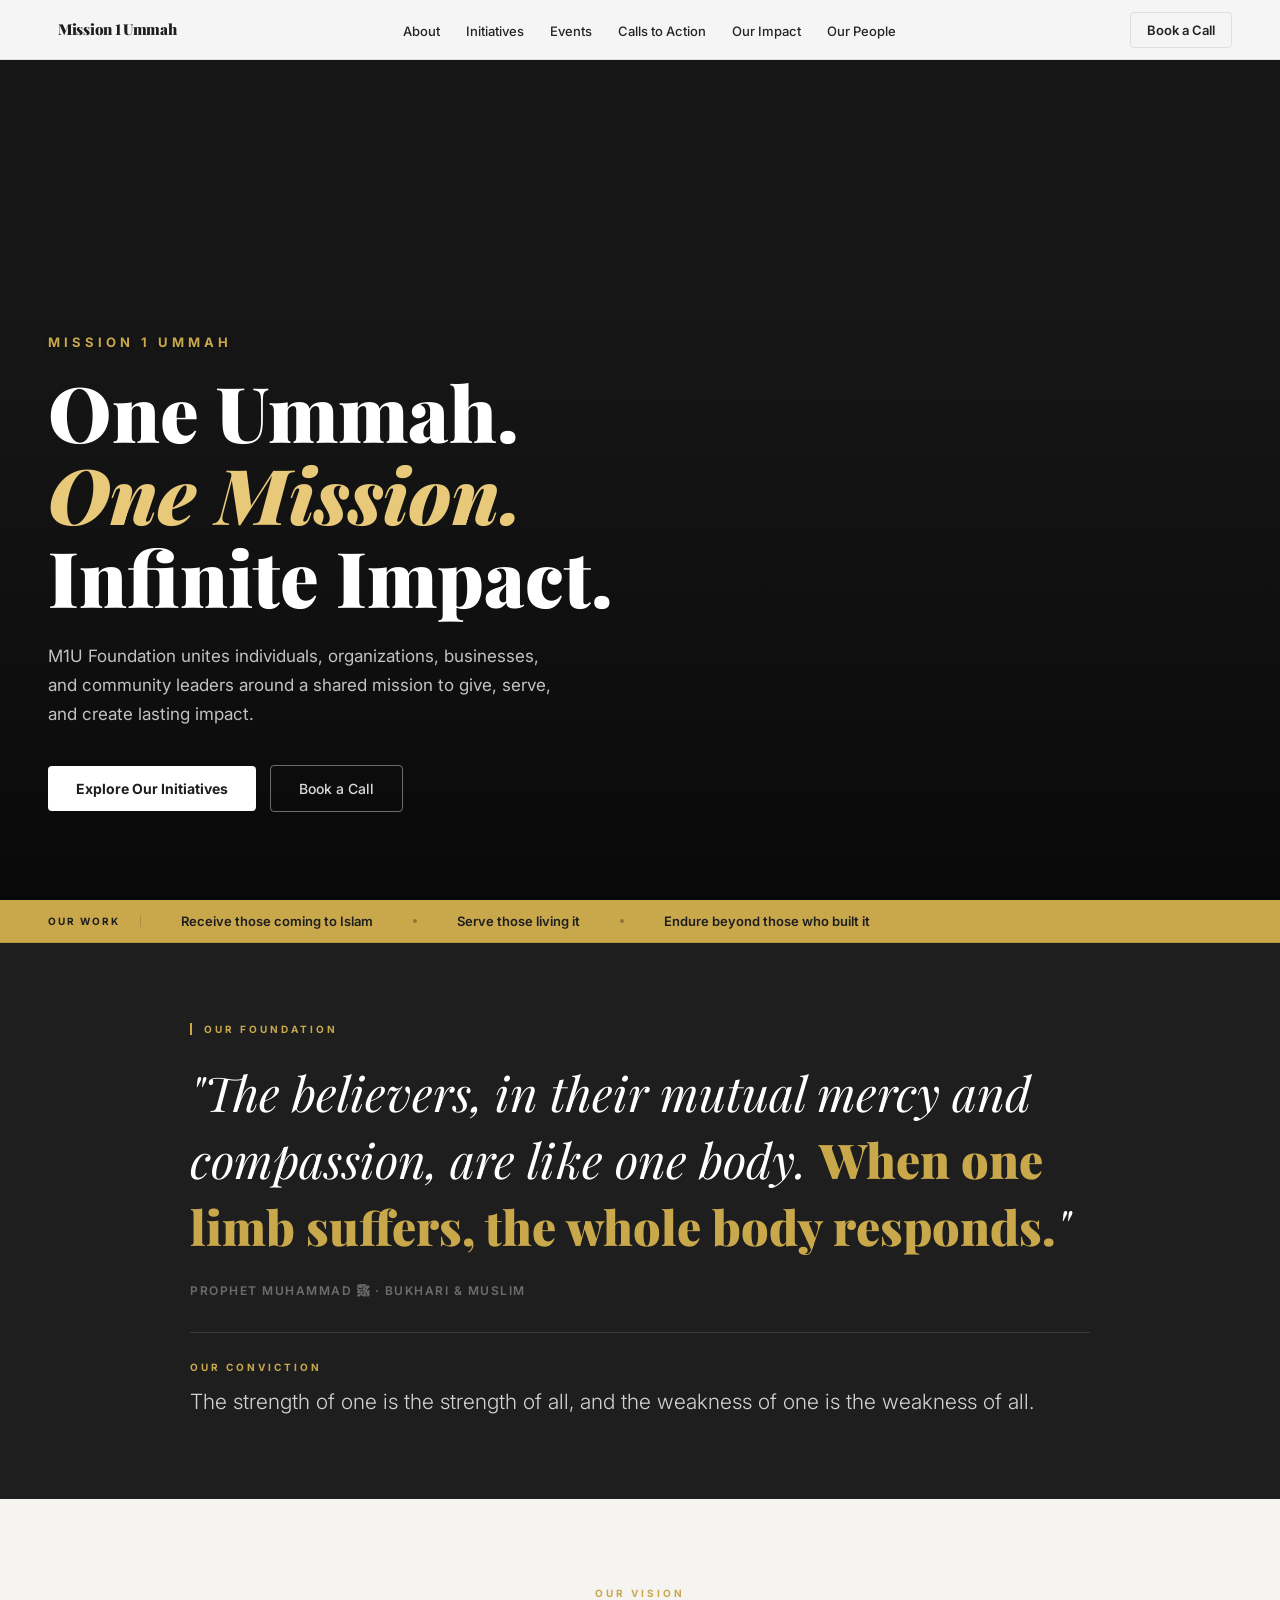
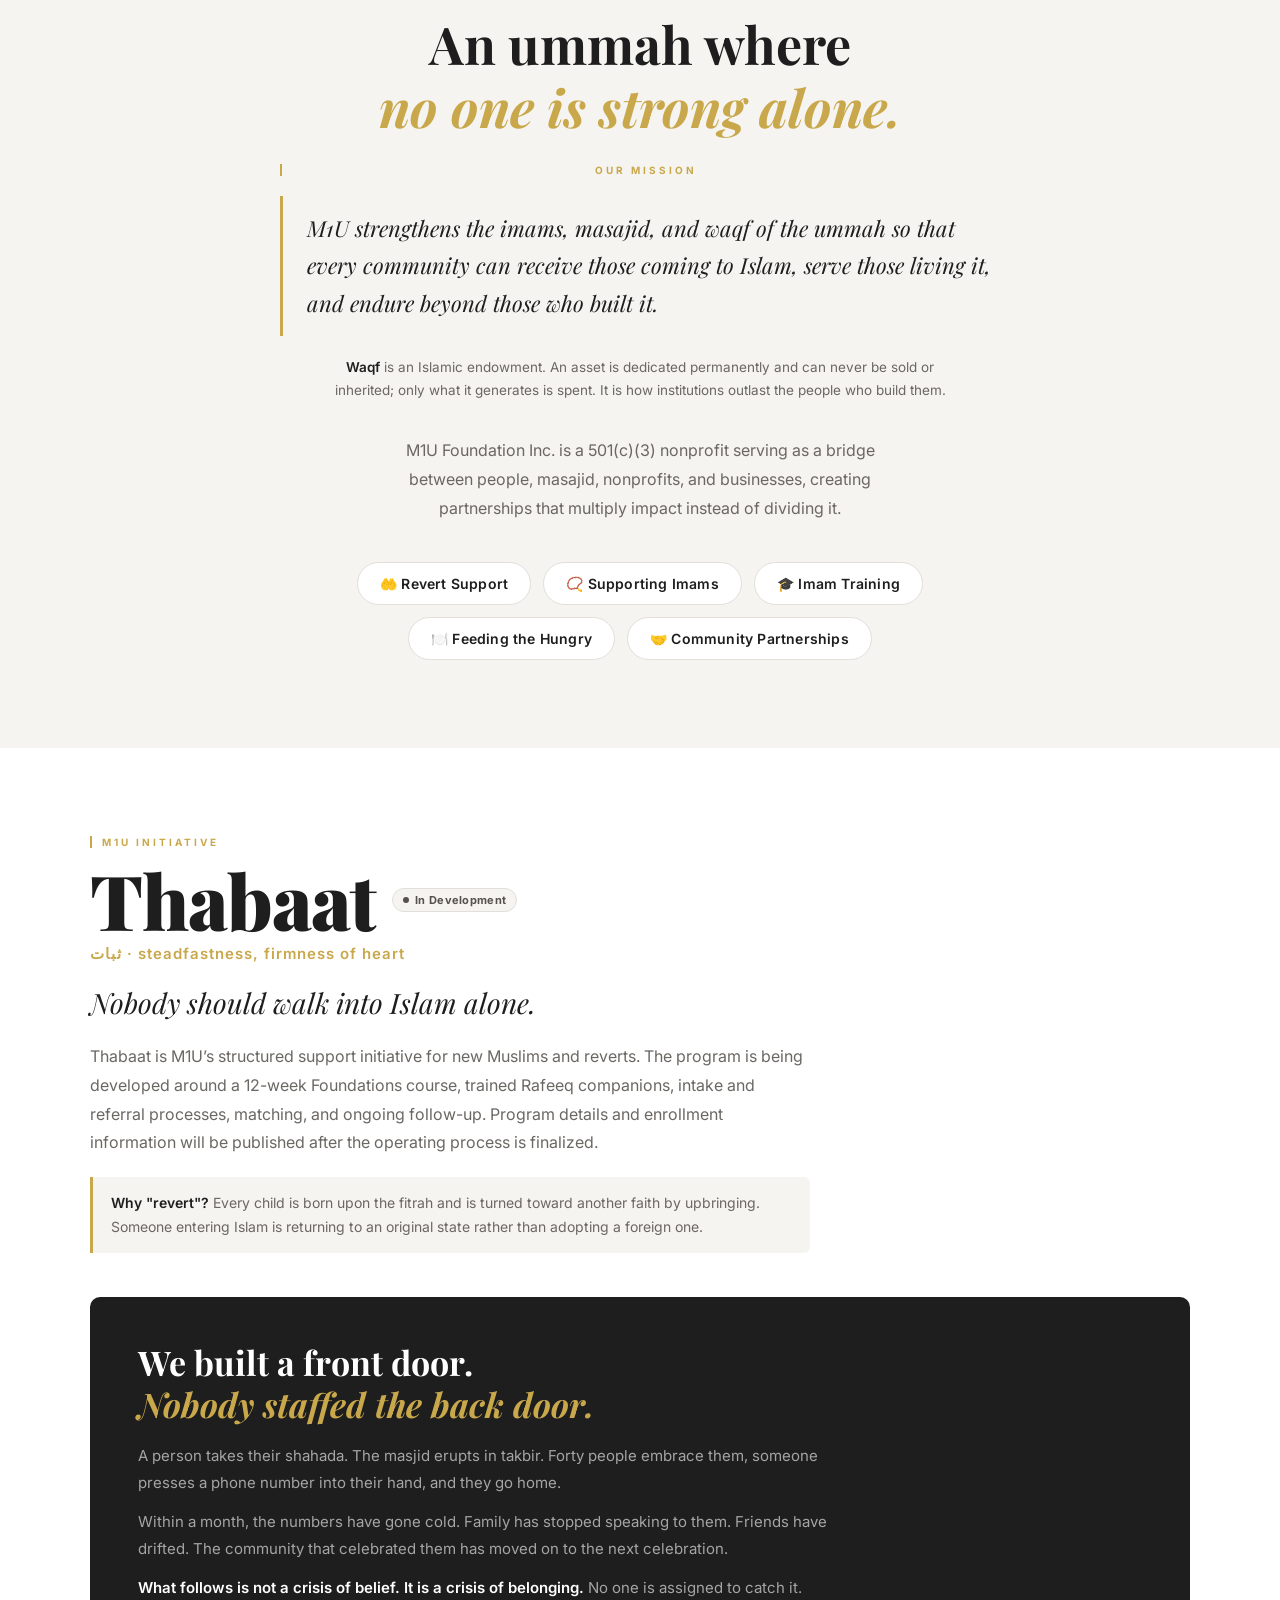
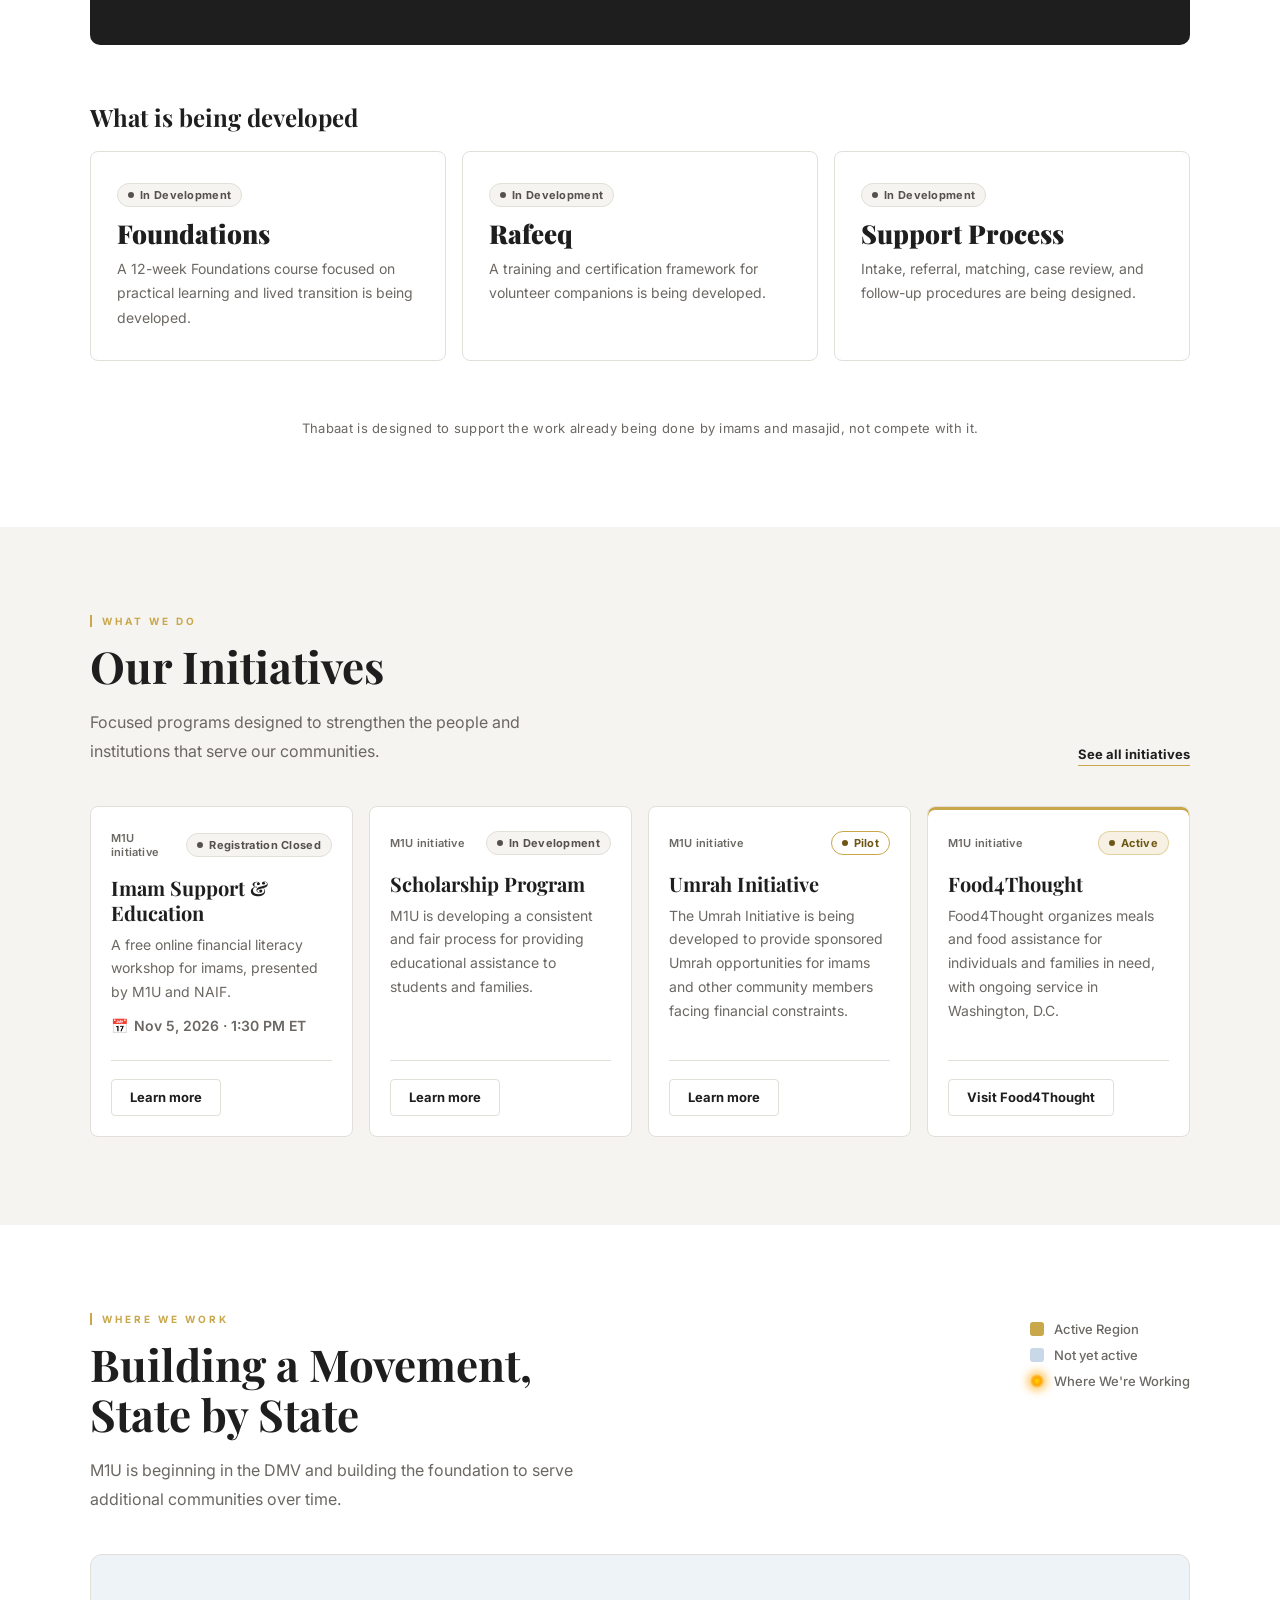
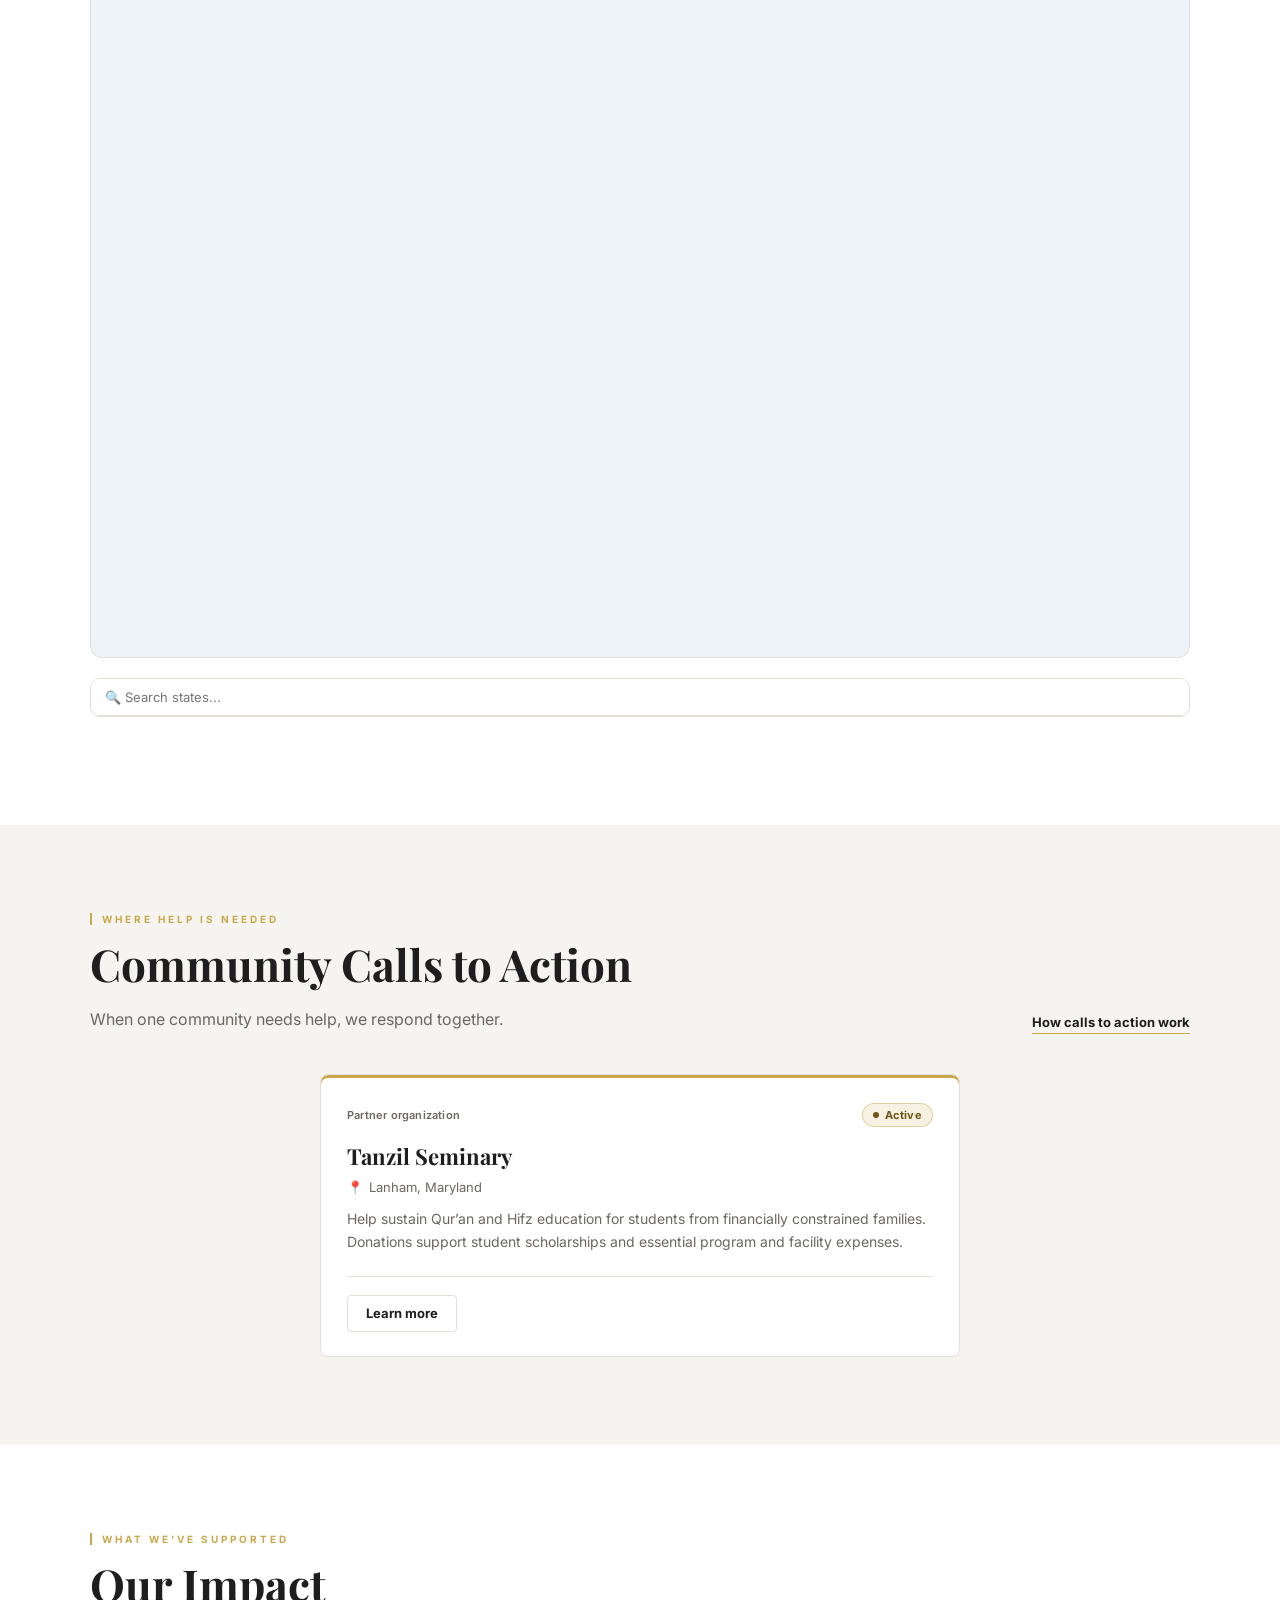
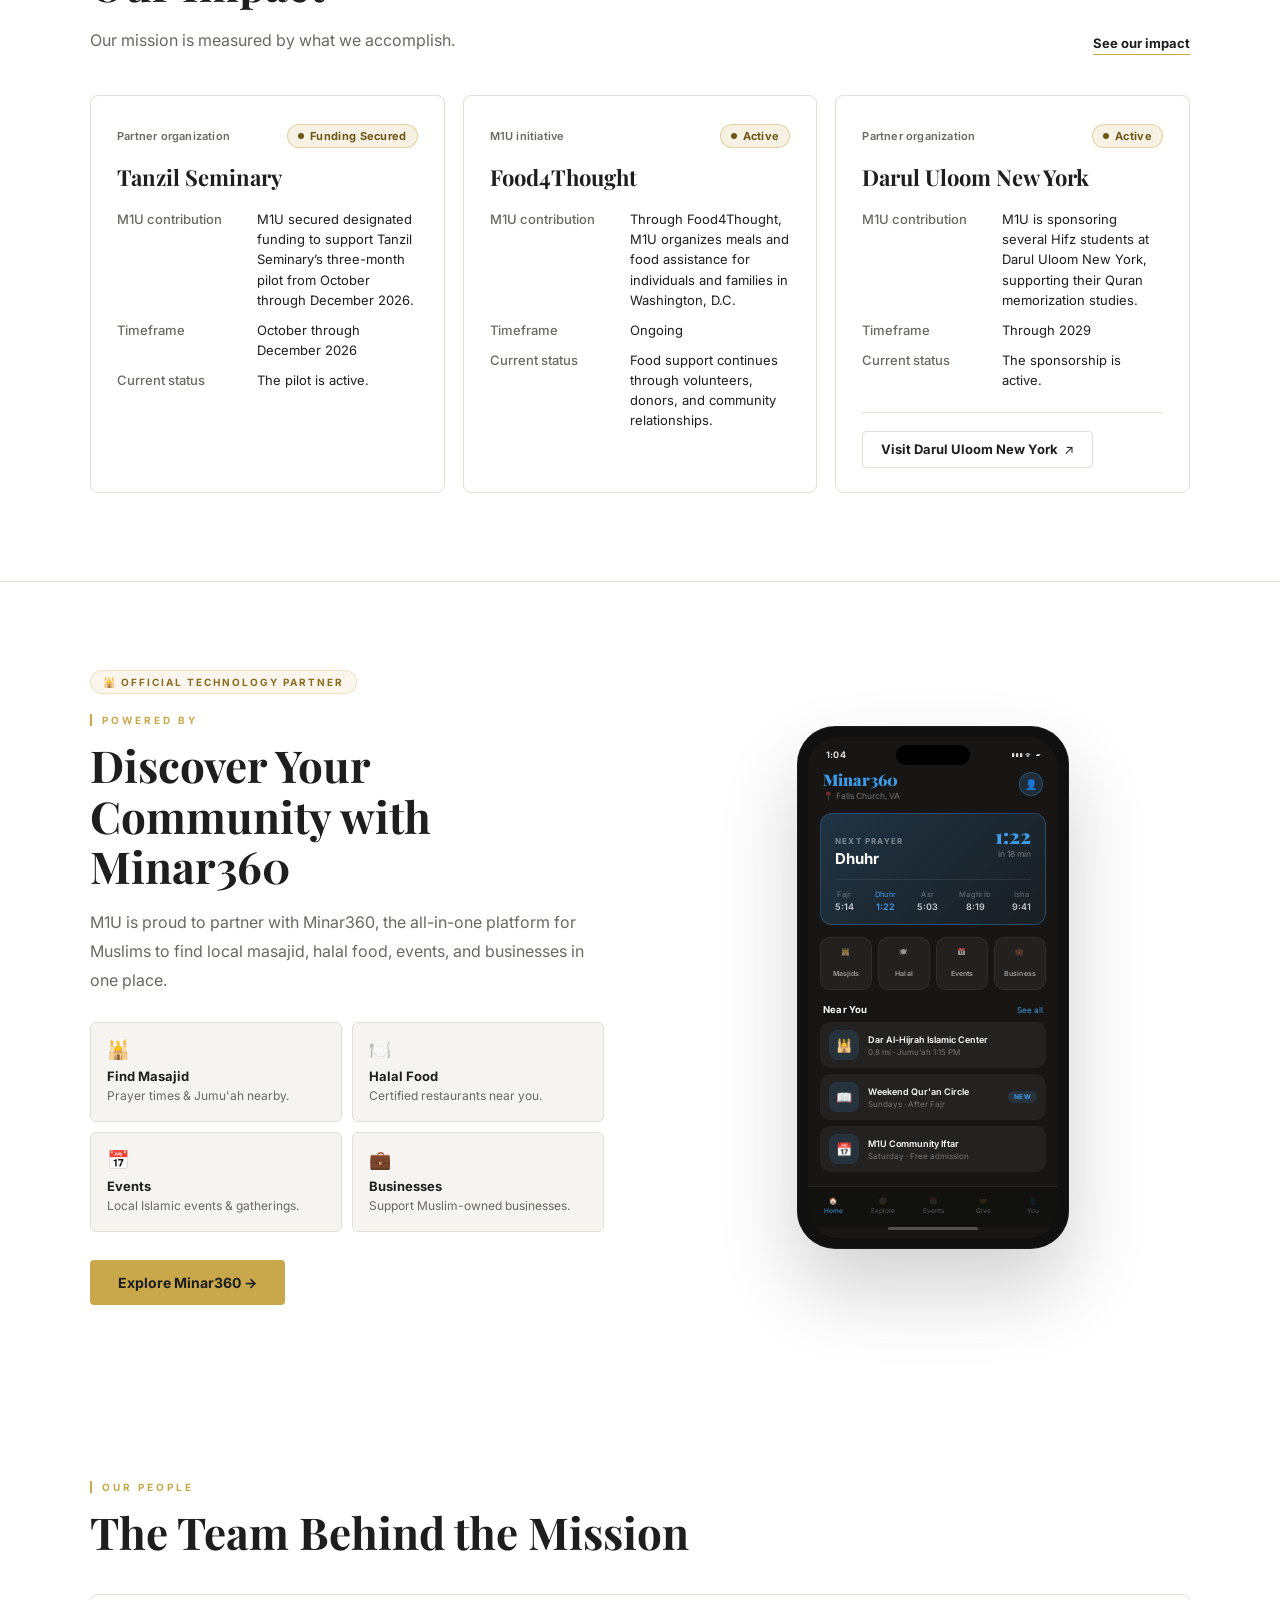
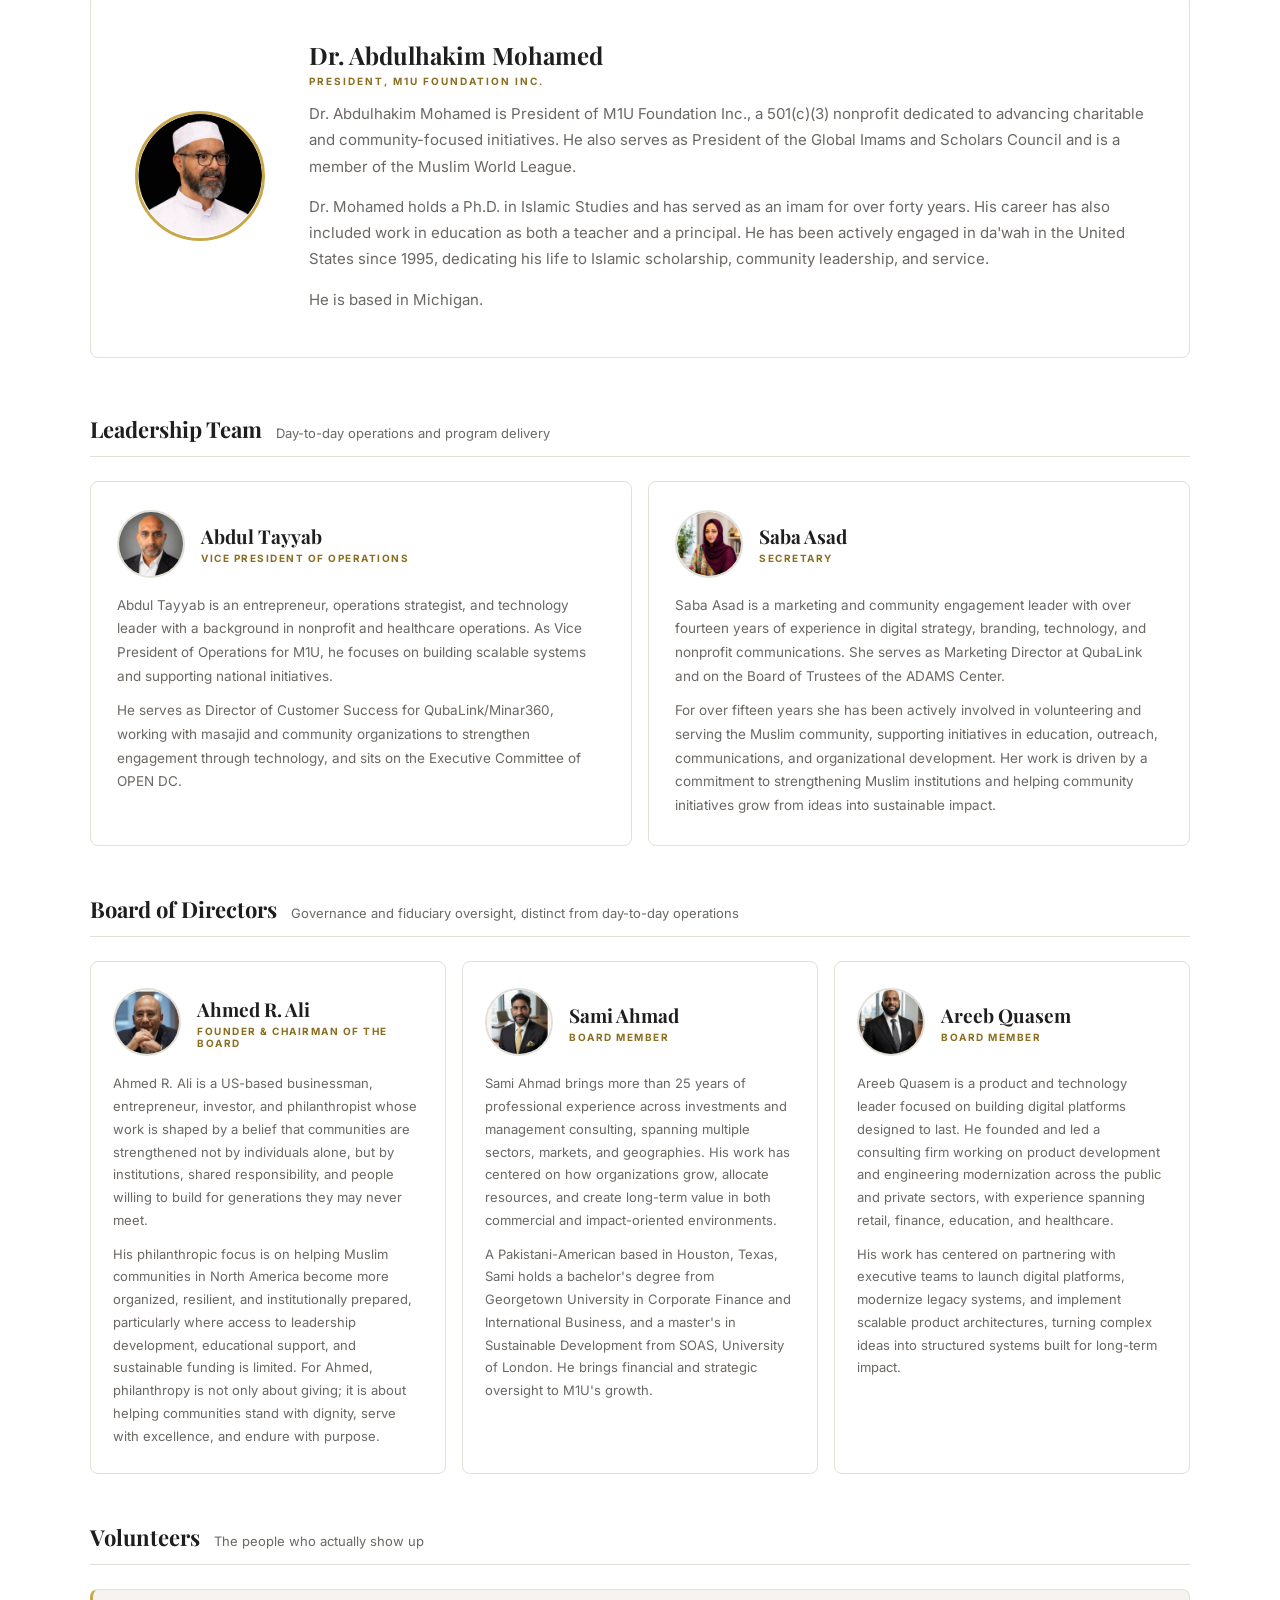
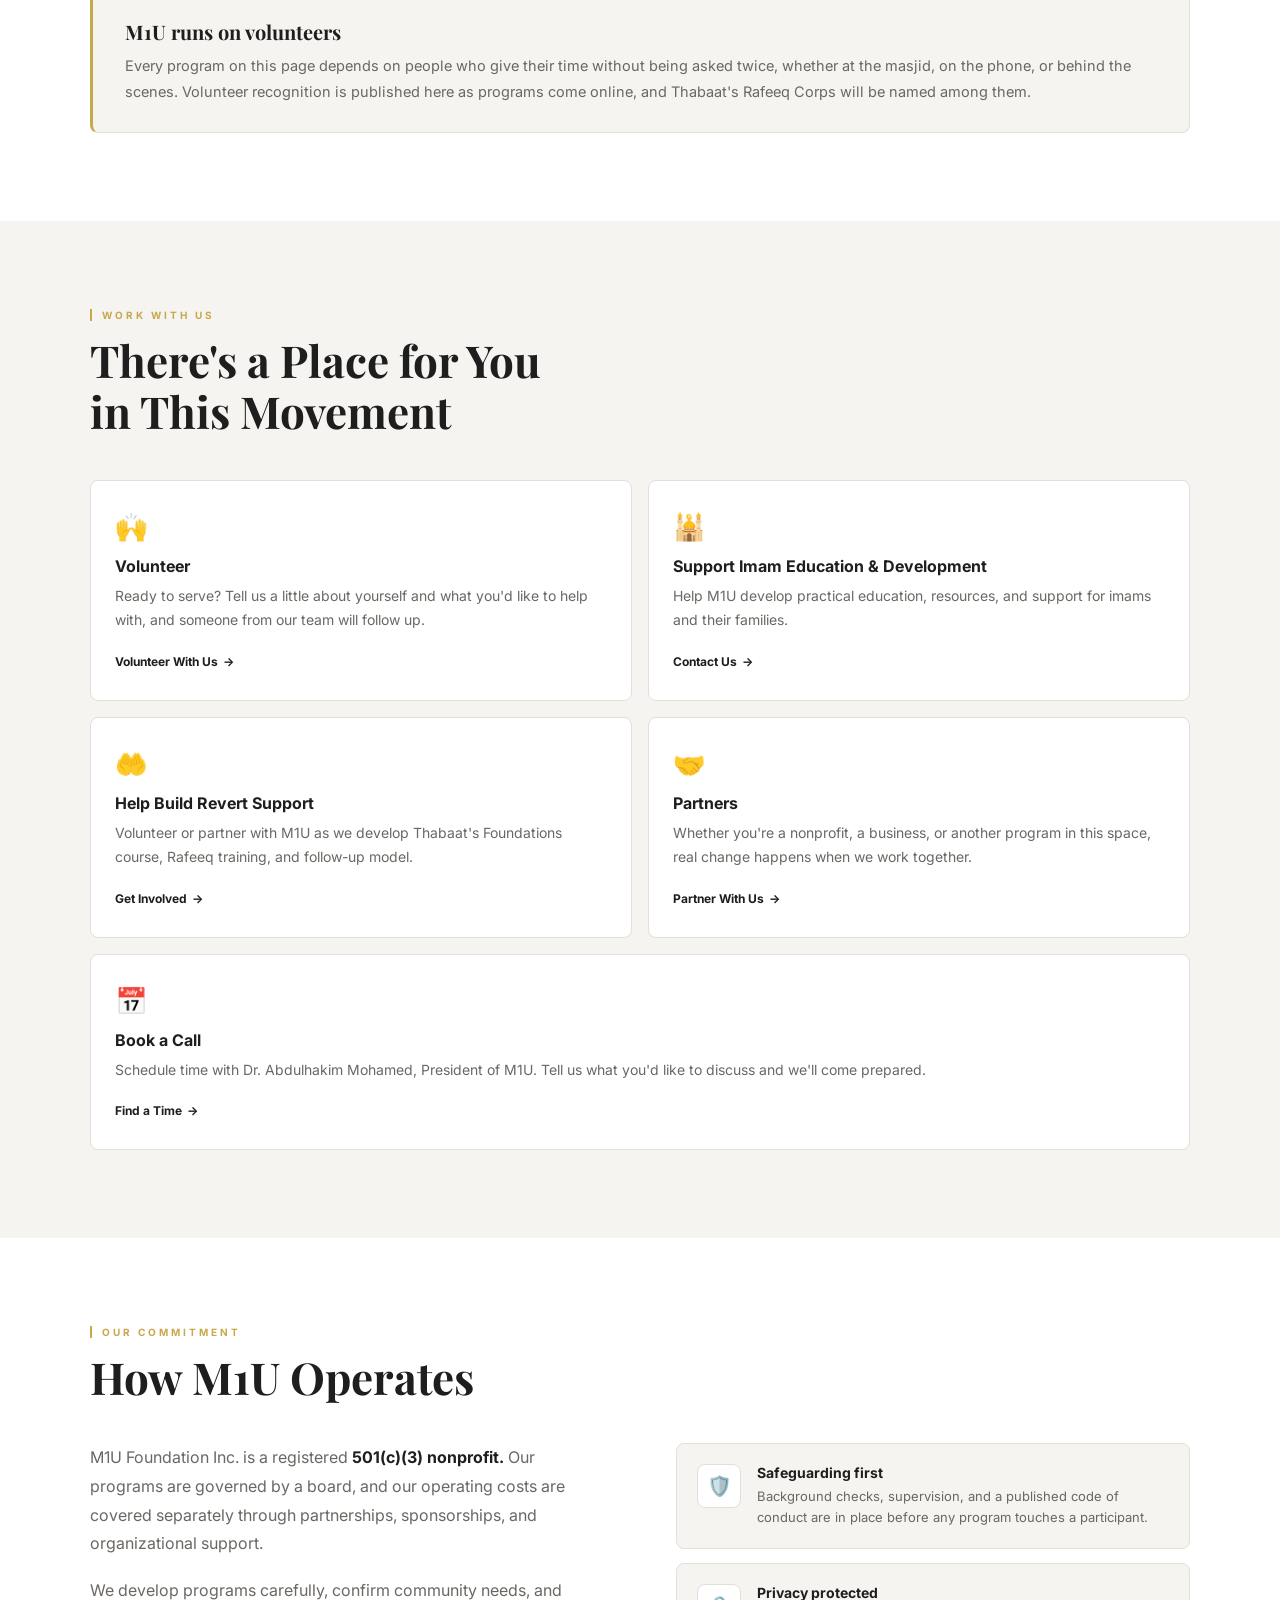
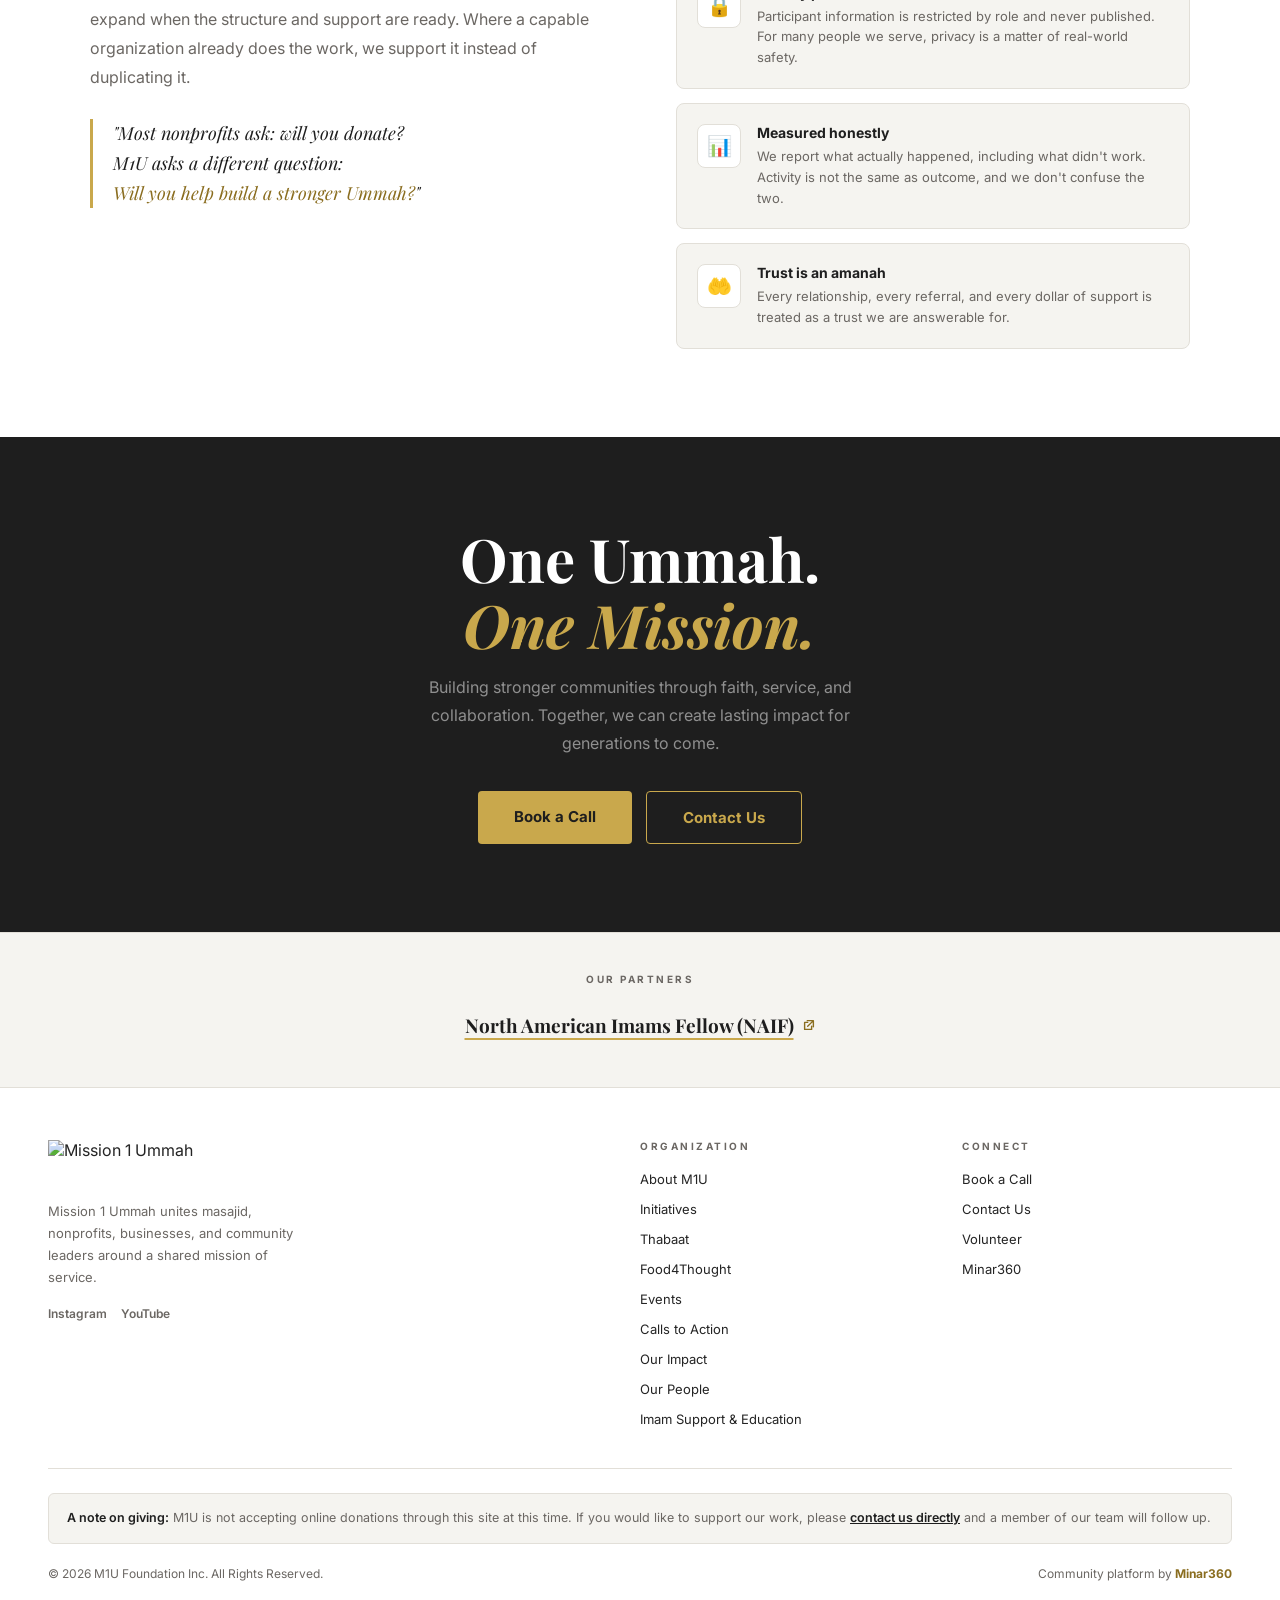
==== commit ca1b2058: "Add files via upload Add events and update impact" ====
--- a/index.html
+++ b/index.html
@@ -31,6 +31,16 @@
       <a href="/initiatives/" class="btn-white">Explore Our Initiatives</a>
       <a href="https://book.m1u.org" class="btn-outline-white" target="_blank" rel="noopener">Book a Call</a>
     </div>
+  </div>
+</section>
+
+<section class="featured" aria-labelledby="featured-title" data-m1u-hide-empty hidden>
+  <div class="container">
+    <div class="featured-head">
+      <h2 class="featured-label" id="featured-title">Featured Program</h2>
+      <a href="/events/" class="featured-more" hidden>See all events</a>
+    </div>
+    <div data-m1u="featured"></div>
   </div>
 </section>
 
--- a/assets/site.css
+++ b/assets/site.css
@@ -105,6 +105,65 @@
   transition: all .2s; white-space: nowrap;
 }
 .btn-outline-white:hover { border-color: var(--gold-light); color: var(--gold-light); }
+
+.featured { background: #FBF6E8; border-bottom: 1px solid #EADFC2; padding: 28px 48px; }
+.featured-label {
+  font-size: 10px; font-weight: 700; letter-spacing: 3px; text-transform: uppercase;
+  color: var(--gold-text); margin-bottom: 14px; border-left: 2px solid var(--gold); padding-left: 10px;
+}
+.featured-list { display: grid; grid-template-columns: 1fr; gap: 14px; }
+.featured-list.is-multi { grid-template-columns: repeat(auto-fit, minmax(340px, 1fr)); }
+.featured-item {
+  display: flex; align-items: center; justify-content: space-between; gap: 20px 32px; flex-wrap: wrap;
+  background: var(--white); border: 1px solid #EADFC2; border-left: 4px solid var(--gold);
+  border-radius: 8px; padding: 22px 26px; box-shadow: 0 6px 20px rgba(138,109,31,0.08);
+}
+.featured-copy { flex: 1 1 380px; min-width: 0; }
+.featured-copy .status { margin-bottom: 10px; }
+.featured-title { font-family: 'Playfair Display', serif; font-size: clamp(22px, 2.6vw, 30px); font-weight: 900; color: var(--charcoal); line-height: 1.2; }
+.featured-presenter { font-size: 14.5px; font-weight: 600; color: var(--gold-text); margin-top: 6px; }
+.featured-meta { list-style: none; display: flex; flex-wrap: wrap; gap: 6px 22px; margin-top: 12px; }
+.featured-meta li { display: flex; align-items: center; gap: 7px; font-size: 14.5px; font-weight: 500; color: var(--charcoal); }
+.featured-action { flex: 0 0 auto; }
+.featured-action .m-btn { font-size: 15px; padding: 15px 30px; min-height: 48px; }
+.featured-list.is-multi .featured-item { flex-direction: column; align-items: flex-start; justify-content: space-between; flex-wrap: nowrap; }
+.featured-list.is-multi .featured-copy { flex: 0 0 auto; width: 100%; }
+.featured-list.is-multi .featured-action { flex: 0 0 auto; margin-top: 4px; }
+.ext-mark { font-weight: 400; margin-left: 6px; }
+
+.featured-head { display: flex; justify-content: space-between; align-items: baseline; gap: 12px; margin-bottom: 14px; }
+.featured-head .featured-label { margin-bottom: 0; }
+.featured-more { font-size: 13px; font-weight: 700; color: var(--charcoal); text-decoration: none; border-bottom: 1.5px solid var(--gold); padding-bottom: 2px; white-space: nowrap; }
+.featured-more:hover { color: var(--gold-text); }
+
+.event-presenter { font-size: 14px; font-weight: 600; color: var(--gold-text) !important; margin-bottom: 10px; }
+.event-card.is-past { box-shadow: none; }
+.event-photos { display: grid; grid-template-columns: repeat(auto-fit, minmax(120px, 1fr)); gap: 6px; margin: -28px -26px 20px; border-radius: 8px 8px 0 0; overflow: hidden; }
+.event-photos img { width: 100%; aspect-ratio: 4/3; object-fit: cover; display: block; }
+.event-outcomes { margin-top: 16px; }
+.event-outcomes h4 { font-size: 13px; font-weight: 700; color: var(--charcoal); margin-bottom: 6px; }
+.event-outcomes ul { padding-left: 18px; font-size: 14px; color: var(--muted); line-height: 1.7; }
+.events-empty { font-size: 15px; color: var(--muted); }
+.event-date { font-size: 13.5px; font-weight: 600; color: var(--charcoal) !important; display: flex; align-items: center; gap: 6px; margin-bottom: 10px; }
+
+.event-detail { max-width: 820px; }
+.event-detail-top { display: flex; align-items: center; gap: 14px; flex-wrap: wrap; margin-bottom: 6px; }
+.event-detail-top .event-status-note { margin: 0; }
+.event-detail-meta { margin: 18px 0 8px; background: var(--white); border: 1px solid var(--border); border-radius: 8px; padding: 18px 22px; }
+.event-detail-action { margin: 18px 0 8px; }
+.event-section { margin-top: 36px; }
+.event-section h2 { font-family: 'Playfair Display', serif; font-size: 24px; font-weight: 700; color: var(--charcoal); margin-bottom: 12px; }
+.event-section p { font-size: 15.5px; color: var(--text); line-height: 1.8; }
+.event-section p + p { margin-top: 12px; }
+.event-section .status { margin-bottom: 10px; }
+.event-gallery { display: grid; grid-template-columns: repeat(auto-fill, minmax(220px, 1fr)); gap: 12px; }
+.event-gallery figure { margin: 0; }
+.event-gallery img { width: 100%; aspect-ratio: 4/3; object-fit: cover; border-radius: 6px; display: block; background: var(--off-white); }
+.event-gallery figcaption { font-size: 13px; color: var(--muted); margin-top: 6px; line-height: 1.5; }
+.event-resources, .event-outcome-list { padding-left: 20px; font-size: 15px; line-height: 1.9; }
+.event-resources a { color: var(--charcoal); font-weight: 600; }
+.event-back { margin-top: 40px; font-size: 14px; }
+.event-back a { color: var(--charcoal); font-weight: 600; text-decoration: none; border-bottom: 1.5px solid var(--gold); }
 
 .ticker { background: var(--gold); padding: 0; overflow: hidden; border-bottom: 1px solid rgba(0,0,0,0.1); }
 .ticker-inner { display: flex; align-items: center; padding: 13px 48px; gap: 40px; white-space: nowrap; }
@@ -677,7 +736,7 @@
 }
 .m-card:hover { border-color: var(--gold); }
 .m-card.is-emphasis { box-shadow: inset 0 3px 0 var(--gold); } 
-.m-card-top { display: flex; justify-content: space-between; align-items: center; gap: 12px; margin-bottom: 16px; }
+.m-card-top { display: flex; justify-content: space-between; align-items: center; gap: 12px; margin-bottom: 16px; min-height: 24px; }
 .m-card-kind { font-size: 11px; font-weight: 600; color: var(--muted); letter-spacing: 0.2px; }
 .m-card h3 {
   font-family: 'Playfair Display', serif; font-size: 22px; font-weight: 700;
@@ -708,7 +767,10 @@
 .status--pilot, .status--launching { background: var(--white); color: #6E5615; border-color: var(--gold); }
 .status--scheduled { background: rgba(201,168,76,0.16); color: #6E5615; border-color: rgba(201,168,76,0.45); }
 .status--closed, .status--postponed { background: var(--off-white); color: #55514D; border-color: var(--border); }
-.status--cancelled { background: #F7E9E7; color: #8A2E22; border-color: #E5C2BC; }
+.status--canceled { background: #F7E9E7; color: #8A2E22; border-color: #E5C2BC; }
+.status--scheduled { background: rgba(201,168,76,0.16); color: #6E5615; border-color: rgba(201,168,76,0.45); }
+.event-card.is-notice { box-shadow: inset 0 3px 0 #C9C4BA; }
+.event-status-note, .featured-note { font-size: 14px; font-weight: 600; color: var(--charcoal) !important; margin: 4px 0 10px; }
 .status--development { background: var(--off-white); color: #55514D; border-color: var(--border); }
 .status--completed { background: var(--charcoal); color: var(--gold-light); }
 .status--ended, .status--archived { background: var(--off-white); color: #55514D; border-color: var(--border); }
@@ -841,6 +903,12 @@
   .hero-content { padding: 0 24px; }
   .hero-actions { gap: 10px; }
   .btn-white, .btn-outline-white { padding: 12px 20px; font-size: 13px; }
+  .featured { padding: 22px 20px; }
+  .featured-item { padding: 20px 18px; }
+  .featured-copy, .featured-action { flex-basis: 100%; }
+  .featured-action .m-btn { width: 100%; }
+  .event-photos { margin: -24px -20px 18px; }
+  .featured-list.is-multi { grid-template-columns: 1fr; }
   .ticker-inner { padding: 12px 20px; flex-wrap: wrap; gap: 8px; }
   .ticker-items { flex-wrap: wrap; gap: 14px; }
   .believe { padding: 56px 20px; }
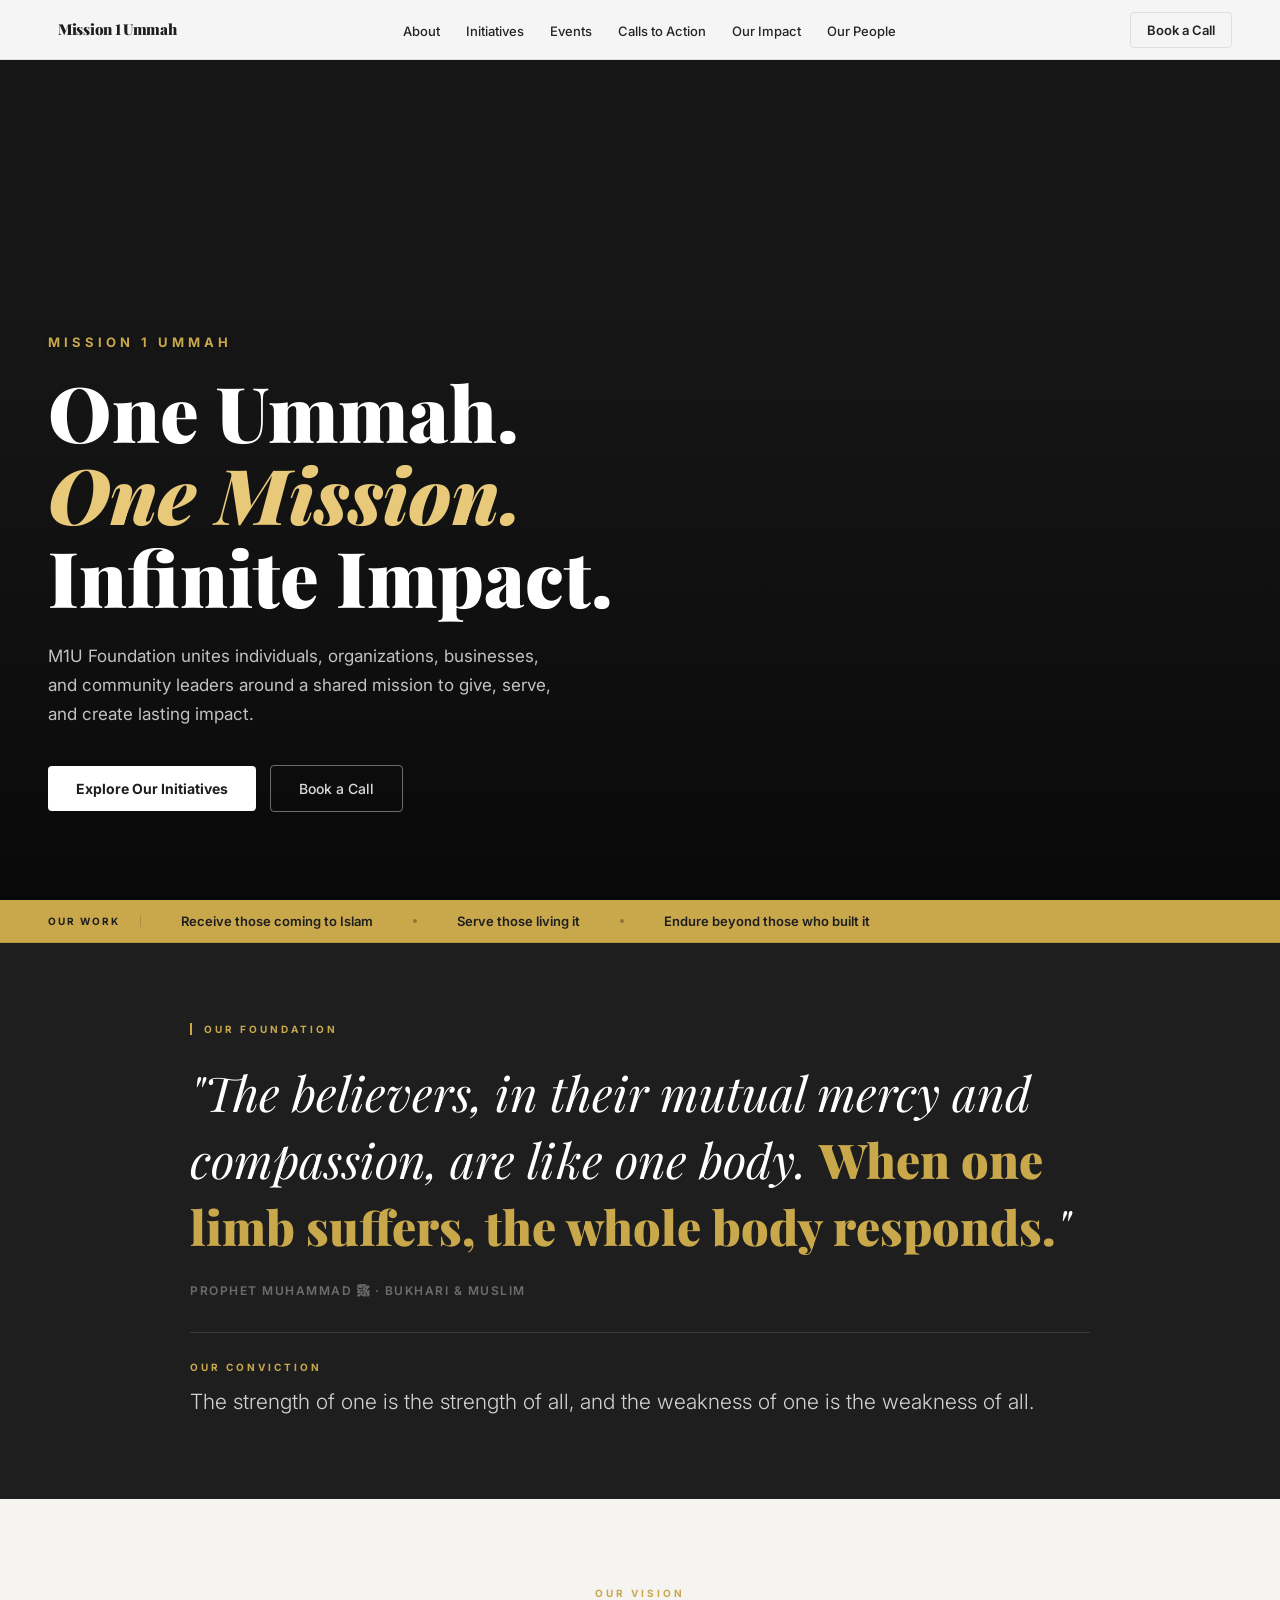
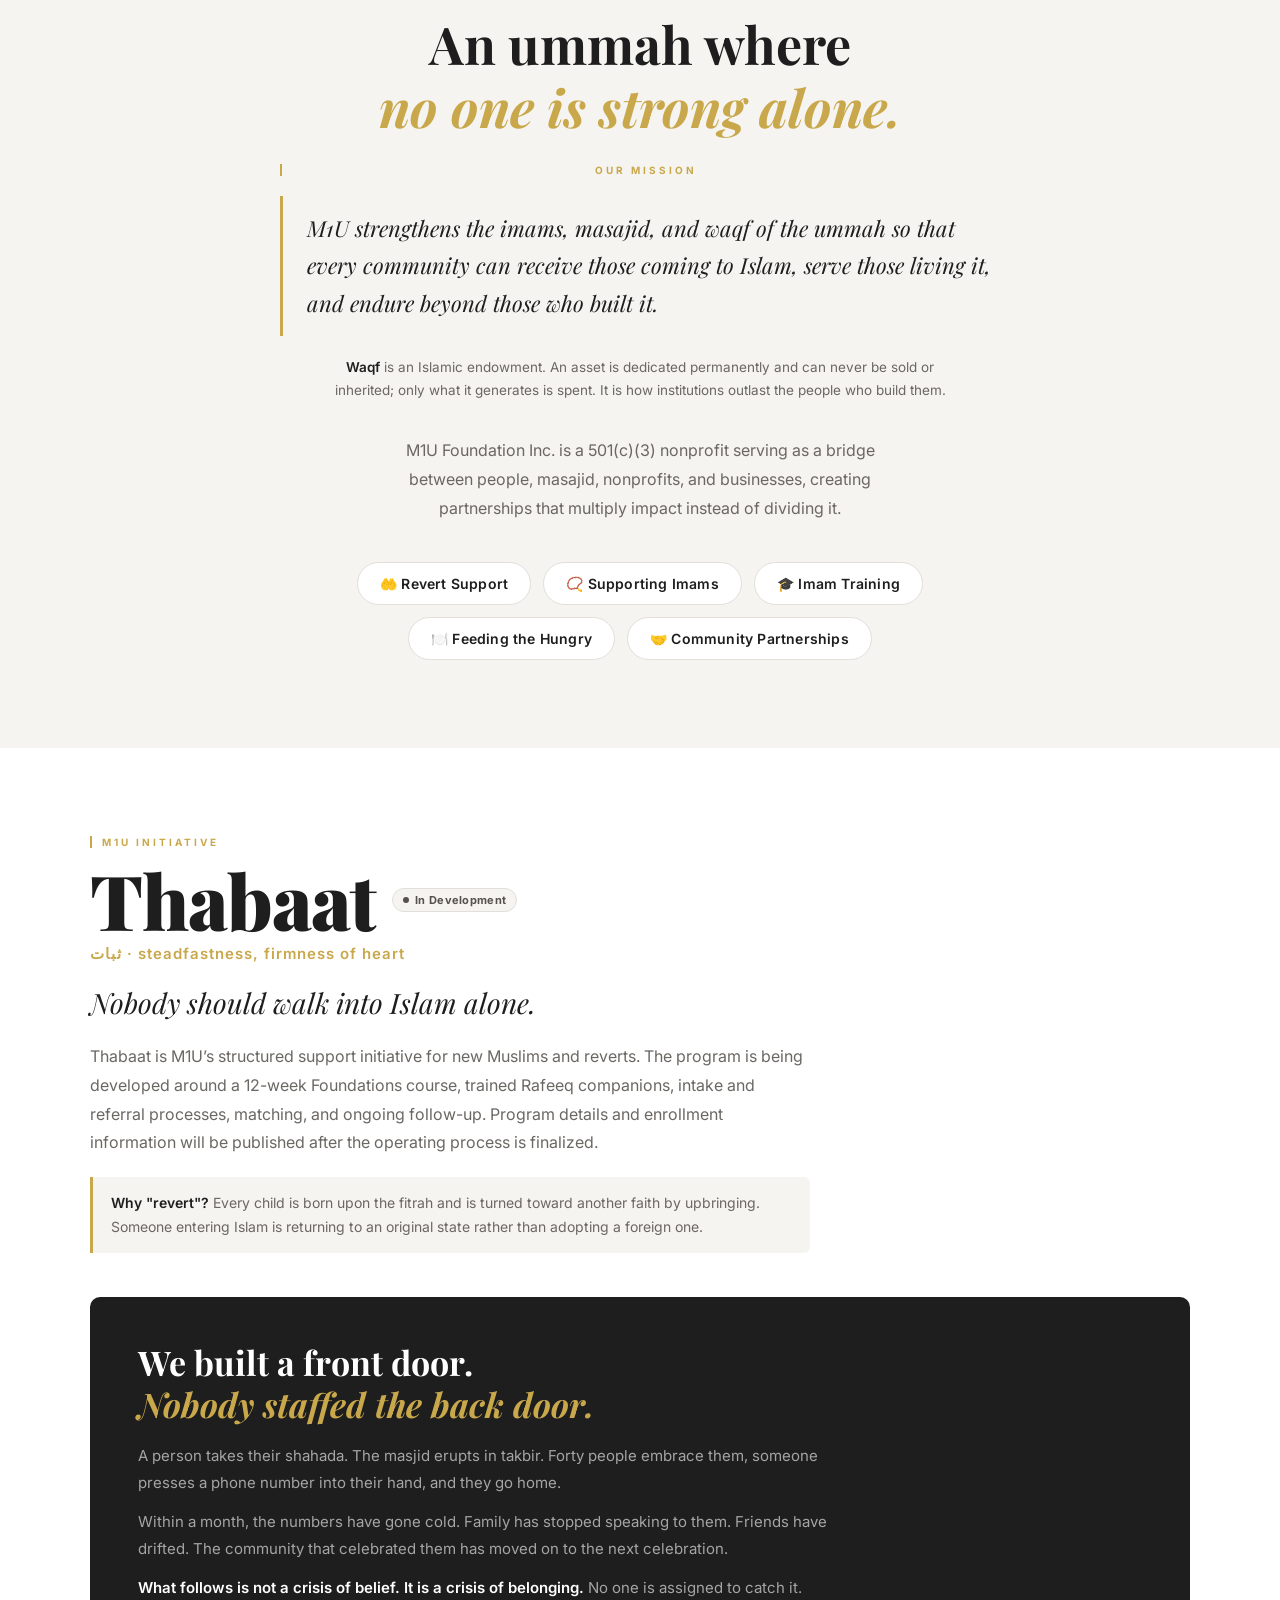
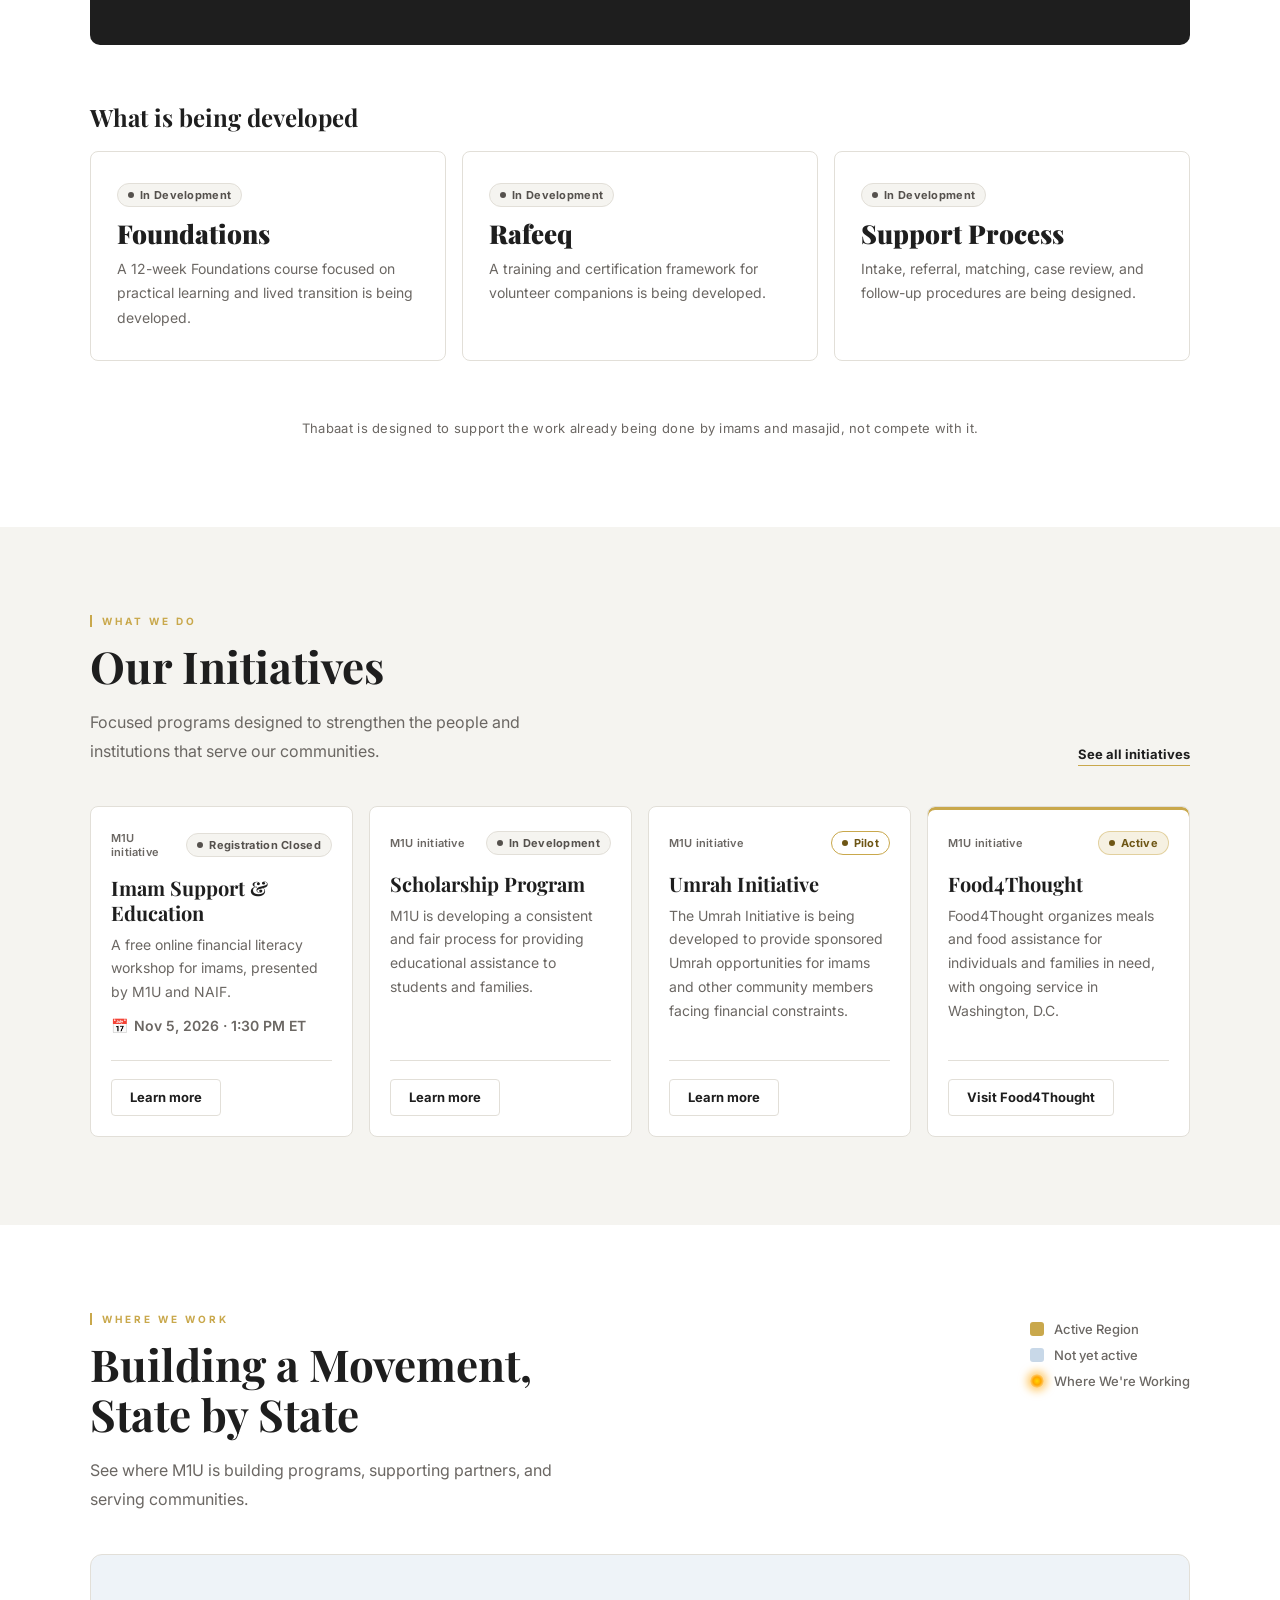
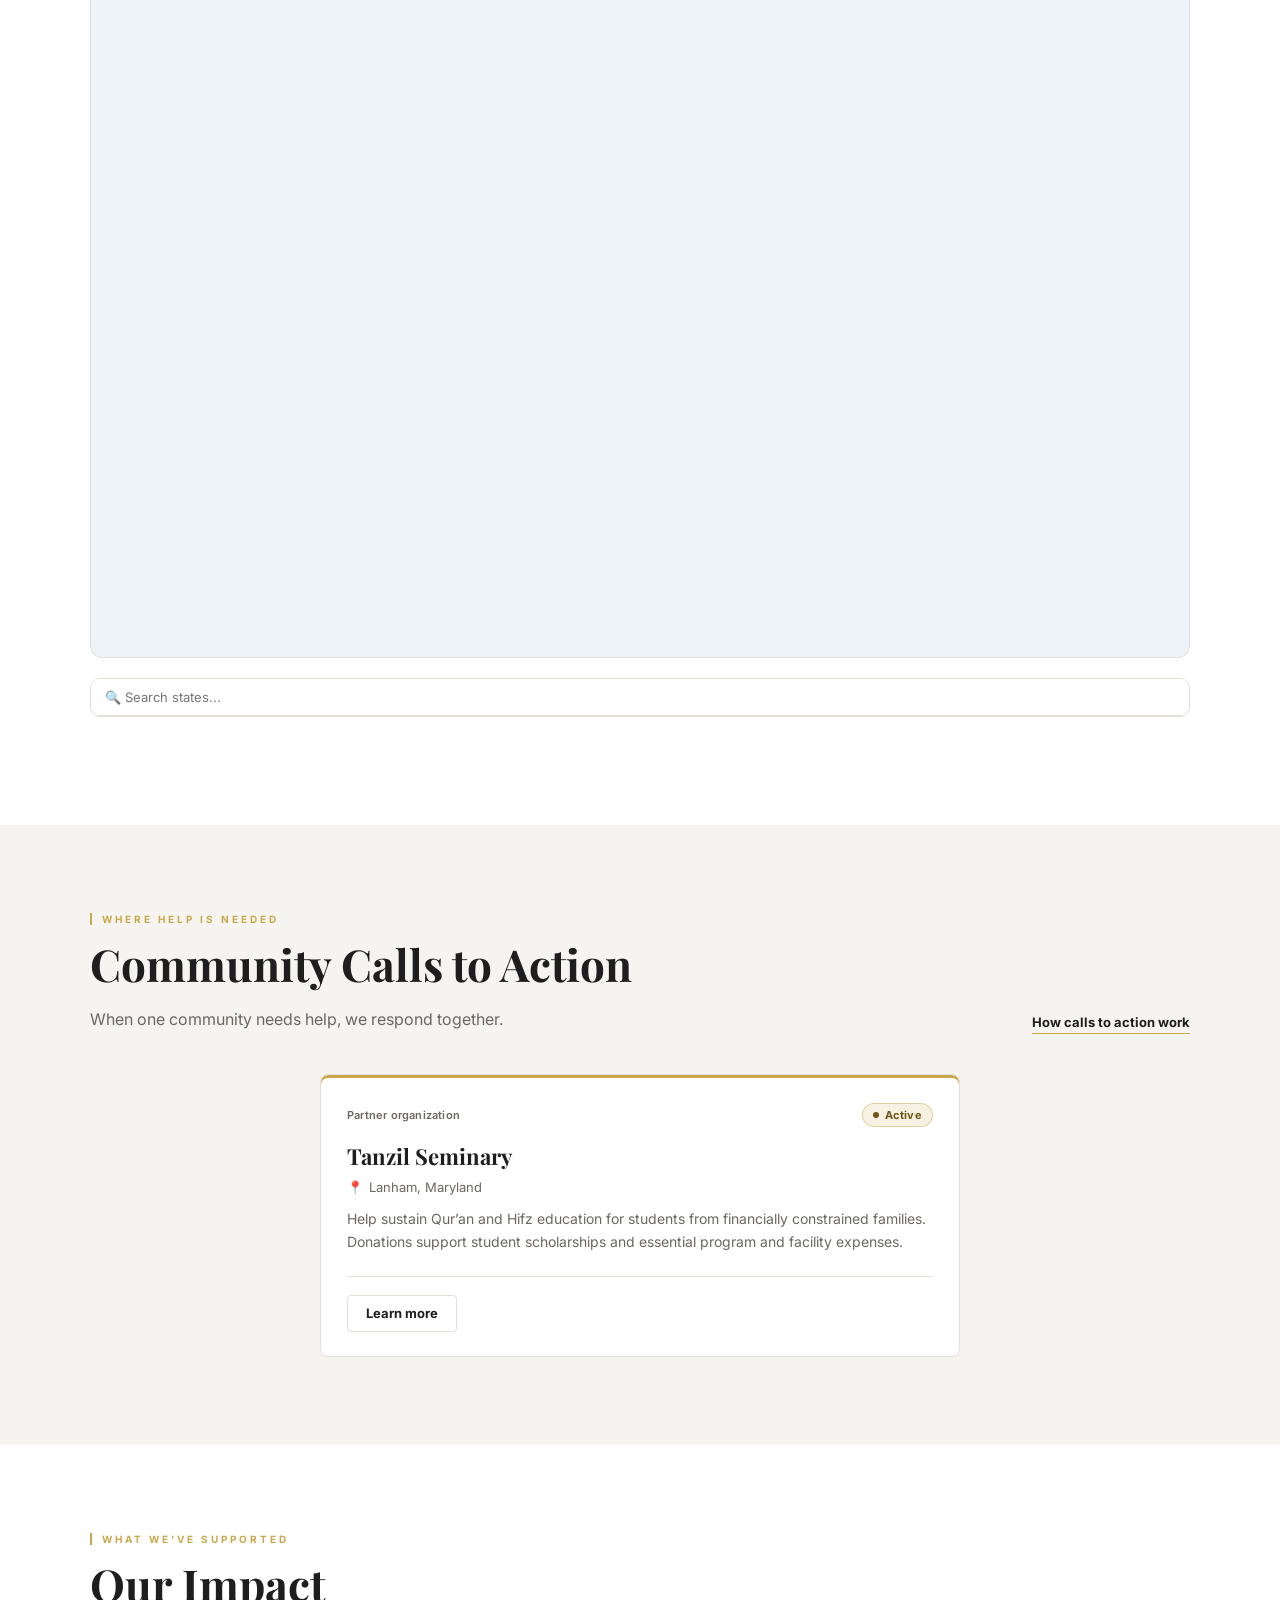
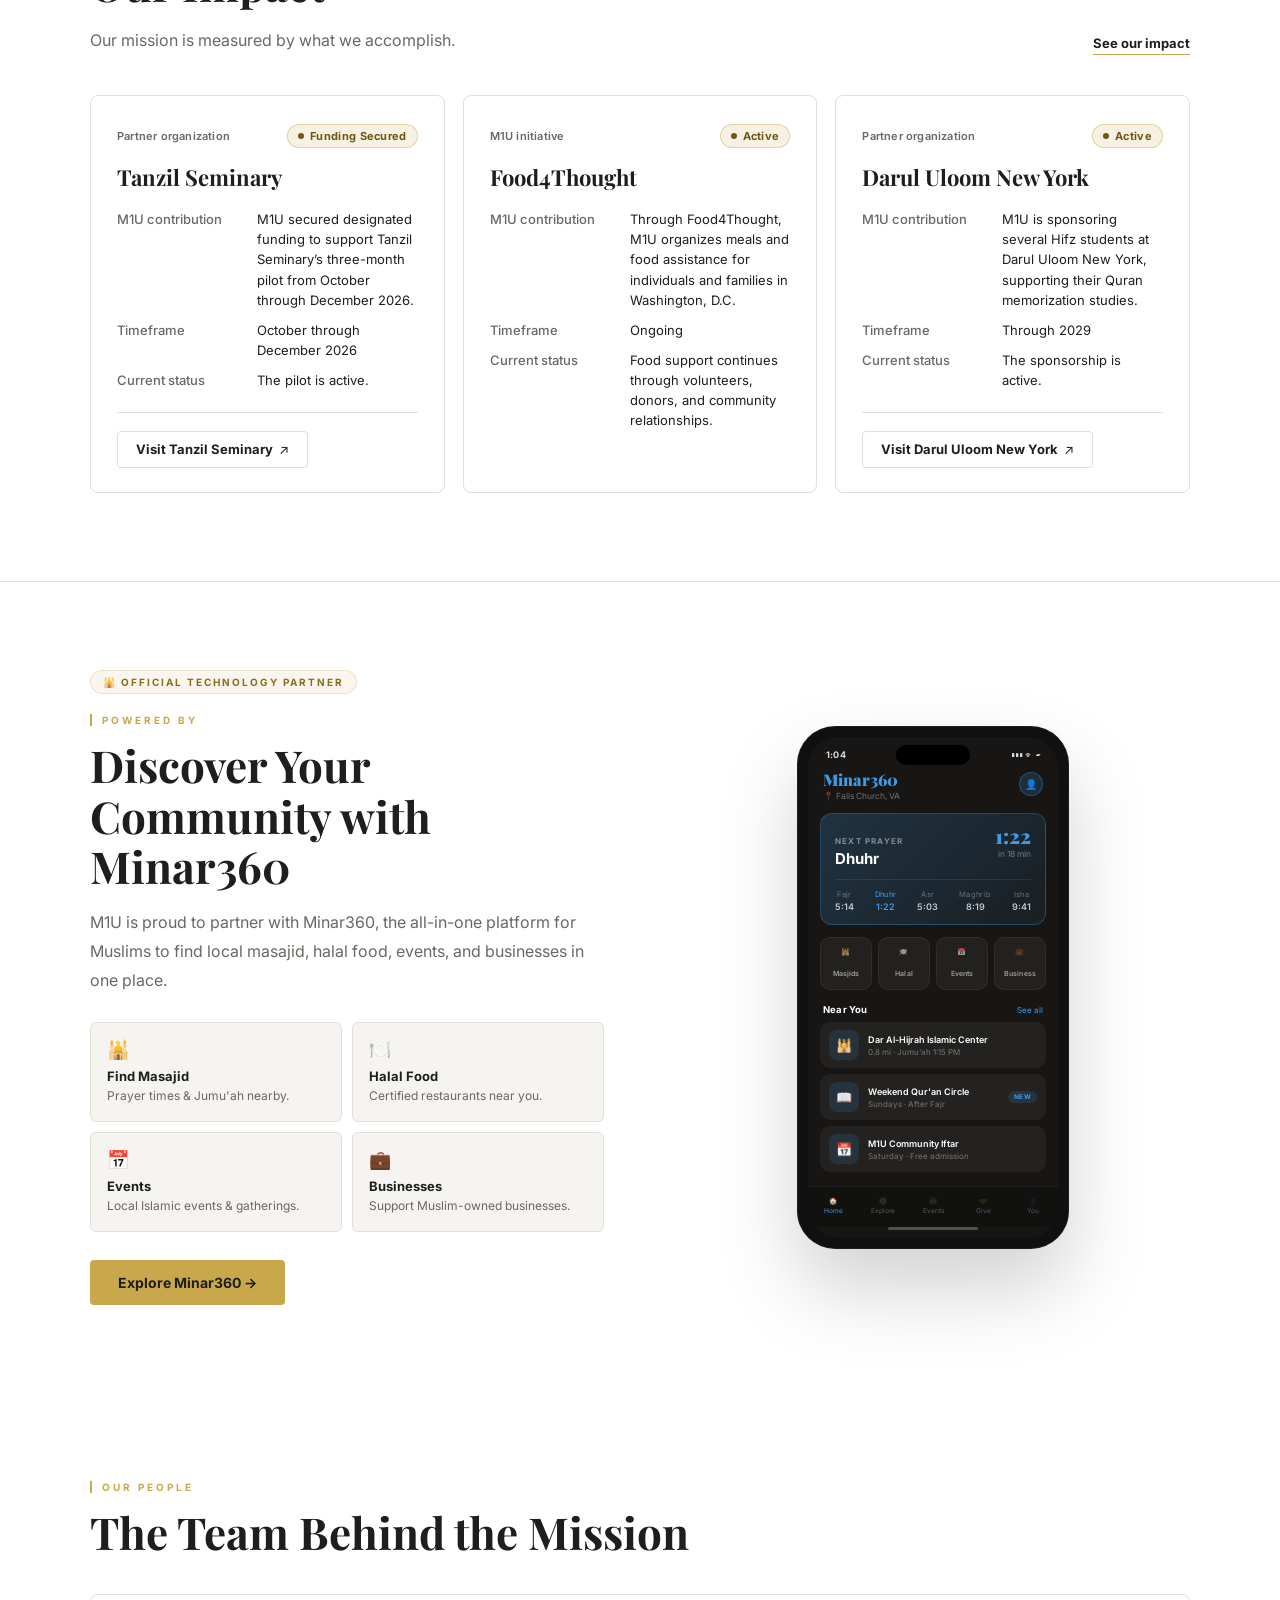
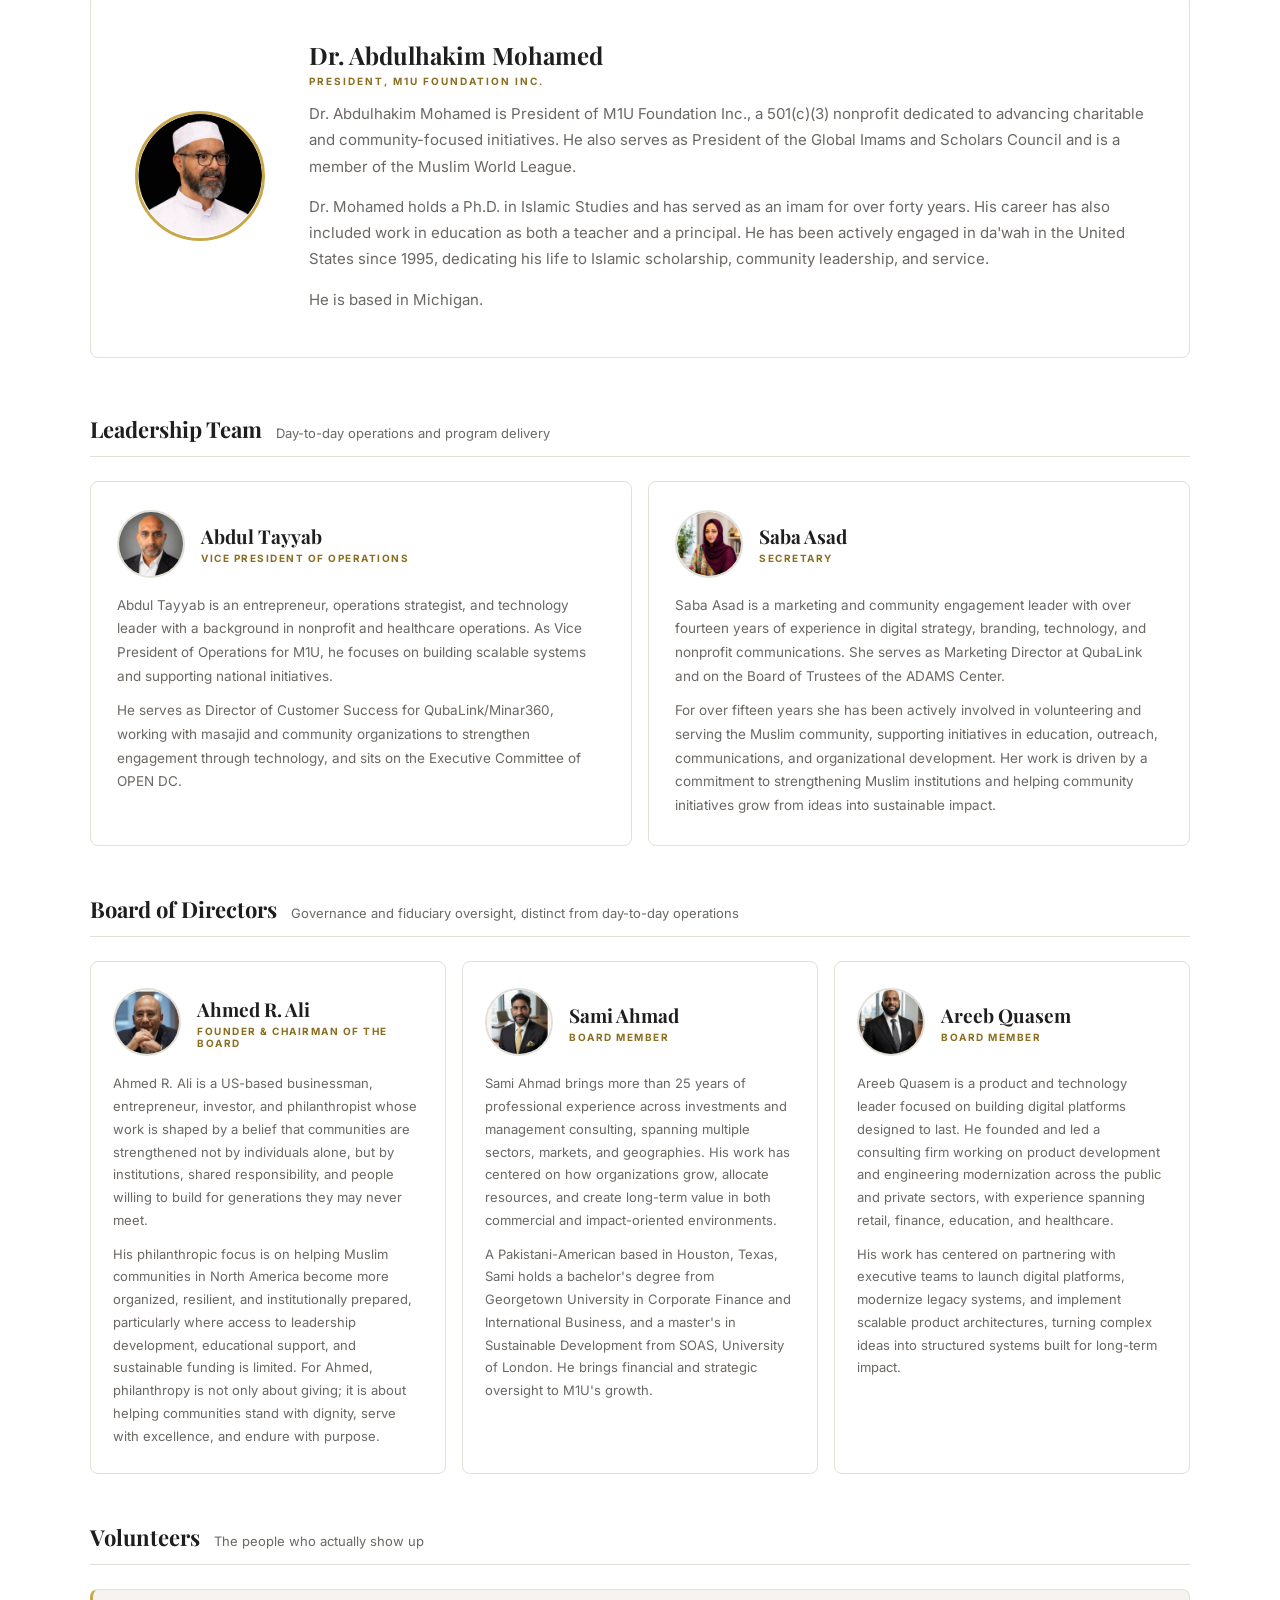
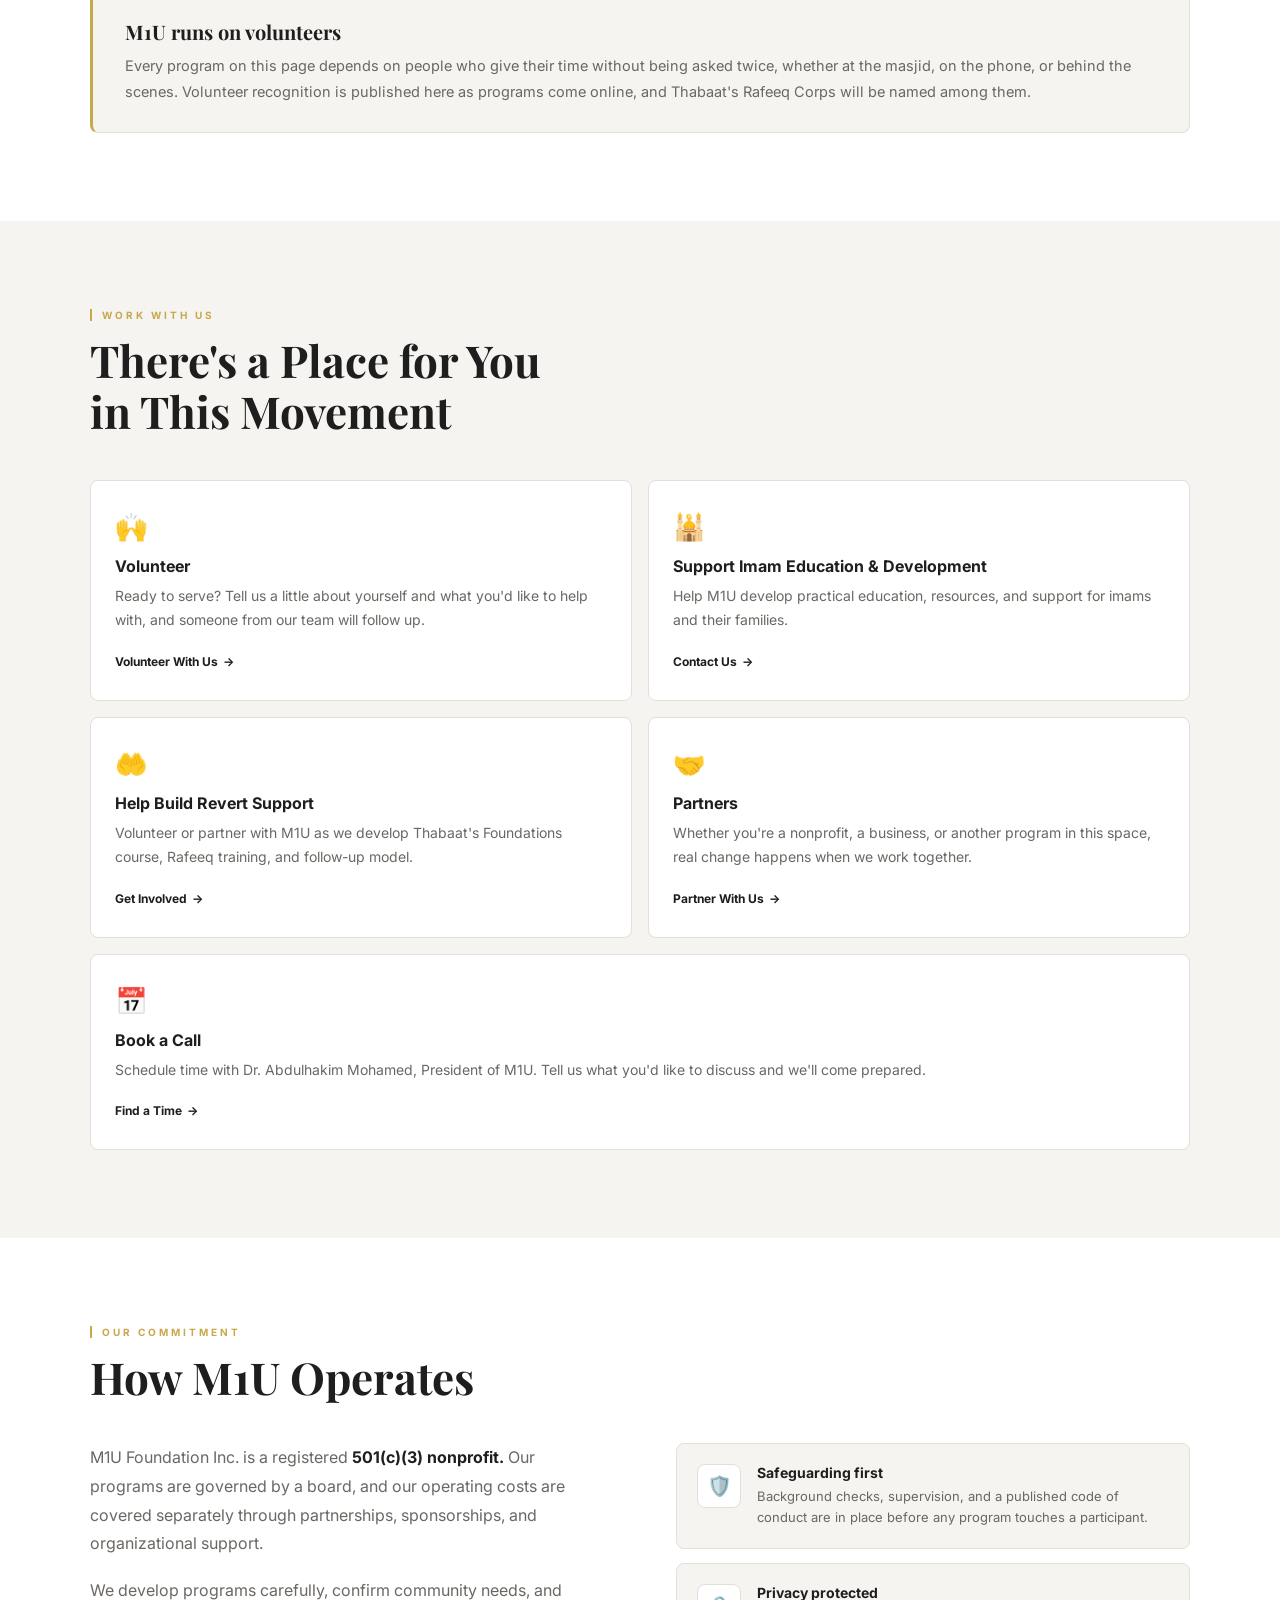
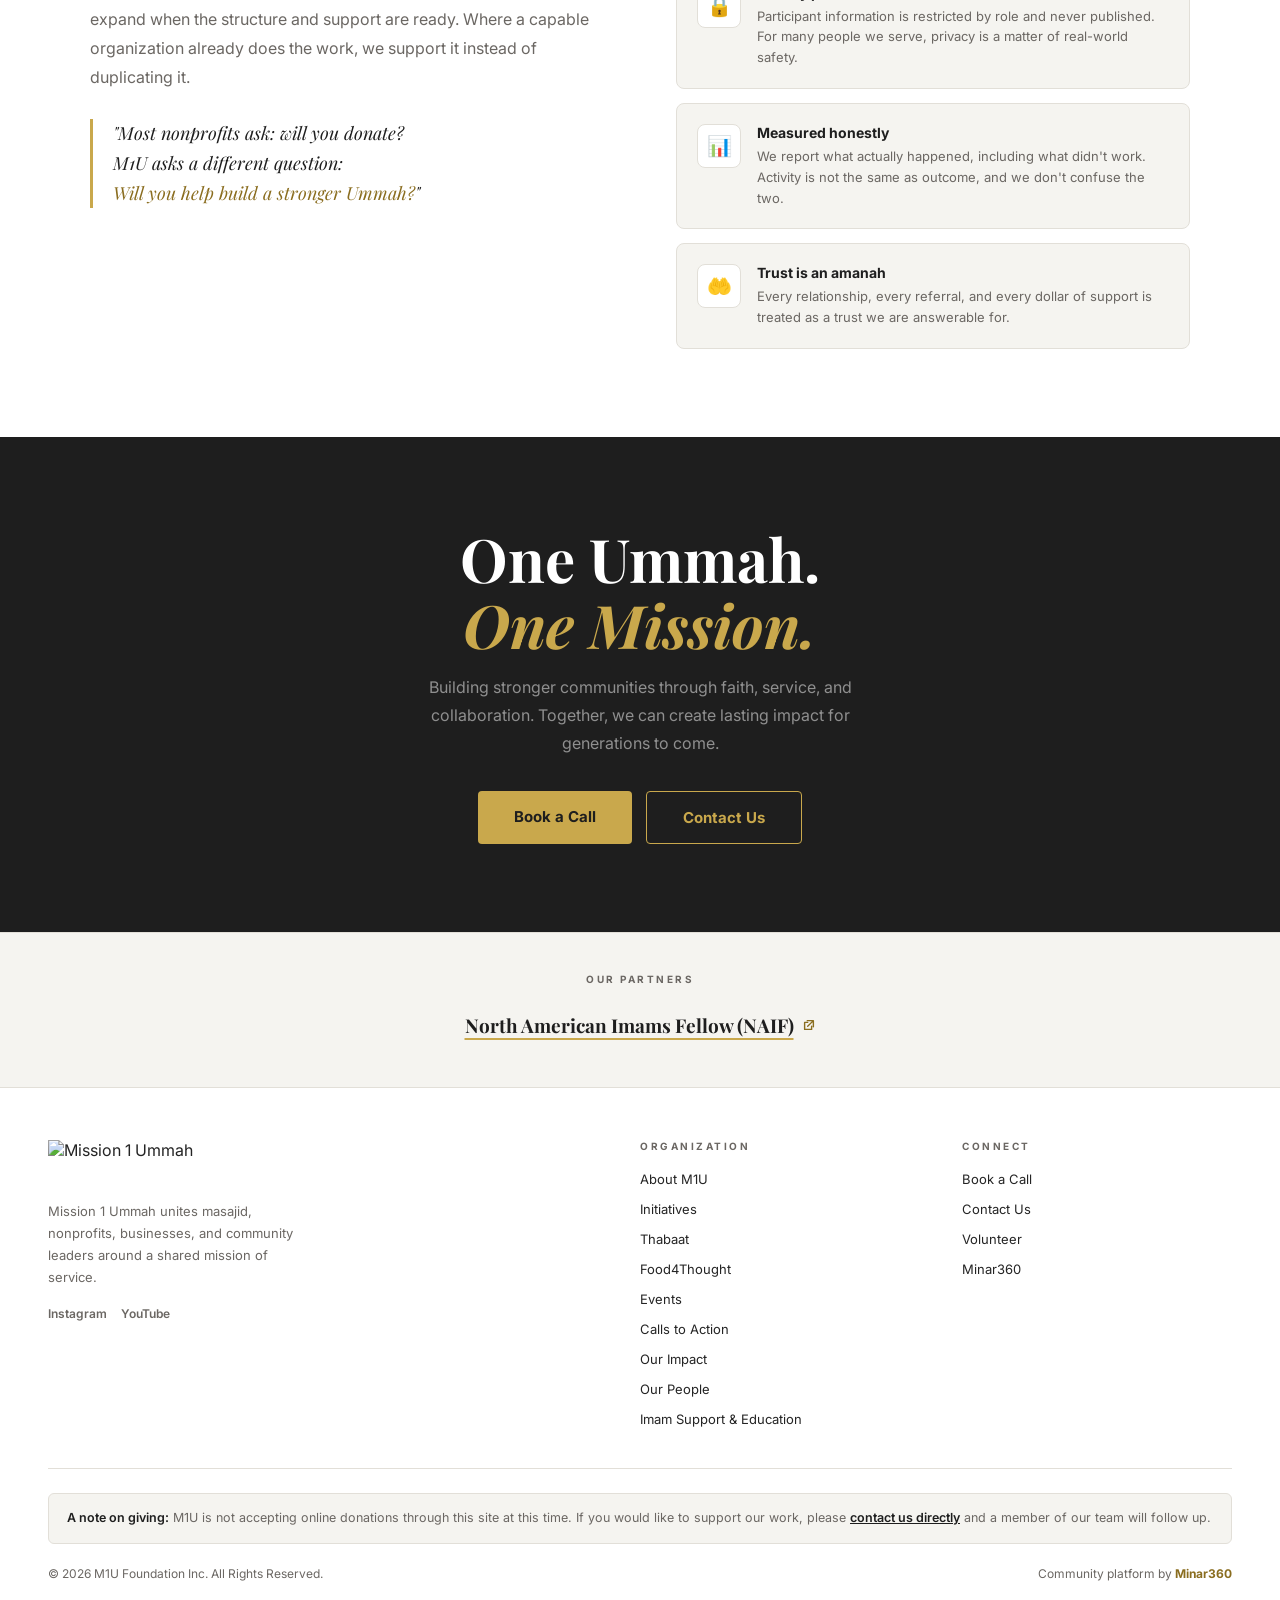
==== commit 086e3dd4: "Add files via upload Update map regions and Tanzil website link" ====
--- a/index.html
+++ b/index.html
@@ -158,7 +158,7 @@
       <div>
         <span class="eyebrow">Where We Work</span>
         <h2 class="sec-title">Building a Movement,<br>State by State</h2>
-        <p class="sec-sub">M1U is beginning in the DMV and building the foundation to serve additional communities over time.</p>
+        <p class="sec-sub">See where M1U is building programs, supporting partners, and serving communities.</p>
       </div>
       <div class="map-legend">
         <div class="legend-item"><div class="legend-dot dot-gold"></div><span>Active Region</span></div>
@@ -570,6 +570,9 @@
   'Washington D.C.': { status:'confirmed', leader:'TBD', masjids:[
     {name:'Washington, D.C.', city:'District of Columbia', lat:38.907, lng:-77.036}
   ]},
+  'New York':        { status:'confirmed', leader:'TBD', masjids:[
+    {name:'New York', city:'New York', lat:40.713, lng:-74.006}
+  ]},
 };
 
 const allStateNames = [
